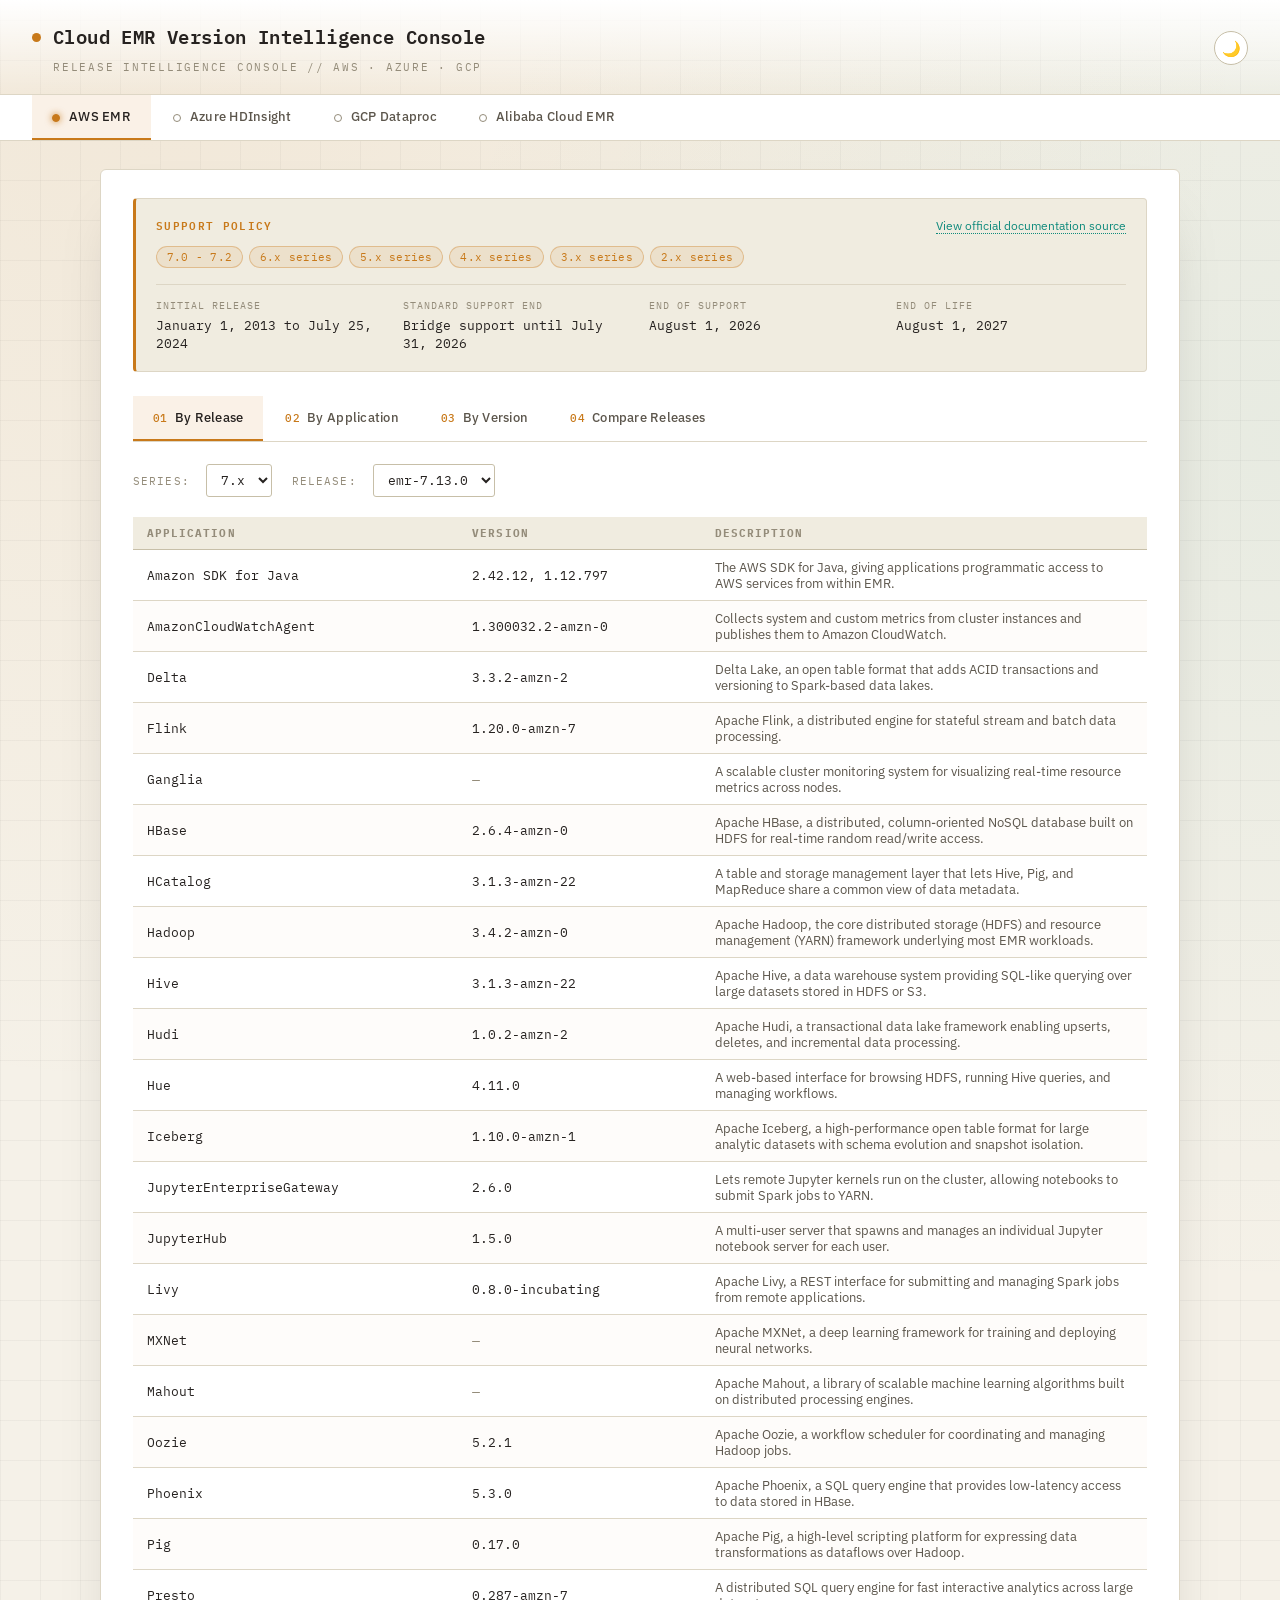
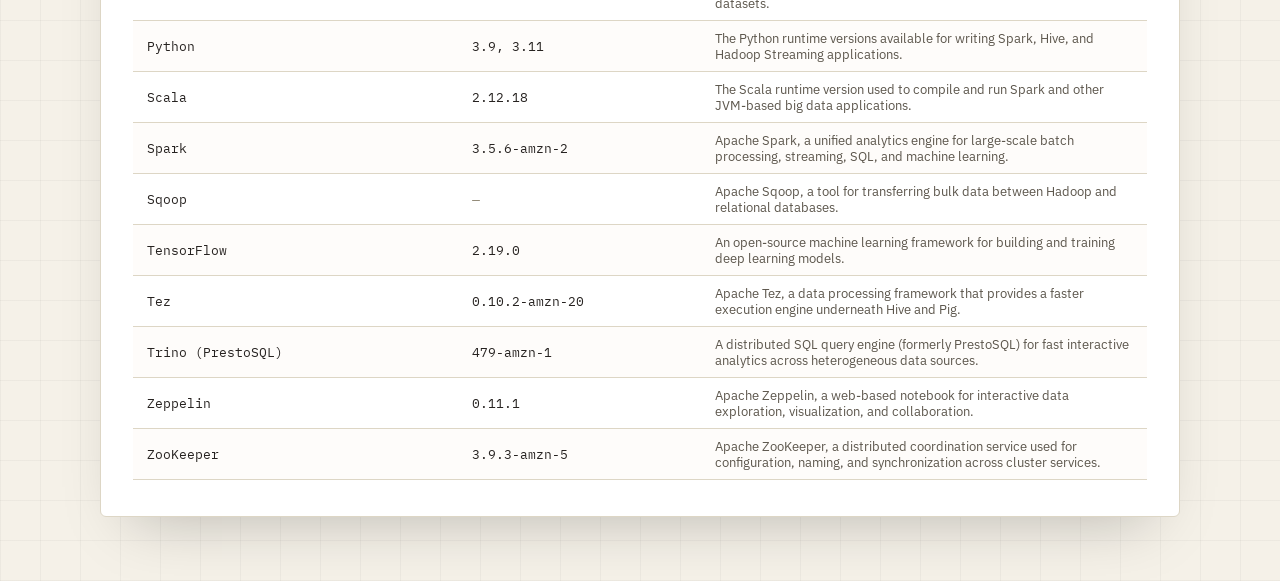
==== index-old.html @ daf5aa47 "update" ====
<!DOCTYPE html>
<html lang="en">
<head>
  <meta charset="UTF-8" />
  <meta name="viewport" content="width=device-width, initial-scale=1" />
  <title>Cloud EMR Version Intelligence Console</title>
  <script>
    (function () {
      var saved = localStorage.getItem('cloud-emr-theme');
      if (saved === 'dark') {
        document.documentElement.setAttribute('data-theme', 'dark');
      }
    })();
  </script>
  <link rel="stylesheet" href="style.css" />
</head>
<body>
  <header class="app-header">
    <div class="header-titles">
      <h1>Cloud EMR Version Intelligence Console</h1>
    </div>
    <button id="theme-toggle" class="theme-toggle" type="button" aria-label="Toggle day and night theme"></button>
  </header>
  <nav id="provider-tab-bar" class="provider-tab-bar"></nav>
  <main id="provider-panel" class="provider-panel"></main>

  <script src="data/aws-emr-data.js"></script>
  <script src="data/azure-hdinsight-data.js"></script>
  <script src="data/gcp-dataproc-data.js"></script>
  <script src="data/aliyun-emr-data.js"></script>
  <script src="dom-utils.js"></script>
  <script src="aws-emr-queries.js"></script>
  <script src="aws-emr-view.js"></script>
  <script src="azure-hdinsight-queries.js"></script>
  <script src="azure-hdinsight-view.js"></script>
  <script src="gcp-dataproc-queries.js"></script>
  <script src="gcp-dataproc-view.js"></script>
  <script src="aliyun-emr-queries.js"></script>
  <script src="aliyun-emr-view.js"></script>
  <script src="app.js"></script>
  <script src="theme.js"></script>
</body>
</html>
---- style.css ----
@import url('https://fonts.googleapis.com/css2?family=IBM+Plex+Mono:wght@400;500;600&family=IBM+Plex+Sans:wght@400;500;600;700&display=swap');

:root {
  --font-display: 'IBM Plex Mono', 'Cascadia Code', Consolas, monospace;
  --font-body: 'IBM Plex Sans', 'Segoe UI', system-ui, sans-serif;

  /* Day theme (default) */
  --bg: #f5f1e8;
  --bg-elevated: #ffffff;
  --bg-panel: #ffffff;
  --bg-panel-alt: #f0ece0;
  --border: #ddd6c5;
  --border-strong: #c7bfa8;

  --text-primary: #262220;
  --text-secondary: #5c564c;
  --text-muted: #948c7a;

  --accent: #c8791a;
  --accent-rgb: 200, 121, 26;
  --accent-strong: #a8630f;
  --accent-soft: rgba(200, 121, 26, 0.1);
  --accent-2: #0f8a7c;
  --accent-2-rgb: 15, 138, 124;
  --grid-line: rgba(0, 0, 0, 0.035);
}

[data-theme='dark'] {
  --bg: #0b0d10;
  --bg-elevated: #12151a;
  --bg-panel: #15181e;
  --bg-panel-alt: #1a1e25;
  --border: #262b33;
  --border-strong: #3a4048;

  --text-primary: #e8ecf1;
  --text-secondary: #8b95a3;
  --text-muted: #565f6c;

  --accent: #ffb020;
  --accent-rgb: 255, 176, 32;
  --accent-strong: #ffc85c;
  --accent-soft: rgba(255, 176, 32, 0.12);
  --accent-2: #4fd1c5;
  --accent-2-rgb: 79, 209, 197;
  --grid-line: rgba(255, 255, 255, 0.025);
}

* {
  box-sizing: border-box;
}

body {
  margin: 0;
  font-family: var(--font-body);
  color: var(--text-primary);
  background-color: var(--bg);
  background-image:
    radial-gradient(circle at 12% 0%, rgba(var(--accent-rgb), 0.08), transparent 45%),
    radial-gradient(circle at 100% 20%, rgba(var(--accent-2-rgb), 0.06), transparent 40%),
    repeating-linear-gradient(0deg, var(--grid-line) 0px, var(--grid-line) 1px, transparent 1px, transparent 40px),
    repeating-linear-gradient(90deg, var(--grid-line) 0px, var(--grid-line) 1px, transparent 1px, transparent 40px);
  min-height: 100vh;
  transition: background-color 0.25s ease, color 0.25s ease;
}

/* ---------- Header ---------- */

.app-header {
  display: flex;
  align-items: center;
  justify-content: space-between;
  gap: 16px;
  padding: 22px 32px 20px;
  background: linear-gradient(180deg, var(--bg-elevated), rgba(0, 0, 0, 0));
  border-bottom: 1px solid var(--border);
  transition: background-color 0.25s ease, border-color 0.25s ease;
}

.header-titles h1 {
  margin: 0;
  font-family: var(--font-display);
  font-size: 19px;
  font-weight: 600;
  letter-spacing: 0.02em;
  display: flex;
  align-items: center;
  gap: 12px;
}

.header-titles h1::before {
  content: '';
  display: inline-block;
  width: 9px;
  height: 9px;
  border-radius: 50%;
  background: var(--accent);
  box-shadow: 0 0 0 0 rgba(var(--accent-rgb), 0.55);
  animation: pulseDot 2.4s ease-in-out infinite;
  flex-shrink: 0;
}

.header-titles::after {
  content: 'RELEASE INTELLIGENCE CONSOLE  //  AWS \00b7  AZURE \00b7  GCP';
  display: block;
  margin: 8px 0 0 21px;
  font-family: var(--font-display);
  font-size: 11px;
  letter-spacing: 0.16em;
  color: var(--text-muted);
}

.theme-toggle {
  flex-shrink: 0;
  width: 34px;
  height: 34px;
  border-radius: 50%;
  border: 1px solid var(--border-strong);
  background: var(--bg-elevated);
  color: var(--text-primary);
  cursor: pointer;
  display: inline-flex;
  align-items: center;
  justify-content: center;
  font-size: 15px;
  line-height: 1;
  transition: border-color 0.15s ease, transform 0.2s ease, background-color 0.15s ease;
}

.theme-toggle:hover {
  border-color: var(--accent);
  transform: rotate(14deg);
}

.theme-toggle::before {
  content: '\1F319';
}

[data-theme='dark'] .theme-toggle::before {
  content: '\2600\FE0F';
}

/* ---------- Tab bars ---------- */

.provider-tab-bar {
  display: flex;
  gap: 2px;
  padding: 0 32px;
  background: var(--bg-elevated);
  border-bottom: 1px solid var(--border);
  transition: background-color 0.25s ease, border-color 0.25s ease;
}

.sub-tab-bar {
  display: flex;
  gap: 2px;
  border-bottom: 1px solid var(--border);
  counter-reset: tabnum;
}

.provider-tab-btn,
.sub-tab-btn {
  position: relative;
  padding: 13px 20px;
  border: none;
  background: transparent;
  cursor: pointer;
  font-family: var(--font-body);
  font-size: 13px;
  font-weight: 500;
  letter-spacing: 0.02em;
  color: var(--text-secondary);
  border-bottom: 2px solid transparent;
  transition: color 0.15s ease, background-color 0.15s ease, border-color 0.15s ease;
}

.provider-tab-btn::before {
  content: '';
  display: inline-block;
  width: 6px;
  height: 6px;
  margin-right: 9px;
  border-radius: 50%;
  border: 1px solid var(--text-muted);
  vertical-align: middle;
}

.sub-tab-btn::before {
  counter-increment: tabnum;
  content: counter(tabnum, decimal-leading-zero) '  ';
  color: var(--accent);
  font-family: var(--font-display);
  font-size: 11px;
}

.provider-tab-btn:hover,
.sub-tab-btn:hover {
  color: var(--text-primary);
  background: rgba(var(--accent-rgb), 0.06);
}

.provider-tab-btn.active,
.sub-tab-btn.active {
  color: var(--text-primary);
  border-bottom-color: var(--accent);
  background: var(--accent-soft);
}

.provider-tab-btn.active::before {
  background: var(--accent);
  border-color: var(--accent);
  box-shadow: 0 0 6px 1px rgba(var(--accent-rgb), 0.6);
}

.provider-tab-btn.disabled {
  color: var(--text-muted);
  cursor: not-allowed;
}

.provider-tab-btn.disabled::after {
  content: 'SOON';
  margin-left: 10px;
  padding: 1px 6px;
  font-family: var(--font-display);
  font-size: 9px;
  letter-spacing: 0.1em;
  color: var(--text-muted);
  border: 1px dashed var(--border-strong);
  border-radius: 3px;
}

.provider-tab-btn.disabled:hover {
  color: var(--text-muted);
  background: transparent;
}

/* ---------- Main panel ---------- */

.provider-panel {
  max-width: 1080px;
  margin: 28px auto 64px;
  padding: 28px 32px 36px;
  background: var(--bg-panel);
  border: 1px solid var(--border);
  border-radius: 6px;
  box-shadow: 0 30px 60px -30px rgba(0, 0, 0, 0.25);
  transition: background-color 0.25s ease, border-color 0.25s ease;
}

[data-theme='dark'] .provider-panel {
  box-shadow: 0 30px 60px -30px rgba(0, 0, 0, 0.6);
}

.coming-soon {
  display: block;
  max-width: 360px;
  margin: 56px auto;
  padding: 36px 24px;
  text-align: center;
  border: 1px dashed var(--border-strong);
  border-radius: 4px;
  color: var(--text-muted);
  font-family: var(--font-display);
  font-size: 11px;
  letter-spacing: 0.14em;
  text-transform: uppercase;
}

.coming-soon::before {
  content: '\23f3';
  display: block;
  font-size: 26px;
  margin-bottom: 14px;
  filter: grayscale(1) opacity(0.6);
}

.support-banner {
  position: relative;
  background: var(--bg-panel-alt);
  border: 1px solid var(--border);
  border-left: 3px solid var(--accent);
  border-radius: 4px;
  padding: 16px 20px 18px;
  margin-bottom: 24px;
  animation: fadeSlideIn 0.4s ease both;
}

.support-banner-head {
  display: flex;
  align-items: baseline;
  justify-content: space-between;
  flex-wrap: wrap;
  gap: 8px;
  margin-bottom: 12px;
}

.support-banner-title {
  font-family: var(--font-display);
  font-size: 11px;
  font-weight: 600;
  letter-spacing: 0.12em;
  text-transform: uppercase;
  color: var(--accent);
}

.support-banner-link {
  font-size: 12px;
  color: var(--accent-2);
  text-decoration: none;
  border-bottom: 1px dotted var(--accent-2);
  white-space: nowrap;
}

.support-banner-link:hover {
  color: var(--text-primary);
  border-bottom-color: var(--text-primary);
}

.policy-badges {
  display: flex;
  flex-wrap: wrap;
  gap: 6px;
  margin-bottom: 16px;
}

.policy-badge {
  padding: 3px 10px;
  font-family: var(--font-display);
  font-size: 11px;
  letter-spacing: 0.02em;
  color: var(--accent);
  background: var(--accent-soft);
  border: 1px solid rgba(var(--accent-rgb), 0.35);
  border-radius: 999px;
  white-space: nowrap;
}

.policy-stats {
  display: grid;
  grid-template-columns: repeat(auto-fit, minmax(150px, 1fr));
  gap: 16px;
  padding-top: 14px;
  border-top: 1px solid var(--border);
}

.policy-stat-label {
  font-family: var(--font-display);
  font-size: 10px;
  letter-spacing: 0.1em;
  text-transform: uppercase;
  color: var(--text-muted);
  margin-bottom: 5px;
}

.policy-stat-value {
  font-family: var(--font-display);
  font-size: 13px;
  color: var(--text-primary);
  line-height: 1.4;
}

.sub-tab-panel {
  padding-top: 22px;
}

/* ---------- Query controls ---------- */

.query-panel {
  animation: fadeSlideIn 0.35s ease both;
}

.filters {
  display: flex;
  flex-wrap: wrap;
  align-items: center;
  gap: 20px;
  margin-bottom: 20px;
}

.query-panel .field {
  margin-bottom: 0;
}

.query-panel label {
  font-family: var(--font-display);
  font-size: 11px;
  letter-spacing: 0.1em;
  text-transform: uppercase;
  color: var(--text-muted);
}

.query-panel select {
  margin-left: 8px;
  padding: 6px 10px;
  font-family: var(--font-display);
  font-size: 13px;
  color: var(--text-primary);
  background: var(--bg-elevated);
  border: 1px solid var(--border-strong);
  border-radius: 3px;
  outline: none;
  transition: border-color 0.15s ease, box-shadow 0.15s ease;
}

.query-panel select:hover {
  border-color: var(--accent);
}

.query-panel select:focus {
  border-color: var(--accent);
  box-shadow: 0 0 0 3px var(--accent-soft);
}

.result {
  animation: fadeSlideIn 0.3s ease both;
}

/* ---------- Table ---------- */

.data-table {
  border-collapse: collapse;
  width: 100%;
  font-size: 13px;
  margin-top: 14px;
}

.data-table th,
.data-table td {
  padding: 9px 14px;
  text-align: left;
  border-bottom: 1px solid var(--border);
}

.data-table thead th {
  font-family: var(--font-display);
  font-size: 10.5px;
  letter-spacing: 0.1em;
  text-transform: uppercase;
  color: var(--text-muted);
  background: var(--bg-panel-alt);
  border-bottom: 1px solid var(--border-strong);
}

.data-table td {
  font-family: var(--font-display);
  color: var(--text-primary);
}

.data-table tbody tr:nth-child(even) {
  background: rgba(var(--accent-rgb), 0.02);
}

.release-table th:last-child,
.release-table td:last-child {
  width: 44%;
}

.release-table td:last-child {
  font-family: var(--font-body);
  font-size: 12.5px;
  color: var(--text-secondary);
}

.data-table tbody tr {
  animation: rowIn 0.3s ease both;
  transition: background-color 0.12s ease, box-shadow 0.12s ease;
}

.data-table tbody tr:hover {
  background: var(--accent-soft);
  box-shadow: inset 3px 0 0 var(--accent);
}

.data-table tbody tr:nth-child(1) { animation-delay: 0ms; }
.data-table tbody tr:nth-child(2) { animation-delay: 20ms; }
.data-table tbody tr:nth-child(3) { animation-delay: 40ms; }
.data-table tbody tr:nth-child(4) { animation-delay: 60ms; }
.data-table tbody tr:nth-child(5) { animation-delay: 80ms; }
.data-table tbody tr:nth-child(6) { animation-delay: 100ms; }
.data-table tbody tr:nth-child(7) { animation-delay: 120ms; }
.data-table tbody tr:nth-child(8) { animation-delay: 140ms; }
.data-table tbody tr:nth-child(9) { animation-delay: 160ms; }
.data-table tbody tr:nth-child(10) { animation-delay: 180ms; }
.data-table tbody tr:nth-child(11) { animation-delay: 200ms; }
.data-table tbody tr:nth-child(12) { animation-delay: 220ms; }

.cell-empty {
  color: var(--text-muted);
  font-style: italic;
}

/* ---------- Buttons ---------- */

/* ---------- Compare mode ---------- */

.compare-checkboxes {
  display: grid;
  grid-template-columns: repeat(auto-fill, minmax(150px, 1fr));
  gap: 8px;
  max-height: 220px;
  overflow-y: auto;
  border: 1px solid var(--border);
  background: var(--bg-elevated);
  padding: 14px;
  border-radius: 4px;
  margin-bottom: 16px;
}

.compare-checkboxes::-webkit-scrollbar {
  width: 8px;
}

.compare-checkboxes::-webkit-scrollbar-thumb {
  background: var(--border-strong);
  border-radius: 4px;
}

.compare-item {
  display: flex;
  align-items: center;
  gap: 8px;
  font-family: var(--font-display);
  font-size: 12px;
  color: var(--text-secondary);
}

.compare-item input[type="checkbox"] {
  width: 15px;
  height: 15px;
  accent-color: var(--accent);
  cursor: pointer;
}

.compare-item:has(input:disabled) {
  color: var(--text-muted);
  opacity: 0.5;
}

.compare-item input[type="checkbox"]:disabled {
  cursor: not-allowed;
}

.empty-msg,
.hint {
  color: var(--text-muted);
  font-size: 12.5px;
  letter-spacing: 0.02em;
}

.hint {
  font-family: var(--font-display);
  text-transform: uppercase;
  font-size: 11px;
  letter-spacing: 0.08em;
}

/* ---------- Motion ---------- */

@keyframes fadeSlideIn {
  from { opacity: 0; transform: translateY(8px); }
  to { opacity: 1; transform: translateY(0); }
}

@keyframes rowIn {
  from { opacity: 0; transform: translateY(4px); }
  to { opacity: 1; transform: translateY(0); }
}

@keyframes pulseDot {
  0%, 100% { box-shadow: 0 0 0 0 rgba(var(--accent-rgb), 0.55); }
  50% { box-shadow: 0 0 0 6px rgba(var(--accent-rgb), 0); }
}
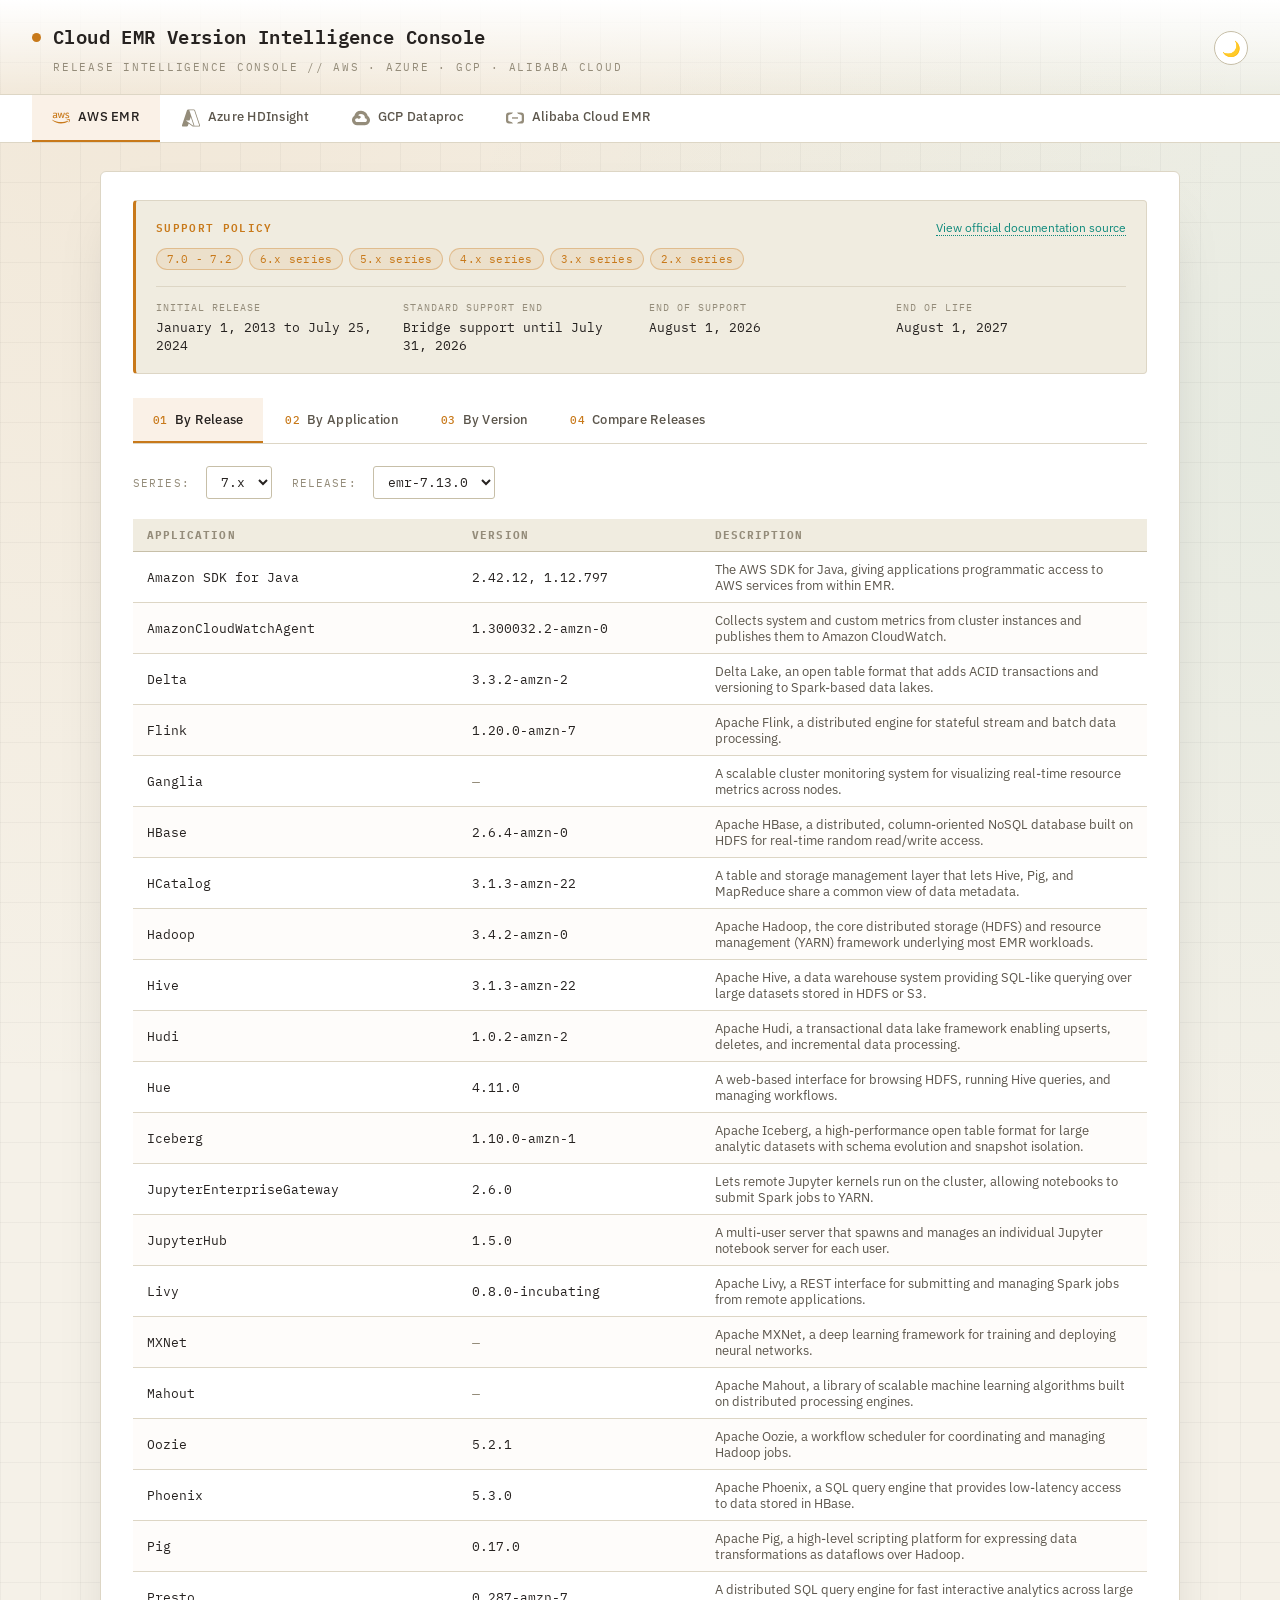
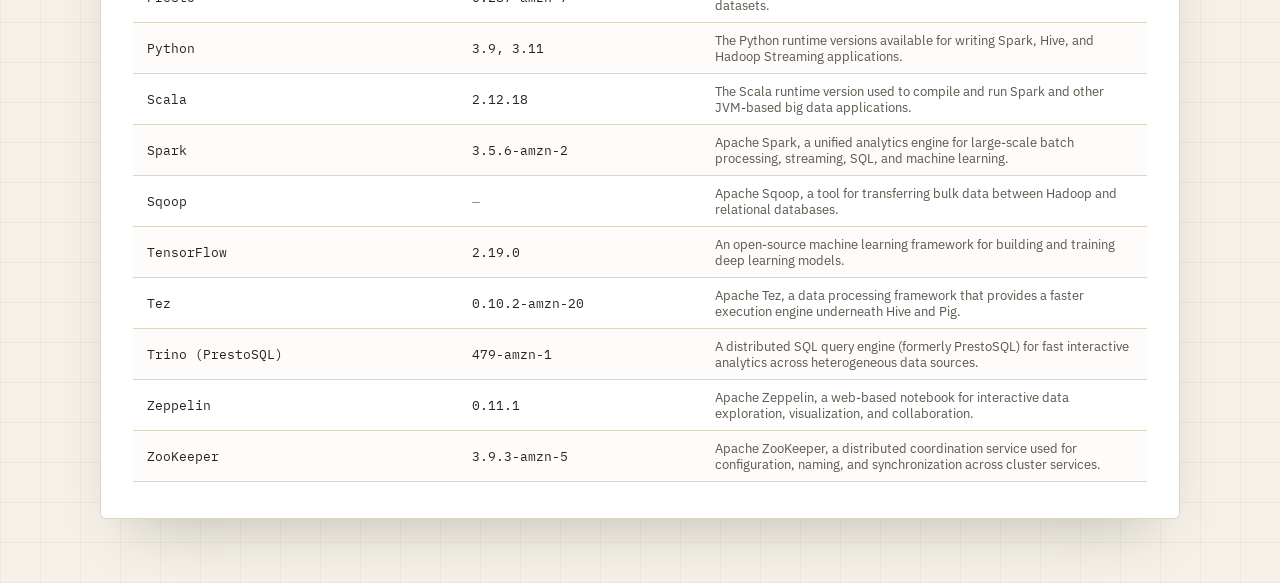
==== commit b11435e7: "update" ====
--- a/index-old.html
+++ b/index-old.html
@@ -12,7 +12,599 @@
       }
     })();
   </script>
-  <link rel="stylesheet" href="style.css" />
+  <style>
+@import url('https://fonts.googleapis.com/css2?family=IBM+Plex+Mono:wght@400;500;600&family=IBM+Plex+Sans:wght@400;500;600;700&display=swap');
+
+:root {
+  --font-display: 'IBM Plex Mono', 'Cascadia Code', Consolas, monospace;
+  --font-body: 'IBM Plex Sans', 'Segoe UI', system-ui, sans-serif;
+
+  /* Day theme (default) */
+  --bg: #f5f1e8;
+  --bg-elevated: #ffffff;
+  --bg-panel: #ffffff;
+  --bg-panel-alt: #f0ece0;
+  --border: #ddd6c5;
+  --border-strong: #c7bfa8;
+
+  --text-primary: #262220;
+  --text-secondary: #5c564c;
+  --text-muted: #948c7a;
+
+  --accent: #c8791a;
+  --accent-rgb: 200, 121, 26;
+  --accent-strong: #a8630f;
+  --accent-soft: rgba(200, 121, 26, 0.1);
+  --accent-2: #0f8a7c;
+  --accent-2-rgb: 15, 138, 124;
+  --grid-line: rgba(0, 0, 0, 0.035);
+}
+
+[data-theme='dark'] {
+  --bg: #0b0d10;
+  --bg-elevated: #12151a;
+  --bg-panel: #15181e;
+  --bg-panel-alt: #1a1e25;
+  --border: #262b33;
+  --border-strong: #3a4048;
+
+  --text-primary: #e8ecf1;
+  --text-secondary: #8b95a3;
+  --text-muted: #565f6c;
+
+  --accent: #ffb020;
+  --accent-rgb: 255, 176, 32;
+  --accent-strong: #ffc85c;
+  --accent-soft: rgba(255, 176, 32, 0.12);
+  --accent-2: #4fd1c5;
+  --accent-2-rgb: 79, 209, 197;
+  --grid-line: rgba(255, 255, 255, 0.025);
+}
+
+* {
+  box-sizing: border-box;
+}
+
+body {
+  margin: 0;
+  font-family: var(--font-body);
+  color: var(--text-primary);
+  background-color: var(--bg);
+  background-image:
+    radial-gradient(circle at 12% 0%, rgba(var(--accent-rgb), 0.08), transparent 45%),
+    radial-gradient(circle at 100% 20%, rgba(var(--accent-2-rgb), 0.06), transparent 40%),
+    repeating-linear-gradient(0deg, var(--grid-line) 0px, var(--grid-line) 1px, transparent 1px, transparent 40px),
+    repeating-linear-gradient(90deg, var(--grid-line) 0px, var(--grid-line) 1px, transparent 1px, transparent 40px);
+  min-height: 100vh;
+  transition: background-color 0.25s ease, color 0.25s ease;
+}
+
+/* ---------- Header ---------- */
+
+.app-header {
+  display: flex;
+  align-items: center;
+  justify-content: space-between;
+  gap: 16px;
+  padding: 22px 32px 20px;
+  background: linear-gradient(180deg, var(--bg-elevated), rgba(0, 0, 0, 0));
+  border-bottom: 1px solid var(--border);
+  transition: background-color 0.25s ease, border-color 0.25s ease;
+}
+
+.header-titles h1 {
+  margin: 0;
+  font-family: var(--font-display);
+  font-size: 19px;
+  font-weight: 600;
+  letter-spacing: 0.02em;
+  display: flex;
+  align-items: center;
+  gap: 12px;
+}
+
+.header-titles h1::before {
+  content: '';
+  display: inline-block;
+  width: 9px;
+  height: 9px;
+  border-radius: 50%;
+  background: var(--accent);
+  box-shadow: 0 0 0 0 rgba(var(--accent-rgb), 0.55);
+  animation: pulseDot 2.4s ease-in-out infinite;
+  flex-shrink: 0;
+}
+
+.header-titles::after {
+  content: 'RELEASE INTELLIGENCE CONSOLE  //  AWS \00b7  AZURE \00b7  GCP \00b7  ALIBABA CLOUD';
+  display: block;
+  margin: 8px 0 0 21px;
+  font-family: var(--font-display);
+  font-size: 11px;
+  letter-spacing: 0.16em;
+  color: var(--text-muted);
+}
+
+.theme-toggle {
+  flex-shrink: 0;
+  width: 34px;
+  height: 34px;
+  border-radius: 50%;
+  border: 1px solid var(--border-strong);
+  background: var(--bg-elevated);
+  color: var(--text-primary);
+  cursor: pointer;
+  display: inline-flex;
+  align-items: center;
+  justify-content: center;
+  font-size: 15px;
+  line-height: 1;
+  transition: border-color 0.15s ease, transform 0.2s ease, background-color 0.15s ease;
+}
+
+.theme-toggle:hover {
+  border-color: var(--accent);
+  transform: rotate(14deg);
+}
+
+.theme-toggle::before {
+  content: '\1F319';
+}
+
+[data-theme='dark'] .theme-toggle::before {
+  content: '\2600\FE0F';
+}
+
+/* ---------- Tab bars ---------- */
+
+.provider-tab-bar {
+  display: flex;
+  gap: 2px;
+  padding: 0 32px;
+  background: var(--bg-elevated);
+  border-bottom: 1px solid var(--border);
+  transition: background-color 0.25s ease, border-color 0.25s ease;
+}
+
+.sub-tab-bar {
+  display: flex;
+  gap: 2px;
+  border-bottom: 1px solid var(--border);
+  counter-reset: tabnum;
+}
+
+.provider-tab-btn,
+.sub-tab-btn {
+  position: relative;
+  padding: 13px 20px;
+  border: none;
+  background: transparent;
+  cursor: pointer;
+  font-family: var(--font-body);
+  font-size: 13px;
+  font-weight: 500;
+  letter-spacing: 0.02em;
+  color: var(--text-secondary);
+  border-bottom: 2px solid transparent;
+  transition: color 0.15s ease, background-color 0.15s ease, border-color 0.15s ease;
+}
+
+.provider-tab-btn::before {
+  display: none;
+}
+
+.provider-tab-logo {
+  display: inline-flex;
+  align-items: center;
+  justify-content: center;
+  width: 18px;
+  height: 18px;
+  margin-right: 8px;
+  vertical-align: middle;
+  flex-shrink: 0;
+  color: var(--text-muted);
+  transition: color 0.15s ease;
+}
+
+.provider-tab-logo svg {
+  display: block;
+  width: 100%;
+  height: 100%;
+}
+
+.provider-tab-btn:hover .provider-tab-logo {
+  color: var(--text-primary);
+}
+
+.provider-tab-btn.active .provider-tab-logo {
+  color: var(--accent);
+}
+
+.sub-tab-btn::before {
+  counter-increment: tabnum;
+  content: counter(tabnum, decimal-leading-zero) '  ';
+  color: var(--accent);
+  font-family: var(--font-display);
+  font-size: 11px;
+}
+
+.provider-tab-btn:hover,
+.sub-tab-btn:hover {
+  color: var(--text-primary);
+  background: rgba(var(--accent-rgb), 0.06);
+}
+
+.provider-tab-btn.active,
+.sub-tab-btn.active {
+  color: var(--text-primary);
+  border-bottom-color: var(--accent);
+  background: var(--accent-soft);
+}
+
+.provider-tab-btn.active::before {
+  display: none;
+}
+
+.provider-tab-btn.disabled {
+  color: var(--text-muted);
+  cursor: not-allowed;
+}
+
+.provider-tab-btn.disabled::after {
+  content: 'SOON';
+  margin-left: 10px;
+  padding: 1px 6px;
+  font-family: var(--font-display);
+  font-size: 9px;
+  letter-spacing: 0.1em;
+  color: var(--text-muted);
+  border: 1px dashed var(--border-strong);
+  border-radius: 3px;
+}
+
+.provider-tab-btn.disabled:hover {
+  color: var(--text-muted);
+  background: transparent;
+}
+
+/* ---------- Main panel ---------- */
+
+.provider-panel {
+  max-width: 1080px;
+  margin: 28px auto 64px;
+  padding: 28px 32px 36px;
+  background: var(--bg-panel);
+  border: 1px solid var(--border);
+  border-radius: 6px;
+  box-shadow: 0 30px 60px -30px rgba(0, 0, 0, 0.25);
+  transition: background-color 0.25s ease, border-color 0.25s ease;
+}
+
+[data-theme='dark'] .provider-panel {
+  box-shadow: 0 30px 60px -30px rgba(0, 0, 0, 0.6);
+}
+
+.coming-soon {
+  display: block;
+  max-width: 360px;
+  margin: 56px auto;
+  padding: 36px 24px;
+  text-align: center;
+  border: 1px dashed var(--border-strong);
+  border-radius: 4px;
+  color: var(--text-muted);
+  font-family: var(--font-display);
+  font-size: 11px;
+  letter-spacing: 0.14em;
+  text-transform: uppercase;
+}
+
+.coming-soon::before {
+  content: '\23f3';
+  display: block;
+  font-size: 26px;
+  margin-bottom: 14px;
+  filter: grayscale(1) opacity(0.6);
+}
+
+.support-banner {
+  position: relative;
+  background: var(--bg-panel-alt);
+  border: 1px solid var(--border);
+  border-left: 3px solid var(--accent);
+  border-radius: 4px;
+  padding: 16px 20px 18px;
+  margin-bottom: 24px;
+  animation: fadeSlideIn 0.4s ease both;
+}
+
+.support-banner-head {
+  display: flex;
+  align-items: baseline;
+  justify-content: space-between;
+  flex-wrap: wrap;
+  gap: 8px;
+  margin-bottom: 12px;
+}
+
+.support-banner-title {
+  font-family: var(--font-display);
+  font-size: 11px;
+  font-weight: 600;
+  letter-spacing: 0.12em;
+  text-transform: uppercase;
+  color: var(--accent);
+}
+
+.support-banner-link {
+  font-size: 12px;
+  color: var(--accent-2);
+  text-decoration: none;
+  border-bottom: 1px dotted var(--accent-2);
+  white-space: nowrap;
+}
+
+.support-banner-link:hover {
+  color: var(--text-primary);
+  border-bottom-color: var(--text-primary);
+}
+
+.policy-badges {
+  display: flex;
+  flex-wrap: wrap;
+  gap: 6px;
+  margin-bottom: 16px;
+}
+
+.policy-badge {
+  padding: 3px 10px;
+  font-family: var(--font-display);
+  font-size: 11px;
+  letter-spacing: 0.02em;
+  color: var(--accent);
+  background: var(--accent-soft);
+  border: 1px solid rgba(var(--accent-rgb), 0.35);
+  border-radius: 999px;
+  white-space: nowrap;
+}
+
+.policy-stats {
+  display: grid;
+  grid-template-columns: repeat(auto-fit, minmax(150px, 1fr));
+  gap: 16px;
+  padding-top: 14px;
+  border-top: 1px solid var(--border);
+}
+
+.policy-stat-label {
+  font-family: var(--font-display);
+  font-size: 10px;
+  letter-spacing: 0.1em;
+  text-transform: uppercase;
+  color: var(--text-muted);
+  margin-bottom: 5px;
+}
+
+.policy-stat-value {
+  font-family: var(--font-display);
+  font-size: 13px;
+  color: var(--text-primary);
+  line-height: 1.4;
+}
+
+.sub-tab-panel {
+  padding-top: 22px;
+}
+
+/* ---------- Query controls ---------- */
+
+.query-panel {
+  animation: fadeSlideIn 0.35s ease both;
+}
+
+.filters {
+  display: flex;
+  flex-wrap: wrap;
+  align-items: center;
+  gap: 20px;
+  margin-bottom: 20px;
+}
+
+.query-panel .field {
+  margin-bottom: 0;
+}
+
+.query-panel label {
+  font-family: var(--font-display);
+  font-size: 11px;
+  letter-spacing: 0.1em;
+  text-transform: uppercase;
+  color: var(--text-muted);
+}
+
+.query-panel select {
+  margin-left: 8px;
+  padding: 6px 10px;
+  font-family: var(--font-display);
+  font-size: 13px;
+  color: var(--text-primary);
+  background: var(--bg-elevated);
+  border: 1px solid var(--border-strong);
+  border-radius: 3px;
+  outline: none;
+  transition: border-color 0.15s ease, box-shadow 0.15s ease;
+}
+
+.query-panel select:hover {
+  border-color: var(--accent);
+}
+
+.query-panel select:focus {
+  border-color: var(--accent);
+  box-shadow: 0 0 0 3px var(--accent-soft);
+}
+
+.result {
+  animation: fadeSlideIn 0.3s ease both;
+}
+
+/* ---------- Table ---------- */
+
+.data-table {
+  border-collapse: collapse;
+  width: 100%;
+  font-size: 13px;
+  margin-top: 14px;
+}
+
+.data-table th,
+.data-table td {
+  padding: 9px 14px;
+  text-align: left;
+  border-bottom: 1px solid var(--border);
+}
+
+.data-table thead th {
+  font-family: var(--font-display);
+  font-size: 10.5px;
+  letter-spacing: 0.1em;
+  text-transform: uppercase;
+  color: var(--text-muted);
+  background: var(--bg-panel-alt);
+  border-bottom: 1px solid var(--border-strong);
+}
+
+.data-table td {
+  font-family: var(--font-display);
+  color: var(--text-primary);
+}
+
+.data-table tbody tr:nth-child(even) {
+  background: rgba(var(--accent-rgb), 0.02);
+}
+
+.release-table th:last-child,
+.release-table td:last-child {
+  width: 44%;
+}
+
+.release-table td:last-child {
+  font-family: var(--font-body);
+  font-size: 12.5px;
+  color: var(--text-secondary);
+}
+
+.data-table tbody tr {
+  animation: rowIn 0.3s ease both;
+  transition: background-color 0.12s ease, box-shadow 0.12s ease;
+}
+
+.data-table tbody tr:hover {
+  background: var(--accent-soft);
+  box-shadow: inset 3px 0 0 var(--accent);
+}
+
+.data-table tbody tr:nth-child(1) { animation-delay: 0ms; }
+.data-table tbody tr:nth-child(2) { animation-delay: 20ms; }
+.data-table tbody tr:nth-child(3) { animation-delay: 40ms; }
+.data-table tbody tr:nth-child(4) { animation-delay: 60ms; }
+.data-table tbody tr:nth-child(5) { animation-delay: 80ms; }
+.data-table tbody tr:nth-child(6) { animation-delay: 100ms; }
+.data-table tbody tr:nth-child(7) { animation-delay: 120ms; }
+.data-table tbody tr:nth-child(8) { animation-delay: 140ms; }
+.data-table tbody tr:nth-child(9) { animation-delay: 160ms; }
+.data-table tbody tr:nth-child(10) { animation-delay: 180ms; }
+.data-table tbody tr:nth-child(11) { animation-delay: 200ms; }
+.data-table tbody tr:nth-child(12) { animation-delay: 220ms; }
+
+.cell-empty {
+  color: var(--text-muted);
+  font-style: italic;
+}
+
+/* ---------- Buttons ---------- */
+
+/* ---------- Compare mode ---------- */
+
+.compare-checkboxes {
+  display: grid;
+  grid-template-columns: repeat(auto-fill, minmax(150px, 1fr));
+  gap: 8px;
+  max-height: 220px;
+  overflow-y: auto;
+  border: 1px solid var(--border);
+  background: var(--bg-elevated);
+  padding: 14px;
+  border-radius: 4px;
+  margin-bottom: 16px;
+}
+
+.compare-checkboxes::-webkit-scrollbar {
+  width: 8px;
+}
+
+.compare-checkboxes::-webkit-scrollbar-thumb {
+  background: var(--border-strong);
+  border-radius: 4px;
+}
+
+.compare-item {
+  display: flex;
+  align-items: center;
+  gap: 8px;
+  font-family: var(--font-display);
+  font-size: 12px;
+  color: var(--text-secondary);
+}
+
+.compare-item input[type="checkbox"] {
+  width: 15px;
+  height: 15px;
+  accent-color: var(--accent);
+  cursor: pointer;
+}
+
+.compare-item:has(input:disabled) {
+  color: var(--text-muted);
+  opacity: 0.5;
+}
+
+.compare-item input[type="checkbox"]:disabled {
+  cursor: not-allowed;
+}
+
+.empty-msg,
+.hint {
+  color: var(--text-muted);
+  font-size: 12.5px;
+  letter-spacing: 0.02em;
+}
+
+.hint {
+  font-family: var(--font-display);
+  text-transform: uppercase;
+  font-size: 11px;
+  letter-spacing: 0.08em;
+}
+
+/* ---------- Motion ---------- */
+
+@keyframes fadeSlideIn {
+  from { opacity: 0; transform: translateY(8px); }
+  to { opacity: 1; transform: translateY(0); }
+}
+
+@keyframes rowIn {
+  from { opacity: 0; transform: translateY(4px); }
+  to { opacity: 1; transform: translateY(0); }
+}
+
+@keyframes pulseDot {
+  0%, 100% { box-shadow: 0 0 0 0 rgba(var(--accent-rgb), 0.55); }
+  50% { box-shadow: 0 0 0 6px rgba(var(--accent-rgb), 0); }
+}
+
+  </style>
 </head>
 <body>
   <header class="app-header">
@@ -24,20 +616,8442 @@
   <nav id="provider-tab-bar" class="provider-tab-bar"></nav>
   <main id="provider-panel" class="provider-panel"></main>
 
-  <script src="data/aws-emr-data.js"></script>
-  <script src="data/azure-hdinsight-data.js"></script>
-  <script src="data/gcp-dataproc-data.js"></script>
-  <script src="data/aliyun-emr-data.js"></script>
-  <script src="dom-utils.js"></script>
-  <script src="aws-emr-queries.js"></script>
-  <script src="aws-emr-view.js"></script>
-  <script src="azure-hdinsight-queries.js"></script>
-  <script src="azure-hdinsight-view.js"></script>
-  <script src="gcp-dataproc-queries.js"></script>
-  <script src="gcp-dataproc-view.js"></script>
-  <script src="aliyun-emr-queries.js"></script>
-  <script src="aliyun-emr-view.js"></script>
-  <script src="app.js"></script>
-  <script src="theme.js"></script>
+  <script>
+// 本文件由 scripts/build-data.js 自动生成，请勿手动编辑。
+// 数据源: aws-emr-application-version-info.json
+window.CLOUD_DATA = window.CLOUD_DATA || {};
+window.CLOUD_DATA.aws = {
+  "standardSupportPolicy": {
+    "source": "https://docs.amazonaws.cn/en_us/emr/latest/ReleaseGuide/emr-standard-support.html",
+    "note": "该表格为2024年7月25日支持政策发布时的历史快照，仅包含一条汇总记录，未按单个release逐条列出日期；2024年7月25日之后的最新状态请参考各release自身的release notes。",
+    "announcedDate": "July 25, 2024",
+    "releases": [
+      "7.0 - 7.2",
+      "6.x series (all versions)",
+      "5.x series (all versions)",
+      "4.x series (all versions)",
+      "3.x series (all versions)",
+      "2.x series (all versions)"
+    ],
+    "initialReleaseDate": "January 1, 2013 to July 25, 2024",
+    "standardSupportEndDate": "Bridge support until July 31, 2026",
+    "endOfSupportStartDate": "August 1, 2026",
+    "endOfLifeStartDate": "August 1, 2027"
+  },
+  "applicationDescriptions": {
+    "Amazon SDK for Java": "The AWS SDK for Java, giving applications programmatic access to AWS services from within EMR.",
+    "AmazonCloudWatchAgent": "Collects system and custom metrics from cluster instances and publishes them to Amazon CloudWatch.",
+    "Delta": "Delta Lake, an open table format that adds ACID transactions and versioning to Spark-based data lakes.",
+    "Flink": "Apache Flink, a distributed engine for stateful stream and batch data processing.",
+    "Ganglia": "A scalable cluster monitoring system for visualizing real-time resource metrics across nodes.",
+    "HBase": "Apache HBase, a distributed, column-oriented NoSQL database built on HDFS for real-time random read/write access.",
+    "HCatalog": "A table and storage management layer that lets Hive, Pig, and MapReduce share a common view of data metadata.",
+    "Hadoop": "Apache Hadoop, the core distributed storage (HDFS) and resource management (YARN) framework underlying most EMR workloads.",
+    "Hive": "Apache Hive, a data warehouse system providing SQL-like querying over large datasets stored in HDFS or S3.",
+    "Hudi": "Apache Hudi, a transactional data lake framework enabling upserts, deletes, and incremental data processing.",
+    "Hue": "A web-based interface for browsing HDFS, running Hive queries, and managing workflows.",
+    "Iceberg": "Apache Iceberg, a high-performance open table format for large analytic datasets with schema evolution and snapshot isolation.",
+    "JupyterEnterpriseGateway": "Lets remote Jupyter kernels run on the cluster, allowing notebooks to submit Spark jobs to YARN.",
+    "JupyterHub": "A multi-user server that spawns and manages an individual Jupyter notebook server for each user.",
+    "Livy": "Apache Livy, a REST interface for submitting and managing Spark jobs from remote applications.",
+    "MXNet": "Apache MXNet, a deep learning framework for training and deploying neural networks.",
+    "Mahout": "Apache Mahout, a library of scalable machine learning algorithms built on distributed processing engines.",
+    "Oozie": "Apache Oozie, a workflow scheduler for coordinating and managing Hadoop jobs.",
+    "Oozie-Sandbox": "The sandboxed build of Apache Oozie bundled with early EMR 4.x releases.",
+    "Phoenix": "Apache Phoenix, a SQL query engine that provides low-latency access to data stored in HBase.",
+    "Pig": "Apache Pig, a high-level scripting platform for expressing data transformations as dataflows over Hadoop.",
+    "Presto": "A distributed SQL query engine for fast interactive analytics across large datasets.",
+    "Presto-Sandbox": "The sandboxed build of Presto bundled with early EMR 4.x releases.",
+    "Python": "The Python runtime versions available for writing Spark, Hive, and Hadoop Streaming applications.",
+    "Scala": "The Scala runtime version used to compile and run Spark and other JVM-based big data applications.",
+    "Spark": "Apache Spark, a unified analytics engine for large-scale batch processing, streaming, SQL, and machine learning.",
+    "Sqoop": "Apache Sqoop, a tool for transferring bulk data between Hadoop and relational databases.",
+    "Sqoop-Sandbox": "The sandboxed build of Apache Sqoop bundled with early EMR 4.x releases.",
+    "TensorFlow": "An open-source machine learning framework for building and training deep learning models.",
+    "Tez": "Apache Tez, a data processing framework that provides a faster execution engine underneath Hive and Pig.",
+    "Trino (PrestoSQL)": "A distributed SQL query engine (formerly PrestoSQL) for fast interactive analytics across heterogeneous data sources.",
+    "Zeppelin": "Apache Zeppelin, a web-based notebook for interactive data exploration, visualization, and collaboration.",
+    "Zeppelin-Sandbox": "The sandboxed build of Apache Zeppelin bundled with early EMR 4.x releases.",
+    "ZooKeeper": "Apache ZooKeeper, a distributed coordination service used for configuration, naming, and synchronization across cluster services.",
+    "ZooKeeper-Sandbox": "The sandboxed build of Apache ZooKeeper bundled with early EMR 4.x releases."
+  },
+  "4.x": {
+    "releases": [
+      "emr-4.9.6",
+      "emr-4.9.5",
+      "emr-4.9.4",
+      "emr-4.9.3",
+      "emr-4.9.2",
+      "emr-4.9.1",
+      "emr-4.8.5",
+      "emr-4.8.4",
+      "emr-4.8.3",
+      "emr-4.8.2",
+      "emr-4.8.1",
+      "emr-4.8.0",
+      "emr-4.7.4",
+      "emr-4.7.3",
+      "emr-4.7.2",
+      "emr-4.7.1",
+      "emr-4.7.0",
+      "emr-4.6.1",
+      "emr-4.6.0",
+      "emr-4.5.0",
+      "emr-4.4.0",
+      "emr-4.3.0",
+      "emr-4.2.0",
+      "emr-4.1.0",
+      "emr-4.0.0"
+    ],
+    "applications": {
+      "Amazon SDK for Java": {
+        "emr-4.9.6": "1.10.75",
+        "emr-4.9.5": "1.10.75",
+        "emr-4.9.4": "1.10.75",
+        "emr-4.9.3": "1.10.75",
+        "emr-4.9.2": "1.10.75",
+        "emr-4.9.1": "1.10.75",
+        "emr-4.8.5": "1.10.75",
+        "emr-4.8.4": "1.10.75",
+        "emr-4.8.3": "1.10.75",
+        "emr-4.8.2": "1.10.75",
+        "emr-4.8.1": "1.10.75",
+        "emr-4.8.0": "1.10.75",
+        "emr-4.7.4": "1.10.75",
+        "emr-4.7.3": "1.10.75",
+        "emr-4.7.2": "1.10.75",
+        "emr-4.7.1": "1.10.75",
+        "emr-4.7.0": "1.10.75",
+        "emr-4.6.1": "1.10.27",
+        "emr-4.6.0": "1.10.27",
+        "emr-4.5.0": "1.10.27",
+        "emr-4.4.0": "1.10.27",
+        "emr-4.3.0": "1.10.27",
+        "emr-4.2.0": "1.10.27",
+        "emr-4.1.0": "Not tracked",
+        "emr-4.0.0": "Not tracked"
+      },
+      "Python": {
+        "emr-4.9.6": "Not tracked",
+        "emr-4.9.5": "Not tracked",
+        "emr-4.9.4": "Not tracked",
+        "emr-4.9.3": "Not tracked",
+        "emr-4.9.2": "Not tracked",
+        "emr-4.9.1": "Not tracked",
+        "emr-4.8.5": "Not tracked",
+        "emr-4.8.4": "Not tracked",
+        "emr-4.8.3": "Not tracked",
+        "emr-4.8.2": "Not tracked",
+        "emr-4.8.1": "Not tracked",
+        "emr-4.8.0": "Not tracked",
+        "emr-4.7.4": "Not tracked",
+        "emr-4.7.3": "Not tracked",
+        "emr-4.7.2": "Not tracked",
+        "emr-4.7.1": "Not tracked",
+        "emr-4.7.0": "Not tracked",
+        "emr-4.6.1": "Not tracked",
+        "emr-4.6.0": "Not tracked",
+        "emr-4.5.0": "Not tracked",
+        "emr-4.4.0": "Not tracked",
+        "emr-4.3.0": "Not tracked",
+        "emr-4.2.0": "Not tracked",
+        "emr-4.1.0": "Not tracked",
+        "emr-4.0.0": "Not tracked"
+      },
+      "Scala": {
+        "emr-4.9.6": "Not tracked",
+        "emr-4.9.5": "Not tracked",
+        "emr-4.9.4": "Not tracked",
+        "emr-4.9.3": "Not tracked",
+        "emr-4.9.2": "Not tracked",
+        "emr-4.9.1": "Not tracked",
+        "emr-4.8.5": "Not tracked",
+        "emr-4.8.4": "Not tracked",
+        "emr-4.8.3": "Not tracked",
+        "emr-4.8.2": "Not tracked",
+        "emr-4.8.1": "Not tracked",
+        "emr-4.8.0": "Not tracked",
+        "emr-4.7.4": "Not tracked",
+        "emr-4.7.3": "Not tracked",
+        "emr-4.7.2": "Not tracked",
+        "emr-4.7.1": "Not tracked",
+        "emr-4.7.0": "Not tracked",
+        "emr-4.6.1": "Not tracked",
+        "emr-4.6.0": "Not tracked",
+        "emr-4.5.0": "Not tracked",
+        "emr-4.4.0": "Not tracked",
+        "emr-4.3.0": "Not tracked",
+        "emr-4.2.0": "Not tracked",
+        "emr-4.1.0": "Not tracked",
+        "emr-4.0.0": "Not tracked"
+      },
+      "AmazonCloudWatchAgent": {
+        "emr-4.9.6": null,
+        "emr-4.9.5": null,
+        "emr-4.9.4": null,
+        "emr-4.9.3": null,
+        "emr-4.9.2": null,
+        "emr-4.9.1": null,
+        "emr-4.8.5": null,
+        "emr-4.8.4": null,
+        "emr-4.8.3": null,
+        "emr-4.8.2": null,
+        "emr-4.8.1": null,
+        "emr-4.8.0": null,
+        "emr-4.7.4": null,
+        "emr-4.7.3": null,
+        "emr-4.7.2": null,
+        "emr-4.7.1": null,
+        "emr-4.7.0": null,
+        "emr-4.6.1": null,
+        "emr-4.6.0": null,
+        "emr-4.5.0": null,
+        "emr-4.4.0": null,
+        "emr-4.3.0": null,
+        "emr-4.2.0": null,
+        "emr-4.1.0": null,
+        "emr-4.0.0": null
+      },
+      "Delta": {
+        "emr-4.9.6": null,
+        "emr-4.9.5": null,
+        "emr-4.9.4": null,
+        "emr-4.9.3": null,
+        "emr-4.9.2": null,
+        "emr-4.9.1": null,
+        "emr-4.8.5": null,
+        "emr-4.8.4": null,
+        "emr-4.8.3": null,
+        "emr-4.8.2": null,
+        "emr-4.8.1": null,
+        "emr-4.8.0": null,
+        "emr-4.7.4": null,
+        "emr-4.7.3": null,
+        "emr-4.7.2": null,
+        "emr-4.7.1": null,
+        "emr-4.7.0": null,
+        "emr-4.6.1": null,
+        "emr-4.6.0": null,
+        "emr-4.5.0": null,
+        "emr-4.4.0": null,
+        "emr-4.3.0": null,
+        "emr-4.2.0": null,
+        "emr-4.1.0": null,
+        "emr-4.0.0": null
+      },
+      "Flink": {
+        "emr-4.9.6": null,
+        "emr-4.9.5": null,
+        "emr-4.9.4": null,
+        "emr-4.9.3": null,
+        "emr-4.9.2": null,
+        "emr-4.9.1": null,
+        "emr-4.8.5": null,
+        "emr-4.8.4": null,
+        "emr-4.8.3": null,
+        "emr-4.8.2": null,
+        "emr-4.8.1": null,
+        "emr-4.8.0": null,
+        "emr-4.7.4": null,
+        "emr-4.7.3": null,
+        "emr-4.7.2": null,
+        "emr-4.7.1": null,
+        "emr-4.7.0": null,
+        "emr-4.6.1": null,
+        "emr-4.6.0": null,
+        "emr-4.5.0": null,
+        "emr-4.4.0": null,
+        "emr-4.3.0": null,
+        "emr-4.2.0": null,
+        "emr-4.1.0": null,
+        "emr-4.0.0": null
+      },
+      "Ganglia": {
+        "emr-4.9.6": "3.7.2",
+        "emr-4.9.5": "3.7.2",
+        "emr-4.9.4": "3.7.2",
+        "emr-4.9.3": "3.7.2",
+        "emr-4.9.2": "3.7.2",
+        "emr-4.9.1": "3.7.2",
+        "emr-4.8.5": "3.7.2",
+        "emr-4.8.4": "3.7.2",
+        "emr-4.8.3": "3.7.2",
+        "emr-4.8.2": "3.7.2",
+        "emr-4.8.1": "3.7.2",
+        "emr-4.8.0": "3.7.2",
+        "emr-4.7.4": "3.7.2",
+        "emr-4.7.3": "3.7.2",
+        "emr-4.7.2": "3.7.2",
+        "emr-4.7.1": "3.7.2",
+        "emr-4.7.0": "3.7.2",
+        "emr-4.6.1": "3.7.2",
+        "emr-4.6.0": "3.7.2",
+        "emr-4.5.0": "3.7.2",
+        "emr-4.4.0": "3.7.2",
+        "emr-4.3.0": "3.7.2",
+        "emr-4.2.0": "3.6.0",
+        "emr-4.1.0": null,
+        "emr-4.0.0": null
+      },
+      "HBase": {
+        "emr-4.9.6": "1.2.2",
+        "emr-4.9.5": "1.2.2",
+        "emr-4.9.4": "1.2.2",
+        "emr-4.9.3": "1.2.2",
+        "emr-4.9.2": "1.2.2",
+        "emr-4.9.1": "1.2.2",
+        "emr-4.8.5": "1.2.2",
+        "emr-4.8.4": "1.2.2",
+        "emr-4.8.3": "1.2.2",
+        "emr-4.8.2": "1.2.2",
+        "emr-4.8.1": "1.2.2",
+        "emr-4.8.0": "1.2.2",
+        "emr-4.7.4": "1.2.1",
+        "emr-4.7.3": "1.2.1",
+        "emr-4.7.2": "1.2.1",
+        "emr-4.7.1": "1.2.1",
+        "emr-4.7.0": "1.2.1",
+        "emr-4.6.1": "1.2.0",
+        "emr-4.6.0": "1.2.0",
+        "emr-4.5.0": null,
+        "emr-4.4.0": null,
+        "emr-4.3.0": null,
+        "emr-4.2.0": null,
+        "emr-4.1.0": null,
+        "emr-4.0.0": null
+      },
+      "HCatalog": {
+        "emr-4.9.6": "1.0.0-amzn-9",
+        "emr-4.9.5": "1.0.0-amzn-9",
+        "emr-4.9.4": "1.0.0-amzn-9",
+        "emr-4.9.3": "1.0.0-amzn-9",
+        "emr-4.9.2": "1.0.0-amzn-9",
+        "emr-4.9.1": "1.0.0-amzn-9",
+        "emr-4.8.5": "1.0.0-amzn-8",
+        "emr-4.8.4": "1.0.0-amzn-8",
+        "emr-4.8.3": "1.0.0-amzn-8",
+        "emr-4.8.2": "1.0.0-amzn-7",
+        "emr-4.8.1": "1.0.0-amzn-7",
+        "emr-4.8.0": "1.0.0-amzn-7",
+        "emr-4.7.4": "1.0.0-amzn-6",
+        "emr-4.7.3": "1.0.0-amzn-6",
+        "emr-4.7.2": "1.0.0-amzn-6",
+        "emr-4.7.1": "1.0.0-amzn-5",
+        "emr-4.7.0": "1.0.0-amzn-5",
+        "emr-4.6.1": "1.0.0-amzn-4",
+        "emr-4.6.0": "1.0.0-amzn-4",
+        "emr-4.5.0": "1.0.0-amzn-4",
+        "emr-4.4.0": "1.0.0-amzn-3",
+        "emr-4.3.0": null,
+        "emr-4.2.0": null,
+        "emr-4.1.0": null,
+        "emr-4.0.0": null
+      },
+      "Hadoop": {
+        "emr-4.9.6": "2.7.3-amzn-2",
+        "emr-4.9.5": "2.7.3-amzn-2",
+        "emr-4.9.4": "2.7.3-amzn-2",
+        "emr-4.9.3": "2.7.3-amzn-2",
+        "emr-4.9.2": "2.7.3-amzn-2",
+        "emr-4.9.1": "2.7.3-amzn-2",
+        "emr-4.8.5": "2.7.3-amzn-1",
+        "emr-4.8.4": "2.7.3-amzn-1",
+        "emr-4.8.3": "2.7.3-amzn-1",
+        "emr-4.8.2": "2.7.3-amzn-0",
+        "emr-4.8.1": "2.7.2-amzn-4",
+        "emr-4.8.0": "2.7.2-amzn-4",
+        "emr-4.7.4": "2.7.2-amzn-3",
+        "emr-4.7.3": "2.7.2-amzn-3",
+        "emr-4.7.2": "2.7.2-amzn-3",
+        "emr-4.7.1": "2.7.2-amzn-2",
+        "emr-4.7.0": "2.7.2-amzn-2",
+        "emr-4.6.1": "2.7.2-amzn-1",
+        "emr-4.6.0": "2.7.2-amzn-1",
+        "emr-4.5.0": "2.7.2-amzn-0",
+        "emr-4.4.0": "2.7.1-amzn-1",
+        "emr-4.3.0": "2.7.1-amzn-0",
+        "emr-4.2.0": "2.6.0-amzn-2",
+        "emr-4.1.0": "2.6.0-amzn-1",
+        "emr-4.0.0": "2.6.0-amzn-0"
+      },
+      "Hive": {
+        "emr-4.9.6": "1.0.0-amzn-9",
+        "emr-4.9.5": "1.0.0-amzn-9",
+        "emr-4.9.4": "1.0.0-amzn-9",
+        "emr-4.9.3": "1.0.0-amzn-9",
+        "emr-4.9.2": "1.0.0-amzn-9",
+        "emr-4.9.1": "1.0.0-amzn-9",
+        "emr-4.8.5": "1.0.0-amzn-8",
+        "emr-4.8.4": "1.0.0-amzn-8",
+        "emr-4.8.3": "1.0.0-amzn-8",
+        "emr-4.8.2": "1.0.0-amzn-7",
+        "emr-4.8.1": "1.0.0-amzn-7",
+        "emr-4.8.0": "1.0.0-amzn-7",
+        "emr-4.7.4": "1.0.0-amzn-6",
+        "emr-4.7.3": "1.0.0-amzn-6",
+        "emr-4.7.2": "1.0.0-amzn-6",
+        "emr-4.7.1": "1.0.0-amzn-5",
+        "emr-4.7.0": "1.0.0-amzn-5",
+        "emr-4.6.1": "1.0.0-amzn-4",
+        "emr-4.6.0": "1.0.0-amzn-4",
+        "emr-4.5.0": "1.0.0-amzn-4",
+        "emr-4.4.0": "1.0.0-amzn-3",
+        "emr-4.3.0": "1.0.0-amzn-2",
+        "emr-4.2.0": "1.0.0-amzn-1",
+        "emr-4.1.0": "1.0.0-amzn-1",
+        "emr-4.0.0": "1.0.0-amzn-0"
+      },
+      "Hudi": {
+        "emr-4.9.6": null,
+        "emr-4.9.5": null,
+        "emr-4.9.4": null,
+        "emr-4.9.3": null,
+        "emr-4.9.2": null,
+        "emr-4.9.1": null,
+        "emr-4.8.5": null,
+        "emr-4.8.4": null,
+        "emr-4.8.3": null,
+        "emr-4.8.2": null,
+        "emr-4.8.1": null,
+        "emr-4.8.0": null,
+        "emr-4.7.4": null,
+        "emr-4.7.3": null,
+        "emr-4.7.2": null,
+        "emr-4.7.1": null,
+        "emr-4.7.0": null,
+        "emr-4.6.1": null,
+        "emr-4.6.0": null,
+        "emr-4.5.0": null,
+        "emr-4.4.0": null,
+        "emr-4.3.0": null,
+        "emr-4.2.0": null,
+        "emr-4.1.0": null,
+        "emr-4.0.0": null
+      },
+      "Hue": {
+        "emr-4.9.6": "3.7.1-amzn-7",
+        "emr-4.9.5": "3.7.1-amzn-7",
+        "emr-4.9.4": "3.7.1-amzn-7",
+        "emr-4.9.3": "3.7.1-amzn-7",
+        "emr-4.9.2": "3.7.1-amzn-7",
+        "emr-4.9.1": "3.7.1-amzn-7",
+        "emr-4.8.5": "3.7.1-amzn-7",
+        "emr-4.8.4": "3.7.1-amzn-7",
+        "emr-4.8.3": "3.7.1-amzn-7",
+        "emr-4.8.2": "3.7.1-amzn-7",
+        "emr-4.8.1": "3.7.1-amzn-7",
+        "emr-4.8.0": "3.7.1-amzn-7",
+        "emr-4.7.4": "3.7.1-amzn-7",
+        "emr-4.7.3": "3.7.1-amzn-7",
+        "emr-4.7.2": "3.7.1-amzn-7",
+        "emr-4.7.1": "3.7.1-amzn-7",
+        "emr-4.7.0": "3.7.1-amzn-7",
+        "emr-4.6.1": "3.7.1-amzn-6",
+        "emr-4.6.0": "3.7.1-amzn-6",
+        "emr-4.5.0": "3.7.1-amzn-5",
+        "emr-4.4.0": "3.7.1-amzn-5",
+        "emr-4.3.0": "3.7.1-amzn-5",
+        "emr-4.2.0": "3.7.1-amzn-5",
+        "emr-4.1.0": "3.7.1-amzn-4",
+        "emr-4.0.0": null
+      },
+      "Iceberg": {
+        "emr-4.9.6": null,
+        "emr-4.9.5": null,
+        "emr-4.9.4": null,
+        "emr-4.9.3": null,
+        "emr-4.9.2": null,
+        "emr-4.9.1": null,
+        "emr-4.8.5": null,
+        "emr-4.8.4": null,
+        "emr-4.8.3": null,
+        "emr-4.8.2": null,
+        "emr-4.8.1": null,
+        "emr-4.8.0": null,
+        "emr-4.7.4": null,
+        "emr-4.7.3": null,
+        "emr-4.7.2": null,
+        "emr-4.7.1": null,
+        "emr-4.7.0": null,
+        "emr-4.6.1": null,
+        "emr-4.6.0": null,
+        "emr-4.5.0": null,
+        "emr-4.4.0": null,
+        "emr-4.3.0": null,
+        "emr-4.2.0": null,
+        "emr-4.1.0": null,
+        "emr-4.0.0": null
+      },
+      "JupyterEnterpriseGateway": {
+        "emr-4.9.6": null,
+        "emr-4.9.5": null,
+        "emr-4.9.4": null,
+        "emr-4.9.3": null,
+        "emr-4.9.2": null,
+        "emr-4.9.1": null,
+        "emr-4.8.5": null,
+        "emr-4.8.4": null,
+        "emr-4.8.3": null,
+        "emr-4.8.2": null,
+        "emr-4.8.1": null,
+        "emr-4.8.0": null,
+        "emr-4.7.4": null,
+        "emr-4.7.3": null,
+        "emr-4.7.2": null,
+        "emr-4.7.1": null,
+        "emr-4.7.0": null,
+        "emr-4.6.1": null,
+        "emr-4.6.0": null,
+        "emr-4.5.0": null,
+        "emr-4.4.0": null,
+        "emr-4.3.0": null,
+        "emr-4.2.0": null,
+        "emr-4.1.0": null,
+        "emr-4.0.0": null
+      },
+      "JupyterHub": {
+        "emr-4.9.6": null,
+        "emr-4.9.5": null,
+        "emr-4.9.4": null,
+        "emr-4.9.3": null,
+        "emr-4.9.2": null,
+        "emr-4.9.1": null,
+        "emr-4.8.5": null,
+        "emr-4.8.4": null,
+        "emr-4.8.3": null,
+        "emr-4.8.2": null,
+        "emr-4.8.1": null,
+        "emr-4.8.0": null,
+        "emr-4.7.4": null,
+        "emr-4.7.3": null,
+        "emr-4.7.2": null,
+        "emr-4.7.1": null,
+        "emr-4.7.0": null,
+        "emr-4.6.1": null,
+        "emr-4.6.0": null,
+        "emr-4.5.0": null,
+        "emr-4.4.0": null,
+        "emr-4.3.0": null,
+        "emr-4.2.0": null,
+        "emr-4.1.0": null,
+        "emr-4.0.0": null
+      },
+      "Livy": {
+        "emr-4.9.6": null,
+        "emr-4.9.5": null,
+        "emr-4.9.4": null,
+        "emr-4.9.3": null,
+        "emr-4.9.2": null,
+        "emr-4.9.1": null,
+        "emr-4.8.5": null,
+        "emr-4.8.4": null,
+        "emr-4.8.3": null,
+        "emr-4.8.2": null,
+        "emr-4.8.1": null,
+        "emr-4.8.0": null,
+        "emr-4.7.4": null,
+        "emr-4.7.3": null,
+        "emr-4.7.2": null,
+        "emr-4.7.1": null,
+        "emr-4.7.0": null,
+        "emr-4.6.1": null,
+        "emr-4.6.0": null,
+        "emr-4.5.0": null,
+        "emr-4.4.0": null,
+        "emr-4.3.0": null,
+        "emr-4.2.0": null,
+        "emr-4.1.0": null,
+        "emr-4.0.0": null
+      },
+      "MXNet": {
+        "emr-4.9.6": null,
+        "emr-4.9.5": null,
+        "emr-4.9.4": null,
+        "emr-4.9.3": null,
+        "emr-4.9.2": null,
+        "emr-4.9.1": null,
+        "emr-4.8.5": null,
+        "emr-4.8.4": null,
+        "emr-4.8.3": null,
+        "emr-4.8.2": null,
+        "emr-4.8.1": null,
+        "emr-4.8.0": null,
+        "emr-4.7.4": null,
+        "emr-4.7.3": null,
+        "emr-4.7.2": null,
+        "emr-4.7.1": null,
+        "emr-4.7.0": null,
+        "emr-4.6.1": null,
+        "emr-4.6.0": null,
+        "emr-4.5.0": null,
+        "emr-4.4.0": null,
+        "emr-4.3.0": null,
+        "emr-4.2.0": null,
+        "emr-4.1.0": null,
+        "emr-4.0.0": null
+      },
+      "Mahout": {
+        "emr-4.9.6": "0.12.2",
+        "emr-4.9.5": "0.12.2",
+        "emr-4.9.4": "0.12.2",
+        "emr-4.9.3": "0.12.2",
+        "emr-4.9.2": "0.12.2",
+        "emr-4.9.1": "0.12.2",
+        "emr-4.8.5": "0.12.2",
+        "emr-4.8.4": "0.12.2",
+        "emr-4.8.3": "0.12.2",
+        "emr-4.8.2": "0.12.2",
+        "emr-4.8.1": "0.12.2",
+        "emr-4.8.0": "0.12.2",
+        "emr-4.7.4": "0.12.2",
+        "emr-4.7.3": "0.12.2",
+        "emr-4.7.2": "0.12.2",
+        "emr-4.7.1": "0.12.0",
+        "emr-4.7.0": "0.12.0",
+        "emr-4.6.1": "0.11.1",
+        "emr-4.6.0": "0.11.1",
+        "emr-4.5.0": "0.11.1",
+        "emr-4.4.0": "0.11.1",
+        "emr-4.3.0": "0.11.0",
+        "emr-4.2.0": "0.11.0",
+        "emr-4.1.0": "0.11.0",
+        "emr-4.0.0": "0.10.0"
+      },
+      "Oozie": {
+        "emr-4.9.6": null,
+        "emr-4.9.5": null,
+        "emr-4.9.4": null,
+        "emr-4.9.3": null,
+        "emr-4.9.2": null,
+        "emr-4.9.1": null,
+        "emr-4.8.5": null,
+        "emr-4.8.4": null,
+        "emr-4.8.3": null,
+        "emr-4.8.2": null,
+        "emr-4.8.1": null,
+        "emr-4.8.0": null,
+        "emr-4.7.4": null,
+        "emr-4.7.3": null,
+        "emr-4.7.2": null,
+        "emr-4.7.1": null,
+        "emr-4.7.0": null,
+        "emr-4.6.1": null,
+        "emr-4.6.0": null,
+        "emr-4.5.0": null,
+        "emr-4.4.0": null,
+        "emr-4.3.0": null,
+        "emr-4.2.0": null,
+        "emr-4.1.0": null,
+        "emr-4.0.0": null
+      },
+      "Oozie-Sandbox": {
+        "emr-4.9.6": "4.2.0",
+        "emr-4.9.5": "4.2.0",
+        "emr-4.9.4": "4.2.0",
+        "emr-4.9.3": "4.2.0",
+        "emr-4.9.2": "4.2.0",
+        "emr-4.9.1": "4.2.0",
+        "emr-4.8.5": "4.2.0",
+        "emr-4.8.4": "4.2.0",
+        "emr-4.8.3": "4.2.0",
+        "emr-4.8.2": "4.2.0",
+        "emr-4.8.1": "4.2.0",
+        "emr-4.8.0": "4.2.0",
+        "emr-4.7.4": "4.2.0",
+        "emr-4.7.3": "4.2.0",
+        "emr-4.7.2": "4.2.0",
+        "emr-4.7.1": "4.2.0",
+        "emr-4.7.0": "4.2.0",
+        "emr-4.6.1": "4.2.0",
+        "emr-4.6.0": "4.2.0",
+        "emr-4.5.0": "4.2.0",
+        "emr-4.4.0": "4.2.0",
+        "emr-4.3.0": "4.2.0",
+        "emr-4.2.0": "4.2.0",
+        "emr-4.1.0": "4.0.1",
+        "emr-4.0.0": null
+      },
+      "Phoenix": {
+        "emr-4.9.6": "4.7.0-HBase-1.2",
+        "emr-4.9.5": "4.7.0-HBase-1.2",
+        "emr-4.9.4": "4.7.0-HBase-1.2",
+        "emr-4.9.3": "4.7.0-HBase-1.2",
+        "emr-4.9.2": "4.7.0-HBase-1.2",
+        "emr-4.9.1": "4.7.0-HBase-1.2",
+        "emr-4.8.5": "4.7.0-HBase-1.2",
+        "emr-4.8.4": "4.7.0-HBase-1.2",
+        "emr-4.8.3": "4.7.0-HBase-1.2",
+        "emr-4.8.2": "4.7.0-HBase-1.2",
+        "emr-4.8.1": "4.7.0-HBase-1.2",
+        "emr-4.8.0": "4.7.0-HBase-1.2",
+        "emr-4.7.4": "4.7.0-HBase-1.2",
+        "emr-4.7.3": "4.7.0-HBase-1.2",
+        "emr-4.7.2": "4.7.0-HBase-1.2",
+        "emr-4.7.1": "4.7.0-HBase-1.2",
+        "emr-4.7.0": "4.7.0-HBase-1.2",
+        "emr-4.6.1": null,
+        "emr-4.6.0": null,
+        "emr-4.5.0": null,
+        "emr-4.4.0": null,
+        "emr-4.3.0": null,
+        "emr-4.2.0": null,
+        "emr-4.1.0": null,
+        "emr-4.0.0": null
+      },
+      "Pig": {
+        "emr-4.9.6": "0.14.0-amzn-0",
+        "emr-4.9.5": "0.14.0-amzn-0",
+        "emr-4.9.4": "0.14.0-amzn-0",
+        "emr-4.9.3": "0.14.0-amzn-0",
+        "emr-4.9.2": "0.14.0-amzn-0",
+        "emr-4.9.1": "0.14.0-amzn-0",
+        "emr-4.8.5": "0.14.0-amzn-0",
+        "emr-4.8.4": "0.14.0-amzn-0",
+        "emr-4.8.3": "0.14.0-amzn-0",
+        "emr-4.8.2": "0.14.0-amzn-0",
+        "emr-4.8.1": "0.14.0-amzn-0",
+        "emr-4.8.0": "0.14.0-amzn-0",
+        "emr-4.7.4": "0.14.0-amzn-0",
+        "emr-4.7.3": "0.14.0-amzn-0",
+        "emr-4.7.2": "0.14.0-amzn-0",
+        "emr-4.7.1": "0.14.0-amzn-0",
+        "emr-4.7.0": "0.14.0-amzn-0",
+        "emr-4.6.1": "0.14.0-amzn-0",
+        "emr-4.6.0": "0.14.0-amzn-0",
+        "emr-4.5.0": "0.14.0-amzn-0",
+        "emr-4.4.0": "0.14.0-amzn-0",
+        "emr-4.3.0": "0.14.0-amzn-0",
+        "emr-4.2.0": "0.14.0-amzn-0",
+        "emr-4.1.0": "0.14.0-amzn-0",
+        "emr-4.0.0": "0.14.0-amzn-0"
+      },
+      "Presto": {
+        "emr-4.9.6": null,
+        "emr-4.9.5": null,
+        "emr-4.9.4": null,
+        "emr-4.9.3": null,
+        "emr-4.9.2": null,
+        "emr-4.9.1": null,
+        "emr-4.8.5": null,
+        "emr-4.8.4": null,
+        "emr-4.8.3": null,
+        "emr-4.8.2": null,
+        "emr-4.8.1": null,
+        "emr-4.8.0": null,
+        "emr-4.7.4": null,
+        "emr-4.7.3": null,
+        "emr-4.7.2": null,
+        "emr-4.7.1": null,
+        "emr-4.7.0": null,
+        "emr-4.6.1": null,
+        "emr-4.6.0": null,
+        "emr-4.5.0": null,
+        "emr-4.4.0": null,
+        "emr-4.3.0": null,
+        "emr-4.2.0": null,
+        "emr-4.1.0": null,
+        "emr-4.0.0": null
+      },
+      "Presto-Sandbox": {
+        "emr-4.9.6": "0.157.1",
+        "emr-4.9.5": "0.157.1",
+        "emr-4.9.4": "0.157.1",
+        "emr-4.9.3": "0.157.1",
+        "emr-4.9.2": "0.157.1",
+        "emr-4.9.1": "0.157.1",
+        "emr-4.8.5": "0.157.1",
+        "emr-4.8.4": "0.157.1",
+        "emr-4.8.3": "0.157.1",
+        "emr-4.8.2": "0.152.3",
+        "emr-4.8.1": "0.151",
+        "emr-4.8.0": "0.151",
+        "emr-4.7.4": "0.148",
+        "emr-4.7.3": "0.148",
+        "emr-4.7.2": "0.148",
+        "emr-4.7.1": "0.147",
+        "emr-4.7.0": "0.147",
+        "emr-4.6.1": "0.143",
+        "emr-4.6.0": "0.143",
+        "emr-4.5.0": "0.140",
+        "emr-4.4.0": "0.136",
+        "emr-4.3.0": "0.130",
+        "emr-4.2.0": "0.125",
+        "emr-4.1.0": "0.119",
+        "emr-4.0.0": null
+      },
+      "Spark": {
+        "emr-4.9.6": "1.6.3",
+        "emr-4.9.5": "1.6.3",
+        "emr-4.9.4": "1.6.3",
+        "emr-4.9.3": "1.6.3",
+        "emr-4.9.2": "1.6.3",
+        "emr-4.9.1": "1.6.3",
+        "emr-4.8.5": "1.6.3",
+        "emr-4.8.4": "1.6.3",
+        "emr-4.8.3": "1.6.3",
+        "emr-4.8.2": "1.6.2",
+        "emr-4.8.1": "1.6.2",
+        "emr-4.8.0": "1.6.2",
+        "emr-4.7.4": "1.6.2",
+        "emr-4.7.3": "1.6.2",
+        "emr-4.7.2": "1.6.2",
+        "emr-4.7.1": "1.6.1",
+        "emr-4.7.0": "1.6.1",
+        "emr-4.6.1": "1.6.1",
+        "emr-4.6.0": "1.6.1",
+        "emr-4.5.0": "1.6.1",
+        "emr-4.4.0": "1.6.0",
+        "emr-4.3.0": "1.6.0",
+        "emr-4.2.0": "1.5.2",
+        "emr-4.1.0": "1.5.0",
+        "emr-4.0.0": "1.4.1"
+      },
+      "Sqoop": {
+        "emr-4.9.6": null,
+        "emr-4.9.5": null,
+        "emr-4.9.4": null,
+        "emr-4.9.3": null,
+        "emr-4.9.2": null,
+        "emr-4.9.1": null,
+        "emr-4.8.5": null,
+        "emr-4.8.4": null,
+        "emr-4.8.3": null,
+        "emr-4.8.2": null,
+        "emr-4.8.1": null,
+        "emr-4.8.0": null,
+        "emr-4.7.4": null,
+        "emr-4.7.3": null,
+        "emr-4.7.2": null,
+        "emr-4.7.1": null,
+        "emr-4.7.0": null,
+        "emr-4.6.1": null,
+        "emr-4.6.0": null,
+        "emr-4.5.0": null,
+        "emr-4.4.0": null,
+        "emr-4.3.0": null,
+        "emr-4.2.0": null,
+        "emr-4.1.0": null,
+        "emr-4.0.0": null
+      },
+      "Sqoop-Sandbox": {
+        "emr-4.9.6": "1.4.6",
+        "emr-4.9.5": "1.4.6",
+        "emr-4.9.4": "1.4.6",
+        "emr-4.9.3": "1.4.6",
+        "emr-4.9.2": "1.4.6",
+        "emr-4.9.1": "1.4.6",
+        "emr-4.8.5": "1.4.6",
+        "emr-4.8.4": "1.4.6",
+        "emr-4.8.3": "1.4.6",
+        "emr-4.8.2": "1.4.6",
+        "emr-4.8.1": "1.4.6",
+        "emr-4.8.0": "1.4.6",
+        "emr-4.7.4": "1.4.6",
+        "emr-4.7.3": "1.4.6",
+        "emr-4.7.2": "1.4.6",
+        "emr-4.7.1": "1.4.6",
+        "emr-4.7.0": "1.4.6",
+        "emr-4.6.1": "1.4.6",
+        "emr-4.6.0": "1.4.6",
+        "emr-4.5.0": "1.4.6",
+        "emr-4.4.0": "1.4.6",
+        "emr-4.3.0": null,
+        "emr-4.2.0": null,
+        "emr-4.1.0": null,
+        "emr-4.0.0": null
+      },
+      "TensorFlow": {
+        "emr-4.9.6": null,
+        "emr-4.9.5": null,
+        "emr-4.9.4": null,
+        "emr-4.9.3": null,
+        "emr-4.9.2": null,
+        "emr-4.9.1": null,
+        "emr-4.8.5": null,
+        "emr-4.8.4": null,
+        "emr-4.8.3": null,
+        "emr-4.8.2": null,
+        "emr-4.8.1": null,
+        "emr-4.8.0": null,
+        "emr-4.7.4": null,
+        "emr-4.7.3": null,
+        "emr-4.7.2": null,
+        "emr-4.7.1": null,
+        "emr-4.7.0": null,
+        "emr-4.6.1": null,
+        "emr-4.6.0": null,
+        "emr-4.5.0": null,
+        "emr-4.4.0": null,
+        "emr-4.3.0": null,
+        "emr-4.2.0": null,
+        "emr-4.1.0": null,
+        "emr-4.0.0": null
+      },
+      "Tez": {
+        "emr-4.9.6": "0.8.4",
+        "emr-4.9.5": "0.8.4",
+        "emr-4.9.4": "0.8.4",
+        "emr-4.9.3": "0.8.4",
+        "emr-4.9.2": "0.8.4",
+        "emr-4.9.1": "0.8.4",
+        "emr-4.8.5": "0.8.4",
+        "emr-4.8.4": "0.8.4",
+        "emr-4.8.3": "0.8.4",
+        "emr-4.8.2": "0.8.4",
+        "emr-4.8.1": "0.8.4",
+        "emr-4.8.0": "0.8.4",
+        "emr-4.7.4": "0.8.3",
+        "emr-4.7.3": "0.8.3",
+        "emr-4.7.2": "0.8.3",
+        "emr-4.7.1": "0.8.3",
+        "emr-4.7.0": "0.8.3",
+        "emr-4.6.1": null,
+        "emr-4.6.0": null,
+        "emr-4.5.0": null,
+        "emr-4.4.0": null,
+        "emr-4.3.0": null,
+        "emr-4.2.0": null,
+        "emr-4.1.0": null,
+        "emr-4.0.0": null
+      },
+      "Trino (PrestoSQL)": {
+        "emr-4.9.6": null,
+        "emr-4.9.5": null,
+        "emr-4.9.4": null,
+        "emr-4.9.3": null,
+        "emr-4.9.2": null,
+        "emr-4.9.1": null,
+        "emr-4.8.5": null,
+        "emr-4.8.4": null,
+        "emr-4.8.3": null,
+        "emr-4.8.2": null,
+        "emr-4.8.1": null,
+        "emr-4.8.0": null,
+        "emr-4.7.4": null,
+        "emr-4.7.3": null,
+        "emr-4.7.2": null,
+        "emr-4.7.1": null,
+        "emr-4.7.0": null,
+        "emr-4.6.1": null,
+        "emr-4.6.0": null,
+        "emr-4.5.0": null,
+        "emr-4.4.0": null,
+        "emr-4.3.0": null,
+        "emr-4.2.0": null,
+        "emr-4.1.0": null,
+        "emr-4.0.0": null
+      },
+      "Zeppelin": {
+        "emr-4.9.6": null,
+        "emr-4.9.5": null,
+        "emr-4.9.4": null,
+        "emr-4.9.3": null,
+        "emr-4.9.2": null,
+        "emr-4.9.1": null,
+        "emr-4.8.5": null,
+        "emr-4.8.4": null,
+        "emr-4.8.3": null,
+        "emr-4.8.2": null,
+        "emr-4.8.1": null,
+        "emr-4.8.0": null,
+        "emr-4.7.4": null,
+        "emr-4.7.3": null,
+        "emr-4.7.2": null,
+        "emr-4.7.1": null,
+        "emr-4.7.0": null,
+        "emr-4.6.1": null,
+        "emr-4.6.0": null,
+        "emr-4.5.0": null,
+        "emr-4.4.0": null,
+        "emr-4.3.0": null,
+        "emr-4.2.0": null,
+        "emr-4.1.0": null,
+        "emr-4.0.0": null
+      },
+      "Zeppelin-Sandbox": {
+        "emr-4.9.6": "0.6.1",
+        "emr-4.9.5": "0.6.1",
+        "emr-4.9.4": "0.6.1",
+        "emr-4.9.3": "0.6.1",
+        "emr-4.9.2": "0.6.1",
+        "emr-4.9.1": "0.6.1",
+        "emr-4.8.5": "0.6.1",
+        "emr-4.8.4": "0.6.1",
+        "emr-4.8.3": "0.6.1",
+        "emr-4.8.2": "0.6.1",
+        "emr-4.8.1": "0.6.1",
+        "emr-4.8.0": "0.6.1",
+        "emr-4.7.4": "0.5.6-incubating",
+        "emr-4.7.3": "0.5.6-incubating",
+        "emr-4.7.2": "0.5.6-incubating",
+        "emr-4.7.1": "0.5.6-incubating",
+        "emr-4.7.0": "0.5.6-incubating",
+        "emr-4.6.1": "0.5.6-incubating",
+        "emr-4.6.0": "0.5.6-incubating",
+        "emr-4.5.0": "0.5.6-incubating",
+        "emr-4.4.0": "0.5.6-incubating",
+        "emr-4.3.0": "0.5.5-incubating-amzn-1",
+        "emr-4.2.0": "0.5.5-incubating-amzn-0",
+        "emr-4.1.0": "0.6.0-incubating-SNAPSHOT",
+        "emr-4.0.0": null
+      },
+      "ZooKeeper": {
+        "emr-4.9.6": null,
+        "emr-4.9.5": null,
+        "emr-4.9.4": null,
+        "emr-4.9.3": null,
+        "emr-4.9.2": null,
+        "emr-4.9.1": null,
+        "emr-4.8.5": null,
+        "emr-4.8.4": null,
+        "emr-4.8.3": null,
+        "emr-4.8.2": null,
+        "emr-4.8.1": null,
+        "emr-4.8.0": null,
+        "emr-4.7.4": null,
+        "emr-4.7.3": null,
+        "emr-4.7.2": null,
+        "emr-4.7.1": null,
+        "emr-4.7.0": null,
+        "emr-4.6.1": null,
+        "emr-4.6.0": null,
+        "emr-4.5.0": null,
+        "emr-4.4.0": null,
+        "emr-4.3.0": null,
+        "emr-4.2.0": null,
+        "emr-4.1.0": null,
+        "emr-4.0.0": null
+      },
+      "ZooKeeper-Sandbox": {
+        "emr-4.9.6": "3.4.9",
+        "emr-4.9.5": "3.4.9",
+        "emr-4.9.4": "3.4.9",
+        "emr-4.9.3": "3.4.9",
+        "emr-4.9.2": "3.4.9",
+        "emr-4.9.1": "3.4.9",
+        "emr-4.8.5": "3.4.9",
+        "emr-4.8.4": "3.4.9",
+        "emr-4.8.3": "3.4.9",
+        "emr-4.8.2": "3.4.8",
+        "emr-4.8.1": "3.4.8",
+        "emr-4.8.0": "3.4.8",
+        "emr-4.7.4": "3.4.8",
+        "emr-4.7.3": "3.4.8",
+        "emr-4.7.2": "3.4.8",
+        "emr-4.7.1": "3.4.8",
+        "emr-4.7.0": "3.4.8",
+        "emr-4.6.1": "3.4.8",
+        "emr-4.6.0": "3.4.8",
+        "emr-4.5.0": null,
+        "emr-4.4.0": null,
+        "emr-4.3.0": null,
+        "emr-4.2.0": null,
+        "emr-4.1.0": null,
+        "emr-4.0.0": null
+      }
+    }
+  },
+  "5.x": {
+    "releases": [
+      "emr-5.36.2",
+      "emr-5.36.1",
+      "emr-5.36.0",
+      "emr-5.35.0",
+      "emr-5.34.0",
+      "emr-5.33.1",
+      "emr-5.33.0",
+      "emr-5.32.1",
+      "emr-5.32.0",
+      "emr-5.31.1",
+      "emr-5.31.0",
+      "emr-5.30.2",
+      "emr-5.30.1",
+      "emr-5.30.0",
+      "emr-5.29.0",
+      "emr-5.28.1",
+      "emr-5.28.0",
+      "emr-5.27.1",
+      "emr-5.27.0",
+      "emr-5.26.0",
+      "emr-5.25.0",
+      "emr-5.24.1",
+      "emr-5.24.0",
+      "emr-5.23.1",
+      "emr-5.23.0",
+      "emr-5.22.0",
+      "emr-5.21.2",
+      "emr-5.21.1",
+      "emr-5.21.0",
+      "emr-5.20.1",
+      "emr-5.20.0",
+      "emr-5.19.1",
+      "emr-5.19.0",
+      "emr-5.18.1",
+      "emr-5.18.0",
+      "emr-5.17.2",
+      "emr-5.17.1",
+      "emr-5.17.0",
+      "emr-5.16.1",
+      "emr-5.16.0",
+      "emr-5.15.1",
+      "emr-5.15.0",
+      "emr-5.14.2",
+      "emr-5.14.1",
+      "emr-5.14.0",
+      "emr-5.13.1",
+      "emr-5.13.0",
+      "emr-5.12.3",
+      "emr-5.12.2",
+      "emr-5.12.1",
+      "emr-5.12.0",
+      "emr-5.11.4",
+      "emr-5.11.3",
+      "emr-5.11.2",
+      "emr-5.11.1",
+      "emr-5.11.0",
+      "emr-5.10.1",
+      "emr-5.10.0",
+      "emr-5.9.1",
+      "emr-5.9.0",
+      "emr-5.8.3",
+      "emr-5.8.2",
+      "emr-5.8.1",
+      "emr-5.8.0",
+      "emr-5.7.1",
+      "emr-5.7.0",
+      "emr-5.6.1",
+      "emr-5.6.0",
+      "emr-5.5.4",
+      "emr-5.5.3",
+      "emr-5.5.2",
+      "emr-5.5.1",
+      "emr-5.5.0",
+      "emr-5.4.1",
+      "emr-5.4.0",
+      "emr-5.3.2",
+      "emr-5.3.1",
+      "emr-5.3.0",
+      "emr-5.2.3",
+      "emr-5.2.2",
+      "emr-5.2.1",
+      "emr-5.2.0",
+      "emr-5.1.1",
+      "emr-5.1.0",
+      "emr-5.0.3",
+      "emr-5.0.2",
+      "emr-5.0.1",
+      "emr-5.0.0"
+    ],
+    "applications": {
+      "Amazon SDK for Java": {
+        "emr-5.36.2": "1.12.206",
+        "emr-5.36.1": "1.12.206",
+        "emr-5.36.0": "1.12.206",
+        "emr-5.35.0": "1.12.159",
+        "emr-5.34.0": "1.11.970",
+        "emr-5.33.1": "1.11.970",
+        "emr-5.33.0": "1.11.970",
+        "emr-5.32.1": "1.11.890",
+        "emr-5.32.0": "1.11.890",
+        "emr-5.31.1": "1.11.852",
+        "emr-5.31.0": "1.11.852",
+        "emr-5.30.2": "1.11.759",
+        "emr-5.30.1": "1.11.759",
+        "emr-5.30.0": "1.11.759",
+        "emr-5.29.0": "1.11.682",
+        "emr-5.28.1": "1.11.659",
+        "emr-5.28.0": "1.11.659",
+        "emr-5.27.1": "1.11.615",
+        "emr-5.27.0": "1.11.615",
+        "emr-5.26.0": "1.11.595",
+        "emr-5.25.0": "1.11.566",
+        "emr-5.24.1": "1.11.546",
+        "emr-5.24.0": "1.11.546",
+        "emr-5.23.1": "1.11.519",
+        "emr-5.23.0": "1.11.519",
+        "emr-5.22.0": "1.11.510",
+        "emr-5.21.2": "1.11.479",
+        "emr-5.21.1": "1.11.479",
+        "emr-5.21.0": "1.11.479",
+        "emr-5.20.1": "1.11.461",
+        "emr-5.20.0": "1.11.461",
+        "emr-5.19.1": "1.11.433",
+        "emr-5.19.0": "1.11.433",
+        "emr-5.18.1": "1.11.393",
+        "emr-5.18.0": "1.11.393",
+        "emr-5.17.2": "1.11.336",
+        "emr-5.17.1": "1.11.336",
+        "emr-5.17.0": "1.11.336",
+        "emr-5.16.1": "1.11.336",
+        "emr-5.16.0": "1.11.336",
+        "emr-5.15.1": "1.11.333",
+        "emr-5.15.0": "1.11.333",
+        "emr-5.14.2": "1.11.297",
+        "emr-5.14.1": "1.11.297",
+        "emr-5.14.0": "1.11.297",
+        "emr-5.13.1": "1.11.297",
+        "emr-5.13.0": "1.11.297",
+        "emr-5.12.3": "1.11.267",
+        "emr-5.12.2": "1.11.267",
+        "emr-5.12.1": "1.11.267",
+        "emr-5.12.0": "1.11.267",
+        "emr-5.11.4": "1.11.238",
+        "emr-5.11.3": "1.11.238",
+        "emr-5.11.2": "1.11.238",
+        "emr-5.11.1": "1.11.238",
+        "emr-5.11.0": "1.11.238",
+        "emr-5.10.1": "1.11.221",
+        "emr-5.10.0": "1.11.221",
+        "emr-5.9.1": "1.11.183",
+        "emr-5.9.0": "1.11.183",
+        "emr-5.8.3": "1.11.160",
+        "emr-5.8.2": "1.11.160",
+        "emr-5.8.1": "1.11.160",
+        "emr-5.8.0": "1.11.160",
+        "emr-5.7.1": "1.10.75",
+        "emr-5.7.0": "1.10.75",
+        "emr-5.6.1": "1.10.75",
+        "emr-5.6.0": "1.10.75",
+        "emr-5.5.4": "1.10.75",
+        "emr-5.5.3": "1.10.75",
+        "emr-5.5.2": "1.10.75",
+        "emr-5.5.1": "1.10.75",
+        "emr-5.5.0": "1.10.75",
+        "emr-5.4.1": "1.10.75",
+        "emr-5.4.0": "1.10.75",
+        "emr-5.3.2": "1.10.75",
+        "emr-5.3.1": "1.10.75",
+        "emr-5.3.0": "1.10.75",
+        "emr-5.2.3": "1.10.75",
+        "emr-5.2.2": "1.10.75",
+        "emr-5.2.1": "1.10.75",
+        "emr-5.2.0": "1.10.75",
+        "emr-5.1.1": "1.10.75",
+        "emr-5.1.0": "1.10.75",
+        "emr-5.0.3": "1.10.75",
+        "emr-5.0.2": "1.10.75",
+        "emr-5.0.1": "1.10.75",
+        "emr-5.0.0": "1.10.75"
+      },
+      "Python": {
+        "emr-5.36.2": "2.7, 3.7",
+        "emr-5.36.1": "2.7, 3.7",
+        "emr-5.36.0": "2.7, 3.7",
+        "emr-5.35.0": "2.7, 3.7",
+        "emr-5.34.0": "2.7, 3.7",
+        "emr-5.33.1": "2.7, 3.7",
+        "emr-5.33.0": "2.7, 3.7",
+        "emr-5.32.1": "2.7, 3.7",
+        "emr-5.32.0": "2.7, 3.7",
+        "emr-5.31.1": "2.7, 3.7",
+        "emr-5.31.0": "2.7, 3.7",
+        "emr-5.30.2": "2.7, 3.7",
+        "emr-5.30.1": "2.7, 3.7",
+        "emr-5.30.0": "2.7, 3.7",
+        "emr-5.29.0": "2.7, 3.6",
+        "emr-5.28.1": "2.7, 3.6",
+        "emr-5.28.0": "2.7, 3.6",
+        "emr-5.27.1": "2.7, 3.6",
+        "emr-5.27.0": "2.7, 3.6",
+        "emr-5.26.0": "2.7, 3.6",
+        "emr-5.25.0": "2.7, 3.6",
+        "emr-5.24.1": "2.7, 3.6",
+        "emr-5.24.0": "2.7, 3.6",
+        "emr-5.23.1": "2.7, 3.6",
+        "emr-5.23.0": "2.7, 3.6",
+        "emr-5.22.0": "2.7, 3.6",
+        "emr-5.21.2": "2.7, 3.6",
+        "emr-5.21.1": "2.7, 3.6",
+        "emr-5.21.0": "2.7, 3.6",
+        "emr-5.20.1": "2.7, 3.6",
+        "emr-5.20.0": "2.7, 3.6",
+        "emr-5.19.1": "2.7, 3.4",
+        "emr-5.19.0": "2.7, 3.4",
+        "emr-5.18.1": "2.7, 3.4",
+        "emr-5.18.0": "2.7, 3.4",
+        "emr-5.17.2": "2.7, 3.4",
+        "emr-5.17.1": "2.7, 3.4",
+        "emr-5.17.0": "2.7, 3.4",
+        "emr-5.16.1": "2.7, 3.4",
+        "emr-5.16.0": "2.7, 3.4",
+        "emr-5.15.1": "2.7, 3.4",
+        "emr-5.15.0": "2.7, 3.4",
+        "emr-5.14.2": "2.7, 3.4",
+        "emr-5.14.1": "2.7, 3.4",
+        "emr-5.14.0": "2.7, 3.4",
+        "emr-5.13.1": "2.7, 3.4",
+        "emr-5.13.0": "2.7, 3.4",
+        "emr-5.12.3": "2.7, 3.4",
+        "emr-5.12.2": "2.7, 3.4",
+        "emr-5.12.1": "2.7, 3.4",
+        "emr-5.12.0": "2.7, 3.4",
+        "emr-5.11.4": "2.7, 3.4",
+        "emr-5.11.3": "2.7, 3.4",
+        "emr-5.11.2": "2.7, 3.4",
+        "emr-5.11.1": "2.7, 3.4",
+        "emr-5.11.0": "2.7, 3.4",
+        "emr-5.10.1": "2.7, 3.4",
+        "emr-5.10.0": "2.7, 3.4",
+        "emr-5.9.1": "Not tracked",
+        "emr-5.9.0": "Not tracked",
+        "emr-5.8.3": "Not tracked",
+        "emr-5.8.2": "Not tracked",
+        "emr-5.8.1": "Not tracked",
+        "emr-5.8.0": "Not tracked",
+        "emr-5.7.1": "Not tracked",
+        "emr-5.7.0": "Not tracked",
+        "emr-5.6.1": "Not tracked",
+        "emr-5.6.0": "Not tracked",
+        "emr-5.5.4": "Not tracked",
+        "emr-5.5.3": "Not tracked",
+        "emr-5.5.2": "Not tracked",
+        "emr-5.5.1": "Not tracked",
+        "emr-5.5.0": "Not tracked",
+        "emr-5.4.1": "Not tracked",
+        "emr-5.4.0": "Not tracked",
+        "emr-5.3.2": "Not tracked",
+        "emr-5.3.1": "Not tracked",
+        "emr-5.3.0": "Not tracked",
+        "emr-5.2.3": "Not tracked",
+        "emr-5.2.2": "Not tracked",
+        "emr-5.2.1": "Not tracked",
+        "emr-5.2.0": "Not tracked",
+        "emr-5.1.1": "Not tracked",
+        "emr-5.1.0": "Not tracked",
+        "emr-5.0.3": "Not tracked",
+        "emr-5.0.2": "Not tracked",
+        "emr-5.0.1": "Not tracked",
+        "emr-5.0.0": "Not tracked"
+      },
+      "Scala": {
+        "emr-5.36.2": "2.11.12",
+        "emr-5.36.1": "2.11.12",
+        "emr-5.36.0": "2.11.12",
+        "emr-5.35.0": "2.11.12",
+        "emr-5.34.0": "2.11.12",
+        "emr-5.33.1": "2.11.12",
+        "emr-5.33.0": "2.11.12",
+        "emr-5.32.1": "2.11.12",
+        "emr-5.32.0": "2.11.12",
+        "emr-5.31.1": "2.11.12",
+        "emr-5.31.0": "2.11.12",
+        "emr-5.30.2": "2.11.12",
+        "emr-5.30.1": "2.11.12",
+        "emr-5.30.0": "2.11.12",
+        "emr-5.29.0": "2.11.12",
+        "emr-5.28.1": "2.11.12",
+        "emr-5.28.0": "2.11.12",
+        "emr-5.27.1": "2.11.12",
+        "emr-5.27.0": "2.11.12",
+        "emr-5.26.0": "2.11.12",
+        "emr-5.25.0": "2.11.12",
+        "emr-5.24.1": "2.11.12",
+        "emr-5.24.0": "2.11.12",
+        "emr-5.23.1": "2.11.12",
+        "emr-5.23.0": "2.11.12",
+        "emr-5.22.0": "2.11.12",
+        "emr-5.21.2": "2.11.12",
+        "emr-5.21.1": "2.11.12",
+        "emr-5.21.0": "2.11.12",
+        "emr-5.20.1": "2.11.12",
+        "emr-5.20.0": "2.11.12",
+        "emr-5.19.1": "2.11.8",
+        "emr-5.19.0": "2.11.8",
+        "emr-5.18.1": "2.11.8",
+        "emr-5.18.0": "2.11.8",
+        "emr-5.17.2": "2.11.8",
+        "emr-5.17.1": "2.11.8",
+        "emr-5.17.0": "2.11.8",
+        "emr-5.16.1": "2.11.8",
+        "emr-5.16.0": "2.11.8",
+        "emr-5.15.1": "2.11.8",
+        "emr-5.15.0": "2.11.8",
+        "emr-5.14.2": "2.11.8",
+        "emr-5.14.1": "2.11.8",
+        "emr-5.14.0": "2.11.8",
+        "emr-5.13.1": "2.11.8",
+        "emr-5.13.0": "2.11.8",
+        "emr-5.12.3": "2.11.8",
+        "emr-5.12.2": "2.11.8",
+        "emr-5.12.1": "2.11.8",
+        "emr-5.12.0": "2.11.8",
+        "emr-5.11.4": "2.11.8",
+        "emr-5.11.3": "2.11.8",
+        "emr-5.11.2": "2.11.8",
+        "emr-5.11.1": "2.11.8",
+        "emr-5.11.0": "2.11.8",
+        "emr-5.10.1": "2.11.8",
+        "emr-5.10.0": "2.11.8",
+        "emr-5.9.1": "2.11.8",
+        "emr-5.9.0": "2.11.8",
+        "emr-5.8.3": "2.11.8",
+        "emr-5.8.2": "2.11.8",
+        "emr-5.8.1": "2.11.8",
+        "emr-5.8.0": "2.11.8",
+        "emr-5.7.1": "2.11.8",
+        "emr-5.7.0": "2.11.8",
+        "emr-5.6.1": "2.11.8",
+        "emr-5.6.0": "2.11.8",
+        "emr-5.5.4": "2.11.8",
+        "emr-5.5.3": "2.11.8",
+        "emr-5.5.2": "2.11.8",
+        "emr-5.5.1": "2.11.8",
+        "emr-5.5.0": "2.11.8",
+        "emr-5.4.1": "2.11.8",
+        "emr-5.4.0": "2.11.8",
+        "emr-5.3.2": "2.11.8",
+        "emr-5.3.1": "2.11.8",
+        "emr-5.3.0": "2.11.8",
+        "emr-5.2.3": "2.11.8",
+        "emr-5.2.2": "2.11.8",
+        "emr-5.2.1": "2.11.8",
+        "emr-5.2.0": "2.11.8",
+        "emr-5.1.1": "2.11.8",
+        "emr-5.1.0": "2.11.8",
+        "emr-5.0.3": "2.11.8",
+        "emr-5.0.2": "2.11.8",
+        "emr-5.0.1": "2.11.8",
+        "emr-5.0.0": "2.11.8"
+      },
+      "AmazonCloudWatchAgent": {
+        "emr-5.36.2": null,
+        "emr-5.36.1": null,
+        "emr-5.36.0": null,
+        "emr-5.35.0": null,
+        "emr-5.34.0": null,
+        "emr-5.33.1": null,
+        "emr-5.33.0": null,
+        "emr-5.32.1": null,
+        "emr-5.32.0": null,
+        "emr-5.31.1": null,
+        "emr-5.31.0": null,
+        "emr-5.30.2": null,
+        "emr-5.30.1": null,
+        "emr-5.30.0": null,
+        "emr-5.29.0": null,
+        "emr-5.28.1": null,
+        "emr-5.28.0": null,
+        "emr-5.27.1": null,
+        "emr-5.27.0": null,
+        "emr-5.26.0": null,
+        "emr-5.25.0": null,
+        "emr-5.24.1": null,
+        "emr-5.24.0": null,
+        "emr-5.23.1": null,
+        "emr-5.23.0": null,
+        "emr-5.22.0": null,
+        "emr-5.21.2": null,
+        "emr-5.21.1": null,
+        "emr-5.21.0": null,
+        "emr-5.20.1": null,
+        "emr-5.20.0": null,
+        "emr-5.19.1": null,
+        "emr-5.19.0": null,
+        "emr-5.18.1": null,
+        "emr-5.18.0": null,
+        "emr-5.17.2": null,
+        "emr-5.17.1": null,
+        "emr-5.17.0": null,
+        "emr-5.16.1": null,
+        "emr-5.16.0": null,
+        "emr-5.15.1": null,
+        "emr-5.15.0": null,
+        "emr-5.14.2": null,
+        "emr-5.14.1": null,
+        "emr-5.14.0": null,
+        "emr-5.13.1": null,
+        "emr-5.13.0": null,
+        "emr-5.12.3": null,
+        "emr-5.12.2": null,
+        "emr-5.12.1": null,
+        "emr-5.12.0": null,
+        "emr-5.11.4": null,
+        "emr-5.11.3": null,
+        "emr-5.11.2": null,
+        "emr-5.11.1": null,
+        "emr-5.11.0": null,
+        "emr-5.10.1": null,
+        "emr-5.10.0": null,
+        "emr-5.9.1": null,
+        "emr-5.9.0": null,
+        "emr-5.8.3": null,
+        "emr-5.8.2": null,
+        "emr-5.8.1": null,
+        "emr-5.8.0": null,
+        "emr-5.7.1": null,
+        "emr-5.7.0": null,
+        "emr-5.6.1": null,
+        "emr-5.6.0": null,
+        "emr-5.5.4": null,
+        "emr-5.5.3": null,
+        "emr-5.5.2": null,
+        "emr-5.5.1": null,
+        "emr-5.5.0": null,
+        "emr-5.4.1": null,
+        "emr-5.4.0": null,
+        "emr-5.3.2": null,
+        "emr-5.3.1": null,
+        "emr-5.3.0": null,
+        "emr-5.2.3": null,
+        "emr-5.2.2": null,
+        "emr-5.2.1": null,
+        "emr-5.2.0": null,
+        "emr-5.1.1": null,
+        "emr-5.1.0": null,
+        "emr-5.0.3": null,
+        "emr-5.0.2": null,
+        "emr-5.0.1": null,
+        "emr-5.0.0": null
+      },
+      "Delta": {
+        "emr-5.36.2": null,
+        "emr-5.36.1": null,
+        "emr-5.36.0": null,
+        "emr-5.35.0": null,
+        "emr-5.34.0": null,
+        "emr-5.33.1": null,
+        "emr-5.33.0": null,
+        "emr-5.32.1": null,
+        "emr-5.32.0": null,
+        "emr-5.31.1": null,
+        "emr-5.31.0": null,
+        "emr-5.30.2": null,
+        "emr-5.30.1": null,
+        "emr-5.30.0": null,
+        "emr-5.29.0": null,
+        "emr-5.28.1": null,
+        "emr-5.28.0": null,
+        "emr-5.27.1": null,
+        "emr-5.27.0": null,
+        "emr-5.26.0": null,
+        "emr-5.25.0": null,
+        "emr-5.24.1": null,
+        "emr-5.24.0": null,
+        "emr-5.23.1": null,
+        "emr-5.23.0": null,
+        "emr-5.22.0": null,
+        "emr-5.21.2": null,
+        "emr-5.21.1": null,
+        "emr-5.21.0": null,
+        "emr-5.20.1": null,
+        "emr-5.20.0": null,
+        "emr-5.19.1": null,
+        "emr-5.19.0": null,
+        "emr-5.18.1": null,
+        "emr-5.18.0": null,
+        "emr-5.17.2": null,
+        "emr-5.17.1": null,
+        "emr-5.17.0": null,
+        "emr-5.16.1": null,
+        "emr-5.16.0": null,
+        "emr-5.15.1": null,
+        "emr-5.15.0": null,
+        "emr-5.14.2": null,
+        "emr-5.14.1": null,
+        "emr-5.14.0": null,
+        "emr-5.13.1": null,
+        "emr-5.13.0": null,
+        "emr-5.12.3": null,
+        "emr-5.12.2": null,
+        "emr-5.12.1": null,
+        "emr-5.12.0": null,
+        "emr-5.11.4": null,
+        "emr-5.11.3": null,
+        "emr-5.11.2": null,
+        "emr-5.11.1": null,
+        "emr-5.11.0": null,
+        "emr-5.10.1": null,
+        "emr-5.10.0": null,
+        "emr-5.9.1": null,
+        "emr-5.9.0": null,
+        "emr-5.8.3": null,
+        "emr-5.8.2": null,
+        "emr-5.8.1": null,
+        "emr-5.8.0": null,
+        "emr-5.7.1": null,
+        "emr-5.7.0": null,
+        "emr-5.6.1": null,
+        "emr-5.6.0": null,
+        "emr-5.5.4": null,
+        "emr-5.5.3": null,
+        "emr-5.5.2": null,
+        "emr-5.5.1": null,
+        "emr-5.5.0": null,
+        "emr-5.4.1": null,
+        "emr-5.4.0": null,
+        "emr-5.3.2": null,
+        "emr-5.3.1": null,
+        "emr-5.3.0": null,
+        "emr-5.2.3": null,
+        "emr-5.2.2": null,
+        "emr-5.2.1": null,
+        "emr-5.2.0": null,
+        "emr-5.1.1": null,
+        "emr-5.1.0": null,
+        "emr-5.0.3": null,
+        "emr-5.0.2": null,
+        "emr-5.0.1": null,
+        "emr-5.0.0": null
+      },
+      "Flink": {
+        "emr-5.36.2": "1.14.2",
+        "emr-5.36.1": "1.14.2",
+        "emr-5.36.0": "1.14.2",
+        "emr-5.35.0": "1.14.2",
+        "emr-5.34.0": "1.13.1",
+        "emr-5.33.1": "1.12.1",
+        "emr-5.33.0": "1.12.1",
+        "emr-5.32.1": "1.11.2",
+        "emr-5.32.0": "1.11.2",
+        "emr-5.31.1": "1.11.0",
+        "emr-5.31.0": "1.11.0",
+        "emr-5.30.2": "1.10.0",
+        "emr-5.30.1": "1.10.0",
+        "emr-5.30.0": "1.10.0",
+        "emr-5.29.0": "1.9.1",
+        "emr-5.28.1": "1.9.0",
+        "emr-5.28.0": "1.9.0",
+        "emr-5.27.1": "1.8.1",
+        "emr-5.27.0": "1.8.1",
+        "emr-5.26.0": "1.8.0",
+        "emr-5.25.0": "1.8.0",
+        "emr-5.24.1": "1.8.0",
+        "emr-5.24.0": "1.8.0",
+        "emr-5.23.1": "1.7.1",
+        "emr-5.23.0": "1.7.1",
+        "emr-5.22.0": "1.7.1",
+        "emr-5.21.2": "1.7.0",
+        "emr-5.21.1": "1.7.0",
+        "emr-5.21.0": "1.7.0",
+        "emr-5.20.1": "1.6.2",
+        "emr-5.20.0": "1.6.2",
+        "emr-5.19.1": "1.6.1",
+        "emr-5.19.0": "1.6.1",
+        "emr-5.18.1": "1.6.0",
+        "emr-5.18.0": "1.6.0",
+        "emr-5.17.2": "1.5.2",
+        "emr-5.17.1": "1.5.2",
+        "emr-5.17.0": "1.5.2",
+        "emr-5.16.1": "1.5.0",
+        "emr-5.16.0": "1.5.0",
+        "emr-5.15.1": "1.4.2",
+        "emr-5.15.0": "1.4.2",
+        "emr-5.14.2": "1.4.2",
+        "emr-5.14.1": "1.4.2",
+        "emr-5.14.0": "1.4.2",
+        "emr-5.13.1": "1.4.0",
+        "emr-5.13.0": "1.4.0",
+        "emr-5.12.3": "1.4.0",
+        "emr-5.12.2": "1.4.0",
+        "emr-5.12.1": "1.4.0",
+        "emr-5.12.0": "1.4.0",
+        "emr-5.11.4": "1.3.2",
+        "emr-5.11.3": "1.3.2",
+        "emr-5.11.2": "1.3.2",
+        "emr-5.11.1": "1.3.2",
+        "emr-5.11.0": "1.3.2",
+        "emr-5.10.1": "1.3.2",
+        "emr-5.10.0": "1.3.2",
+        "emr-5.9.1": "1.3.2",
+        "emr-5.9.0": "1.3.2",
+        "emr-5.8.3": "1.3.1",
+        "emr-5.8.2": "1.3.1",
+        "emr-5.8.1": "1.3.1",
+        "emr-5.8.0": "1.3.1",
+        "emr-5.7.1": "1.3.0",
+        "emr-5.7.0": "1.3.0",
+        "emr-5.6.1": "1.2.1",
+        "emr-5.6.0": "1.2.1",
+        "emr-5.5.4": "1.2.0",
+        "emr-5.5.3": "1.2.0",
+        "emr-5.5.2": "1.2.0",
+        "emr-5.5.1": "1.2.0",
+        "emr-5.5.0": "1.2.0",
+        "emr-5.4.1": "1.2.0",
+        "emr-5.4.0": "1.2.0",
+        "emr-5.3.2": "1.1.4",
+        "emr-5.3.1": "1.1.4",
+        "emr-5.3.0": "1.1.4",
+        "emr-5.2.3": "1.1.3",
+        "emr-5.2.2": "1.1.3",
+        "emr-5.2.1": "1.1.3",
+        "emr-5.2.0": "1.1.3",
+        "emr-5.1.1": "1.1.3",
+        "emr-5.1.0": "1.1.3",
+        "emr-5.0.3": null,
+        "emr-5.0.2": null,
+        "emr-5.0.1": null,
+        "emr-5.0.0": null
+      },
+      "Ganglia": {
+        "emr-5.36.2": "3.7.2",
+        "emr-5.36.1": "3.7.2",
+        "emr-5.36.0": "3.7.2",
+        "emr-5.35.0": "3.7.2",
+        "emr-5.34.0": "3.7.2",
+        "emr-5.33.1": "3.7.2",
+        "emr-5.33.0": "3.7.2",
+        "emr-5.32.1": "3.7.2",
+        "emr-5.32.0": "3.7.2",
+        "emr-5.31.1": "3.7.2",
+        "emr-5.31.0": "3.7.2",
+        "emr-5.30.2": "3.7.2",
+        "emr-5.30.1": "3.7.2",
+        "emr-5.30.0": "3.7.2",
+        "emr-5.29.0": "3.7.2",
+        "emr-5.28.1": "3.7.2",
+        "emr-5.28.0": "3.7.2",
+        "emr-5.27.1": "3.7.2",
+        "emr-5.27.0": "3.7.2",
+        "emr-5.26.0": "3.7.2",
+        "emr-5.25.0": "3.7.2",
+        "emr-5.24.1": "3.7.2",
+        "emr-5.24.0": "3.7.2",
+        "emr-5.23.1": "3.7.2",
+        "emr-5.23.0": "3.7.2",
+        "emr-5.22.0": "3.7.2",
+        "emr-5.21.2": "3.7.2",
+        "emr-5.21.1": "3.7.2",
+        "emr-5.21.0": "3.7.2",
+        "emr-5.20.1": "3.7.2",
+        "emr-5.20.0": "3.7.2",
+        "emr-5.19.1": "3.7.2",
+        "emr-5.19.0": "3.7.2",
+        "emr-5.18.1": "3.7.2",
+        "emr-5.18.0": "3.7.2",
+        "emr-5.17.2": "3.7.2",
+        "emr-5.17.1": "3.7.2",
+        "emr-5.17.0": "3.7.2",
+        "emr-5.16.1": "3.7.2",
+        "emr-5.16.0": "3.7.2",
+        "emr-5.15.1": "3.7.2",
+        "emr-5.15.0": "3.7.2",
+        "emr-5.14.2": "3.7.2",
+        "emr-5.14.1": "3.7.2",
+        "emr-5.14.0": "3.7.2",
+        "emr-5.13.1": "3.7.2",
+        "emr-5.13.0": "3.7.2",
+        "emr-5.12.3": "3.7.2",
+        "emr-5.12.2": "3.7.2",
+        "emr-5.12.1": "3.7.2",
+        "emr-5.12.0": "3.7.2",
+        "emr-5.11.4": "3.7.2",
+        "emr-5.11.3": "3.7.2",
+        "emr-5.11.2": "3.7.2",
+        "emr-5.11.1": "3.7.2",
+        "emr-5.11.0": "3.7.2",
+        "emr-5.10.1": "3.7.2",
+        "emr-5.10.0": "3.7.2",
+        "emr-5.9.1": "3.7.2",
+        "emr-5.9.0": "3.7.2",
+        "emr-5.8.3": "3.7.2",
+        "emr-5.8.2": "3.7.2",
+        "emr-5.8.1": "3.7.2",
+        "emr-5.8.0": "3.7.2",
+        "emr-5.7.1": "3.7.2",
+        "emr-5.7.0": "3.7.2",
+        "emr-5.6.1": "3.7.2",
+        "emr-5.6.0": "3.7.2",
+        "emr-5.5.4": "3.7.2",
+        "emr-5.5.3": "3.7.2",
+        "emr-5.5.2": "3.7.2",
+        "emr-5.5.1": "3.7.2",
+        "emr-5.5.0": "3.7.2",
+        "emr-5.4.1": "3.7.2",
+        "emr-5.4.0": "3.7.2",
+        "emr-5.3.2": "3.7.2",
+        "emr-5.3.1": "3.7.2",
+        "emr-5.3.0": "3.7.2",
+        "emr-5.2.3": "3.7.2",
+        "emr-5.2.2": "3.7.2",
+        "emr-5.2.1": "3.7.2",
+        "emr-5.2.0": "3.7.2",
+        "emr-5.1.1": "3.7.2",
+        "emr-5.1.0": "3.7.2",
+        "emr-5.0.3": "3.7.2",
+        "emr-5.0.2": "3.7.2",
+        "emr-5.0.1": "3.7.2",
+        "emr-5.0.0": "3.7.2"
+      },
+      "HBase": {
+        "emr-5.36.2": "1.4.13",
+        "emr-5.36.1": "1.4.13",
+        "emr-5.36.0": "1.4.13",
+        "emr-5.35.0": "1.4.13",
+        "emr-5.34.0": "1.4.13",
+        "emr-5.33.1": "1.4.13",
+        "emr-5.33.0": "1.4.13",
+        "emr-5.32.1": "1.4.13",
+        "emr-5.32.0": "1.4.13",
+        "emr-5.31.1": "1.4.13",
+        "emr-5.31.0": "1.4.13",
+        "emr-5.30.2": "1.4.13",
+        "emr-5.30.1": "1.4.13",
+        "emr-5.30.0": "1.4.13",
+        "emr-5.29.0": "1.4.10",
+        "emr-5.28.1": "1.4.10",
+        "emr-5.28.0": "1.4.10",
+        "emr-5.27.1": "1.4.10",
+        "emr-5.27.0": "1.4.10",
+        "emr-5.26.0": "1.4.10",
+        "emr-5.25.0": "1.4.9",
+        "emr-5.24.1": "1.4.9",
+        "emr-5.24.0": "1.4.9",
+        "emr-5.23.1": "1.4.9",
+        "emr-5.23.0": "1.4.9",
+        "emr-5.22.0": "1.4.9",
+        "emr-5.21.2": "1.4.8",
+        "emr-5.21.1": "1.4.8",
+        "emr-5.21.0": "1.4.8",
+        "emr-5.20.1": "1.4.8",
+        "emr-5.20.0": "1.4.8",
+        "emr-5.19.1": "1.4.7",
+        "emr-5.19.0": "1.4.7",
+        "emr-5.18.1": "1.4.7",
+        "emr-5.18.0": "1.4.7",
+        "emr-5.17.2": "1.4.6",
+        "emr-5.17.1": "1.4.6",
+        "emr-5.17.0": "1.4.6",
+        "emr-5.16.1": "1.4.4",
+        "emr-5.16.0": "1.4.4",
+        "emr-5.15.1": "1.4.4",
+        "emr-5.15.0": "1.4.4",
+        "emr-5.14.2": "1.4.2",
+        "emr-5.14.1": "1.4.2",
+        "emr-5.14.0": "1.4.2",
+        "emr-5.13.1": "1.4.2",
+        "emr-5.13.0": "1.4.2",
+        "emr-5.12.3": "1.4.0",
+        "emr-5.12.2": "1.4.0",
+        "emr-5.12.1": "1.4.0",
+        "emr-5.12.0": "1.4.0",
+        "emr-5.11.4": "1.3.1",
+        "emr-5.11.3": "1.3.1",
+        "emr-5.11.2": "1.3.1",
+        "emr-5.11.1": "1.3.1",
+        "emr-5.11.0": "1.3.1",
+        "emr-5.10.1": "1.3.1",
+        "emr-5.10.0": "1.3.1",
+        "emr-5.9.1": "1.3.1",
+        "emr-5.9.0": "1.3.1",
+        "emr-5.8.3": "1.3.1",
+        "emr-5.8.2": "1.3.1",
+        "emr-5.8.1": "1.3.1",
+        "emr-5.8.0": "1.3.1",
+        "emr-5.7.1": "1.3.1",
+        "emr-5.7.0": "1.3.1",
+        "emr-5.6.1": "1.3.0",
+        "emr-5.6.0": "1.3.0",
+        "emr-5.5.4": "1.3.0",
+        "emr-5.5.3": "1.3.0",
+        "emr-5.5.2": "1.3.0",
+        "emr-5.5.1": "1.3.0",
+        "emr-5.5.0": "1.3.0",
+        "emr-5.4.1": "1.3.0",
+        "emr-5.4.0": "1.3.0",
+        "emr-5.3.2": "1.2.3",
+        "emr-5.3.1": "1.2.3",
+        "emr-5.3.0": "1.2.3",
+        "emr-5.2.3": "1.2.3",
+        "emr-5.2.2": "1.2.3",
+        "emr-5.2.1": "1.2.3",
+        "emr-5.2.0": "1.2.3",
+        "emr-5.1.1": "1.2.3",
+        "emr-5.1.0": "1.2.3",
+        "emr-5.0.3": "1.2.2",
+        "emr-5.0.2": "1.2.2",
+        "emr-5.0.1": "1.2.2",
+        "emr-5.0.0": "1.2.2"
+      },
+      "HCatalog": {
+        "emr-5.36.2": "2.3.9-amzn-2",
+        "emr-5.36.1": "2.3.9-amzn-2",
+        "emr-5.36.0": "2.3.9-amzn-2",
+        "emr-5.35.0": "2.3.9-amzn-0",
+        "emr-5.34.0": "2.3.8-amzn-0",
+        "emr-5.33.1": "2.3.7-amzn-4",
+        "emr-5.33.0": "2.3.7-amzn-4",
+        "emr-5.32.1": "2.3.7-amzn-3",
+        "emr-5.32.0": "2.3.7-amzn-3",
+        "emr-5.31.1": "2.3.7-amzn-1",
+        "emr-5.31.0": "2.3.7-amzn-1",
+        "emr-5.30.2": "2.3.6-amzn-2",
+        "emr-5.30.1": "2.3.6-amzn-2",
+        "emr-5.30.0": "2.3.6-amzn-2",
+        "emr-5.29.0": "2.3.6-amzn-1",
+        "emr-5.28.1": "2.3.6-amzn-0",
+        "emr-5.28.0": "2.3.6-amzn-0",
+        "emr-5.27.1": "2.3.5-amzn-1",
+        "emr-5.27.0": "2.3.5-amzn-1",
+        "emr-5.26.0": "2.3.5-amzn-0",
+        "emr-5.25.0": "2.3.5-amzn-0",
+        "emr-5.24.1": "2.3.4-amzn-2",
+        "emr-5.24.0": "2.3.4-amzn-2",
+        "emr-5.23.1": "2.3.4-amzn-1",
+        "emr-5.23.0": "2.3.4-amzn-1",
+        "emr-5.22.0": "2.3.4-amzn-1",
+        "emr-5.21.2": "2.3.4-amzn-0",
+        "emr-5.21.1": "2.3.4-amzn-0",
+        "emr-5.21.0": "2.3.4-amzn-0",
+        "emr-5.20.1": "2.3.4-amzn-0",
+        "emr-5.20.0": "2.3.4-amzn-0",
+        "emr-5.19.1": "2.3.3-amzn-2",
+        "emr-5.19.0": "2.3.3-amzn-2",
+        "emr-5.18.1": "2.3.3-amzn-2",
+        "emr-5.18.0": "2.3.3-amzn-2",
+        "emr-5.17.2": "2.3.3-amzn-1",
+        "emr-5.17.1": "2.3.3-amzn-1",
+        "emr-5.17.0": "2.3.3-amzn-1",
+        "emr-5.16.1": "2.3.3-amzn-1",
+        "emr-5.16.0": "2.3.3-amzn-1",
+        "emr-5.15.1": "2.3.3-amzn-0",
+        "emr-5.15.0": "2.3.3-amzn-0",
+        "emr-5.14.2": "2.3.2-amzn-2",
+        "emr-5.14.1": "2.3.2-amzn-2",
+        "emr-5.14.0": "2.3.2-amzn-2",
+        "emr-5.13.1": "2.3.2-amzn-2",
+        "emr-5.13.0": "2.3.2-amzn-2",
+        "emr-5.12.3": "2.3.2-amzn-1",
+        "emr-5.12.2": "2.3.2-amzn-1",
+        "emr-5.12.1": "2.3.2-amzn-1",
+        "emr-5.12.0": "2.3.2-amzn-1",
+        "emr-5.11.4": "2.3.2-amzn-0",
+        "emr-5.11.3": "2.3.2-amzn-0",
+        "emr-5.11.2": "2.3.2-amzn-0",
+        "emr-5.11.1": "2.3.2-amzn-0",
+        "emr-5.11.0": "2.3.2-amzn-0",
+        "emr-5.10.1": "2.3.1-amzn-0",
+        "emr-5.10.0": "2.3.1-amzn-0",
+        "emr-5.9.1": "2.3.0-amzn-0",
+        "emr-5.9.0": "2.3.0-amzn-0",
+        "emr-5.8.3": "2.3.0-amzn-0",
+        "emr-5.8.2": "2.3.0-amzn-0",
+        "emr-5.8.1": "2.3.0-amzn-0",
+        "emr-5.8.0": "2.3.0-amzn-0",
+        "emr-5.7.1": "2.1.1-amzn-0",
+        "emr-5.7.0": "2.1.1-amzn-0",
+        "emr-5.6.1": "2.1.1-amzn-0",
+        "emr-5.6.0": "2.1.1-amzn-0",
+        "emr-5.5.4": "2.1.1-amzn-0",
+        "emr-5.5.3": "2.1.1-amzn-0",
+        "emr-5.5.2": "2.1.1-amzn-0",
+        "emr-5.5.1": "2.1.1-amzn-0",
+        "emr-5.5.0": "2.1.1-amzn-0",
+        "emr-5.4.1": "2.1.1-amzn-0",
+        "emr-5.4.0": "2.1.1-amzn-0",
+        "emr-5.3.2": "2.1.1-amzn-0",
+        "emr-5.3.1": "2.1.1-amzn-0",
+        "emr-5.3.0": "2.1.1-amzn-0",
+        "emr-5.2.3": "2.1.0-amzn-0",
+        "emr-5.2.2": "2.1.0-amzn-0",
+        "emr-5.2.1": "2.1.0-amzn-0",
+        "emr-5.2.0": "2.1.0-amzn-0",
+        "emr-5.1.1": "2.1.0-amzn-0",
+        "emr-5.1.0": "2.1.0-amzn-0",
+        "emr-5.0.3": "2.1.0-amzn-0",
+        "emr-5.0.2": "2.1.0-amzn-0",
+        "emr-5.0.1": "2.1.0-amzn-0",
+        "emr-5.0.0": "2.1.0-amzn-0"
+      },
+      "Hadoop": {
+        "emr-5.36.2": "2.10.1-amzn-4",
+        "emr-5.36.1": "2.10.1-amzn-4",
+        "emr-5.36.0": "2.10.1-amzn-4",
+        "emr-5.35.0": "2.10.1-amzn-3",
+        "emr-5.34.0": "2.10.1-amzn-2",
+        "emr-5.33.1": "2.10.1-amzn-1.1",
+        "emr-5.33.0": "2.10.1-amzn-1",
+        "emr-5.32.1": "2.10.1-amzn-0.1",
+        "emr-5.32.0": "2.10.1-amzn-0",
+        "emr-5.31.1": "2.10.0-amzn-0.1",
+        "emr-5.31.0": "2.10.0-amzn-0",
+        "emr-5.30.2": "2.8.5-amzn-6.1",
+        "emr-5.30.1": "2.8.5-amzn-6",
+        "emr-5.30.0": "2.8.5-amzn-6",
+        "emr-5.29.0": "2.8.5-amzn-5",
+        "emr-5.28.1": "2.8.5-amzn-5",
+        "emr-5.28.0": "2.8.5-amzn-5",
+        "emr-5.27.1": "2.8.5-amzn-4",
+        "emr-5.27.0": "2.8.5-amzn-4",
+        "emr-5.26.0": "2.8.5-amzn-4",
+        "emr-5.25.0": "2.8.5-amzn-4",
+        "emr-5.24.1": "2.8.5-amzn-4",
+        "emr-5.24.0": "2.8.5-amzn-4",
+        "emr-5.23.1": "2.8.5-amzn-3",
+        "emr-5.23.0": "2.8.5-amzn-3",
+        "emr-5.22.0": "2.8.5-amzn-2",
+        "emr-5.21.2": "2.8.5-amzn-1",
+        "emr-5.21.1": "2.8.5-amzn-1",
+        "emr-5.21.0": "2.8.5-amzn-1",
+        "emr-5.20.1": "2.8.5-amzn-1",
+        "emr-5.20.0": "2.8.5-amzn-1",
+        "emr-5.19.1": "2.8.5-amzn-0",
+        "emr-5.19.0": "2.8.5-amzn-0",
+        "emr-5.18.1": "2.8.4-amzn-1",
+        "emr-5.18.0": "2.8.4-amzn-1",
+        "emr-5.17.2": "2.8.4-amzn-1",
+        "emr-5.17.1": "2.8.4-amzn-1",
+        "emr-5.17.0": "2.8.4-amzn-1",
+        "emr-5.16.1": "2.8.4-amzn-0",
+        "emr-5.16.0": "2.8.4-amzn-0",
+        "emr-5.15.1": "2.8.3-amzn-0",
+        "emr-5.15.0": "2.8.3-amzn-0",
+        "emr-5.14.2": "2.8.3-amzn-0",
+        "emr-5.14.1": "2.8.3-amzn-0",
+        "emr-5.14.0": "2.8.3-amzn-0",
+        "emr-5.13.1": "2.8.3-amzn-0",
+        "emr-5.13.0": "2.8.3-amzn-0",
+        "emr-5.12.3": "2.8.3-amzn-0",
+        "emr-5.12.2": "2.8.3-amzn-0",
+        "emr-5.12.1": "2.8.3-amzn-0",
+        "emr-5.12.0": "2.8.3-amzn-0",
+        "emr-5.11.4": "2.7.3-amzn-6",
+        "emr-5.11.3": "2.7.3-amzn-6",
+        "emr-5.11.2": "2.7.3-amzn-6",
+        "emr-5.11.1": "2.7.3-amzn-6",
+        "emr-5.11.0": "2.7.3-amzn-6",
+        "emr-5.10.1": "2.7.3-amzn-5",
+        "emr-5.10.0": "2.7.3-amzn-5",
+        "emr-5.9.1": "2.7.3-amzn-4",
+        "emr-5.9.0": "2.7.3-amzn-4",
+        "emr-5.8.3": "2.7.3-amzn-3",
+        "emr-5.8.2": "2.7.3-amzn-3",
+        "emr-5.8.1": "2.7.3-amzn-3",
+        "emr-5.8.0": "2.7.3-amzn-3",
+        "emr-5.7.1": "2.7.3-amzn-2",
+        "emr-5.7.0": "2.7.3-amzn-2",
+        "emr-5.6.1": "2.7.3-amzn-2",
+        "emr-5.6.0": "2.7.3-amzn-2",
+        "emr-5.5.4": "2.7.3-amzn-2",
+        "emr-5.5.3": "2.7.3-amzn-2",
+        "emr-5.5.2": "2.7.3-amzn-2",
+        "emr-5.5.1": "2.7.3-amzn-2",
+        "emr-5.5.0": "2.7.3-amzn-2",
+        "emr-5.4.1": "2.7.3-amzn-1",
+        "emr-5.4.0": "2.7.3-amzn-1",
+        "emr-5.3.2": "2.7.3-amzn-1",
+        "emr-5.3.1": "2.7.3-amzn-1",
+        "emr-5.3.0": "2.7.3-amzn-1",
+        "emr-5.2.3": "2.7.3-amzn-1",
+        "emr-5.2.2": "2.7.3-amzn-1",
+        "emr-5.2.1": "2.7.3-amzn-1",
+        "emr-5.2.0": "2.7.3-amzn-0",
+        "emr-5.1.1": "2.7.3-amzn-0",
+        "emr-5.1.0": "2.7.3-amzn-0",
+        "emr-5.0.3": "2.7.3-amzn-0",
+        "emr-5.0.2": "2.7.2-amzn-3",
+        "emr-5.0.1": "2.7.2-amzn-3",
+        "emr-5.0.0": "2.7.2-amzn-3"
+      },
+      "Hive": {
+        "emr-5.36.2": "2.3.9-amzn-2",
+        "emr-5.36.1": "2.3.9-amzn-2",
+        "emr-5.36.0": "2.3.9-amzn-2",
+        "emr-5.35.0": "2.3.9-amzn-0",
+        "emr-5.34.0": "2.3.8-amzn-0",
+        "emr-5.33.1": "2.3.7-amzn-4",
+        "emr-5.33.0": "2.3.7-amzn-4",
+        "emr-5.32.1": "2.3.7-amzn-3",
+        "emr-5.32.0": "2.3.7-amzn-3",
+        "emr-5.31.1": "2.3.7-amzn-1",
+        "emr-5.31.0": "2.3.7-amzn-1",
+        "emr-5.30.2": "2.3.6-amzn-2",
+        "emr-5.30.1": "2.3.6-amzn-2",
+        "emr-5.30.0": "2.3.6-amzn-2",
+        "emr-5.29.0": "2.3.6-amzn-1",
+        "emr-5.28.1": "2.3.6-amzn-0",
+        "emr-5.28.0": "2.3.6-amzn-0",
+        "emr-5.27.1": "2.3.5-amzn-1",
+        "emr-5.27.0": "2.3.5-amzn-1",
+        "emr-5.26.0": "2.3.5-amzn-0",
+        "emr-5.25.0": "2.3.5-amzn-0",
+        "emr-5.24.1": "2.3.4-amzn-2",
+        "emr-5.24.0": "2.3.4-amzn-2",
+        "emr-5.23.1": "2.3.4-amzn-1",
+        "emr-5.23.0": "2.3.4-amzn-1",
+        "emr-5.22.0": "2.3.4-amzn-1",
+        "emr-5.21.2": "2.3.4-amzn-0",
+        "emr-5.21.1": "2.3.4-amzn-0",
+        "emr-5.21.0": "2.3.4-amzn-0",
+        "emr-5.20.1": "2.3.4-amzn-0",
+        "emr-5.20.0": "2.3.4-amzn-0",
+        "emr-5.19.1": "2.3.3-amzn-1",
+        "emr-5.19.0": "2.3.3-amzn-1",
+        "emr-5.18.1": "2.3.3-amzn-1",
+        "emr-5.18.0": "2.3.3-amzn-1",
+        "emr-5.17.2": "2.3.3-amzn-1",
+        "emr-5.17.1": "2.3.3-amzn-1",
+        "emr-5.17.0": "2.3.3-amzn-1",
+        "emr-5.16.1": "2.3.3-amzn-1",
+        "emr-5.16.0": "2.3.3-amzn-1",
+        "emr-5.15.1": "2.3.3-amzn-0",
+        "emr-5.15.0": "2.3.3-amzn-0",
+        "emr-5.14.2": "2.3.2-amzn-2",
+        "emr-5.14.1": "2.3.2-amzn-2",
+        "emr-5.14.0": "2.3.2-amzn-2",
+        "emr-5.13.1": "2.3.2-amzn-2",
+        "emr-5.13.0": "2.3.2-amzn-2",
+        "emr-5.12.3": "2.3.2-amzn-1",
+        "emr-5.12.2": "2.3.2-amzn-1",
+        "emr-5.12.1": "2.3.2-amzn-1",
+        "emr-5.12.0": "2.3.2-amzn-1",
+        "emr-5.11.4": "2.3.2-amzn-0",
+        "emr-5.11.3": "2.3.2-amzn-0",
+        "emr-5.11.2": "2.3.2-amzn-0",
+        "emr-5.11.1": "2.3.2-amzn-0",
+        "emr-5.11.0": "2.3.2-amzn-0",
+        "emr-5.10.1": "2.3.1-amzn-0",
+        "emr-5.10.0": "2.3.1-amzn-0",
+        "emr-5.9.1": "2.3.0-amzn-0",
+        "emr-5.9.0": "2.3.0-amzn-0",
+        "emr-5.8.3": "2.3.0-amzn-0",
+        "emr-5.8.2": "2.3.0-amzn-0",
+        "emr-5.8.1": "2.3.0-amzn-0",
+        "emr-5.8.0": "2.3.0-amzn-0",
+        "emr-5.7.1": "2.1.1-amzn-0",
+        "emr-5.7.0": "2.1.1-amzn-0",
+        "emr-5.6.1": "2.1.1-amzn-0",
+        "emr-5.6.0": "2.1.1-amzn-0",
+        "emr-5.5.4": "2.1.1-amzn-0",
+        "emr-5.5.3": "2.1.1-amzn-0",
+        "emr-5.5.2": "2.1.1-amzn-0",
+        "emr-5.5.1": "2.1.1-amzn-0",
+        "emr-5.5.0": "2.1.1-amzn-0",
+        "emr-5.4.1": "2.1.1-amzn-0",
+        "emr-5.4.0": "2.1.1-amzn-0",
+        "emr-5.3.2": "2.1.1-amzn-0",
+        "emr-5.3.1": "2.1.1-amzn-0",
+        "emr-5.3.0": "2.1.1-amzn-0",
+        "emr-5.2.3": "2.1.0-amzn-0",
+        "emr-5.2.2": "2.1.0-amzn-0",
+        "emr-5.2.1": "2.1.0-amzn-0",
+        "emr-5.2.0": "2.1.0-amzn-0",
+        "emr-5.1.1": "2.1.0-amzn-0",
+        "emr-5.1.0": "2.1.0-amzn-0",
+        "emr-5.0.3": "2.1.0-amzn-0",
+        "emr-5.0.2": "2.1.0-amzn-0",
+        "emr-5.0.1": "2.1.0-amzn-0",
+        "emr-5.0.0": "2.1.0-amzn-0"
+      },
+      "Hudi": {
+        "emr-5.36.2": "0.10.1-amzn-1",
+        "emr-5.36.1": "0.10.1-amzn-1",
+        "emr-5.36.0": "0.10.1-amzn-1",
+        "emr-5.35.0": "0.9.0-amzn-2",
+        "emr-5.34.0": "0.9.0-amzn-0",
+        "emr-5.33.1": "0.7.0-amzn-1",
+        "emr-5.33.0": "0.7.0-amzn-1",
+        "emr-5.32.1": "0.6.0-amzn-0",
+        "emr-5.32.0": "0.6.0-amzn-0",
+        "emr-5.31.1": "0.6.0-amzn-0",
+        "emr-5.31.0": "0.6.0-amzn-0",
+        "emr-5.30.2": "0.5.2-incubating",
+        "emr-5.30.1": "0.5.2-incubating",
+        "emr-5.30.0": "0.5.2-incubating",
+        "emr-5.29.0": "0.5.0-incubating",
+        "emr-5.28.1": "0.5.0-incubating",
+        "emr-5.28.0": "0.5.0-incubating",
+        "emr-5.27.1": null,
+        "emr-5.27.0": null,
+        "emr-5.26.0": null,
+        "emr-5.25.0": null,
+        "emr-5.24.1": null,
+        "emr-5.24.0": null,
+        "emr-5.23.1": null,
+        "emr-5.23.0": null,
+        "emr-5.22.0": null,
+        "emr-5.21.2": null,
+        "emr-5.21.1": null,
+        "emr-5.21.0": null,
+        "emr-5.20.1": null,
+        "emr-5.20.0": null,
+        "emr-5.19.1": null,
+        "emr-5.19.0": null,
+        "emr-5.18.1": null,
+        "emr-5.18.0": null,
+        "emr-5.17.2": null,
+        "emr-5.17.1": null,
+        "emr-5.17.0": null,
+        "emr-5.16.1": null,
+        "emr-5.16.0": null,
+        "emr-5.15.1": null,
+        "emr-5.15.0": null,
+        "emr-5.14.2": null,
+        "emr-5.14.1": null,
+        "emr-5.14.0": null,
+        "emr-5.13.1": null,
+        "emr-5.13.0": null,
+        "emr-5.12.3": null,
+        "emr-5.12.2": null,
+        "emr-5.12.1": null,
+        "emr-5.12.0": null,
+        "emr-5.11.4": null,
+        "emr-5.11.3": null,
+        "emr-5.11.2": null,
+        "emr-5.11.1": null,
+        "emr-5.11.0": null,
+        "emr-5.10.1": null,
+        "emr-5.10.0": null,
+        "emr-5.9.1": null,
+        "emr-5.9.0": null,
+        "emr-5.8.3": null,
+        "emr-5.8.2": null,
+        "emr-5.8.1": null,
+        "emr-5.8.0": null,
+        "emr-5.7.1": null,
+        "emr-5.7.0": null,
+        "emr-5.6.1": null,
+        "emr-5.6.0": null,
+        "emr-5.5.4": null,
+        "emr-5.5.3": null,
+        "emr-5.5.2": null,
+        "emr-5.5.1": null,
+        "emr-5.5.0": null,
+        "emr-5.4.1": null,
+        "emr-5.4.0": null,
+        "emr-5.3.2": null,
+        "emr-5.3.1": null,
+        "emr-5.3.0": null,
+        "emr-5.2.3": null,
+        "emr-5.2.2": null,
+        "emr-5.2.1": null,
+        "emr-5.2.0": null,
+        "emr-5.1.1": null,
+        "emr-5.1.0": null,
+        "emr-5.0.3": null,
+        "emr-5.0.2": null,
+        "emr-5.0.1": null,
+        "emr-5.0.0": null
+      },
+      "Hue": {
+        "emr-5.36.2": "4.10.0",
+        "emr-5.36.1": "4.10.0",
+        "emr-5.36.0": "4.10.0",
+        "emr-5.35.0": "4.10.0",
+        "emr-5.34.0": "4.9.0",
+        "emr-5.33.1": "4.9.0",
+        "emr-5.33.0": "4.9.0",
+        "emr-5.32.1": "4.8.0",
+        "emr-5.32.0": "4.8.0",
+        "emr-5.31.1": "4.7.1",
+        "emr-5.31.0": "4.7.1",
+        "emr-5.30.2": "4.6.0",
+        "emr-5.30.1": "4.6.0",
+        "emr-5.30.0": "4.6.0",
+        "emr-5.29.0": "4.4.0",
+        "emr-5.28.1": "4.4.0",
+        "emr-5.28.0": "4.4.0",
+        "emr-5.27.1": "4.4.0",
+        "emr-5.27.0": "4.4.0",
+        "emr-5.26.0": "4.4.0",
+        "emr-5.25.0": "4.4.0",
+        "emr-5.24.1": "4.4.0",
+        "emr-5.24.0": "4.4.0",
+        "emr-5.23.1": "4.3.0",
+        "emr-5.23.0": "4.3.0",
+        "emr-5.22.0": "4.3.0",
+        "emr-5.21.2": "4.3.0",
+        "emr-5.21.1": "4.3.0",
+        "emr-5.21.0": "4.3.0",
+        "emr-5.20.1": "4.3.0",
+        "emr-5.20.0": "4.3.0",
+        "emr-5.19.1": "4.2.0",
+        "emr-5.19.0": "4.2.0",
+        "emr-5.18.1": "4.2.0",
+        "emr-5.18.0": "4.2.0",
+        "emr-5.17.2": "4.2.0",
+        "emr-5.17.1": "4.2.0",
+        "emr-5.17.0": "4.2.0",
+        "emr-5.16.1": "4.2.0",
+        "emr-5.16.0": "4.2.0",
+        "emr-5.15.1": "4.2.0",
+        "emr-5.15.0": "4.2.0",
+        "emr-5.14.2": "4.1.0",
+        "emr-5.14.1": "4.1.0",
+        "emr-5.14.0": "4.1.0",
+        "emr-5.13.1": "4.1.0",
+        "emr-5.13.0": "4.1.0",
+        "emr-5.12.3": "4.1.0",
+        "emr-5.12.2": "4.1.0",
+        "emr-5.12.1": "4.1.0",
+        "emr-5.12.0": "4.1.0",
+        "emr-5.11.4": "4.0.1",
+        "emr-5.11.3": "4.0.1",
+        "emr-5.11.2": "4.0.1",
+        "emr-5.11.1": "4.0.1",
+        "emr-5.11.0": "4.0.1",
+        "emr-5.10.1": "4.0.1",
+        "emr-5.10.0": "4.0.1",
+        "emr-5.9.1": "4.0.1",
+        "emr-5.9.0": "4.0.1",
+        "emr-5.8.3": "3.12.0",
+        "emr-5.8.2": "3.12.0",
+        "emr-5.8.1": "3.12.0",
+        "emr-5.8.0": "3.12.0",
+        "emr-5.7.1": "3.12.0",
+        "emr-5.7.0": "3.12.0",
+        "emr-5.6.1": "3.12.0",
+        "emr-5.6.0": "3.12.0",
+        "emr-5.5.4": "3.12.0",
+        "emr-5.5.3": "3.12.0",
+        "emr-5.5.2": "3.12.0",
+        "emr-5.5.1": "3.12.0",
+        "emr-5.5.0": "3.12.0",
+        "emr-5.4.1": "3.11.0",
+        "emr-5.4.0": "3.11.0",
+        "emr-5.3.2": "3.11.0",
+        "emr-5.3.1": "3.11.0",
+        "emr-5.3.0": "3.11.0",
+        "emr-5.2.3": "3.10.0-amzn-0",
+        "emr-5.2.2": "3.10.0-amzn-0",
+        "emr-5.2.1": "3.10.0-amzn-0",
+        "emr-5.2.0": "3.10.0-amzn-0",
+        "emr-5.1.1": "3.10.0-amzn-0",
+        "emr-5.1.0": "3.10.0-amzn-0",
+        "emr-5.0.3": "3.10.0-amzn-0",
+        "emr-5.0.2": "3.10.0-amzn-0",
+        "emr-5.0.1": "3.10.0-amzn-0",
+        "emr-5.0.0": "3.10.0-amzn-0"
+      },
+      "Iceberg": {
+        "emr-5.36.2": null,
+        "emr-5.36.1": null,
+        "emr-5.36.0": null,
+        "emr-5.35.0": null,
+        "emr-5.34.0": null,
+        "emr-5.33.1": null,
+        "emr-5.33.0": null,
+        "emr-5.32.1": null,
+        "emr-5.32.0": null,
+        "emr-5.31.1": null,
+        "emr-5.31.0": null,
+        "emr-5.30.2": null,
+        "emr-5.30.1": null,
+        "emr-5.30.0": null,
+        "emr-5.29.0": null,
+        "emr-5.28.1": null,
+        "emr-5.28.0": null,
+        "emr-5.27.1": null,
+        "emr-5.27.0": null,
+        "emr-5.26.0": null,
+        "emr-5.25.0": null,
+        "emr-5.24.1": null,
+        "emr-5.24.0": null,
+        "emr-5.23.1": null,
+        "emr-5.23.0": null,
+        "emr-5.22.0": null,
+        "emr-5.21.2": null,
+        "emr-5.21.1": null,
+        "emr-5.21.0": null,
+        "emr-5.20.1": null,
+        "emr-5.20.0": null,
+        "emr-5.19.1": null,
+        "emr-5.19.0": null,
+        "emr-5.18.1": null,
+        "emr-5.18.0": null,
+        "emr-5.17.2": null,
+        "emr-5.17.1": null,
+        "emr-5.17.0": null,
+        "emr-5.16.1": null,
+        "emr-5.16.0": null,
+        "emr-5.15.1": null,
+        "emr-5.15.0": null,
+        "emr-5.14.2": null,
+        "emr-5.14.1": null,
+        "emr-5.14.0": null,
+        "emr-5.13.1": null,
+        "emr-5.13.0": null,
+        "emr-5.12.3": null,
+        "emr-5.12.2": null,
+        "emr-5.12.1": null,
+        "emr-5.12.0": null,
+        "emr-5.11.4": null,
+        "emr-5.11.3": null,
+        "emr-5.11.2": null,
+        "emr-5.11.1": null,
+        "emr-5.11.0": null,
+        "emr-5.10.1": null,
+        "emr-5.10.0": null,
+        "emr-5.9.1": null,
+        "emr-5.9.0": null,
+        "emr-5.8.3": null,
+        "emr-5.8.2": null,
+        "emr-5.8.1": null,
+        "emr-5.8.0": null,
+        "emr-5.7.1": null,
+        "emr-5.7.0": null,
+        "emr-5.6.1": null,
+        "emr-5.6.0": null,
+        "emr-5.5.4": null,
+        "emr-5.5.3": null,
+        "emr-5.5.2": null,
+        "emr-5.5.1": null,
+        "emr-5.5.0": null,
+        "emr-5.4.1": null,
+        "emr-5.4.0": null,
+        "emr-5.3.2": null,
+        "emr-5.3.1": null,
+        "emr-5.3.0": null,
+        "emr-5.2.3": null,
+        "emr-5.2.2": null,
+        "emr-5.2.1": null,
+        "emr-5.2.0": null,
+        "emr-5.1.1": null,
+        "emr-5.1.0": null,
+        "emr-5.0.3": null,
+        "emr-5.0.2": null,
+        "emr-5.0.1": null,
+        "emr-5.0.0": null
+      },
+      "JupyterEnterpriseGateway": {
+        "emr-5.36.2": "2.6.0",
+        "emr-5.36.1": "2.6.0",
+        "emr-5.36.0": "2.1.0",
+        "emr-5.35.0": "2.1.0",
+        "emr-5.34.0": "2.1.0",
+        "emr-5.33.1": "2.1.0",
+        "emr-5.33.0": "2.1.0",
+        "emr-5.32.1": "2.1.0",
+        "emr-5.32.0": "2.1.0",
+        "emr-5.31.1": null,
+        "emr-5.31.0": null,
+        "emr-5.30.2": null,
+        "emr-5.30.1": null,
+        "emr-5.30.0": null,
+        "emr-5.29.0": null,
+        "emr-5.28.1": null,
+        "emr-5.28.0": null,
+        "emr-5.27.1": null,
+        "emr-5.27.0": null,
+        "emr-5.26.0": null,
+        "emr-5.25.0": null,
+        "emr-5.24.1": null,
+        "emr-5.24.0": null,
+        "emr-5.23.1": null,
+        "emr-5.23.0": null,
+        "emr-5.22.0": null,
+        "emr-5.21.2": null,
+        "emr-5.21.1": null,
+        "emr-5.21.0": null,
+        "emr-5.20.1": null,
+        "emr-5.20.0": null,
+        "emr-5.19.1": null,
+        "emr-5.19.0": null,
+        "emr-5.18.1": null,
+        "emr-5.18.0": null,
+        "emr-5.17.2": null,
+        "emr-5.17.1": null,
+        "emr-5.17.0": null,
+        "emr-5.16.1": null,
+        "emr-5.16.0": null,
+        "emr-5.15.1": null,
+        "emr-5.15.0": null,
+        "emr-5.14.2": null,
+        "emr-5.14.1": null,
+        "emr-5.14.0": null,
+        "emr-5.13.1": null,
+        "emr-5.13.0": null,
+        "emr-5.12.3": null,
+        "emr-5.12.2": null,
+        "emr-5.12.1": null,
+        "emr-5.12.0": null,
+        "emr-5.11.4": null,
+        "emr-5.11.3": null,
+        "emr-5.11.2": null,
+        "emr-5.11.1": null,
+        "emr-5.11.0": null,
+        "emr-5.10.1": null,
+        "emr-5.10.0": null,
+        "emr-5.9.1": null,
+        "emr-5.9.0": null,
+        "emr-5.8.3": null,
+        "emr-5.8.2": null,
+        "emr-5.8.1": null,
+        "emr-5.8.0": null,
+        "emr-5.7.1": null,
+        "emr-5.7.0": null,
+        "emr-5.6.1": null,
+        "emr-5.6.0": null,
+        "emr-5.5.4": null,
+        "emr-5.5.3": null,
+        "emr-5.5.2": null,
+        "emr-5.5.1": null,
+        "emr-5.5.0": null,
+        "emr-5.4.1": null,
+        "emr-5.4.0": null,
+        "emr-5.3.2": null,
+        "emr-5.3.1": null,
+        "emr-5.3.0": null,
+        "emr-5.2.3": null,
+        "emr-5.2.2": null,
+        "emr-5.2.1": null,
+        "emr-5.2.0": null,
+        "emr-5.1.1": null,
+        "emr-5.1.0": null,
+        "emr-5.0.3": null,
+        "emr-5.0.2": null,
+        "emr-5.0.1": null,
+        "emr-5.0.0": null
+      },
+      "JupyterHub": {
+        "emr-5.36.2": "1.4.1",
+        "emr-5.36.1": "1.4.1",
+        "emr-5.36.0": "1.4.1",
+        "emr-5.35.0": "1.4.1",
+        "emr-5.34.0": "1.4.1",
+        "emr-5.33.1": "1.2.2",
+        "emr-5.33.0": "1.2.2",
+        "emr-5.32.1": "1.1.0",
+        "emr-5.32.0": "1.1.0",
+        "emr-5.31.1": "1.1.0",
+        "emr-5.31.0": "1.1.0",
+        "emr-5.30.2": "1.1.0",
+        "emr-5.30.1": "1.1.0",
+        "emr-5.30.0": "1.1.0",
+        "emr-5.29.0": "1.0.0",
+        "emr-5.28.1": "1.0.0",
+        "emr-5.28.0": "1.0.0",
+        "emr-5.27.1": "1.0.0",
+        "emr-5.27.0": "1.0.0",
+        "emr-5.26.0": "0.9.6",
+        "emr-5.25.0": "0.9.6",
+        "emr-5.24.1": "0.9.6",
+        "emr-5.24.0": "0.9.6",
+        "emr-5.23.1": "0.9.4",
+        "emr-5.23.0": "0.9.4",
+        "emr-5.22.0": "0.9.4",
+        "emr-5.21.2": "0.9.4",
+        "emr-5.21.1": "0.9.4",
+        "emr-5.21.0": "0.9.4",
+        "emr-5.20.1": "0.9.4",
+        "emr-5.20.0": "0.9.4",
+        "emr-5.19.1": "0.9.4",
+        "emr-5.19.0": "0.9.4",
+        "emr-5.18.1": "0.8.1",
+        "emr-5.18.0": "0.8.1",
+        "emr-5.17.2": "0.8.1",
+        "emr-5.17.1": "0.8.1",
+        "emr-5.17.0": "0.8.1",
+        "emr-5.16.1": "0.8.1",
+        "emr-5.16.0": "0.8.1",
+        "emr-5.15.1": "0.8.1",
+        "emr-5.15.0": "0.8.1",
+        "emr-5.14.2": "0.8.1",
+        "emr-5.14.1": "0.8.1",
+        "emr-5.14.0": "0.8.1",
+        "emr-5.13.1": null,
+        "emr-5.13.0": null,
+        "emr-5.12.3": null,
+        "emr-5.12.2": null,
+        "emr-5.12.1": null,
+        "emr-5.12.0": null,
+        "emr-5.11.4": null,
+        "emr-5.11.3": null,
+        "emr-5.11.2": null,
+        "emr-5.11.1": null,
+        "emr-5.11.0": null,
+        "emr-5.10.1": null,
+        "emr-5.10.0": null,
+        "emr-5.9.1": null,
+        "emr-5.9.0": null,
+        "emr-5.8.3": null,
+        "emr-5.8.2": null,
+        "emr-5.8.1": null,
+        "emr-5.8.0": null,
+        "emr-5.7.1": null,
+        "emr-5.7.0": null,
+        "emr-5.6.1": null,
+        "emr-5.6.0": null,
+        "emr-5.5.4": null,
+        "emr-5.5.3": null,
+        "emr-5.5.2": null,
+        "emr-5.5.1": null,
+        "emr-5.5.0": null,
+        "emr-5.4.1": null,
+        "emr-5.4.0": null,
+        "emr-5.3.2": null,
+        "emr-5.3.1": null,
+        "emr-5.3.0": null,
+        "emr-5.2.3": null,
+        "emr-5.2.2": null,
+        "emr-5.2.1": null,
+        "emr-5.2.0": null,
+        "emr-5.1.1": null,
+        "emr-5.1.0": null,
+        "emr-5.0.3": null,
+        "emr-5.0.2": null,
+        "emr-5.0.1": null,
+        "emr-5.0.0": null
+      },
+      "Livy": {
+        "emr-5.36.2": "0.7.1-incubating",
+        "emr-5.36.1": "0.7.1-incubating",
+        "emr-5.36.0": "0.7.1-incubating",
+        "emr-5.35.0": "0.7.1-incubating",
+        "emr-5.34.0": "0.7.1-incubating",
+        "emr-5.33.1": "0.7.0-incubating",
+        "emr-5.33.0": "0.7.0-incubating",
+        "emr-5.32.1": "0.7.0-incubating",
+        "emr-5.32.0": "0.7.0-incubating",
+        "emr-5.31.1": "0.7.0-incubating",
+        "emr-5.31.0": "0.7.0-incubating",
+        "emr-5.30.2": "0.7.0-incubating",
+        "emr-5.30.1": "0.7.0-incubating",
+        "emr-5.30.0": "0.7.0-incubating",
+        "emr-5.29.0": "0.6.0-incubating",
+        "emr-5.28.1": "0.6.0-incubating",
+        "emr-5.28.0": "0.6.0-incubating",
+        "emr-5.27.1": "0.6.0-incubating",
+        "emr-5.27.0": "0.6.0-incubating",
+        "emr-5.26.0": "0.6.0-incubating",
+        "emr-5.25.0": "0.6.0-incubating",
+        "emr-5.24.1": "0.6.0-incubating",
+        "emr-5.24.0": "0.6.0-incubating",
+        "emr-5.23.1": "0.5.0-incubating",
+        "emr-5.23.0": "0.5.0-incubating",
+        "emr-5.22.0": "0.5.0-incubating",
+        "emr-5.21.2": "0.5.0-incubating",
+        "emr-5.21.1": "0.5.0-incubating",
+        "emr-5.21.0": "0.5.0-incubating",
+        "emr-5.20.1": "0.5.0-incubating",
+        "emr-5.20.0": "0.5.0-incubating",
+        "emr-5.19.1": "0.5.0-incubating",
+        "emr-5.19.0": "0.5.0-incubating",
+        "emr-5.18.1": "0.5.0-incubating",
+        "emr-5.18.0": "0.5.0-incubating",
+        "emr-5.17.2": "0.5.0-incubating",
+        "emr-5.17.1": "0.5.0-incubating",
+        "emr-5.17.0": "0.5.0-incubating",
+        "emr-5.16.1": "0.5.0-incubating",
+        "emr-5.16.0": "0.5.0-incubating",
+        "emr-5.15.1": "0.4.0-incubating",
+        "emr-5.15.0": "0.4.0-incubating",
+        "emr-5.14.2": "0.4.0-incubating",
+        "emr-5.14.1": "0.4.0-incubating",
+        "emr-5.14.0": "0.4.0-incubating",
+        "emr-5.13.1": "0.4.0-incubating",
+        "emr-5.13.0": "0.4.0-incubating",
+        "emr-5.12.3": "0.4.0-incubating",
+        "emr-5.12.2": "0.4.0-incubating",
+        "emr-5.12.1": "0.4.0-incubating",
+        "emr-5.12.0": "0.4.0-incubating",
+        "emr-5.11.4": "0.4.0-incubating",
+        "emr-5.11.3": "0.4.0-incubating",
+        "emr-5.11.2": "0.4.0-incubating",
+        "emr-5.11.1": "0.4.0-incubating",
+        "emr-5.11.0": "0.4.0-incubating",
+        "emr-5.10.1": "0.4.0-incubating",
+        "emr-5.10.0": "0.4.0-incubating",
+        "emr-5.9.1": "0.4.0-incubating",
+        "emr-5.9.0": "0.4.0-incubating",
+        "emr-5.8.3": null,
+        "emr-5.8.2": null,
+        "emr-5.8.1": null,
+        "emr-5.8.0": null,
+        "emr-5.7.1": null,
+        "emr-5.7.0": null,
+        "emr-5.6.1": null,
+        "emr-5.6.0": null,
+        "emr-5.5.4": null,
+        "emr-5.5.3": null,
+        "emr-5.5.2": null,
+        "emr-5.5.1": null,
+        "emr-5.5.0": null,
+        "emr-5.4.1": null,
+        "emr-5.4.0": null,
+        "emr-5.3.2": null,
+        "emr-5.3.1": null,
+        "emr-5.3.0": null,
+        "emr-5.2.3": null,
+        "emr-5.2.2": null,
+        "emr-5.2.1": null,
+        "emr-5.2.0": null,
+        "emr-5.1.1": null,
+        "emr-5.1.0": null,
+        "emr-5.0.3": null,
+        "emr-5.0.2": null,
+        "emr-5.0.1": null,
+        "emr-5.0.0": null
+      },
+      "MXNet": {
+        "emr-5.36.2": "1.8.0",
+        "emr-5.36.1": "1.8.0",
+        "emr-5.36.0": "1.8.0",
+        "emr-5.35.0": "1.8.0",
+        "emr-5.34.0": "1.8.0",
+        "emr-5.33.1": "1.7.0",
+        "emr-5.33.0": "1.7.0",
+        "emr-5.32.1": "1.7.0",
+        "emr-5.32.0": "1.7.0",
+        "emr-5.31.1": "1.6.0",
+        "emr-5.31.0": "1.6.0",
+        "emr-5.30.2": "1.5.1",
+        "emr-5.30.1": "1.5.1",
+        "emr-5.30.0": "1.5.1",
+        "emr-5.29.0": "1.5.1",
+        "emr-5.28.1": "1.5.1",
+        "emr-5.28.0": "1.5.1",
+        "emr-5.27.1": "1.4.0",
+        "emr-5.27.0": "1.4.0",
+        "emr-5.26.0": "1.4.0",
+        "emr-5.25.0": "1.4.0",
+        "emr-5.24.1": "1.4.0",
+        "emr-5.24.0": "1.4.0",
+        "emr-5.23.1": "1.3.1",
+        "emr-5.23.0": "1.3.1",
+        "emr-5.22.0": "1.3.1",
+        "emr-5.21.2": "1.3.1",
+        "emr-5.21.1": "1.3.1",
+        "emr-5.21.0": "1.3.1",
+        "emr-5.20.1": "1.3.1",
+        "emr-5.20.0": "1.3.1",
+        "emr-5.19.1": "1.3.0",
+        "emr-5.19.0": "1.3.0",
+        "emr-5.18.1": "1.2.0",
+        "emr-5.18.0": "1.2.0",
+        "emr-5.17.2": "1.2.0",
+        "emr-5.17.1": "1.2.0",
+        "emr-5.17.0": "1.2.0",
+        "emr-5.16.1": "1.2.0",
+        "emr-5.16.0": "1.2.0",
+        "emr-5.15.1": "1.1.0",
+        "emr-5.15.0": "1.1.0",
+        "emr-5.14.2": "1.1.0",
+        "emr-5.14.1": "1.1.0",
+        "emr-5.14.0": "1.1.0",
+        "emr-5.13.1": "1.0.0",
+        "emr-5.13.0": "1.0.0",
+        "emr-5.12.3": "1.0.0",
+        "emr-5.12.2": "1.0.0",
+        "emr-5.12.1": "1.0.0",
+        "emr-5.12.0": "1.0.0",
+        "emr-5.11.4": "0.12.0",
+        "emr-5.11.3": "0.12.0",
+        "emr-5.11.2": "0.12.0",
+        "emr-5.11.1": "0.12.0",
+        "emr-5.11.0": "0.12.0",
+        "emr-5.10.1": "0.12.0",
+        "emr-5.10.0": "0.12.0",
+        "emr-5.9.1": null,
+        "emr-5.9.0": null,
+        "emr-5.8.3": null,
+        "emr-5.8.2": null,
+        "emr-5.8.1": null,
+        "emr-5.8.0": null,
+        "emr-5.7.1": null,
+        "emr-5.7.0": null,
+        "emr-5.6.1": null,
+        "emr-5.6.0": null,
+        "emr-5.5.4": null,
+        "emr-5.5.3": null,
+        "emr-5.5.2": null,
+        "emr-5.5.1": null,
+        "emr-5.5.0": null,
+        "emr-5.4.1": null,
+        "emr-5.4.0": null,
+        "emr-5.3.2": null,
+        "emr-5.3.1": null,
+        "emr-5.3.0": null,
+        "emr-5.2.3": null,
+        "emr-5.2.2": null,
+        "emr-5.2.1": null,
+        "emr-5.2.0": null,
+        "emr-5.1.1": null,
+        "emr-5.1.0": null,
+        "emr-5.0.3": null,
+        "emr-5.0.2": null,
+        "emr-5.0.1": null,
+        "emr-5.0.0": null
+      },
+      "Mahout": {
+        "emr-5.36.2": "0.13.0",
+        "emr-5.36.1": "0.13.0",
+        "emr-5.36.0": "0.13.0",
+        "emr-5.35.0": "0.13.0",
+        "emr-5.34.0": "0.13.0",
+        "emr-5.33.1": "0.13.0",
+        "emr-5.33.0": "0.13.0",
+        "emr-5.32.1": "0.13.0",
+        "emr-5.32.0": "0.13.0",
+        "emr-5.31.1": "0.13.0",
+        "emr-5.31.0": "0.13.0",
+        "emr-5.30.2": "0.13.0",
+        "emr-5.30.1": "0.13.0",
+        "emr-5.30.0": "0.13.0",
+        "emr-5.29.0": "0.13.0",
+        "emr-5.28.1": "0.13.0",
+        "emr-5.28.0": "0.13.0",
+        "emr-5.27.1": "0.13.0",
+        "emr-5.27.0": "0.13.0",
+        "emr-5.26.0": "0.13.0",
+        "emr-5.25.0": "0.13.0",
+        "emr-5.24.1": "0.13.0",
+        "emr-5.24.0": "0.13.0",
+        "emr-5.23.1": "0.13.0",
+        "emr-5.23.0": "0.13.0",
+        "emr-5.22.0": "0.13.0",
+        "emr-5.21.2": "0.13.0",
+        "emr-5.21.1": "0.13.0",
+        "emr-5.21.0": "0.13.0",
+        "emr-5.20.1": "0.13.0",
+        "emr-5.20.0": "0.13.0",
+        "emr-5.19.1": "0.13.0",
+        "emr-5.19.0": "0.13.0",
+        "emr-5.18.1": "0.13.0",
+        "emr-5.18.0": "0.13.0",
+        "emr-5.17.2": "0.13.0",
+        "emr-5.17.1": "0.13.0",
+        "emr-5.17.0": "0.13.0",
+        "emr-5.16.1": "0.13.0",
+        "emr-5.16.0": "0.13.0",
+        "emr-5.15.1": "0.13.0",
+        "emr-5.15.0": "0.13.0",
+        "emr-5.14.2": "0.13.0",
+        "emr-5.14.1": "0.13.0",
+        "emr-5.14.0": "0.13.0",
+        "emr-5.13.1": "0.13.0",
+        "emr-5.13.0": "0.13.0",
+        "emr-5.12.3": "0.13.0",
+        "emr-5.12.2": "0.13.0",
+        "emr-5.12.1": "0.13.0",
+        "emr-5.12.0": "0.13.0",
+        "emr-5.11.4": "0.13.0",
+        "emr-5.11.3": "0.13.0",
+        "emr-5.11.2": "0.13.0",
+        "emr-5.11.1": "0.13.0",
+        "emr-5.11.0": "0.13.0",
+        "emr-5.10.1": "0.13.0",
+        "emr-5.10.0": "0.13.0",
+        "emr-5.9.1": "0.13.0",
+        "emr-5.9.0": "0.13.0",
+        "emr-5.8.3": "0.13.0",
+        "emr-5.8.2": "0.13.0",
+        "emr-5.8.1": "0.13.0",
+        "emr-5.8.0": "0.13.0",
+        "emr-5.7.1": "0.13.0",
+        "emr-5.7.0": "0.13.0",
+        "emr-5.6.1": "0.13.0",
+        "emr-5.6.0": "0.13.0",
+        "emr-5.5.4": "0.12.2",
+        "emr-5.5.3": "0.12.2",
+        "emr-5.5.2": "0.12.2",
+        "emr-5.5.1": "0.12.2",
+        "emr-5.5.0": "0.12.2",
+        "emr-5.4.1": "0.12.2",
+        "emr-5.4.0": "0.12.2",
+        "emr-5.3.2": "0.12.2",
+        "emr-5.3.1": "0.12.2",
+        "emr-5.3.0": "0.12.2",
+        "emr-5.2.3": "0.12.2",
+        "emr-5.2.2": "0.12.2",
+        "emr-5.2.1": "0.12.2",
+        "emr-5.2.0": "0.12.2",
+        "emr-5.1.1": "0.12.2",
+        "emr-5.1.0": "0.12.2",
+        "emr-5.0.3": "0.12.2",
+        "emr-5.0.2": "0.12.2",
+        "emr-5.0.1": "0.12.2",
+        "emr-5.0.0": "0.12.2"
+      },
+      "Oozie": {
+        "emr-5.36.2": "5.2.1",
+        "emr-5.36.1": "5.2.1",
+        "emr-5.36.0": "5.2.1",
+        "emr-5.35.0": "5.2.1",
+        "emr-5.34.0": "5.2.1",
+        "emr-5.33.1": "5.2.0",
+        "emr-5.33.0": "5.2.0",
+        "emr-5.32.1": "5.2.0",
+        "emr-5.32.0": "5.2.0",
+        "emr-5.31.1": "5.2.0",
+        "emr-5.31.0": "5.2.0",
+        "emr-5.30.2": "5.2.0",
+        "emr-5.30.1": "5.2.0",
+        "emr-5.30.0": "5.2.0",
+        "emr-5.29.0": "5.1.0",
+        "emr-5.28.1": "5.1.0",
+        "emr-5.28.0": "5.1.0",
+        "emr-5.27.1": "5.1.0",
+        "emr-5.27.0": "5.1.0",
+        "emr-5.26.0": "5.1.0",
+        "emr-5.25.0": "5.1.0",
+        "emr-5.24.1": "5.1.0",
+        "emr-5.24.0": "5.1.0",
+        "emr-5.23.1": "5.1.0",
+        "emr-5.23.0": "5.1.0",
+        "emr-5.22.0": "5.1.0",
+        "emr-5.21.2": "5.0.0",
+        "emr-5.21.1": "5.0.0",
+        "emr-5.21.0": "5.0.0",
+        "emr-5.20.1": "5.0.0",
+        "emr-5.20.0": "5.0.0",
+        "emr-5.19.1": "5.0.0",
+        "emr-5.19.0": "5.0.0",
+        "emr-5.18.1": "5.0.0",
+        "emr-5.18.0": "5.0.0",
+        "emr-5.17.2": "5.0.0",
+        "emr-5.17.1": "5.0.0",
+        "emr-5.17.0": "5.0.0",
+        "emr-5.16.1": "5.0.0",
+        "emr-5.16.0": "5.0.0",
+        "emr-5.15.1": "5.0.0",
+        "emr-5.15.0": "5.0.0",
+        "emr-5.14.2": "4.3.0",
+        "emr-5.14.1": "4.3.0",
+        "emr-5.14.0": "4.3.0",
+        "emr-5.13.1": "4.3.0",
+        "emr-5.13.0": "4.3.0",
+        "emr-5.12.3": "4.3.0",
+        "emr-5.12.2": "4.3.0",
+        "emr-5.12.1": "4.3.0",
+        "emr-5.12.0": "4.3.0",
+        "emr-5.11.4": "4.3.0",
+        "emr-5.11.3": "4.3.0",
+        "emr-5.11.2": "4.3.0",
+        "emr-5.11.1": "4.3.0",
+        "emr-5.11.0": "4.3.0",
+        "emr-5.10.1": "4.3.0",
+        "emr-5.10.0": "4.3.0",
+        "emr-5.9.1": "4.3.0",
+        "emr-5.9.0": "4.3.0",
+        "emr-5.8.3": "4.3.0",
+        "emr-5.8.2": "4.3.0",
+        "emr-5.8.1": "4.3.0",
+        "emr-5.8.0": "4.3.0",
+        "emr-5.7.1": "4.3.0",
+        "emr-5.7.0": "4.3.0",
+        "emr-5.6.1": "4.3.0",
+        "emr-5.6.0": "4.3.0",
+        "emr-5.5.4": "4.3.0",
+        "emr-5.5.3": "4.3.0",
+        "emr-5.5.2": "4.3.0",
+        "emr-5.5.1": "4.3.0",
+        "emr-5.5.0": "4.3.0",
+        "emr-5.4.1": "4.3.0",
+        "emr-5.4.0": "4.3.0",
+        "emr-5.3.2": "4.3.0",
+        "emr-5.3.1": "4.3.0",
+        "emr-5.3.0": "4.3.0",
+        "emr-5.2.3": "4.2.0",
+        "emr-5.2.2": "4.2.0",
+        "emr-5.2.1": "4.2.0",
+        "emr-5.2.0": "4.2.0",
+        "emr-5.1.1": "4.2.0",
+        "emr-5.1.0": "4.2.0",
+        "emr-5.0.3": "4.2.0",
+        "emr-5.0.2": "4.2.0",
+        "emr-5.0.1": "4.2.0",
+        "emr-5.0.0": "4.2.0"
+      },
+      "Phoenix": {
+        "emr-5.36.2": "4.14.3-HBase-1.4",
+        "emr-5.36.1": "4.14.3-HBase-1.4",
+        "emr-5.36.0": "4.14.3-HBase-1.4",
+        "emr-5.35.0": "4.14.3-HBase-1.4",
+        "emr-5.34.0": "4.14.3-HBase-1.4",
+        "emr-5.33.1": "4.14.3-HBase-1.4",
+        "emr-5.33.0": "4.14.3-HBase-1.4",
+        "emr-5.32.1": "4.14.3-HBase-1.4",
+        "emr-5.32.0": "4.14.3-HBase-1.4",
+        "emr-5.31.1": "4.14.3-HBase-1.4",
+        "emr-5.31.0": "4.14.3-HBase-1.4",
+        "emr-5.30.2": "4.14.3-HBase-1.4",
+        "emr-5.30.1": "4.14.3-HBase-1.4",
+        "emr-5.30.0": "4.14.3-HBase-1.4",
+        "emr-5.29.0": "4.14.3-HBase-1.4",
+        "emr-5.28.1": "4.14.3-HBase-1.4",
+        "emr-5.28.0": "4.14.3-HBase-1.4",
+        "emr-5.27.1": "4.14.2-HBase-1.4",
+        "emr-5.27.0": "4.14.2-HBase-1.4",
+        "emr-5.26.0": "4.14.2-HBase-1.4",
+        "emr-5.25.0": "4.14.1-HBase-1.4",
+        "emr-5.24.1": "4.14.1-HBase-1.4",
+        "emr-5.24.0": "4.14.1-HBase-1.4",
+        "emr-5.23.1": "4.14.1-HBase-1.4",
+        "emr-5.23.0": "4.14.1-HBase-1.4",
+        "emr-5.22.0": "4.14.1-HBase-1.4",
+        "emr-5.21.2": "4.14.0-HBase-1.4",
+        "emr-5.21.1": "4.14.0-HBase-1.4",
+        "emr-5.21.0": "4.14.0-HBase-1.4",
+        "emr-5.20.1": "4.14.0-HBase-1.4",
+        "emr-5.20.0": "4.14.0-HBase-1.4",
+        "emr-5.19.1": "4.14.0-HBase-1.4",
+        "emr-5.19.0": "4.14.0-HBase-1.4",
+        "emr-5.18.1": "4.14.0-HBase-1.4",
+        "emr-5.18.0": "4.14.0-HBase-1.4",
+        "emr-5.17.2": "4.14.0-HBase-1.4",
+        "emr-5.17.1": "4.14.0-HBase-1.4",
+        "emr-5.17.0": "4.14.0-HBase-1.4",
+        "emr-5.16.1": "4.14.0-HBase-1.4",
+        "emr-5.16.0": "4.14.0-HBase-1.4",
+        "emr-5.15.1": "4.13.0-HBase-1.4",
+        "emr-5.15.0": "4.13.0-HBase-1.4",
+        "emr-5.14.2": "4.13.0-HBase-1.4",
+        "emr-5.14.1": "4.13.0-HBase-1.4",
+        "emr-5.14.0": "4.13.0-HBase-1.4",
+        "emr-5.13.1": "4.13.0-HBase-1.4",
+        "emr-5.13.0": "4.13.0-HBase-1.4",
+        "emr-5.12.3": "4.13.0-HBase-1.4",
+        "emr-5.12.2": "4.13.0-HBase-1.4",
+        "emr-5.12.1": "4.13.0-HBase-1.4",
+        "emr-5.12.0": "4.13.0-HBase-1.4",
+        "emr-5.11.4": "4.11.0-HBase-1.3",
+        "emr-5.11.3": "4.11.0-HBase-1.3",
+        "emr-5.11.2": "4.11.0-HBase-1.3",
+        "emr-5.11.1": "4.11.0-HBase-1.3",
+        "emr-5.11.0": "4.11.0-HBase-1.3",
+        "emr-5.10.1": "4.11.0-HBase-1.3",
+        "emr-5.10.0": "4.11.0-HBase-1.3",
+        "emr-5.9.1": "4.11.0-HBase-1.3",
+        "emr-5.9.0": "4.11.0-HBase-1.3",
+        "emr-5.8.3": "4.11.0-HBase-1.3",
+        "emr-5.8.2": "4.11.0-HBase-1.3",
+        "emr-5.8.1": "4.11.0-HBase-1.3",
+        "emr-5.8.0": "4.11.0-HBase-1.3",
+        "emr-5.7.1": "4.11.0-HBase-1.3",
+        "emr-5.7.0": "4.11.0-HBase-1.3",
+        "emr-5.6.1": "4.9.0-HBase-1.2",
+        "emr-5.6.0": "4.9.0-HBase-1.2",
+        "emr-5.5.4": "4.9.0-HBase-1.2",
+        "emr-5.5.3": "4.9.0-HBase-1.2",
+        "emr-5.5.2": "4.9.0-HBase-1.2",
+        "emr-5.5.1": "4.9.0-HBase-1.2",
+        "emr-5.5.0": "4.9.0-HBase-1.2",
+        "emr-5.4.1": "4.9.0-HBase-1.2",
+        "emr-5.4.0": "4.9.0-HBase-1.2",
+        "emr-5.3.2": "4.7.0-HBase-1.2",
+        "emr-5.3.1": "4.7.0-HBase-1.2",
+        "emr-5.3.0": "4.7.0-HBase-1.2",
+        "emr-5.2.3": "4.7.0-HBase-1.2",
+        "emr-5.2.2": "4.7.0-HBase-1.2",
+        "emr-5.2.1": "4.7.0-HBase-1.2",
+        "emr-5.2.0": "4.7.0-HBase-1.2",
+        "emr-5.1.1": "4.7.0-HBase-1.2",
+        "emr-5.1.0": "4.7.0-HBase-1.2",
+        "emr-5.0.3": "4.7.0-HBase-1.2",
+        "emr-5.0.2": "4.7.0-HBase-1.2",
+        "emr-5.0.1": "4.7.0-HBase-1.2",
+        "emr-5.0.0": "4.7.0-HBase-1.2"
+      },
+      "Pig": {
+        "emr-5.36.2": "0.17.0",
+        "emr-5.36.1": "0.17.0",
+        "emr-5.36.0": "0.17.0",
+        "emr-5.35.0": "0.17.0",
+        "emr-5.34.0": "0.17.0",
+        "emr-5.33.1": "0.17.0",
+        "emr-5.33.0": "0.17.0",
+        "emr-5.32.1": "0.17.0",
+        "emr-5.32.0": "0.17.0",
+        "emr-5.31.1": "0.17.0",
+        "emr-5.31.0": "0.17.0",
+        "emr-5.30.2": "0.17.0",
+        "emr-5.30.1": "0.17.0",
+        "emr-5.30.0": "0.17.0",
+        "emr-5.29.0": "0.17.0",
+        "emr-5.28.1": "0.17.0",
+        "emr-5.28.0": "0.17.0",
+        "emr-5.27.1": "0.17.0",
+        "emr-5.27.0": "0.17.0",
+        "emr-5.26.0": "0.17.0",
+        "emr-5.25.0": "0.17.0",
+        "emr-5.24.1": "0.17.0",
+        "emr-5.24.0": "0.17.0",
+        "emr-5.23.1": "0.17.0",
+        "emr-5.23.0": "0.17.0",
+        "emr-5.22.0": "0.17.0",
+        "emr-5.21.2": "0.17.0",
+        "emr-5.21.1": "0.17.0",
+        "emr-5.21.0": "0.17.0",
+        "emr-5.20.1": "0.17.0",
+        "emr-5.20.0": "0.17.0",
+        "emr-5.19.1": "0.17.0",
+        "emr-5.19.0": "0.17.0",
+        "emr-5.18.1": "0.17.0",
+        "emr-5.18.0": "0.17.0",
+        "emr-5.17.2": "0.17.0",
+        "emr-5.17.1": "0.17.0",
+        "emr-5.17.0": "0.17.0",
+        "emr-5.16.1": "0.17.0",
+        "emr-5.16.0": "0.17.0",
+        "emr-5.15.1": "0.17.0",
+        "emr-5.15.0": "0.17.0",
+        "emr-5.14.2": "0.17.0",
+        "emr-5.14.1": "0.17.0",
+        "emr-5.14.0": "0.17.0",
+        "emr-5.13.1": "0.17.0",
+        "emr-5.13.0": "0.17.0",
+        "emr-5.12.3": "0.17.0",
+        "emr-5.12.2": "0.17.0",
+        "emr-5.12.1": "0.17.0",
+        "emr-5.12.0": "0.17.0",
+        "emr-5.11.4": "0.17.0",
+        "emr-5.11.3": "0.17.0",
+        "emr-5.11.2": "0.17.0",
+        "emr-5.11.1": "0.17.0",
+        "emr-5.11.0": "0.17.0",
+        "emr-5.10.1": "0.17.0",
+        "emr-5.10.0": "0.17.0",
+        "emr-5.9.1": "0.17.0",
+        "emr-5.9.0": "0.17.0",
+        "emr-5.8.3": "0.16.0-amzn-1",
+        "emr-5.8.2": "0.16.0-amzn-1",
+        "emr-5.8.1": "0.16.0-amzn-1",
+        "emr-5.8.0": "0.16.0-amzn-1",
+        "emr-5.7.1": "0.16.0-amzn-0",
+        "emr-5.7.0": "0.16.0-amzn-0",
+        "emr-5.6.1": "0.16.0-amzn-0",
+        "emr-5.6.0": "0.16.0-amzn-0",
+        "emr-5.5.4": "0.16.0-amzn-0",
+        "emr-5.5.3": "0.16.0-amzn-0",
+        "emr-5.5.2": "0.16.0-amzn-0",
+        "emr-5.5.1": "0.16.0-amzn-0",
+        "emr-5.5.0": "0.16.0-amzn-0",
+        "emr-5.4.1": "0.16.0-amzn-0",
+        "emr-5.4.0": "0.16.0-amzn-0",
+        "emr-5.3.2": "0.16.0-amzn-0",
+        "emr-5.3.1": "0.16.0-amzn-0",
+        "emr-5.3.0": "0.16.0-amzn-0",
+        "emr-5.2.3": "0.16.0-amzn-0",
+        "emr-5.2.2": "0.16.0-amzn-0",
+        "emr-5.2.1": "0.16.0-amzn-0",
+        "emr-5.2.0": "0.16.0-amzn-0",
+        "emr-5.1.1": "0.16.0-amzn-0",
+        "emr-5.1.0": "0.16.0-amzn-0",
+        "emr-5.0.3": "0.16.0-amzn-0",
+        "emr-5.0.2": "0.16.0-amzn-0",
+        "emr-5.0.1": "0.16.0-amzn-0",
+        "emr-5.0.0": "0.16.0-amzn-0"
+      },
+      "Presto": {
+        "emr-5.36.2": "0.267-amzn-1",
+        "emr-5.36.1": "0.267-amzn-1",
+        "emr-5.36.0": "0.267-amzn-1",
+        "emr-5.35.0": "0.266-amzn-0",
+        "emr-5.34.0": "0.261-amzn-0",
+        "emr-5.33.1": "0.245.1-amzn-0",
+        "emr-5.33.0": "0.245.1-amzn-0",
+        "emr-5.32.1": "0.240.1-amzn-0",
+        "emr-5.32.0": "0.240.1-amzn-0",
+        "emr-5.31.1": "0.238.3-amzn-0",
+        "emr-5.31.0": "0.238.3-amzn-0",
+        "emr-5.30.2": "0.232",
+        "emr-5.30.1": "0.232",
+        "emr-5.30.0": "0.232",
+        "emr-5.29.0": "0.227",
+        "emr-5.28.1": "0.227",
+        "emr-5.28.0": "0.227",
+        "emr-5.27.1": "0.224",
+        "emr-5.27.0": "0.224",
+        "emr-5.26.0": "0.220",
+        "emr-5.25.0": "0.220",
+        "emr-5.24.1": "0.219",
+        "emr-5.24.0": "0.219",
+        "emr-5.23.1": "0.215",
+        "emr-5.23.0": "0.215",
+        "emr-5.22.0": "0.215",
+        "emr-5.21.2": "0.215",
+        "emr-5.21.1": "0.215",
+        "emr-5.21.0": "0.215",
+        "emr-5.20.1": "0.214",
+        "emr-5.20.0": "0.214",
+        "emr-5.19.1": "0.212",
+        "emr-5.19.0": "0.212",
+        "emr-5.18.1": "0.210",
+        "emr-5.18.0": "0.210",
+        "emr-5.17.2": "0.206",
+        "emr-5.17.1": "0.206",
+        "emr-5.17.0": "0.206",
+        "emr-5.16.1": "0.203",
+        "emr-5.16.0": "0.203",
+        "emr-5.15.1": "0.194",
+        "emr-5.15.0": "0.194",
+        "emr-5.14.2": "0.194",
+        "emr-5.14.1": "0.194",
+        "emr-5.14.0": "0.194",
+        "emr-5.13.1": "0.194",
+        "emr-5.13.0": "0.194",
+        "emr-5.12.3": "0.188",
+        "emr-5.12.2": "0.188",
+        "emr-5.12.1": "0.188",
+        "emr-5.12.0": "0.188",
+        "emr-5.11.4": "0.187",
+        "emr-5.11.3": "0.187",
+        "emr-5.11.2": "0.187",
+        "emr-5.11.1": "0.187",
+        "emr-5.11.0": "0.187",
+        "emr-5.10.1": "0.187",
+        "emr-5.10.0": "0.187",
+        "emr-5.9.1": "0.184",
+        "emr-5.9.0": "0.184",
+        "emr-5.8.3": "0.170",
+        "emr-5.8.2": "0.170",
+        "emr-5.8.1": "0.170",
+        "emr-5.8.0": "0.170",
+        "emr-5.7.1": "0.170",
+        "emr-5.7.0": "0.170",
+        "emr-5.6.1": "0.170",
+        "emr-5.6.0": "0.170",
+        "emr-5.5.4": "0.170",
+        "emr-5.5.3": "0.170",
+        "emr-5.5.2": "0.170",
+        "emr-5.5.1": "0.170",
+        "emr-5.5.0": "0.170",
+        "emr-5.4.1": "0.166",
+        "emr-5.4.0": "0.166",
+        "emr-5.3.2": "0.157.1",
+        "emr-5.3.1": "0.157.1",
+        "emr-5.3.0": "0.157.1",
+        "emr-5.2.3": "0.157.1",
+        "emr-5.2.2": "0.157.1",
+        "emr-5.2.1": "0.157.1",
+        "emr-5.2.0": "0.152.3",
+        "emr-5.1.1": "0.152.3",
+        "emr-5.1.0": "0.152.3",
+        "emr-5.0.3": "0.152.3",
+        "emr-5.0.2": "0.150",
+        "emr-5.0.1": "0.150",
+        "emr-5.0.0": "0.150"
+      },
+      "Spark": {
+        "emr-5.36.2": "2.4.8-amzn-2",
+        "emr-5.36.1": "2.4.8-amzn-2",
+        "emr-5.36.0": "2.4.8-amzn-2",
+        "emr-5.35.0": "2.4.8-amzn-1",
+        "emr-5.34.0": "2.4.8-amzn-0",
+        "emr-5.33.1": "2.4.7-amzn-1.1",
+        "emr-5.33.0": "2.4.7-amzn-1",
+        "emr-5.32.1": "2.4.7-amzn-0.1",
+        "emr-5.32.0": "2.4.7-amzn-0",
+        "emr-5.31.1": "2.4.6-amzn-0.1",
+        "emr-5.31.0": "2.4.6-amzn-0",
+        "emr-5.30.2": "2.4.5-amzn-0.1",
+        "emr-5.30.1": "2.4.5-amzn-0",
+        "emr-5.30.0": "2.4.5-amzn-0",
+        "emr-5.29.0": "2.4.4",
+        "emr-5.28.1": "2.4.4",
+        "emr-5.28.0": "2.4.4",
+        "emr-5.27.1": "2.4.4",
+        "emr-5.27.0": "2.4.4",
+        "emr-5.26.0": "2.4.3",
+        "emr-5.25.0": "2.4.3",
+        "emr-5.24.1": "2.4.2",
+        "emr-5.24.0": "2.4.2",
+        "emr-5.23.1": "2.4.0",
+        "emr-5.23.0": "2.4.0",
+        "emr-5.22.0": "2.4.0",
+        "emr-5.21.2": "2.4.0",
+        "emr-5.21.1": "2.4.0",
+        "emr-5.21.0": "2.4.0",
+        "emr-5.20.1": "2.4.0",
+        "emr-5.20.0": "2.4.0",
+        "emr-5.19.1": "2.3.2",
+        "emr-5.19.0": "2.3.2",
+        "emr-5.18.1": "2.3.2",
+        "emr-5.18.0": "2.3.2",
+        "emr-5.17.2": "2.3.1",
+        "emr-5.17.1": "2.3.1",
+        "emr-5.17.0": "2.3.1",
+        "emr-5.16.1": "2.3.1",
+        "emr-5.16.0": "2.3.1",
+        "emr-5.15.1": "2.3.0",
+        "emr-5.15.0": "2.3.0",
+        "emr-5.14.2": "2.3.0",
+        "emr-5.14.1": "2.3.0",
+        "emr-5.14.0": "2.3.0",
+        "emr-5.13.1": "2.3.0",
+        "emr-5.13.0": "2.3.0",
+        "emr-5.12.3": "2.2.1",
+        "emr-5.12.2": "2.2.1",
+        "emr-5.12.1": "2.2.1",
+        "emr-5.12.0": "2.2.1",
+        "emr-5.11.4": "2.2.1",
+        "emr-5.11.3": "2.2.1",
+        "emr-5.11.2": "2.2.1",
+        "emr-5.11.1": "2.2.1",
+        "emr-5.11.0": "2.2.1",
+        "emr-5.10.1": "2.2.0",
+        "emr-5.10.0": "2.2.0",
+        "emr-5.9.1": "2.2.0",
+        "emr-5.9.0": "2.2.0",
+        "emr-5.8.3": "2.2.0",
+        "emr-5.8.2": "2.2.0",
+        "emr-5.8.1": "2.2.0",
+        "emr-5.8.0": "2.2.0",
+        "emr-5.7.1": "2.1.1",
+        "emr-5.7.0": "2.1.1",
+        "emr-5.6.1": "2.1.1",
+        "emr-5.6.0": "2.1.1",
+        "emr-5.5.4": "2.1.0",
+        "emr-5.5.3": "2.1.0",
+        "emr-5.5.2": "2.1.0",
+        "emr-5.5.1": "2.1.0",
+        "emr-5.5.0": "2.1.0",
+        "emr-5.4.1": "2.1.0",
+        "emr-5.4.0": "2.1.0",
+        "emr-5.3.2": "2.1.0",
+        "emr-5.3.1": "2.1.0",
+        "emr-5.3.0": "2.1.0",
+        "emr-5.2.3": "2.0.2",
+        "emr-5.2.2": "2.0.2",
+        "emr-5.2.1": "2.0.2",
+        "emr-5.2.0": "2.0.2",
+        "emr-5.1.1": "2.0.1",
+        "emr-5.1.0": "2.0.1",
+        "emr-5.0.3": "2.0.1",
+        "emr-5.0.2": "2.0.0",
+        "emr-5.0.1": "2.0.0",
+        "emr-5.0.0": "2.0.0"
+      },
+      "Sqoop": {
+        "emr-5.36.2": "1.4.7",
+        "emr-5.36.1": "1.4.7",
+        "emr-5.36.0": "1.4.7",
+        "emr-5.35.0": "1.4.7",
+        "emr-5.34.0": "1.4.7",
+        "emr-5.33.1": "1.4.7",
+        "emr-5.33.0": "1.4.7",
+        "emr-5.32.1": "1.4.7",
+        "emr-5.32.0": "1.4.7",
+        "emr-5.31.1": "1.4.7",
+        "emr-5.31.0": "1.4.7",
+        "emr-5.30.2": "1.4.7",
+        "emr-5.30.1": "1.4.7",
+        "emr-5.30.0": "1.4.7",
+        "emr-5.29.0": "1.4.7",
+        "emr-5.28.1": "1.4.7",
+        "emr-5.28.0": "1.4.7",
+        "emr-5.27.1": "1.4.7",
+        "emr-5.27.0": "1.4.7",
+        "emr-5.26.0": "1.4.7",
+        "emr-5.25.0": "1.4.7",
+        "emr-5.24.1": "1.4.7",
+        "emr-5.24.0": "1.4.7",
+        "emr-5.23.1": "1.4.7",
+        "emr-5.23.0": "1.4.7",
+        "emr-5.22.0": "1.4.7",
+        "emr-5.21.2": "1.4.7",
+        "emr-5.21.1": "1.4.7",
+        "emr-5.21.0": "1.4.7",
+        "emr-5.20.1": "1.4.7",
+        "emr-5.20.0": "1.4.7",
+        "emr-5.19.1": "1.4.7",
+        "emr-5.19.0": "1.4.7",
+        "emr-5.18.1": "1.4.7",
+        "emr-5.18.0": "1.4.7",
+        "emr-5.17.2": "1.4.7",
+        "emr-5.17.1": "1.4.7",
+        "emr-5.17.0": "1.4.7",
+        "emr-5.16.1": "1.4.7",
+        "emr-5.16.0": "1.4.7",
+        "emr-5.15.1": "1.4.7",
+        "emr-5.15.0": "1.4.7",
+        "emr-5.14.2": "1.4.7",
+        "emr-5.14.1": "1.4.7",
+        "emr-5.14.0": "1.4.7",
+        "emr-5.13.1": "1.4.6",
+        "emr-5.13.0": "1.4.6",
+        "emr-5.12.3": "1.4.6",
+        "emr-5.12.2": "1.4.6",
+        "emr-5.12.1": "1.4.6",
+        "emr-5.12.0": "1.4.6",
+        "emr-5.11.4": "1.4.6",
+        "emr-5.11.3": "1.4.6",
+        "emr-5.11.2": "1.4.6",
+        "emr-5.11.1": "1.4.6",
+        "emr-5.11.0": "1.4.6",
+        "emr-5.10.1": "1.4.6",
+        "emr-5.10.0": "1.4.6",
+        "emr-5.9.1": "1.4.6",
+        "emr-5.9.0": "1.4.6",
+        "emr-5.8.3": "1.4.6",
+        "emr-5.8.2": "1.4.6",
+        "emr-5.8.1": "1.4.6",
+        "emr-5.8.0": "1.4.6",
+        "emr-5.7.1": "1.4.6",
+        "emr-5.7.0": "1.4.6",
+        "emr-5.6.1": "1.4.6",
+        "emr-5.6.0": "1.4.6",
+        "emr-5.5.4": "1.4.6",
+        "emr-5.5.3": "1.4.6",
+        "emr-5.5.2": "1.4.6",
+        "emr-5.5.1": "1.4.6",
+        "emr-5.5.0": "1.4.6",
+        "emr-5.4.1": "1.4.6",
+        "emr-5.4.0": "1.4.6",
+        "emr-5.3.2": "1.4.6",
+        "emr-5.3.1": "1.4.6",
+        "emr-5.3.0": "1.4.6",
+        "emr-5.2.3": "1.4.6",
+        "emr-5.2.2": "1.4.6",
+        "emr-5.2.1": "1.4.6",
+        "emr-5.2.0": "1.4.6",
+        "emr-5.1.1": "1.4.6",
+        "emr-5.1.0": "1.4.6",
+        "emr-5.0.3": "1.4.6",
+        "emr-5.0.2": "1.4.6",
+        "emr-5.0.1": "1.4.6",
+        "emr-5.0.0": "1.4.6"
+      },
+      "TensorFlow": {
+        "emr-5.36.2": "2.4.1",
+        "emr-5.36.1": "2.4.1",
+        "emr-5.36.0": "2.4.1",
+        "emr-5.35.0": "2.4.1",
+        "emr-5.34.0": "2.4.1",
+        "emr-5.33.1": "2.4.1",
+        "emr-5.33.0": "2.4.1",
+        "emr-5.32.1": "2.3.1",
+        "emr-5.32.0": "2.3.1",
+        "emr-5.31.1": "2.1.0",
+        "emr-5.31.0": "2.1.0",
+        "emr-5.30.2": "1.14.0",
+        "emr-5.30.1": "1.14.0",
+        "emr-5.30.0": "1.14.0",
+        "emr-5.29.0": "1.14.0",
+        "emr-5.28.1": "1.14.0",
+        "emr-5.28.0": "1.14.0",
+        "emr-5.27.1": "1.14.0",
+        "emr-5.27.0": "1.14.0",
+        "emr-5.26.0": "1.13.1",
+        "emr-5.25.0": "1.13.1",
+        "emr-5.24.1": "1.12.0",
+        "emr-5.24.0": "1.12.0",
+        "emr-5.23.1": "1.12.0",
+        "emr-5.23.0": "1.12.0",
+        "emr-5.22.0": "1.12.0",
+        "emr-5.21.2": "1.12.0",
+        "emr-5.21.1": "1.12.0",
+        "emr-5.21.0": "1.12.0",
+        "emr-5.20.1": "1.12.0",
+        "emr-5.20.0": "1.12.0",
+        "emr-5.19.1": "1.11.0",
+        "emr-5.19.0": "1.11.0",
+        "emr-5.18.1": "1.9.0",
+        "emr-5.18.0": "1.9.0",
+        "emr-5.17.2": "1.9.0",
+        "emr-5.17.1": "1.9.0",
+        "emr-5.17.0": "1.9.0",
+        "emr-5.16.1": null,
+        "emr-5.16.0": null,
+        "emr-5.15.1": null,
+        "emr-5.15.0": null,
+        "emr-5.14.2": null,
+        "emr-5.14.1": null,
+        "emr-5.14.0": null,
+        "emr-5.13.1": null,
+        "emr-5.13.0": null,
+        "emr-5.12.3": null,
+        "emr-5.12.2": null,
+        "emr-5.12.1": null,
+        "emr-5.12.0": null,
+        "emr-5.11.4": null,
+        "emr-5.11.3": null,
+        "emr-5.11.2": null,
+        "emr-5.11.1": null,
+        "emr-5.11.0": null,
+        "emr-5.10.1": null,
+        "emr-5.10.0": null,
+        "emr-5.9.1": null,
+        "emr-5.9.0": null,
+        "emr-5.8.3": null,
+        "emr-5.8.2": null,
+        "emr-5.8.1": null,
+        "emr-5.8.0": null,
+        "emr-5.7.1": null,
+        "emr-5.7.0": null,
+        "emr-5.6.1": null,
+        "emr-5.6.0": null,
+        "emr-5.5.4": null,
+        "emr-5.5.3": null,
+        "emr-5.5.2": null,
+        "emr-5.5.1": null,
+        "emr-5.5.0": null,
+        "emr-5.4.1": null,
+        "emr-5.4.0": null,
+        "emr-5.3.2": null,
+        "emr-5.3.1": null,
+        "emr-5.3.0": null,
+        "emr-5.2.3": null,
+        "emr-5.2.2": null,
+        "emr-5.2.1": null,
+        "emr-5.2.0": null,
+        "emr-5.1.1": null,
+        "emr-5.1.0": null,
+        "emr-5.0.3": null,
+        "emr-5.0.2": null,
+        "emr-5.0.1": null,
+        "emr-5.0.0": null
+      },
+      "Tez": {
+        "emr-5.36.2": "0.9.2",
+        "emr-5.36.1": "0.9.2",
+        "emr-5.36.0": "0.9.2",
+        "emr-5.35.0": "0.9.2",
+        "emr-5.34.0": "0.9.2",
+        "emr-5.33.1": "0.9.2",
+        "emr-5.33.0": "0.9.2",
+        "emr-5.32.1": "0.9.2",
+        "emr-5.32.0": "0.9.2",
+        "emr-5.31.1": "0.9.2",
+        "emr-5.31.0": "0.9.2",
+        "emr-5.30.2": "0.9.2",
+        "emr-5.30.1": "0.9.2",
+        "emr-5.30.0": "0.9.2",
+        "emr-5.29.0": "0.9.2",
+        "emr-5.28.1": "0.9.2",
+        "emr-5.28.0": "0.9.2",
+        "emr-5.27.1": "0.9.2",
+        "emr-5.27.0": "0.9.2",
+        "emr-5.26.0": "0.9.2",
+        "emr-5.25.0": "0.9.2",
+        "emr-5.24.1": "0.9.1",
+        "emr-5.24.0": "0.9.1",
+        "emr-5.23.1": "0.9.1",
+        "emr-5.23.0": "0.9.1",
+        "emr-5.22.0": "0.9.1",
+        "emr-5.21.2": "0.9.1",
+        "emr-5.21.1": "0.9.1",
+        "emr-5.21.0": "0.9.1",
+        "emr-5.20.1": "0.9.1",
+        "emr-5.20.0": "0.9.1",
+        "emr-5.19.1": "0.8.4",
+        "emr-5.19.0": "0.8.4",
+        "emr-5.18.1": "0.8.4",
+        "emr-5.18.0": "0.8.4",
+        "emr-5.17.2": "0.8.4",
+        "emr-5.17.1": "0.8.4",
+        "emr-5.17.0": "0.8.4",
+        "emr-5.16.1": "0.8.4",
+        "emr-5.16.0": "0.8.4",
+        "emr-5.15.1": "0.8.4",
+        "emr-5.15.0": "0.8.4",
+        "emr-5.14.2": "0.8.4",
+        "emr-5.14.1": "0.8.4",
+        "emr-5.14.0": "0.8.4",
+        "emr-5.13.1": "0.8.4",
+        "emr-5.13.0": "0.8.4",
+        "emr-5.12.3": "0.8.4",
+        "emr-5.12.2": "0.8.4",
+        "emr-5.12.1": "0.8.4",
+        "emr-5.12.0": "0.8.4",
+        "emr-5.11.4": "0.8.4",
+        "emr-5.11.3": "0.8.4",
+        "emr-5.11.2": "0.8.4",
+        "emr-5.11.1": "0.8.4",
+        "emr-5.11.0": "0.8.4",
+        "emr-5.10.1": "0.8.4",
+        "emr-5.10.0": "0.8.4",
+        "emr-5.9.1": "0.8.4",
+        "emr-5.9.0": "0.8.4",
+        "emr-5.8.3": "0.8.4",
+        "emr-5.8.2": "0.8.4",
+        "emr-5.8.1": "0.8.4",
+        "emr-5.8.0": "0.8.4",
+        "emr-5.7.1": "0.8.4",
+        "emr-5.7.0": "0.8.4",
+        "emr-5.6.1": "0.8.4",
+        "emr-5.6.0": "0.8.4",
+        "emr-5.5.4": "0.8.4",
+        "emr-5.5.3": "0.8.4",
+        "emr-5.5.2": "0.8.4",
+        "emr-5.5.1": "0.8.4",
+        "emr-5.5.0": "0.8.4",
+        "emr-5.4.1": "0.8.4",
+        "emr-5.4.0": "0.8.4",
+        "emr-5.3.2": "0.8.4",
+        "emr-5.3.1": "0.8.4",
+        "emr-5.3.0": "0.8.4",
+        "emr-5.2.3": "0.8.4",
+        "emr-5.2.2": "0.8.4",
+        "emr-5.2.1": "0.8.4",
+        "emr-5.2.0": "0.8.4",
+        "emr-5.1.1": "0.8.4",
+        "emr-5.1.0": "0.8.4",
+        "emr-5.0.3": "0.8.4",
+        "emr-5.0.2": "0.8.4",
+        "emr-5.0.1": "0.8.4",
+        "emr-5.0.0": "0.8.4"
+      },
+      "Trino (PrestoSQL)": {
+        "emr-5.36.2": null,
+        "emr-5.36.1": null,
+        "emr-5.36.0": null,
+        "emr-5.35.0": null,
+        "emr-5.34.0": null,
+        "emr-5.33.1": null,
+        "emr-5.33.0": null,
+        "emr-5.32.1": null,
+        "emr-5.32.0": null,
+        "emr-5.31.1": null,
+        "emr-5.31.0": null,
+        "emr-5.30.2": null,
+        "emr-5.30.1": null,
+        "emr-5.30.0": null,
+        "emr-5.29.0": null,
+        "emr-5.28.1": null,
+        "emr-5.28.0": null,
+        "emr-5.27.1": null,
+        "emr-5.27.0": null,
+        "emr-5.26.0": null,
+        "emr-5.25.0": null,
+        "emr-5.24.1": null,
+        "emr-5.24.0": null,
+        "emr-5.23.1": null,
+        "emr-5.23.0": null,
+        "emr-5.22.0": null,
+        "emr-5.21.2": null,
+        "emr-5.21.1": null,
+        "emr-5.21.0": null,
+        "emr-5.20.1": null,
+        "emr-5.20.0": null,
+        "emr-5.19.1": null,
+        "emr-5.19.0": null,
+        "emr-5.18.1": null,
+        "emr-5.18.0": null,
+        "emr-5.17.2": null,
+        "emr-5.17.1": null,
+        "emr-5.17.0": null,
+        "emr-5.16.1": null,
+        "emr-5.16.0": null,
+        "emr-5.15.1": null,
+        "emr-5.15.0": null,
+        "emr-5.14.2": null,
+        "emr-5.14.1": null,
+        "emr-5.14.0": null,
+        "emr-5.13.1": null,
+        "emr-5.13.0": null,
+        "emr-5.12.3": null,
+        "emr-5.12.2": null,
+        "emr-5.12.1": null,
+        "emr-5.12.0": null,
+        "emr-5.11.4": null,
+        "emr-5.11.3": null,
+        "emr-5.11.2": null,
+        "emr-5.11.1": null,
+        "emr-5.11.0": null,
+        "emr-5.10.1": null,
+        "emr-5.10.0": null,
+        "emr-5.9.1": null,
+        "emr-5.9.0": null,
+        "emr-5.8.3": null,
+        "emr-5.8.2": null,
+        "emr-5.8.1": null,
+        "emr-5.8.0": null,
+        "emr-5.7.1": null,
+        "emr-5.7.0": null,
+        "emr-5.6.1": null,
+        "emr-5.6.0": null,
+        "emr-5.5.4": null,
+        "emr-5.5.3": null,
+        "emr-5.5.2": null,
+        "emr-5.5.1": null,
+        "emr-5.5.0": null,
+        "emr-5.4.1": null,
+        "emr-5.4.0": null,
+        "emr-5.3.2": null,
+        "emr-5.3.1": null,
+        "emr-5.3.0": null,
+        "emr-5.2.3": null,
+        "emr-5.2.2": null,
+        "emr-5.2.1": null,
+        "emr-5.2.0": null,
+        "emr-5.1.1": null,
+        "emr-5.1.0": null,
+        "emr-5.0.3": null,
+        "emr-5.0.2": null,
+        "emr-5.0.1": null,
+        "emr-5.0.0": null
+      },
+      "Zeppelin": {
+        "emr-5.36.2": "0.10.0",
+        "emr-5.36.1": "0.10.0",
+        "emr-5.36.0": "0.10.0",
+        "emr-5.35.0": "0.10.0",
+        "emr-5.34.0": "0.10.0",
+        "emr-5.33.1": "0.9.0",
+        "emr-5.33.0": "0.9.0",
+        "emr-5.32.1": "0.8.2",
+        "emr-5.32.0": "0.8.2",
+        "emr-5.31.1": "0.8.2",
+        "emr-5.31.0": "0.8.2",
+        "emr-5.30.2": "0.8.2",
+        "emr-5.30.1": "0.8.2",
+        "emr-5.30.0": "0.8.2",
+        "emr-5.29.0": "0.8.2",
+        "emr-5.28.1": "0.8.2",
+        "emr-5.28.0": "0.8.2",
+        "emr-5.27.1": "0.8.1",
+        "emr-5.27.0": "0.8.1",
+        "emr-5.26.0": "0.8.1",
+        "emr-5.25.0": "0.8.1",
+        "emr-5.24.1": "0.8.1",
+        "emr-5.24.0": "0.8.1",
+        "emr-5.23.1": "0.8.1",
+        "emr-5.23.0": "0.8.1",
+        "emr-5.22.0": "0.8.1",
+        "emr-5.21.2": "0.8.0",
+        "emr-5.21.1": "0.8.0",
+        "emr-5.21.0": "0.8.0",
+        "emr-5.20.1": "0.8.0",
+        "emr-5.20.0": "0.8.0",
+        "emr-5.19.1": "0.8.0",
+        "emr-5.19.0": "0.8.0",
+        "emr-5.18.1": "0.8.0",
+        "emr-5.18.0": "0.8.0",
+        "emr-5.17.2": "0.7.3",
+        "emr-5.17.1": "0.7.3",
+        "emr-5.17.0": "0.7.3",
+        "emr-5.16.1": "0.7.3",
+        "emr-5.16.0": "0.7.3",
+        "emr-5.15.1": "0.7.3",
+        "emr-5.15.0": "0.7.3",
+        "emr-5.14.2": "0.7.3",
+        "emr-5.14.1": "0.7.3",
+        "emr-5.14.0": "0.7.3",
+        "emr-5.13.1": "0.7.3",
+        "emr-5.13.0": "0.7.3",
+        "emr-5.12.3": "0.7.3",
+        "emr-5.12.2": "0.7.3",
+        "emr-5.12.1": "0.7.3",
+        "emr-5.12.0": "0.7.3",
+        "emr-5.11.4": "0.7.3",
+        "emr-5.11.3": "0.7.3",
+        "emr-5.11.2": "0.7.3",
+        "emr-5.11.1": "0.7.3",
+        "emr-5.11.0": "0.7.3",
+        "emr-5.10.1": "0.7.3",
+        "emr-5.10.0": "0.7.3",
+        "emr-5.9.1": "0.7.2",
+        "emr-5.9.0": "0.7.2",
+        "emr-5.8.3": "0.7.2",
+        "emr-5.8.2": "0.7.2",
+        "emr-5.8.1": "0.7.2",
+        "emr-5.8.0": "0.7.2",
+        "emr-5.7.1": "0.7.2",
+        "emr-5.7.0": "0.7.2",
+        "emr-5.6.1": "0.7.1",
+        "emr-5.6.0": "0.7.1",
+        "emr-5.5.4": "0.7.1",
+        "emr-5.5.3": "0.7.1",
+        "emr-5.5.2": "0.7.1",
+        "emr-5.5.1": "0.7.1",
+        "emr-5.5.0": "0.7.1",
+        "emr-5.4.1": "0.7.0",
+        "emr-5.4.0": "0.7.0",
+        "emr-5.3.2": "0.6.2",
+        "emr-5.3.1": "0.6.2",
+        "emr-5.3.0": "0.6.2",
+        "emr-5.2.3": "0.6.2",
+        "emr-5.2.2": "0.6.2",
+        "emr-5.2.1": "0.6.2",
+        "emr-5.2.0": "0.6.2",
+        "emr-5.1.1": "0.6.2",
+        "emr-5.1.0": "0.6.2",
+        "emr-5.0.3": "0.6.1",
+        "emr-5.0.2": "0.6.1-SNAPSHOT",
+        "emr-5.0.1": "0.6.1-SNAPSHOT",
+        "emr-5.0.0": "0.6.1-SNAPSHOT"
+      },
+      "ZooKeeper": {
+        "emr-5.36.2": "3.4.14",
+        "emr-5.36.1": "3.4.14",
+        "emr-5.36.0": "3.4.14",
+        "emr-5.35.0": "3.4.14",
+        "emr-5.34.0": "3.4.14",
+        "emr-5.33.1": "3.4.14",
+        "emr-5.33.0": "3.4.14",
+        "emr-5.32.1": "3.4.14",
+        "emr-5.32.0": "3.4.14",
+        "emr-5.31.1": "3.4.14",
+        "emr-5.31.0": "3.4.14",
+        "emr-5.30.2": "3.4.14",
+        "emr-5.30.1": "3.4.14",
+        "emr-5.30.0": "3.4.14",
+        "emr-5.29.0": "3.4.14",
+        "emr-5.28.1": "3.4.14",
+        "emr-5.28.0": "3.4.14",
+        "emr-5.27.1": "3.4.14",
+        "emr-5.27.0": "3.4.14",
+        "emr-5.26.0": "3.4.14",
+        "emr-5.25.0": "3.4.14",
+        "emr-5.24.1": "3.4.13",
+        "emr-5.24.0": "3.4.13",
+        "emr-5.23.1": "3.4.13",
+        "emr-5.23.0": "3.4.13",
+        "emr-5.22.0": "3.4.13",
+        "emr-5.21.2": "3.4.13",
+        "emr-5.21.1": "3.4.13",
+        "emr-5.21.0": "3.4.13",
+        "emr-5.20.1": "3.4.13",
+        "emr-5.20.0": "3.4.13",
+        "emr-5.19.1": "3.4.13",
+        "emr-5.19.0": "3.4.13",
+        "emr-5.18.1": "3.4.12",
+        "emr-5.18.0": "3.4.12",
+        "emr-5.17.2": "3.4.12",
+        "emr-5.17.1": "3.4.12",
+        "emr-5.17.0": "3.4.12",
+        "emr-5.16.1": "3.4.12",
+        "emr-5.16.0": "3.4.12",
+        "emr-5.15.1": "3.4.12",
+        "emr-5.15.0": "3.4.12",
+        "emr-5.14.2": "3.4.10",
+        "emr-5.14.1": "3.4.10",
+        "emr-5.14.0": "3.4.10",
+        "emr-5.13.1": "3.4.10",
+        "emr-5.13.0": "3.4.10",
+        "emr-5.12.3": "3.4.10",
+        "emr-5.12.2": "3.4.10",
+        "emr-5.12.1": "3.4.10",
+        "emr-5.12.0": "3.4.10",
+        "emr-5.11.4": "3.4.10",
+        "emr-5.11.3": "3.4.10",
+        "emr-5.11.2": "3.4.10",
+        "emr-5.11.1": "3.4.10",
+        "emr-5.11.0": "3.4.10",
+        "emr-5.10.1": "3.4.10",
+        "emr-5.10.0": "3.4.10",
+        "emr-5.9.1": "3.4.10",
+        "emr-5.9.0": "3.4.10",
+        "emr-5.8.3": "3.4.10",
+        "emr-5.8.2": "3.4.10",
+        "emr-5.8.1": "3.4.10",
+        "emr-5.8.0": "3.4.10",
+        "emr-5.7.1": "3.4.10",
+        "emr-5.7.0": "3.4.10",
+        "emr-5.6.1": "3.4.10",
+        "emr-5.6.0": "3.4.10",
+        "emr-5.5.4": "3.4.10",
+        "emr-5.5.3": "3.4.10",
+        "emr-5.5.2": "3.4.10",
+        "emr-5.5.1": "3.4.10",
+        "emr-5.5.0": "3.4.10",
+        "emr-5.4.1": "3.4.9",
+        "emr-5.4.0": "3.4.9",
+        "emr-5.3.2": "3.4.9",
+        "emr-5.3.1": "3.4.9",
+        "emr-5.3.0": "3.4.9",
+        "emr-5.2.3": "3.4.9",
+        "emr-5.2.2": "3.4.9",
+        "emr-5.2.1": "3.4.9",
+        "emr-5.2.0": "3.4.8",
+        "emr-5.1.1": "3.4.8",
+        "emr-5.1.0": "3.4.8",
+        "emr-5.0.3": "3.4.8",
+        "emr-5.0.2": "3.4.8",
+        "emr-5.0.1": "3.4.8",
+        "emr-5.0.0": "3.4.8"
+      }
+    }
+  },
+  "6.x": {
+    "releases": [
+      "emr-6.15.0",
+      "emr-6.14.0",
+      "emr-6.13.0",
+      "emr-6.12.0",
+      "emr-6.11.1",
+      "emr-6.11.0",
+      "emr-6.10.1",
+      "emr-6.10.0",
+      "emr-6.9.1",
+      "emr-6.9.0",
+      "emr-6.8.1",
+      "emr-6.8.0",
+      "emr-6.7.0",
+      "emr-6.6.0",
+      "emr-6.5.0",
+      "emr-6.4.0",
+      "emr-6.3.1",
+      "emr-6.3.0",
+      "emr-6.2.1",
+      "emr-6.2.0",
+      "emr-6.1.1",
+      "emr-6.1.0",
+      "emr-6.0.1",
+      "emr-6.0.0"
+    ],
+    "applications": {
+      "Amazon SDK for Java": {
+        "emr-6.15.0": "2.20.160-amzn-0, 1.12.569",
+        "emr-6.14.0": "1.12.543",
+        "emr-6.13.0": "1.12.513",
+        "emr-6.12.0": "1.12.490",
+        "emr-6.11.1": "1.12.446",
+        "emr-6.11.0": "1.12.446",
+        "emr-6.10.1": "1.12.397",
+        "emr-6.10.0": "1.12.397",
+        "emr-6.9.1": "1.12.170",
+        "emr-6.9.0": "1.12.170",
+        "emr-6.8.1": "1.12.170",
+        "emr-6.8.0": "1.12.170",
+        "emr-6.7.0": "1.12.170",
+        "emr-6.6.0": "1.12.170",
+        "emr-6.5.0": "1.12.31",
+        "emr-6.4.0": "1.12.31",
+        "emr-6.3.1": "1.11.977",
+        "emr-6.3.0": "1.11.977",
+        "emr-6.2.1": "1.11.880",
+        "emr-6.2.0": "1.11.880",
+        "emr-6.1.1": "1.11.828",
+        "emr-6.1.0": "1.11.828",
+        "emr-6.0.1": "1.11.711",
+        "emr-6.0.0": "1.11.711"
+      },
+      "Python": {
+        "emr-6.15.0": "2.7, 3.7",
+        "emr-6.14.0": "2.7, 3.7",
+        "emr-6.13.0": "2.7, 3.7",
+        "emr-6.12.0": "2.7, 3.7",
+        "emr-6.11.1": "2.7, 3.7",
+        "emr-6.11.0": "2.7, 3.7",
+        "emr-6.10.1": "2.7, 3.7",
+        "emr-6.10.0": "2.7, 3.7",
+        "emr-6.9.1": "2.7, 3.7",
+        "emr-6.9.0": "2.7, 3.7",
+        "emr-6.8.1": "2.7, 3.7",
+        "emr-6.8.0": "2.7, 3.7",
+        "emr-6.7.0": "2.7, 3.7",
+        "emr-6.6.0": "2.7, 3.7",
+        "emr-6.5.0": "2.7, 3.7",
+        "emr-6.4.0": "2.7, 3.7",
+        "emr-6.3.1": "2.7, 3.7",
+        "emr-6.3.0": "2.7, 3.7",
+        "emr-6.2.1": "2.7, 3.7",
+        "emr-6.2.0": "2.7, 3.7",
+        "emr-6.1.1": "2.7, 3.7",
+        "emr-6.1.0": "2.7, 3.7",
+        "emr-6.0.1": "2.7, 3.7",
+        "emr-6.0.0": "2.7, 3.7"
+      },
+      "Scala": {
+        "emr-6.15.0": "2.12.15",
+        "emr-6.14.0": "2.12.15",
+        "emr-6.13.0": "2.12.15",
+        "emr-6.12.0": "2.12.15",
+        "emr-6.11.1": "2.12.15",
+        "emr-6.11.0": "2.12.15",
+        "emr-6.10.1": "2.12.15",
+        "emr-6.10.0": "2.12.15",
+        "emr-6.9.1": "2.12.15",
+        "emr-6.9.0": "2.12.15",
+        "emr-6.8.1": "2.12.15",
+        "emr-6.8.0": "2.12.15",
+        "emr-6.7.0": "2.12.15",
+        "emr-6.6.0": "2.12.10",
+        "emr-6.5.0": "2.12.10",
+        "emr-6.4.0": "2.12.10",
+        "emr-6.3.1": "2.12.10",
+        "emr-6.3.0": "2.12.10",
+        "emr-6.2.1": "2.12.10",
+        "emr-6.2.0": "2.12.10",
+        "emr-6.1.1": "2.12.10",
+        "emr-6.1.0": "2.12.10",
+        "emr-6.0.1": "2.12.10",
+        "emr-6.0.0": "2.11.12"
+      },
+      "AmazonCloudWatchAgent": {
+        "emr-6.15.0": null,
+        "emr-6.14.0": null,
+        "emr-6.13.0": null,
+        "emr-6.12.0": null,
+        "emr-6.11.1": null,
+        "emr-6.11.0": null,
+        "emr-6.10.1": null,
+        "emr-6.10.0": null,
+        "emr-6.9.1": null,
+        "emr-6.9.0": null,
+        "emr-6.8.1": null,
+        "emr-6.8.0": null,
+        "emr-6.7.0": null,
+        "emr-6.6.0": null,
+        "emr-6.5.0": null,
+        "emr-6.4.0": null,
+        "emr-6.3.1": null,
+        "emr-6.3.0": null,
+        "emr-6.2.1": null,
+        "emr-6.2.0": null,
+        "emr-6.1.1": null,
+        "emr-6.1.0": null,
+        "emr-6.0.1": null,
+        "emr-6.0.0": null
+      },
+      "Delta": {
+        "emr-6.15.0": "2.4.0",
+        "emr-6.14.0": "2.4.0",
+        "emr-6.13.0": "2.4.0",
+        "emr-6.12.0": "2.4.0",
+        "emr-6.11.1": "2.2.0",
+        "emr-6.11.0": "2.2.0",
+        "emr-6.10.1": "2.2.0",
+        "emr-6.10.0": "2.2.0",
+        "emr-6.9.1": "2.1.0",
+        "emr-6.9.0": "2.1.0",
+        "emr-6.8.1": null,
+        "emr-6.8.0": null,
+        "emr-6.7.0": null,
+        "emr-6.6.0": null,
+        "emr-6.5.0": null,
+        "emr-6.4.0": null,
+        "emr-6.3.1": null,
+        "emr-6.3.0": null,
+        "emr-6.2.1": null,
+        "emr-6.2.0": null,
+        "emr-6.1.1": null,
+        "emr-6.1.0": null,
+        "emr-6.0.1": null,
+        "emr-6.0.0": null
+      },
+      "Flink": {
+        "emr-6.15.0": "1.17.1-amzn-1",
+        "emr-6.14.0": "1.17.1-amzn-0",
+        "emr-6.13.0": "1.17.0",
+        "emr-6.12.0": "1.17.0",
+        "emr-6.11.1": "1.16.0",
+        "emr-6.11.0": "1.16.0",
+        "emr-6.10.1": "1.16.0",
+        "emr-6.10.0": "1.16.0",
+        "emr-6.9.1": "1.15.2",
+        "emr-6.9.0": "1.15.2",
+        "emr-6.8.1": "1.15.1",
+        "emr-6.8.0": "1.15.1",
+        "emr-6.7.0": "1.14.2",
+        "emr-6.6.0": "1.14.2",
+        "emr-6.5.0": "1.14.0",
+        "emr-6.4.0": "1.13.1",
+        "emr-6.3.1": "1.12.1",
+        "emr-6.3.0": "1.12.1",
+        "emr-6.2.1": "1.11.2",
+        "emr-6.2.0": "1.11.2",
+        "emr-6.1.1": "1.11.0",
+        "emr-6.1.0": "1.11.0",
+        "emr-6.0.1": null,
+        "emr-6.0.0": null
+      },
+      "Ganglia": {
+        "emr-6.15.0": "3.7.2",
+        "emr-6.14.0": "3.7.2",
+        "emr-6.13.0": "3.7.2",
+        "emr-6.12.0": "3.7.2",
+        "emr-6.11.1": "3.7.2",
+        "emr-6.11.0": "3.7.2",
+        "emr-6.10.1": "3.7.2",
+        "emr-6.10.0": "3.7.2",
+        "emr-6.9.1": "3.7.2",
+        "emr-6.9.0": "3.7.2",
+        "emr-6.8.1": "3.7.2",
+        "emr-6.8.0": "3.7.2",
+        "emr-6.7.0": "3.7.2",
+        "emr-6.6.0": "3.7.2",
+        "emr-6.5.0": "3.7.2",
+        "emr-6.4.0": "3.7.2",
+        "emr-6.3.1": "3.7.2",
+        "emr-6.3.0": "3.7.2",
+        "emr-6.2.1": "3.7.2",
+        "emr-6.2.0": "3.7.2",
+        "emr-6.1.1": "3.7.2",
+        "emr-6.1.0": "3.7.2",
+        "emr-6.0.1": "3.7.2",
+        "emr-6.0.0": "3.7.2"
+      },
+      "HBase": {
+        "emr-6.15.0": "2.4.17-amzn-3",
+        "emr-6.14.0": "2.4.17-amzn-2",
+        "emr-6.13.0": "2.4.17-amzn-1",
+        "emr-6.12.0": "2.4.17-amzn-0",
+        "emr-6.11.1": "2.4.15-amzn-1.1",
+        "emr-6.11.0": "2.4.15-amzn-1",
+        "emr-6.10.1": "2.4.15-amzn-0.1",
+        "emr-6.10.0": "2.4.15-amzn-0",
+        "emr-6.9.1": "2.4.13-amzn-0.1",
+        "emr-6.9.0": "2.4.13-amzn-0",
+        "emr-6.8.1": "2.4.12-amzn-0.1",
+        "emr-6.8.0": "2.4.12-amzn-0",
+        "emr-6.7.0": "2.4.4-amzn-3",
+        "emr-6.6.0": "2.4.4-amzn-2",
+        "emr-6.5.0": "2.4.4-amzn-1",
+        "emr-6.4.0": "2.4.4-amzn-0",
+        "emr-6.3.1": "2.2.6-amzn-1",
+        "emr-6.3.0": "2.2.6-amzn-1",
+        "emr-6.2.1": "2.2.6-amzn-0",
+        "emr-6.2.0": "2.2.6-amzn-0",
+        "emr-6.1.1": "2.2.5",
+        "emr-6.1.0": "2.2.5",
+        "emr-6.0.1": "2.2.3",
+        "emr-6.0.0": "2.2.3"
+      },
+      "HCatalog": {
+        "emr-6.15.0": "3.1.3-amzn-8",
+        "emr-6.14.0": "3.1.3-amzn-7",
+        "emr-6.13.0": "3.1.3-amzn-6",
+        "emr-6.12.0": "3.1.3-amzn-5",
+        "emr-6.11.1": "3.1.3-amzn-4.1",
+        "emr-6.11.0": "3.1.3-amzn-4",
+        "emr-6.10.1": "3.1.3-amzn-3.1",
+        "emr-6.10.0": "3.1.3-amzn-3",
+        "emr-6.9.1": "3.1.3-amzn-2.1",
+        "emr-6.9.0": "3.1.3-amzn-2",
+        "emr-6.8.1": "3.1.3-amzn-1.1",
+        "emr-6.8.0": "3.1.3-amzn-1",
+        "emr-6.7.0": "3.1.3-amzn-0",
+        "emr-6.6.0": "3.1.2-amzn-7",
+        "emr-6.5.0": "3.1.2-amzn-6",
+        "emr-6.4.0": "3.1.2-amzn-5",
+        "emr-6.3.1": "3.1.2-amzn-4",
+        "emr-6.3.0": "3.1.2-amzn-4",
+        "emr-6.2.1": "3.1.2-amzn-3",
+        "emr-6.2.0": "3.1.2-amzn-3",
+        "emr-6.1.1": "3.1.2-amzn-2",
+        "emr-6.1.0": "3.1.2-amzn-2",
+        "emr-6.0.1": "3.1.2-amzn-0",
+        "emr-6.0.0": "3.1.2-amzn-0"
+      },
+      "Hadoop": {
+        "emr-6.15.0": "3.3.6-amzn-1",
+        "emr-6.14.0": "3.3.3-amzn-6",
+        "emr-6.13.0": "3.3.3-amzn-5",
+        "emr-6.12.0": "3.3.3-amzn-4",
+        "emr-6.11.1": "3.3.3-amzn-3.1",
+        "emr-6.11.0": "3.3.3-amzn-3",
+        "emr-6.10.1": "3.3.3-amzn-2.1",
+        "emr-6.10.0": "3.3.3-amzn-2",
+        "emr-6.9.1": "3.3.3-amzn-1.1",
+        "emr-6.9.0": "3.3.3-amzn-1",
+        "emr-6.8.1": "3.2.1-amzn-8.1",
+        "emr-6.8.0": "3.2.1-amzn-8",
+        "emr-6.7.0": "3.2.1-amzn-7",
+        "emr-6.6.0": "3.2.1-amzn-6",
+        "emr-6.5.0": "3.2.1-amzn-5",
+        "emr-6.4.0": "3.2.1-amzn-4",
+        "emr-6.3.1": "3.2.1-amzn-3.1",
+        "emr-6.3.0": "3.2.1-amzn-3",
+        "emr-6.2.1": "3.2.1-amzn-2.1",
+        "emr-6.2.0": "3.2.1-amzn-2",
+        "emr-6.1.1": "3.2.1-amzn-1.1",
+        "emr-6.1.0": "3.2.1-amzn-1",
+        "emr-6.0.1": "3.2.1-amzn-0.1",
+        "emr-6.0.0": "3.2.1-amzn-0"
+      },
+      "Hive": {
+        "emr-6.15.0": "3.1.3-amzn-8",
+        "emr-6.14.0": "3.1.3-amzn-7",
+        "emr-6.13.0": "3.1.3-amzn-6",
+        "emr-6.12.0": "3.1.3-amzn-5",
+        "emr-6.11.1": "3.1.3-amzn-4.1",
+        "emr-6.11.0": "3.1.3-amzn-4",
+        "emr-6.10.1": "3.1.3-amzn-3.1",
+        "emr-6.10.0": "3.1.3-amzn-3",
+        "emr-6.9.1": "3.1.3-amzn-2.1",
+        "emr-6.9.0": "3.1.3-amzn-2",
+        "emr-6.8.1": "3.1.3-amzn-1.1",
+        "emr-6.8.0": "3.1.3-amzn-1",
+        "emr-6.7.0": "3.1.3-amzn-0",
+        "emr-6.6.0": "3.1.2-amzn-7",
+        "emr-6.5.0": "3.1.2-amzn-6",
+        "emr-6.4.0": "3.1.2-amzn-5",
+        "emr-6.3.1": "3.1.2-amzn-4",
+        "emr-6.3.0": "3.1.2-amzn-4",
+        "emr-6.2.1": "3.1.2-amzn-3",
+        "emr-6.2.0": "3.1.2-amzn-3",
+        "emr-6.1.1": "3.1.2-amzn-2",
+        "emr-6.1.0": "3.1.2-amzn-2",
+        "emr-6.0.1": "3.1.2-amzn-0",
+        "emr-6.0.0": "3.1.2-amzn-0"
+      },
+      "Hudi": {
+        "emr-6.15.0": "0.14.0-amzn-0",
+        "emr-6.14.0": "0.13.1-amzn-2",
+        "emr-6.13.0": "0.13.1-amzn-1",
+        "emr-6.12.0": "0.13.1-amzn-0",
+        "emr-6.11.1": "0.13.0-amzn-0",
+        "emr-6.11.0": "0.13.0-amzn-0",
+        "emr-6.10.1": "0.12.2-amzn-0",
+        "emr-6.10.0": "0.12.2-amzn-0",
+        "emr-6.9.1": "0.12.1-amzn-0",
+        "emr-6.9.0": "0.12.1-amzn-0",
+        "emr-6.8.1": "0.11.1-amzn-0",
+        "emr-6.8.0": "0.11.1-amzn-0",
+        "emr-6.7.0": "0.11.0-amzn-0",
+        "emr-6.6.0": "0.10.1-amzn-0",
+        "emr-6.5.0": "0.9.0-amzn-1",
+        "emr-6.4.0": "0.8.0-amzn-0",
+        "emr-6.3.1": "0.7.0-amzn-0",
+        "emr-6.3.0": "0.7.0-amzn-0",
+        "emr-6.2.1": "0.6.0-amzn-1",
+        "emr-6.2.0": "0.6.0-amzn-1",
+        "emr-6.1.1": "0.5.2-incubating-amzn-2",
+        "emr-6.1.0": "0.5.2-incubating-amzn-2",
+        "emr-6.0.1": "0.5.0-incubating-amzn-1",
+        "emr-6.0.0": "0.5.0-incubating-amzn-1"
+      },
+      "Hue": {
+        "emr-6.15.0": "4.11.0",
+        "emr-6.14.0": "4.11.0",
+        "emr-6.13.0": "4.11.0",
+        "emr-6.12.0": "4.11.0",
+        "emr-6.11.1": "4.11.0",
+        "emr-6.11.0": "4.11.0",
+        "emr-6.10.1": "4.10.0",
+        "emr-6.10.0": "4.10.0",
+        "emr-6.9.1": "4.10.0",
+        "emr-6.9.0": "4.10.0",
+        "emr-6.8.1": "4.10.0",
+        "emr-6.8.0": "4.10.0",
+        "emr-6.7.0": "4.10.0",
+        "emr-6.6.0": "4.10.0",
+        "emr-6.5.0": "4.9.0",
+        "emr-6.4.0": "4.9.0",
+        "emr-6.3.1": "4.9.0",
+        "emr-6.3.0": "4.9.0",
+        "emr-6.2.1": "4.8.0",
+        "emr-6.2.0": "4.8.0",
+        "emr-6.1.1": "4.7.1",
+        "emr-6.1.0": "4.7.1",
+        "emr-6.0.1": "4.4.0",
+        "emr-6.0.0": "4.4.0"
+      },
+      "Iceberg": {
+        "emr-6.15.0": "1.4.0-amzn-0",
+        "emr-6.14.0": "1.3.1-amzn-0",
+        "emr-6.13.0": "1.3.0-amzn-1",
+        "emr-6.12.0": "1.3.0-amzn-0",
+        "emr-6.11.1": "1.2.0-amzn-0",
+        "emr-6.11.0": "1.2.0-amzn-0",
+        "emr-6.10.1": "1.1.0-amzn-0",
+        "emr-6.10.0": "1.1.0-amzn-0",
+        "emr-6.9.1": "0.14.1-amzn-0",
+        "emr-6.9.0": "0.14.1-amzn-0",
+        "emr-6.8.1": "0.14.0-amzn-0",
+        "emr-6.8.0": "0.14.0-amzn-0",
+        "emr-6.7.0": "0.13.1-amzn-0",
+        "emr-6.6.0": "0.13.1",
+        "emr-6.5.0": "0.12.0",
+        "emr-6.4.0": null,
+        "emr-6.3.1": null,
+        "emr-6.3.0": null,
+        "emr-6.2.1": null,
+        "emr-6.2.0": null,
+        "emr-6.1.1": null,
+        "emr-6.1.0": null,
+        "emr-6.0.1": null,
+        "emr-6.0.0": null
+      },
+      "JupyterEnterpriseGateway": {
+        "emr-6.15.0": "2.6.0",
+        "emr-6.14.0": "2.6.0",
+        "emr-6.13.0": "2.6.0",
+        "emr-6.12.0": "2.6.0",
+        "emr-6.11.1": "2.6.0",
+        "emr-6.11.0": "2.6.0",
+        "emr-6.10.1": "2.6.0",
+        "emr-6.10.0": "2.6.0",
+        "emr-6.9.1": "2.6.0",
+        "emr-6.9.0": "2.6.0",
+        "emr-6.8.1": "2.1.0",
+        "emr-6.8.0": "2.1.0",
+        "emr-6.7.0": "2.1.0",
+        "emr-6.6.0": "2.1.0",
+        "emr-6.5.0": "2.1.0",
+        "emr-6.4.0": "2.1.0",
+        "emr-6.3.1": "2.1.0",
+        "emr-6.3.0": "2.1.0",
+        "emr-6.2.1": "2.1.0",
+        "emr-6.2.0": "2.1.0",
+        "emr-6.1.1": null,
+        "emr-6.1.0": null,
+        "emr-6.0.1": null,
+        "emr-6.0.0": null
+      },
+      "JupyterHub": {
+        "emr-6.15.0": "1.5.0",
+        "emr-6.14.0": "1.5.0",
+        "emr-6.13.0": "1.5.0",
+        "emr-6.12.0": "1.4.1",
+        "emr-6.11.1": "1.4.1",
+        "emr-6.11.0": "1.4.1",
+        "emr-6.10.1": "1.5.0",
+        "emr-6.10.0": "1.5.0",
+        "emr-6.9.1": "1.4.1",
+        "emr-6.9.0": "1.4.1",
+        "emr-6.8.1": "1.4.1",
+        "emr-6.8.0": "1.4.1",
+        "emr-6.7.0": "1.4.1",
+        "emr-6.6.0": "1.4.1",
+        "emr-6.5.0": "1.4.1",
+        "emr-6.4.0": "1.4.1",
+        "emr-6.3.1": "1.2.2",
+        "emr-6.3.0": "1.2.2",
+        "emr-6.2.1": "1.1.0",
+        "emr-6.2.0": "1.1.0",
+        "emr-6.1.1": "1.1.0",
+        "emr-6.1.0": "1.1.0",
+        "emr-6.0.1": "1.0.0",
+        "emr-6.0.0": "1.0.0"
+      },
+      "Livy": {
+        "emr-6.15.0": "0.7.1-incubating",
+        "emr-6.14.0": "0.7.1-incubating",
+        "emr-6.13.0": "0.7.1-incubating",
+        "emr-6.12.0": "0.7.1-incubating",
+        "emr-6.11.1": "0.7.1-incubating",
+        "emr-6.11.0": "0.7.1-incubating",
+        "emr-6.10.1": "0.7.1-incubating",
+        "emr-6.10.0": "0.7.1-incubating",
+        "emr-6.9.1": "0.7.1-incubating",
+        "emr-6.9.0": "0.7.1-incubating",
+        "emr-6.8.1": "0.7.1-incubating",
+        "emr-6.8.0": "0.7.1-incubating",
+        "emr-6.7.0": "0.7.1-incubating",
+        "emr-6.6.0": "0.7.1-incubating",
+        "emr-6.5.0": "0.7.1-incubating",
+        "emr-6.4.0": "0.7.1-incubating",
+        "emr-6.3.1": "0.7.0-incubating",
+        "emr-6.3.0": "0.7.0-incubating",
+        "emr-6.2.1": "0.7.0-incubating",
+        "emr-6.2.0": "0.7.0-incubating",
+        "emr-6.1.1": "0.7.0-incubating",
+        "emr-6.1.0": "0.7.0-incubating",
+        "emr-6.0.1": "0.6.0-incubating",
+        "emr-6.0.0": "0.6.0-incubating"
+      },
+      "MXNet": {
+        "emr-6.15.0": "1.9.1",
+        "emr-6.14.0": "1.9.1",
+        "emr-6.13.0": "1.9.1",
+        "emr-6.12.0": "1.9.1",
+        "emr-6.11.1": "1.9.1",
+        "emr-6.11.0": "1.9.1",
+        "emr-6.10.1": "1.9.1",
+        "emr-6.10.0": "1.9.1",
+        "emr-6.9.1": "1.9.1",
+        "emr-6.9.0": "1.9.1",
+        "emr-6.8.1": "1.9.1",
+        "emr-6.8.0": "1.9.1",
+        "emr-6.7.0": "1.8.0",
+        "emr-6.6.0": "1.8.0",
+        "emr-6.5.0": "1.8.0",
+        "emr-6.4.0": "1.8.0",
+        "emr-6.3.1": "1.7.0",
+        "emr-6.3.0": "1.7.0",
+        "emr-6.2.1": "1.7.0",
+        "emr-6.2.0": "1.7.0",
+        "emr-6.1.1": "1.6.0",
+        "emr-6.1.0": "1.6.0",
+        "emr-6.0.1": "1.5.1",
+        "emr-6.0.0": "1.5.1"
+      },
+      "Mahout": {
+        "emr-6.15.0": null,
+        "emr-6.14.0": null,
+        "emr-6.13.0": null,
+        "emr-6.12.0": null,
+        "emr-6.11.1": null,
+        "emr-6.11.0": null,
+        "emr-6.10.1": null,
+        "emr-6.10.0": null,
+        "emr-6.9.1": null,
+        "emr-6.9.0": null,
+        "emr-6.8.1": null,
+        "emr-6.8.0": null,
+        "emr-6.7.0": null,
+        "emr-6.6.0": null,
+        "emr-6.5.0": null,
+        "emr-6.4.0": null,
+        "emr-6.3.1": null,
+        "emr-6.3.0": null,
+        "emr-6.2.1": null,
+        "emr-6.2.0": null,
+        "emr-6.1.1": null,
+        "emr-6.1.0": null,
+        "emr-6.0.1": null,
+        "emr-6.0.0": null
+      },
+      "Oozie": {
+        "emr-6.15.0": "5.2.1",
+        "emr-6.14.0": "5.2.1",
+        "emr-6.13.0": "5.2.1",
+        "emr-6.12.0": "5.2.1",
+        "emr-6.11.1": "5.2.1",
+        "emr-6.11.0": "5.2.1",
+        "emr-6.10.1": "5.2.1",
+        "emr-6.10.0": "5.2.1",
+        "emr-6.9.1": "5.2.1",
+        "emr-6.9.0": "5.2.1",
+        "emr-6.8.1": "5.2.1",
+        "emr-6.8.0": "5.2.1",
+        "emr-6.7.0": "5.2.1",
+        "emr-6.6.0": "5.2.1",
+        "emr-6.5.0": "5.2.1",
+        "emr-6.4.0": "5.2.1",
+        "emr-6.3.1": "5.2.1",
+        "emr-6.3.0": "5.2.1",
+        "emr-6.2.1": "5.2.0",
+        "emr-6.2.0": "5.2.0",
+        "emr-6.1.1": "5.2.0",
+        "emr-6.1.0": "5.2.0",
+        "emr-6.0.1": "5.1.0",
+        "emr-6.0.0": "5.1.0"
+      },
+      "Phoenix": {
+        "emr-6.15.0": "5.1.3",
+        "emr-6.14.0": "5.1.3",
+        "emr-6.13.0": "5.1.3",
+        "emr-6.12.0": "5.1.3",
+        "emr-6.11.1": "5.1.2",
+        "emr-6.11.0": "5.1.2",
+        "emr-6.10.1": "5.1.2",
+        "emr-6.10.0": "5.1.2",
+        "emr-6.9.1": "5.1.2",
+        "emr-6.9.0": "5.1.2",
+        "emr-6.8.1": "5.1.2",
+        "emr-6.8.0": "5.1.2",
+        "emr-6.7.0": "5.1.2",
+        "emr-6.6.0": "5.1.2",
+        "emr-6.5.0": "5.1.2",
+        "emr-6.4.0": "5.1.2",
+        "emr-6.3.1": "5.0.0-HBase-2.0",
+        "emr-6.3.0": "5.0.0-HBase-2.0",
+        "emr-6.2.1": "5.0.0-HBase-2.0",
+        "emr-6.2.0": "5.0.0-HBase-2.0",
+        "emr-6.1.1": "5.0.0-HBase-2.0",
+        "emr-6.1.0": "5.0.0-HBase-2.0",
+        "emr-6.0.1": "5.0.0-HBase-2.0",
+        "emr-6.0.0": "5.0.0-HBase-2.0"
+      },
+      "Pig": {
+        "emr-6.15.0": "0.17.0",
+        "emr-6.14.0": "0.17.0",
+        "emr-6.13.0": "0.17.0",
+        "emr-6.12.0": "0.17.0",
+        "emr-6.11.1": "0.17.0",
+        "emr-6.11.0": "0.17.0",
+        "emr-6.10.1": "0.17.0",
+        "emr-6.10.0": "0.17.0",
+        "emr-6.9.1": "0.17.0",
+        "emr-6.9.0": "0.17.0",
+        "emr-6.8.1": "0.17.0",
+        "emr-6.8.0": "0.17.0",
+        "emr-6.7.0": "0.17.0",
+        "emr-6.6.0": "0.17.0",
+        "emr-6.5.0": "0.17.0",
+        "emr-6.4.0": "0.17.0",
+        "emr-6.3.1": "0.17.0",
+        "emr-6.3.0": "0.17.0",
+        "emr-6.2.1": "0.17.0",
+        "emr-6.2.0": "0.17.0",
+        "emr-6.1.1": "0.17.0",
+        "emr-6.1.0": "0.17.0",
+        "emr-6.0.1": null,
+        "emr-6.0.0": null
+      },
+      "Presto": {
+        "emr-6.15.0": "0.283-amzn-0",
+        "emr-6.14.0": "0.281-amzn-2",
+        "emr-6.13.0": "0.281-amzn-1",
+        "emr-6.12.0": "0.281-amzn-0",
+        "emr-6.11.1": "0.279-amzn-0",
+        "emr-6.11.0": "0.279-amzn-0",
+        "emr-6.10.1": "0.278.1-amzn-0",
+        "emr-6.10.0": "0.278.1-amzn-0",
+        "emr-6.9.1": "0.276-amzn-0",
+        "emr-6.9.0": "0.276-amzn-0",
+        "emr-6.8.1": "0.273.3-amzn-0",
+        "emr-6.8.0": "0.273.3-amzn-0",
+        "emr-6.7.0": "0.272-amzn-0",
+        "emr-6.6.0": "0.267-amzn-0",
+        "emr-6.5.0": "0.261-amzn-0",
+        "emr-6.4.0": "0.254.1-amzn-0",
+        "emr-6.3.1": "0.245.1-amzn-0",
+        "emr-6.3.0": "0.245.1-amzn-0",
+        "emr-6.2.1": "0.238.3-amzn-1",
+        "emr-6.2.0": "0.238.3-amzn-1",
+        "emr-6.1.1": "0.232",
+        "emr-6.1.0": "0.232",
+        "emr-6.0.1": "0.230",
+        "emr-6.0.0": "0.230"
+      },
+      "Spark": {
+        "emr-6.15.0": "3.4.1-amzn-2",
+        "emr-6.14.0": "3.4.1-amzn-1",
+        "emr-6.13.0": "3.4.1-amzn-0",
+        "emr-6.12.0": "3.4.0-amzn-0",
+        "emr-6.11.1": "3.3.2-amzn-0.1",
+        "emr-6.11.0": "3.3.2-amzn-0",
+        "emr-6.10.1": "3.3.1-amzn-0.1",
+        "emr-6.10.0": "3.3.1-amzn-0",
+        "emr-6.9.1": "3.3.0-amzn-1.1",
+        "emr-6.9.0": "3.3.0-amzn-1",
+        "emr-6.8.1": "3.3.0-amzn-0.1",
+        "emr-6.8.0": "3.3.0-amzn-0",
+        "emr-6.7.0": "3.2.1-amzn-0",
+        "emr-6.6.0": "3.2.0-amzn-0",
+        "emr-6.5.0": "3.1.2-amzn-1",
+        "emr-6.4.0": "3.1.2-amzn-0",
+        "emr-6.3.1": "3.1.1-amzn-0.1",
+        "emr-6.3.0": "3.1.1-amzn-0",
+        "emr-6.2.1": "3.0.1-amzn-0.1",
+        "emr-6.2.0": "3.0.1-amzn-0",
+        "emr-6.1.1": "3.0.0-amzn-0.1",
+        "emr-6.1.0": "3.0.0-amzn-0",
+        "emr-6.0.1": "2.4.4",
+        "emr-6.0.0": "2.4.4"
+      },
+      "Sqoop": {
+        "emr-6.15.0": "1.4.7",
+        "emr-6.14.0": "1.4.7",
+        "emr-6.13.0": "1.4.7",
+        "emr-6.12.0": "1.4.7",
+        "emr-6.11.1": "1.4.7",
+        "emr-6.11.0": "1.4.7",
+        "emr-6.10.1": "1.4.7",
+        "emr-6.10.0": "1.4.7",
+        "emr-6.9.1": "1.4.7",
+        "emr-6.9.0": "1.4.7",
+        "emr-6.8.1": "1.4.7",
+        "emr-6.8.0": "1.4.7",
+        "emr-6.7.0": "1.4.7",
+        "emr-6.6.0": "1.4.7",
+        "emr-6.5.0": "1.4.7",
+        "emr-6.4.0": "1.4.7",
+        "emr-6.3.1": "1.4.7",
+        "emr-6.3.0": "1.4.7",
+        "emr-6.2.1": "1.4.7",
+        "emr-6.2.0": "1.4.7",
+        "emr-6.1.1": "1.4.7",
+        "emr-6.1.0": "1.4.7",
+        "emr-6.0.1": null,
+        "emr-6.0.0": null
+      },
+      "TensorFlow": {
+        "emr-6.15.0": "2.11.0",
+        "emr-6.14.0": "2.11.0",
+        "emr-6.13.0": "2.11.0",
+        "emr-6.12.0": "2.11.0",
+        "emr-6.11.1": "2.11.0",
+        "emr-6.11.0": "2.11.0",
+        "emr-6.10.1": "2.11.0",
+        "emr-6.10.0": "2.11.0",
+        "emr-6.9.1": "2.10.0",
+        "emr-6.9.0": "2.10.0",
+        "emr-6.8.1": "2.9.1",
+        "emr-6.8.0": "2.9.1",
+        "emr-6.7.0": "2.4.1",
+        "emr-6.6.0": "2.4.1",
+        "emr-6.5.0": "2.4.1",
+        "emr-6.4.0": "2.4.1",
+        "emr-6.3.1": "2.4.1",
+        "emr-6.3.0": "2.4.1",
+        "emr-6.2.1": "2.3.1",
+        "emr-6.2.0": "2.3.1",
+        "emr-6.1.1": "2.1.0",
+        "emr-6.1.0": "2.1.0",
+        "emr-6.0.1": "1.14.0",
+        "emr-6.0.0": "1.14.0"
+      },
+      "Tez": {
+        "emr-6.15.0": "0.10.2-amzn-6",
+        "emr-6.14.0": "0.10.2-amzn-5",
+        "emr-6.13.0": "0.10.2-amzn-4",
+        "emr-6.12.0": "0.10.2-amzn-3",
+        "emr-6.11.1": "0.10.2-amzn-2.1",
+        "emr-6.11.0": "0.10.2-amzn-2",
+        "emr-6.10.1": "0.10.2-amzn-1.1",
+        "emr-6.10.0": "0.10.2-amzn-1",
+        "emr-6.9.1": "0.10.2-amzn-0.1",
+        "emr-6.9.0": "0.10.2-amzn-0",
+        "emr-6.8.1": "0.9.2",
+        "emr-6.8.0": "0.9.2",
+        "emr-6.7.0": "0.9.2",
+        "emr-6.6.0": "0.9.2",
+        "emr-6.5.0": "0.9.2",
+        "emr-6.4.0": "0.9.2",
+        "emr-6.3.1": "0.9.2",
+        "emr-6.3.0": "0.9.2",
+        "emr-6.2.1": "0.9.2",
+        "emr-6.2.0": "0.9.2",
+        "emr-6.1.1": "0.9.2",
+        "emr-6.1.0": "0.9.2",
+        "emr-6.0.1": "0.9.2",
+        "emr-6.0.0": "0.9.2"
+      },
+      "Trino (PrestoSQL)": {
+        "emr-6.15.0": "426-amzn-0",
+        "emr-6.14.0": "422-amzn-0",
+        "emr-6.13.0": "414-amzn-1",
+        "emr-6.12.0": "414-amzn-0",
+        "emr-6.11.1": "410-amzn-0",
+        "emr-6.11.0": "410-amzn-0",
+        "emr-6.10.1": "403-amzn-0",
+        "emr-6.10.0": "403-amzn-0",
+        "emr-6.9.1": "398-amzn-0",
+        "emr-6.9.0": "398-amzn-0",
+        "emr-6.8.1": "388-amzn-0",
+        "emr-6.8.0": "388-amzn-0",
+        "emr-6.7.0": "378-amzn-0",
+        "emr-6.6.0": "367-amzn-0",
+        "emr-6.5.0": "360",
+        "emr-6.4.0": "359",
+        "emr-6.3.1": "350",
+        "emr-6.3.0": "350",
+        "emr-6.2.1": "343",
+        "emr-6.2.0": "343",
+        "emr-6.1.1": "338",
+        "emr-6.1.0": "338",
+        "emr-6.0.1": null,
+        "emr-6.0.0": null
+      },
+      "Zeppelin": {
+        "emr-6.15.0": "0.10.1",
+        "emr-6.14.0": "0.10.1",
+        "emr-6.13.0": "0.10.1",
+        "emr-6.12.0": "0.10.1",
+        "emr-6.11.1": "0.10.1",
+        "emr-6.11.0": "0.10.1",
+        "emr-6.10.1": "0.10.1",
+        "emr-6.10.0": "0.10.1",
+        "emr-6.9.1": "0.10.1",
+        "emr-6.9.0": "0.10.1",
+        "emr-6.8.1": "0.10.1",
+        "emr-6.8.0": "0.10.1",
+        "emr-6.7.0": "0.10.0",
+        "emr-6.6.0": "0.10.0",
+        "emr-6.5.0": "0.10.0",
+        "emr-6.4.0": "0.9.0",
+        "emr-6.3.1": "0.9.0",
+        "emr-6.3.0": "0.9.0",
+        "emr-6.2.1": "0.9.0-preview1",
+        "emr-6.2.0": "0.9.0-preview1",
+        "emr-6.1.1": "0.9.0-preview1",
+        "emr-6.1.0": "0.9.0-preview1",
+        "emr-6.0.1": "0.9.0-SNAPSHOT",
+        "emr-6.0.0": "0.9.0-SNAPSHOT"
+      },
+      "ZooKeeper": {
+        "emr-6.15.0": "3.5.10",
+        "emr-6.14.0": "3.5.10",
+        "emr-6.13.0": "3.5.10",
+        "emr-6.12.0": "3.5.10",
+        "emr-6.11.1": "3.5.10",
+        "emr-6.11.0": "3.5.10",
+        "emr-6.10.1": "3.5.10",
+        "emr-6.10.0": "3.5.10",
+        "emr-6.9.1": "3.5.10",
+        "emr-6.9.0": "3.5.10",
+        "emr-6.8.1": "3.5.10",
+        "emr-6.8.0": "3.5.10",
+        "emr-6.7.0": "3.5.7",
+        "emr-6.6.0": "3.5.7",
+        "emr-6.5.0": "3.5.7",
+        "emr-6.4.0": "3.5.7",
+        "emr-6.3.1": "3.4.14",
+        "emr-6.3.0": "3.4.14",
+        "emr-6.2.1": "3.4.14",
+        "emr-6.2.0": "3.4.14",
+        "emr-6.1.1": "3.4.14",
+        "emr-6.1.0": "3.4.14",
+        "emr-6.0.1": "3.4.14",
+        "emr-6.0.0": "3.4.14"
+      }
+    }
+  },
+  "7.x": {
+    "releases": [
+      "emr-7.13.0",
+      "emr-7.12.0",
+      "emr-7.11.0",
+      "emr-7.10.0",
+      "emr-7.9.0",
+      "emr-7.8.0",
+      "emr-7.7.0",
+      "emr-7.6.0",
+      "emr-7.5.0",
+      "emr-7.4.0",
+      "emr-7.3.0",
+      "emr-7.2.0",
+      "emr-7.1.0",
+      "emr-7.0.0"
+    ],
+    "applications": {
+      "Amazon SDK for Java": {
+        "emr-7.13.0": "2.42.12, 1.12.797",
+        "emr-7.12.0": "2.35.5, 1.12.792",
+        "emr-7.11.0": "2.35.5, 1.12.792",
+        "emr-7.10.0": "2.31.48, 1.12.782",
+        "emr-7.9.0": "2.31.16, 1.12.782",
+        "emr-7.8.0": "2.29.52, 1.12.780",
+        "emr-7.7.0": "2.29.44, 1.12.780",
+        "emr-7.6.0": "2.29.25, 1.12.779",
+        "emr-7.5.0": "2.28.8, 1.12.772",
+        "emr-7.4.0": "2.28.8, 1.12.772",
+        "emr-7.3.0": "2.25.70, 1.12.747",
+        "emr-7.2.0": "2.23.18, 1.12.705",
+        "emr-7.1.0": "2.23.18, 1.12.656",
+        "emr-7.0.0": "2.20.160-amzn-0, 1.12.569"
+      },
+      "Python": {
+        "emr-7.13.0": "3.9, 3.11",
+        "emr-7.12.0": "3.9, 3.11",
+        "emr-7.11.0": "3.9, 3.11",
+        "emr-7.10.0": "3.9, 3.11",
+        "emr-7.9.0": "3.9, 3.11",
+        "emr-7.8.0": "3.9, 3.11",
+        "emr-7.7.0": "3.9, 3.11",
+        "emr-7.6.0": "3.9, 3.11",
+        "emr-7.5.0": "3.9, 3.11",
+        "emr-7.4.0": "3.9, 3.11",
+        "emr-7.3.0": "3.9, 3.11",
+        "emr-7.2.0": "3.9, 3.11",
+        "emr-7.1.0": "3.9, 3.11",
+        "emr-7.0.0": "3.9"
+      },
+      "Scala": {
+        "emr-7.13.0": "2.12.18",
+        "emr-7.12.0": "2.12.18",
+        "emr-7.11.0": "2.12.18",
+        "emr-7.10.0": "2.12.18",
+        "emr-7.9.0": "2.12.18",
+        "emr-7.8.0": "2.12.18",
+        "emr-7.7.0": "2.12.18",
+        "emr-7.6.0": "2.12.18",
+        "emr-7.5.0": "2.12.18",
+        "emr-7.4.0": "2.12.18",
+        "emr-7.3.0": "2.12.18",
+        "emr-7.2.0": "2.12.17",
+        "emr-7.1.0": "2.12.17",
+        "emr-7.0.0": "2.12.17"
+      },
+      "AmazonCloudWatchAgent": {
+        "emr-7.13.0": "1.300032.2-amzn-0",
+        "emr-7.12.0": "1.300032.2-amzn-0",
+        "emr-7.11.0": "1.300032.2-amzn-0",
+        "emr-7.10.0": "1.300032.2-amzn-0",
+        "emr-7.9.0": "1.300032.2-amzn-0",
+        "emr-7.8.0": "1.300032.2-amzn-0",
+        "emr-7.7.0": "1.300032.2-amzn-0",
+        "emr-7.6.0": "1.300032.2-amzn-0",
+        "emr-7.5.0": "1.300032.2-amzn-0",
+        "emr-7.4.0": "1.300032.2-amzn-0",
+        "emr-7.3.0": "1.300032.2-amzn-0",
+        "emr-7.2.0": "1.300032.2-amzn-0",
+        "emr-7.1.0": "1.300032.2-amzn-0",
+        "emr-7.0.0": "1.300031.1-amzn-0"
+      },
+      "Delta": {
+        "emr-7.13.0": "3.3.2-amzn-2",
+        "emr-7.12.0": "3.3.2-amzn-1",
+        "emr-7.11.0": "3.3.2-amzn-0",
+        "emr-7.10.0": "3.3.0-amzn-2",
+        "emr-7.9.0": "3.3.0-amzn-1",
+        "emr-7.8.0": "3.3.0-amzn-0",
+        "emr-7.7.0": "3.2.1-amzn-2",
+        "emr-7.6.0": "3.2.1-amzn-1",
+        "emr-7.5.0": "3.2.1-amzn-0",
+        "emr-7.4.0": "3.2.0-amzn-1",
+        "emr-7.3.0": "3.2.0-amzn-0",
+        "emr-7.2.0": "3.1.0",
+        "emr-7.1.0": "3.0.0",
+        "emr-7.0.0": "3.0.0"
+      },
+      "Flink": {
+        "emr-7.13.0": "1.20.0-amzn-7",
+        "emr-7.12.0": "1.20.0-amzn-6",
+        "emr-7.11.0": "1.20.0-amzn-5",
+        "emr-7.10.0": "1.20.0-amzn-4",
+        "emr-7.9.0": "1.20.0-amzn-3",
+        "emr-7.8.0": "1.20.0-amzn-2",
+        "emr-7.7.0": "1.20.0-amzn-1",
+        "emr-7.6.0": "1.20.0-amzn-0",
+        "emr-7.5.0": "1.19.1-amzn-1",
+        "emr-7.4.0": "1.19.1-amzn-0",
+        "emr-7.3.0": "1.18.1-amzn-2",
+        "emr-7.2.0": "1.18.1-amzn-1",
+        "emr-7.1.0": "1.18.1-amzn-0",
+        "emr-7.0.0": "1.18.0-amzn-0"
+      },
+      "Ganglia": {
+        "emr-7.13.0": null,
+        "emr-7.12.0": null,
+        "emr-7.11.0": null,
+        "emr-7.10.0": null,
+        "emr-7.9.0": null,
+        "emr-7.8.0": null,
+        "emr-7.7.0": null,
+        "emr-7.6.0": null,
+        "emr-7.5.0": null,
+        "emr-7.4.0": null,
+        "emr-7.3.0": null,
+        "emr-7.2.0": null,
+        "emr-7.1.0": null,
+        "emr-7.0.0": null
+      },
+      "HBase": {
+        "emr-7.13.0": "2.6.4-amzn-0",
+        "emr-7.12.0": "2.6.2-amzn-3",
+        "emr-7.11.0": "2.6.2-amzn-2",
+        "emr-7.10.0": "2.6.2-amzn-1",
+        "emr-7.9.0": "2.6.2-amzn-0",
+        "emr-7.8.0": "2.6.1-amzn-2",
+        "emr-7.7.0": "2.6.1-amzn-1",
+        "emr-7.6.0": "2.6.1-amzn-0",
+        "emr-7.5.0": "2.5.10-amzn-0",
+        "emr-7.4.0": "2.5.5-amzn-0",
+        "emr-7.3.0": "2.4.17-amzn-7",
+        "emr-7.2.0": "2.4.17-amzn-6",
+        "emr-7.1.0": "2.4.17-amzn-5",
+        "emr-7.0.0": "2.4.17-amzn-4"
+      },
+      "HCatalog": {
+        "emr-7.13.0": "3.1.3-amzn-22",
+        "emr-7.12.0": "3.1.3-amzn-21",
+        "emr-7.11.0": "3.1.3-amzn-20",
+        "emr-7.10.0": "3.1.3-amzn-19",
+        "emr-7.9.0": "3.1.3-amzn-18",
+        "emr-7.8.0": "3.1.3-amzn-17",
+        "emr-7.7.0": "3.1.3-amzn-16",
+        "emr-7.6.0": "3.1.3-amzn-15",
+        "emr-7.5.0": "3.1.3-amzn-14",
+        "emr-7.4.0": "3.1.3-amzn-13",
+        "emr-7.3.0": "3.1.3-amzn-12",
+        "emr-7.2.0": "3.1.3-amzn-11",
+        "emr-7.1.0": "3.1.3-amzn-10",
+        "emr-7.0.0": "3.1.3-amzn-9"
+      },
+      "Hadoop": {
+        "emr-7.13.0": "3.4.2-amzn-0",
+        "emr-7.12.0": "3.4.1-amzn-4",
+        "emr-7.11.0": "3.4.1-amzn-3",
+        "emr-7.10.0": "3.4.1-amzn-2",
+        "emr-7.9.0": "3.4.1-amzn-1",
+        "emr-7.8.0": "3.4.1-amzn-0",
+        "emr-7.7.0": "3.4.0-amzn-3",
+        "emr-7.6.0": "3.4.0-amzn-2",
+        "emr-7.5.0": "3.4.0-amzn-1",
+        "emr-7.4.0": "3.4.0-amzn-0",
+        "emr-7.3.0": "3.3.6-amzn-5",
+        "emr-7.2.0": "3.3.6-amzn-4",
+        "emr-7.1.0": "3.3.6-amzn-3",
+        "emr-7.0.0": "3.3.6-amzn-2"
+      },
+      "Hive": {
+        "emr-7.13.0": "3.1.3-amzn-22",
+        "emr-7.12.0": "3.1.3-amzn-21",
+        "emr-7.11.0": "3.1.3-amzn-20",
+        "emr-7.10.0": "3.1.3-amzn-19",
+        "emr-7.9.0": "3.1.3-amzn-18",
+        "emr-7.8.0": "3.1.3-amzn-17",
+        "emr-7.7.0": "3.1.3-amzn-16",
+        "emr-7.6.0": "3.1.3-amzn-15",
+        "emr-7.5.0": "3.1.3-amzn-14",
+        "emr-7.4.0": "3.1.3-amzn-13",
+        "emr-7.3.0": "3.1.3-amzn-12",
+        "emr-7.2.0": "3.1.3-amzn-11",
+        "emr-7.1.0": "3.1.3-amzn-10",
+        "emr-7.0.0": "3.1.3-amzn-9"
+      },
+      "Hudi": {
+        "emr-7.13.0": "1.0.2-amzn-2",
+        "emr-7.12.0": "1.0.2-amzn-1",
+        "emr-7.11.0": "1.0.2-amzn-0",
+        "emr-7.10.0": "0.15.0-amzn-7",
+        "emr-7.9.0": "0.15.0-amzn-6",
+        "emr-7.8.0": "0.15.0-amzn-5",
+        "emr-7.7.0": "0.15.0-amzn-4",
+        "emr-7.6.0": "0.15.0-amzn-3",
+        "emr-7.5.0": "0.15.0-amzn-2",
+        "emr-7.4.0": "0.15.0-amzn-1",
+        "emr-7.3.0": "0.15.0-amzn-0",
+        "emr-7.2.0": "0.14.1-amzn-1",
+        "emr-7.1.0": "0.14.1-amzn-0",
+        "emr-7.0.0": "0.14.0-amzn-1"
+      },
+      "Hue": {
+        "emr-7.13.0": "4.11.0",
+        "emr-7.12.0": "4.11.0",
+        "emr-7.11.0": "4.11.0",
+        "emr-7.10.0": "4.11.0",
+        "emr-7.9.0": "4.11.0",
+        "emr-7.8.0": "4.11.0",
+        "emr-7.7.0": "4.11.0",
+        "emr-7.6.0": "4.11.0",
+        "emr-7.5.0": "4.11.0",
+        "emr-7.4.0": "4.11.0",
+        "emr-7.3.0": "4.11.0",
+        "emr-7.2.0": "4.11.0",
+        "emr-7.1.0": "4.11.0",
+        "emr-7.0.0": "4.11.0"
+      },
+      "Iceberg": {
+        "emr-7.13.0": "1.10.0-amzn-1",
+        "emr-7.12.0": "1.10.0-amzn-0",
+        "emr-7.11.0": "1.9.1-amzn-0",
+        "emr-7.10.0": "1.8.1-amzn-0",
+        "emr-7.9.0": "1.7.1-amzn-2",
+        "emr-7.8.0": "1.7.1-amzn-1",
+        "emr-7.7.0": "1.7.1-amzn-0",
+        "emr-7.6.0": "1.6.1-amzn-2",
+        "emr-7.5.0": "1.6.1-amzn-1",
+        "emr-7.4.0": "1.6.1-amzn-0",
+        "emr-7.3.0": "1.5.2-amzn-0",
+        "emr-7.2.0": "1.5.0-amzn-0",
+        "emr-7.1.0": "1.4.3-amzn-0",
+        "emr-7.0.0": "1.4.2-amzn-0"
+      },
+      "JupyterEnterpriseGateway": {
+        "emr-7.13.0": "2.6.0",
+        "emr-7.12.0": "2.6.0",
+        "emr-7.11.0": "2.6.0",
+        "emr-7.10.0": "2.6.0",
+        "emr-7.9.0": "2.6.0",
+        "emr-7.8.0": "2.6.0",
+        "emr-7.7.0": "2.6.0",
+        "emr-7.6.0": "2.6.0",
+        "emr-7.5.0": "2.6.0",
+        "emr-7.4.0": "2.6.0",
+        "emr-7.3.0": "2.6.0",
+        "emr-7.2.0": "2.6.0",
+        "emr-7.1.0": "2.6.0",
+        "emr-7.0.0": "2.6.0"
+      },
+      "JupyterHub": {
+        "emr-7.13.0": "1.5.0",
+        "emr-7.12.0": "1.5.0",
+        "emr-7.11.0": "1.5.0",
+        "emr-7.10.0": "1.5.0",
+        "emr-7.9.0": "1.5.0",
+        "emr-7.8.0": "1.5.0",
+        "emr-7.7.0": "1.5.0",
+        "emr-7.6.0": "1.5.0",
+        "emr-7.5.0": "1.5.0",
+        "emr-7.4.0": "1.5.0",
+        "emr-7.3.0": "1.5.0",
+        "emr-7.2.0": "1.5.0",
+        "emr-7.1.0": "1.5.0",
+        "emr-7.0.0": "1.5.0"
+      },
+      "Livy": {
+        "emr-7.13.0": "0.8.0-incubating",
+        "emr-7.12.0": "0.8.0-incubating",
+        "emr-7.11.0": "0.8.0-incubating",
+        "emr-7.10.0": "0.8.0-incubating",
+        "emr-7.9.0": "0.8.0-incubating",
+        "emr-7.8.0": "0.8.0-incubating",
+        "emr-7.7.0": "0.8.0-incubating",
+        "emr-7.6.0": "0.8.0-incubating",
+        "emr-7.5.0": "0.8.0-incubating",
+        "emr-7.4.0": "0.8.0-incubating",
+        "emr-7.3.0": "0.8.0-incubating",
+        "emr-7.2.0": "0.8.0-incubating",
+        "emr-7.1.0": "0.8.0-incubating",
+        "emr-7.0.0": "0.7.1-incubating"
+      },
+      "MXNet": {
+        "emr-7.13.0": null,
+        "emr-7.12.0": null,
+        "emr-7.11.0": null,
+        "emr-7.10.0": null,
+        "emr-7.9.0": null,
+        "emr-7.8.0": null,
+        "emr-7.7.0": null,
+        "emr-7.6.0": null,
+        "emr-7.5.0": null,
+        "emr-7.4.0": null,
+        "emr-7.3.0": null,
+        "emr-7.2.0": "1.9.1",
+        "emr-7.1.0": "1.9.1",
+        "emr-7.0.0": "1.9.1"
+      },
+      "Mahout": {
+        "emr-7.13.0": null,
+        "emr-7.12.0": null,
+        "emr-7.11.0": null,
+        "emr-7.10.0": null,
+        "emr-7.9.0": null,
+        "emr-7.8.0": null,
+        "emr-7.7.0": null,
+        "emr-7.6.0": null,
+        "emr-7.5.0": null,
+        "emr-7.4.0": null,
+        "emr-7.3.0": null,
+        "emr-7.2.0": null,
+        "emr-7.1.0": null,
+        "emr-7.0.0": null
+      },
+      "Oozie": {
+        "emr-7.13.0": "5.2.1",
+        "emr-7.12.0": "5.2.1",
+        "emr-7.11.0": "5.2.1",
+        "emr-7.10.0": "5.2.1",
+        "emr-7.9.0": "5.2.1",
+        "emr-7.8.0": "5.2.1",
+        "emr-7.7.0": "5.2.1",
+        "emr-7.6.0": "5.2.1",
+        "emr-7.5.0": "5.2.1",
+        "emr-7.4.0": "5.2.1",
+        "emr-7.3.0": "5.2.1",
+        "emr-7.2.0": "5.2.1",
+        "emr-7.1.0": "5.2.1",
+        "emr-7.0.0": "5.2.1"
+      },
+      "Phoenix": {
+        "emr-7.13.0": "5.3.0",
+        "emr-7.12.0": "5.2.1",
+        "emr-7.11.0": "5.2.1",
+        "emr-7.10.0": "5.2.1",
+        "emr-7.9.0": "5.2.1",
+        "emr-7.8.0": "5.2.1",
+        "emr-7.7.0": "5.2.1",
+        "emr-7.6.0": "5.2.0",
+        "emr-7.5.0": "5.2.0",
+        "emr-7.4.0": "5.2.0",
+        "emr-7.3.0": "5.1.3",
+        "emr-7.2.0": "5.1.3",
+        "emr-7.1.0": "5.1.3",
+        "emr-7.0.0": "5.1.3"
+      },
+      "Pig": {
+        "emr-7.13.0": "0.17.0",
+        "emr-7.12.0": "0.17.0",
+        "emr-7.11.0": "0.17.0",
+        "emr-7.10.0": "0.17.0",
+        "emr-7.9.0": "0.17.0",
+        "emr-7.8.0": "0.17.0",
+        "emr-7.7.0": "0.17.0",
+        "emr-7.6.0": "0.17.0",
+        "emr-7.5.0": "0.17.0",
+        "emr-7.4.0": "0.17.0",
+        "emr-7.3.0": "0.17.0",
+        "emr-7.2.0": "0.17.0",
+        "emr-7.1.0": "0.17.0",
+        "emr-7.0.0": "0.17.0"
+      },
+      "Presto": {
+        "emr-7.13.0": "0.287-amzn-7",
+        "emr-7.12.0": "0.287-amzn-6",
+        "emr-7.11.0": "0.287-amzn-5",
+        "emr-7.10.0": "0.287-amzn-4",
+        "emr-7.9.0": "0.287-amzn-3",
+        "emr-7.8.0": "0.287-amzn-2",
+        "emr-7.7.0": "0.287-amzn-1",
+        "emr-7.6.0": "0.287-amzn-1",
+        "emr-7.5.0": "0.287-amzn-0",
+        "emr-7.4.0": "0.287-amzn-0",
+        "emr-7.3.0": "0.285-amzn-1",
+        "emr-7.2.0": "0.285-amzn-0",
+        "emr-7.1.0": "0.284-amzn-0",
+        "emr-7.0.0": "0.283-amzn-1"
+      },
+      "Spark": {
+        "emr-7.13.0": "3.5.6-amzn-2",
+        "emr-7.12.0": "3.5.6-amzn-1",
+        "emr-7.11.0": "3.5.6-amzn-0",
+        "emr-7.10.0": "3.5.5-amzn-1",
+        "emr-7.9.0": "3.5.5-amzn-0",
+        "emr-7.8.0": "3.5.4-amzn-0",
+        "emr-7.7.0": "3.5.3-amzn-1",
+        "emr-7.6.0": "3.5.3-amzn-0",
+        "emr-7.5.0": "3.5.2-amzn-1",
+        "emr-7.4.0": "3.5.2-amzn-0",
+        "emr-7.3.0": "3.5.1-amzn-1",
+        "emr-7.2.0": "3.5.1-amzn-0",
+        "emr-7.1.0": "3.5.0-amzn-1",
+        "emr-7.0.0": "3.5.0-amzn-0"
+      },
+      "Sqoop": {
+        "emr-7.13.0": null,
+        "emr-7.12.0": null,
+        "emr-7.11.0": null,
+        "emr-7.10.0": null,
+        "emr-7.9.0": null,
+        "emr-7.8.0": null,
+        "emr-7.7.0": null,
+        "emr-7.6.0": null,
+        "emr-7.5.0": null,
+        "emr-7.4.0": "1.4.7",
+        "emr-7.3.0": "1.4.7",
+        "emr-7.2.0": "1.4.7",
+        "emr-7.1.0": "1.4.7",
+        "emr-7.0.0": "1.4.7"
+      },
+      "TensorFlow": {
+        "emr-7.13.0": "2.19.0",
+        "emr-7.12.0": "2.19.0",
+        "emr-7.11.0": "2.19.0",
+        "emr-7.10.0": "2.18.0",
+        "emr-7.9.0": "2.16.1",
+        "emr-7.8.0": "2.16.1",
+        "emr-7.7.0": "2.16.1",
+        "emr-7.6.0": "2.16.1",
+        "emr-7.5.0": "2.16.1",
+        "emr-7.4.0": "2.16.1",
+        "emr-7.3.0": "2.16.1",
+        "emr-7.2.0": "2.11.0",
+        "emr-7.1.0": "2.11.0",
+        "emr-7.0.0": "2.11.0"
+      },
+      "Tez": {
+        "emr-7.13.0": "0.10.2-amzn-20",
+        "emr-7.12.0": "0.10.2-amzn-19",
+        "emr-7.11.0": "0.10.2-amzn-18",
+        "emr-7.10.0": "0.10.2-amzn-17",
+        "emr-7.9.0": "0.10.2-amzn-16",
+        "emr-7.8.0": "0.10.2-amzn-15",
+        "emr-7.7.0": "0.10.2-amzn-14",
+        "emr-7.6.0": "0.10.2-amzn-13",
+        "emr-7.5.0": "0.10.2-amzn-12",
+        "emr-7.4.0": "0.10.2-amzn-11",
+        "emr-7.3.0": "0.10.2-amzn-10",
+        "emr-7.2.0": "0.10.2-amzn-9",
+        "emr-7.1.0": "0.10.2-amzn-8",
+        "emr-7.0.0": "0.10.2-amzn-7"
+      },
+      "Trino (PrestoSQL)": {
+        "emr-7.13.0": "479-amzn-1",
+        "emr-7.12.0": "476-amzn-1",
+        "emr-7.11.0": "475-amzn-0",
+        "emr-7.10.0": "470-amzn-0",
+        "emr-7.9.0": "467-amzn-2",
+        "emr-7.8.0": "467-amzn-1",
+        "emr-7.7.0": "467-amzn-0",
+        "emr-7.6.0": "457-amzn-0",
+        "emr-7.5.0": "446-amzn-0",
+        "emr-7.4.0": "446-amzn-0",
+        "emr-7.3.0": "442-amzn-0",
+        "emr-7.2.0": "436-amzn-0",
+        "emr-7.1.0": "435-amzn-0",
+        "emr-7.0.0": "426-amzn-1"
+      },
+      "Zeppelin": {
+        "emr-7.13.0": "0.11.1",
+        "emr-7.12.0": "0.11.1",
+        "emr-7.11.0": "0.11.1",
+        "emr-7.10.0": "0.11.1",
+        "emr-7.9.0": "0.11.1",
+        "emr-7.8.0": "0.11.1",
+        "emr-7.7.0": "0.11.1",
+        "emr-7.6.0": "0.11.1",
+        "emr-7.5.0": "0.11.1",
+        "emr-7.4.0": "0.11.1",
+        "emr-7.3.0": "0.11.1",
+        "emr-7.2.0": "0.10.1",
+        "emr-7.1.0": "0.10.1",
+        "emr-7.0.0": "0.10.1"
+      },
+      "ZooKeeper": {
+        "emr-7.13.0": "3.9.3-amzn-5",
+        "emr-7.12.0": "3.9.3-amzn-4",
+        "emr-7.11.0": "3.9.3-amzn-3",
+        "emr-7.10.0": "3.9.3-amzn-2",
+        "emr-7.9.0": "3.9.3-amzn-1",
+        "emr-7.8.0": "3.9.3-amzn-0",
+        "emr-7.7.0": "3.9.2-amzn-1",
+        "emr-7.6.0": "3.9.2-amzn-0",
+        "emr-7.5.0": "3.9.2-amzn-0",
+        "emr-7.4.0": "3.9.2-amzn-0",
+        "emr-7.3.0": "3.9.1-amzn-1",
+        "emr-7.2.0": "3.9.1-amzn-1",
+        "emr-7.1.0": "3.9.1-amzn-0",
+        "emr-7.0.0": "3.5.10"
+      }
+    }
+  }
+};
+
+  </script>
+  <script>
+// 本文件由 scripts/build-data.js 自动生成，请勿手动编辑。
+// 数据源: azure-hdinsight-application-version-info.json
+window.CLOUD_DATA = window.CLOUD_DATA || {};
+window.CLOUD_DATA.azure = {
+  "standardSupportPolicy": {
+    "source": "https://learn.microsoft.com/en-us/azure/hdinsight/hdinsight-component-versioning",
+    "note": "HDInsight offers two support tiers. Standard support covers troubleshooting, RCA, performance tuning, Spark core issues/updates, and security/CVE updates. Basic support only covers continued use/creation of clusters on the same version, scaling, and critical security fixes; OSS components are not serviced.",
+    "supportTypes": {
+      "Standard": "Full support: create clusters, troubleshoot runtime issues, root cause analysis, performance tuning, onboarding assistance, Spark core issues/updates, security/CVE updates.",
+      "Basic": "Limited support: use/create clusters on the same version, scale up/down; no runtime troubleshooting, RCA, or OSS component servicing beyond critical security fixes."
+    }
+  },
+  "applicationDescriptions": {
+    "Apache Spark": "Apache Spark, a unified analytics engine for large-scale batch processing, streaming, SQL, and machine learning.",
+    "Apache Hive": "Apache Hive, a data warehouse system providing SQL-like querying over large datasets stored in HDFS or Azure Data Lake Storage.",
+    "Apache Kafka": "Apache Kafka, a distributed event streaming platform for building real-time data pipelines and messaging systems.",
+    "Apache Hadoop": "Apache Hadoop, the core distributed storage (HDFS) and resource management (YARN) framework underlying most HDInsight workloads.",
+    "Apache Tez": "Apache Tez, a data processing framework that provides a faster execution engine underneath Hive and Pig.",
+    "Apache Ranger": "Apache Ranger, a centralized framework for managing data security, authorization, and auditing across the cluster.",
+    "Apache HBase": "Apache HBase, a distributed, column-oriented NoSQL database built on HDFS for real-time random read/write access.",
+    "Apache Oozie": "Apache Oozie, a workflow scheduler for coordinating and managing Hadoop jobs.",
+    "Apache ZooKeeper": "Apache ZooKeeper, a distributed coordination service used for configuration, naming, and synchronization across cluster services.",
+    "Apache Livy": "Apache Livy, a REST interface for submitting and managing Spark jobs from remote applications.",
+    "Apache Ambari": "Apache Ambari, a web-based platform for provisioning, managing, and monitoring the cluster's Hadoop services.",
+    "Apache Zeppelin": "Apache Zeppelin, a web-based notebook for interactive data exploration, visualization, and collaboration.",
+    "Apache Phoenix": "Apache Phoenix, a SQL query engine that provides low-latency access to data stored in HBase.",
+    "Apache Pig": "Apache Pig, a high-level scripting platform for expressing data transformations as dataflows over Hadoop.",
+    "Apache Sqoop": "Apache Sqoop, a tool for transferring bulk data between Hadoop and relational databases."
+  },
+  "releases": [
+    "5.1",
+    "5.0",
+    "4.0"
+  ],
+  "releaseInfo": {
+    "5.1": {
+      "vmOs": "Ubuntu 18.0.4 LTS",
+      "releaseDate": "November 1, 2023",
+      "supportType": "Standard",
+      "supportExpirationDate": "Not announced",
+      "retirementDate": "Not announced",
+      "highAvailability": true
+    },
+    "5.0": {
+      "vmOs": "Ubuntu 18.0.4 LTS",
+      "releaseDate": "March 11, 2022",
+      "supportType": "Basic",
+      "supportExpirationDate": "March 31, 2025",
+      "retirementDate": "March 31, 2025",
+      "highAvailability": true
+    },
+    "4.0": {
+      "vmOs": "Ubuntu 18.0.4 LTS",
+      "releaseDate": "September 24, 2018",
+      "supportType": "Basic",
+      "supportExpirationDate": "March 31, 2025",
+      "retirementDate": "March 31, 2025",
+      "highAvailability": true
+    }
+  },
+  "applications": {
+    "Apache Spark": {
+      "5.1": "3.3.1",
+      "5.0": "3.1.3",
+      "4.0": "2.4.4"
+    },
+    "Apache Hive": {
+      "5.1": "3.1.2",
+      "5.0": "3.1.2",
+      "4.0": "3.1.2"
+    },
+    "Apache Kafka": {
+      "5.1": "3.2.0",
+      "5.0": "2.4.1",
+      "4.0": "2.1.1"
+    },
+    "Apache Hadoop": {
+      "5.1": "3.3.4",
+      "5.0": "3.1.1",
+      "4.0": "3.1.1"
+    },
+    "Apache Tez": {
+      "5.1": "0.9.1",
+      "5.0": "0.9.1",
+      "4.0": "0.9.1"
+    },
+    "Apache Ranger": {
+      "5.1": "2.3.0",
+      "5.0": "1.1.0",
+      "4.0": "1.1.0"
+    },
+    "Apache HBase": {
+      "5.1": "2.4.11",
+      "5.0": "2.1.6",
+      "4.0": "2.1.6"
+    },
+    "Apache Oozie": {
+      "5.1": "5.2.1",
+      "5.0": "4.3.1",
+      "4.0": "4.3.1"
+    },
+    "Apache ZooKeeper": {
+      "5.1": "3.6.3",
+      "5.0": "3.4.6",
+      "4.0": "3.4.6"
+    },
+    "Apache Livy": {
+      "5.1": "0.5.",
+      "5.0": "0.5",
+      "4.0": "0.5"
+    },
+    "Apache Ambari": {
+      "5.1": "2.7.3",
+      "5.0": "2.7.3",
+      "4.0": "2.7.0"
+    },
+    "Apache Zeppelin": {
+      "5.1": "0.10.1",
+      "5.0": "0.8.0",
+      "4.0": "0.8.0"
+    },
+    "Apache Phoenix": {
+      "5.1": "5.1.2",
+      "5.0": null,
+      "4.0": "5"
+    },
+    "Apache Pig": {
+      "5.1": null,
+      "5.0": null,
+      "4.0": "0.16.1"
+    },
+    "Apache Sqoop": {
+      "5.1": null,
+      "5.0": null,
+      "4.0": "1.5.0"
+    }
+  },
+  "notes": {
+    "sqoopAndPigDiscontinued": "The Sqoop and Pig add-ons were discontinued starting with HDInsight 5.1; they are not present in the HDInsight 5.x component table for either 5.1 or 5.0.",
+    "livyVersionAsPublished": "The HDInsight 5.1 Apache Livy version is published as \"0.5.\" (trailing period) on the source page; kept verbatim rather than corrected.",
+    "hadoopComponentNaming": "The HDInsight 4.0 source page labels this component \"Apache Hadoop and YARN\"; normalized to \"Apache Hadoop\" here for consistency with the 5.x page."
+  }
+};
+
+  </script>
+  <script>
+// 本文件由 scripts/build-data.js 自动生成，请勿手动编辑。
+// 数据源: gcp-dataproc-application-version-info.json
+window.CLOUD_DATA = window.CLOUD_DATA || {};
+window.CLOUD_DATA.gcp = {
+  "standardSupportPolicy": {
+    "source": "https://docs.cloud.google.com/managed-spark/docs/concepts/versioning/image-version-lists",
+    "note": "Managed Service for Apache Spark (formerly Dataproc) publishes per-image-version \"Supported until\" and \"Available until\" dates rather than separate Standard/Basic support tiers. After the supported-until date the image version is no longer recommended for new clusters; after the available-until date it can no longer be selected at all."
+  },
+  "applicationDescriptions": {
+    "Apache Atlas": "Apache Atlas, a data governance and metadata management framework for cataloging and classifying data assets.",
+    "Apache Flink": "Apache Flink, a distributed engine for stateful stream and batch data processing.",
+    "Apache Hadoop": "Apache Hadoop, the core distributed storage (HDFS) and resource management (YARN) framework underlying most Spark cluster workloads.",
+    "Apache Hive": "Apache Hive, a data warehouse system providing SQL-like querying over large datasets stored in HDFS or Cloud Storage.",
+    "Apache Hive WebHCat": "A REST API for Hive's metastore, letting external tools submit Hive/Pig/MapReduce jobs and access table metadata over HTTP.",
+    "Apache Hudi": "Apache Hudi, a transactional data lake framework enabling upserts, deletes, and incremental data processing.",
+    "Apache Iceberg": "Apache Iceberg, a high-performance open table format for large analytic datasets with schema evolution and snapshot isolation.",
+    "Apache Kafka": "Apache Kafka, a distributed event streaming platform for building real-time data pipelines and messaging systems.",
+    "Apache Pig": "Apache Pig, a high-level scripting platform for expressing data transformations as dataflows over Hadoop.",
+    "Apache Spark": "Apache Spark, a unified analytics engine for large-scale batch processing, streaming, SQL, and machine learning.",
+    "Apache Sqoop": "Apache Sqoop, a tool for transferring bulk data between Hadoop and relational databases.",
+    "Apache Tez": "Apache Tez, a data processing framework that provides a faster execution engine underneath Hive and Pig.",
+    "BigQuery Connector": "The Spark BigQuery connector, enabling Spark jobs to read from and write to Google BigQuery tables directly.",
+    "Cloud Storage Connector": "The Hadoop Cloud Storage connector, letting Hadoop and Spark treat Google Cloud Storage buckets as a distributed filesystem.",
+    "Conscrypt": "Conscrypt, a Java security provider using BoringSSL for faster, more up-to-date TLS and cryptography support on the JVM.",
+    "Delta Lake": "Delta Lake, an open table format that adds ACID transactions and versioning to Spark-based data lakes.",
+    "Docker": "Docker, a container runtime used to package and run custom or optional-component workloads on the cluster.",
+    "Hue": "A web-based interface for browsing HDFS, running Hive queries, and managing workflows.",
+    "Java": "The Java runtime (JDK) that Spark, Hadoop, and other JVM-based cluster components run on.",
+    "JupyterLab Notebook": "JupyterLab, a web-based interactive notebook interface for exploratory data analysis and Spark job development.",
+    "Oozie": "Apache Oozie, a workflow scheduler for coordinating and managing Hadoop jobs.",
+    "Python": "The Python runtime and package manager (Conda/Mamba/Pixi, version-dependent) available for PySpark and general scripting.",
+    "R": "The R runtime, available for statistical computing and SparkR/sparklyr workloads.",
+    "Ranger": "Apache Ranger, a centralized framework for managing data security, authorization, and auditing across the cluster.",
+    "Scala": "The Scala runtime used to compile and run Spark and other JVM-based big data applications.",
+    "Solr": "Apache Solr, a search platform providing full-text search and indexing over data stored on the cluster.",
+    "Trino": "Trino, a distributed SQL query engine for fast interactive analytics across heterogeneous data sources.",
+    "Zeppelin Notebook": "Apache Zeppelin, a web-based notebook for interactive data exploration, visualization, and collaboration.",
+    "Zookeeper": "Apache ZooKeeper, a distributed coordination service used for configuration, naming, and synchronization across cluster services."
+  },
+  "releases": [
+    "3.0",
+    "2.3",
+    "2.2",
+    "2.1"
+  ],
+  "releaseInfo": {
+    "3.0": {
+      "osImages": [
+        "3.0-debian12",
+        "3.0-ubuntu24",
+        "3.0-rocky9"
+      ],
+      "lastUpdated": "May 3, 2026",
+      "releasedOn": "September 8, 2025",
+      "supportedUntil": "TBD",
+      "availableUntil": "TBD",
+      "releaseStage": "Preview",
+      "additionalNotes": null
+    },
+    "2.3": {
+      "osImages": [
+        "2.3-debian12",
+        "2.3-ubuntu22",
+        "2.3-rocky9"
+      ],
+      "lastUpdated": "June 30, 2026",
+      "releasedOn": "June 9, 2025",
+      "supportedUntil": "June 9, 2027",
+      "availableUntil": "June 9, 2029",
+      "releaseStage": "General availability",
+      "additionalNotes": null
+    },
+    "2.2": {
+      "osImages": [
+        "2.2-debian12",
+        "2.2-ubuntu22",
+        "2.2-rocky9"
+      ],
+      "lastUpdated": "June 30, 2026",
+      "releasedOn": "December 8, 2023",
+      "supportedUntil": "March 31, 2027",
+      "availableUntil": "December 31, 2027",
+      "releaseStage": "General availability",
+      "additionalNotes": "Image version 2.2 becomes the default image version on September, 13, 2024."
+    },
+    "2.1": {
+      "osImages": [
+        "2.1-debian11",
+        "2.1-ubuntu20",
+        "2.1-rocky8"
+      ],
+      "lastUpdated": "June 30, 2026",
+      "releasedOn": "December 12, 2022",
+      "supportedUntil": "March 31, 2026",
+      "availableUntil": "December 31, 2026",
+      "releaseStage": "General availability",
+      "additionalNotes": null
+    }
+  },
+  "applications": {
+    "Apache Atlas": {
+      "3.0": null,
+      "2.3": "2.2.0",
+      "2.2": "2.2.0",
+      "2.1": "2.2.0"
+    },
+    "Apache Flink": {
+      "3.0": "2.2.0",
+      "2.3": "1.17.0",
+      "2.2": "1.17.0",
+      "2.1": "1.15.4"
+    },
+    "Apache Hadoop": {
+      "3.0": "3.5.0",
+      "2.3": "3.3.6",
+      "2.2": "3.3.6",
+      "2.1": "3.3.6"
+    },
+    "Apache Hive": {
+      "3.0": "4.2.0",
+      "2.3": "3.1.3",
+      "2.2": "3.1.3",
+      "2.1": "3.1.3"
+    },
+    "Apache Hive WebHCat": {
+      "3.0": "4.2.0",
+      "2.3": "3.1.3",
+      "2.2": "3.1.3",
+      "2.1": "3.1.3"
+    },
+    "Apache Hudi": {
+      "3.0": null,
+      "2.3": "0.15.0",
+      "2.2": "0.15.0",
+      "2.1": "0.12.3"
+    },
+    "Apache Iceberg": {
+      "3.0": null,
+      "2.3": "1.6.1",
+      "2.2": "1.6.1",
+      "2.1": null
+    },
+    "Apache Kafka": {
+      "3.0": "3.9.2",
+      "2.3": "3.1.0",
+      "2.2": "3.1.0",
+      "2.1": "3.1.0"
+    },
+    "Apache Pig": {
+      "3.0": "0.18.0-SNAPSHOT",
+      "2.3": "0.18.0-SNAPSHOT",
+      "2.2": "0.18.0-SNAPSHOT",
+      "2.1": "0.18.0-SNAPSHOT"
+    },
+    "Apache Spark": {
+      "3.0": "4.1.1",
+      "2.3": "3.5.3",
+      "2.2": "3.5.3",
+      "2.1": "3.3.2"
+    },
+    "Apache Sqoop": {
+      "3.0": null,
+      "2.3": "1.5.0-SNAPSHOT",
+      "2.2": "1.5.0-SNAPSHOT",
+      "2.1": "1.5.0-SNAPSHOT"
+    },
+    "Apache Tez": {
+      "3.0": "0.10.5",
+      "2.3": "0.10.2",
+      "2.2": "0.10.2",
+      "2.1": "0.10.2"
+    },
+    "BigQuery Connector": {
+      "3.0": "0.44.1-Preview",
+      "2.3": "0.42.3",
+      "2.2": "0.34.1",
+      "2.1": "0.27.1"
+    },
+    "Cloud Storage Connector": {
+      "3.0": "3.1.13",
+      "2.3": "3.1.13",
+      "2.2": "3.0.17",
+      "2.1": "hadoop3-2.2.32"
+    },
+    "Conscrypt": {
+      "3.0": "2.6",
+      "2.3": "2.5.2",
+      "2.2": "2.5.2",
+      "2.1": "2.5.2"
+    },
+    "Delta Lake": {
+      "3.0": null,
+      "2.3": "3.2.1",
+      "2.2": "3.2.1",
+      "2.1": null
+    },
+    "Docker": {
+      "3.0": "28.1",
+      "2.3": "28.1",
+      "2.2": "24.0",
+      "2.1": "20.10"
+    },
+    "Hue": {
+      "3.0": null,
+      "2.3": "4.11.0",
+      "2.2": "4.11.0",
+      "2.1": "4.10.0"
+    },
+    "Java": {
+      "3.0": "21",
+      "2.3": "11",
+      "2.2": "11",
+      "2.1": "11"
+    },
+    "JupyterLab Notebook": {
+      "3.0": "4.5.7",
+      "2.3": "3.6",
+      "2.2": "3.6",
+      "2.1": "3.4"
+    },
+    "Oozie": {
+      "3.0": null,
+      "2.3": "5.2.1",
+      "2.2": "5.2.1",
+      "2.1": "5.2.1"
+    },
+    "Python": {
+      "3.0": "Pixi 0.67.1 with Python 3.11",
+      "2.3": "micromamba 2.0.5 with Python 3.11",
+      "2.2": "conda 23.11.0 with Python 3.11",
+      "2.1": "conda 22.9.0 with Python 3.10"
+    },
+    "R": {
+      "3.0": "R 4.5",
+      "2.3": "R 4.3",
+      "2.2": "R 4.3",
+      "2.1": "R 4.1"
+    },
+    "Ranger": {
+      "3.0": null,
+      "2.3": "2.4.0",
+      "2.2": "2.4.0",
+      "2.1": "2.2.0"
+    },
+    "Scala": {
+      "3.0": "2.13.17",
+      "2.3": "2.12.18",
+      "2.2": "2.12.18",
+      "2.1": "2.12.18"
+    },
+    "Solr": {
+      "3.0": "9.10.1",
+      "2.3": "9.4.1",
+      "2.2": "9.2.1",
+      "2.1": "9.0.0"
+    },
+    "Trino": {
+      "3.0": "480",
+      "2.3": "432",
+      "2.2": "432",
+      "2.1": "376"
+    },
+    "Zeppelin Notebook": {
+      "3.0": "0.12.0",
+      "2.3": "0.10.1",
+      "2.2": "0.10.1",
+      "2.1": "0.10.1"
+    },
+    "Zookeeper": {
+      "3.0": "3.9.5",
+      "2.3": "3.9.5",
+      "2.2": "3.8.3",
+      "2.1": "3.8.3"
+    }
+  },
+  "notes": {
+    "componentVersionSource": "Application/component versions are taken from the latest sub-minor patch listed on each release's own version-detail page (e.g. image-release-2.3) at fetch time, not from the summary table on the main versioning page. Sub-minor patches within the same release line usually share identical component versions.",
+    "osVariants": "Each release ships as three OS variants (Debian, Ubuntu LTS, Rocky Linux) with the same component/date info; only the OS image name suffix differs. See releaseInfo.<release>.osImages for the exact image names.",
+    "version30Preview": "Release 3.0 is a Preview release as of this writing; its component versions and dates may still change before general availability."
+  }
+};
+
+  </script>
+  <script>
+// 本文件由 scripts/build-data.js 自动生成，请勿手动编辑。
+// 数据源: aliyun-emr-application-version-info.json
+window.CLOUD_DATA = window.CLOUD_DATA || {};
+window.CLOUD_DATA.aliyun = {
+  "standardSupportPolicy": {
+    "source": "https://help.aliyun.com/zh/emr/emr-on-ecs/product-overview/lifecycle-policies-for-emr-on-ecs",
+    "note": "Alibaba Cloud EMR on ECS manages each release through a three-stage lifecycle: GA, EOM, and EOS.",
+    "milestones": {
+      "GA": "General Availability — the release is published and available for production use, with technical support and SLA coverage.",
+      "EOM": "End of Market — nominally GA date + 3 years. New clusters can no longer be created on this release; existing clusters keep receiving technical support and SLA coverage.",
+      "EOS": "End of Service & Support — at least EOM date + 1 year. All technical support and SLA guarantees stop; migrate off this release before this date."
+    }
+  },
+  "applicationDescriptions": {
+    "Celeborn": "Apache Celeborn, an intermediate shuffle service for Spark and Flink that improves the stability and performance of large-scale shuffles.",
+    "ClickHouse": "ClickHouse, a column-oriented OLAP database for fast real-time analytical queries.",
+    "DLF-Auth": "The authentication/authorization component for Alibaba Cloud's Data Lake Formation, providing unified data catalog access control for Hive, Spark, and other engines.",
+    "DeltaLake": "Delta Lake, an open table format that adds ACID transactions and versioning to Spark-based data lakes.",
+    "Doris": "Apache Doris, an MPP-based real-time analytical database.",
+    "Flink": "Apache Flink, a distributed engine for stateful stream and batch data processing.",
+    "Flink Table Store": "Flink Table Store, a streaming data lake storage format for unified stream-and-batch reads and writes (predecessor of Apache Paimon).",
+    "Flume": "Apache Flume, a distributed system for collecting, aggregating, and moving large volumes of log data.",
+    "HBase": "Apache HBase, a distributed, column-oriented NoSQL database built on HDFS for real-time random read/write access.",
+    "HDFS": "The Hadoop Distributed File System, the core storage layer underlying most EMR cluster workloads.",
+    "Hadoop-Common": "Hadoop Common, the shared libraries (I/O, serialization, RPC) that HDFS, YARN, and other Hadoop modules build on.",
+    "Hive": "Apache Hive, a data warehouse system providing SQL-like querying over large datasets stored in HDFS or OSS.",
+    "Hudi": "Apache Hudi, a transactional data lake framework enabling upserts, deletes, and incremental data processing.",
+    "Iceberg": "Apache Iceberg, a high-performance open table format for large analytic datasets with schema evolution and snapshot isolation.",
+    "Impala": "Apache Impala, an MPP SQL query engine for low-latency interactive analytics directly on HDFS/Hive data.",
+    "JindoCache": "Alibaba Cloud's JindoCache, a local data caching layer that accelerates compute jobs reading from OSS and other object storage.",
+    "JindoData": "Alibaba Cloud's JindoData, a storage-compute decoupling data access layer that optimizes how Hadoop-ecosystem components read and write OSS.",
+    "Kafka": "Apache Kafka, a distributed event streaming platform for building real-time data pipelines and messaging systems.",
+    "Kafka Manager": "A web-based tool for managing and monitoring Kafka clusters.",
+    "Knox": "Apache Knox, a unified REST API gateway and authentication proxy for Hadoop cluster services.",
+    "Kudu": "Apache Kudu, a columnar storage engine supporting fast analytics alongside real-time updates.",
+    "Kyuubi": "Apache Kyuubi, a unified JDBC/ODBC gateway service that lets multiple engines (Spark, Flink, Trino) serve SQL through one endpoint.",
+    "OSS-HDFS": "Alibaba Cloud's HDFS-compatible interface for OSS object storage, letting Hadoop-ecosystem components access OSS as if it were HDFS.",
+    "OpenLDAP": "An open-source LDAP directory service used for unified identity authentication across the cluster.",
+    "Paimon": "Apache Paimon (formerly Flink Table Store), an open table format for unified streaming and batch data lake workloads.",
+    "Phoenix": "Apache Phoenix, a SQL query engine that provides low-latency access to data stored in HBase.",
+    "Presto": "A distributed SQL query engine for fast interactive analytics across large datasets.",
+    "RSS": "Remote Shuffle Service, an external/elastic shuffle service for Spark and other engines that reduces reliance on local disk during large shuffles.",
+    "Ranger": "Apache Ranger, a centralized framework for managing data security, authorization, and auditing across the cluster.",
+    "Ranger-plugin": "The per-component Ranger plugins (Hive, HDFS, HBase, etc.) that enforce Ranger-managed access policies inside each service.",
+    "Spark2": "Apache Spark 2.x, a unified analytics engine for large-scale batch processing, streaming, SQL, and machine learning.",
+    "Spark3": "Apache Spark 3.x, a unified analytics engine for large-scale batch processing, streaming, SQL, and machine learning.",
+    "Sqoop": "Apache Sqoop, a tool for transferring bulk data between Hadoop and relational databases.",
+    "StarRocks": "StarRocks, an MPP-based real-time analytical database.",
+    "StarRocks2": "StarRocks 2.x, an MPP-based real-time analytical database.",
+    "StarRocks3": "StarRocks 3.x, an MPP-based real-time analytical database.",
+    "Tez": "Apache Tez, a data processing framework that provides a faster execution engine underneath Hive and Pig.",
+    "Trino": "Trino, a distributed SQL query engine for fast interactive analytics across heterogeneous data sources.",
+    "YARN": "Yet Another Resource Negotiator, the cluster resource management and job scheduling layer underlying most EMR workloads.",
+    "Zookeeper": "Apache ZooKeeper, a distributed coordination service used for configuration, naming, and synchronization across cluster services."
+  },
+  "EMR-5.x": {
+    "releases": [
+      "EMR-5.20.x",
+      "EMR-5.19.x",
+      "EMR-5.18.x",
+      "EMR-5.17.x",
+      "EMR-5.16.x",
+      "EMR-5.15.x",
+      "EMR-5.14.x",
+      "EMR-5.13.x",
+      "EMR-5.12.x",
+      "EMR-5.11.x",
+      "EMR-5.10.x",
+      "EMR-5.9.x",
+      "EMR-5.8.x"
+    ],
+    "applications": {
+      "Hadoop-Common": {
+        "EMR-5.20.x": "3.2.1",
+        "EMR-5.19.x": "3.2.1",
+        "EMR-5.18.x": "3.2.1",
+        "EMR-5.17.x": "3.2.1",
+        "EMR-5.16.x": "3.2.1",
+        "EMR-5.15.x": "3.2.1",
+        "EMR-5.14.x": "3.2.1",
+        "EMR-5.13.x": "3.2.1",
+        "EMR-5.12.x": "3.2.1",
+        "EMR-5.11.x": "3.2.1",
+        "EMR-5.10.x": "3.2.1",
+        "EMR-5.9.x": "3.2.1",
+        "EMR-5.8.x": "3.2.1"
+      },
+      "HDFS": {
+        "EMR-5.20.x": "3.2.1",
+        "EMR-5.19.x": "3.2.1",
+        "EMR-5.18.x": "3.2.1",
+        "EMR-5.17.x": "3.2.1",
+        "EMR-5.16.x": "3.2.1",
+        "EMR-5.15.x": "3.2.1",
+        "EMR-5.14.x": "3.2.1",
+        "EMR-5.13.x": "3.2.1",
+        "EMR-5.12.x": "3.2.1",
+        "EMR-5.11.x": "3.2.1",
+        "EMR-5.10.x": "3.2.1",
+        "EMR-5.9.x": "3.2.1",
+        "EMR-5.8.x": "3.2.1"
+      },
+      "OSS-HDFS": {
+        "EMR-5.20.x": "1.0.0",
+        "EMR-5.19.x": "1.0.0",
+        "EMR-5.18.x": "1.0.0",
+        "EMR-5.17.x": "1.0.0",
+        "EMR-5.16.x": "1.0.0",
+        "EMR-5.15.x": "1.0.0",
+        "EMR-5.14.x": "1.0.0",
+        "EMR-5.13.x": "1.0.0",
+        "EMR-5.12.x": "EMR-5.12.2 ： 1.0.0 EMR-5.12.0 ： -",
+        "EMR-5.11.x": null
+      },
+      "YARN": {
+        "EMR-5.20.x": "3.2.1",
+        "EMR-5.19.x": "3.2.1",
+        "EMR-5.18.x": "3.2.1",
+        "EMR-5.17.x": "3.2.1",
+        "EMR-5.16.x": "3.2.1",
+        "EMR-5.15.x": "3.2.1",
+        "EMR-5.14.x": "3.2.1",
+        "EMR-5.13.x": "3.2.1",
+        "EMR-5.12.x": "3.2.1",
+        "EMR-5.11.x": "3.2.1",
+        "EMR-5.10.x": "3.2.1",
+        "EMR-5.9.x": "3.2.1",
+        "EMR-5.8.x": "3.2.1"
+      },
+      "Hive": {
+        "EMR-5.20.x": "3.1.3",
+        "EMR-5.19.x": "3.1.3",
+        "EMR-5.18.x": "3.1.3",
+        "EMR-5.17.x": "3.1.3",
+        "EMR-5.16.x": "3.1.3",
+        "EMR-5.15.x": "3.1.3",
+        "EMR-5.14.x": "3.1.3",
+        "EMR-5.13.x": "3.1.3",
+        "EMR-5.12.x": "3.1.3",
+        "EMR-5.11.x": "3.1.3",
+        "EMR-5.10.x": "3.1.3",
+        "EMR-5.9.x": "3.1.3",
+        "EMR-5.8.x": "3.1.3"
+      },
+      "Spark2": {
+        "EMR-5.20.x": "2.4.8",
+        "EMR-5.19.x": "2.4.8",
+        "EMR-5.18.x": "2.4.8",
+        "EMR-5.17.x": "2.4.8",
+        "EMR-5.16.x": "2.4.8",
+        "EMR-5.15.x": "2.4.8",
+        "EMR-5.14.x": "2.4.8",
+        "EMR-5.13.x": "2.4.8",
+        "EMR-5.12.x": "2.4.8",
+        "EMR-5.11.x": "2.4.8",
+        "EMR-5.10.x": "2.4.8",
+        "EMR-5.9.x": "2.4.8",
+        "EMR-5.8.x": "2.4.8"
+      },
+      "Spark3": {
+        "EMR-5.20.x": "3.5.3",
+        "EMR-5.19.x": "3.5.3",
+        "EMR-5.18.x": "3.5.3",
+        "EMR-5.17.x": "3.4.2",
+        "EMR-5.16.x": "3.3.1",
+        "EMR-5.15.x": "3.3.1",
+        "EMR-5.14.x": "3.3.1",
+        "EMR-5.13.x": "3.3.1",
+        "EMR-5.12.x": "3.3.1",
+        "EMR-5.11.x": "3.3.1",
+        "EMR-5.10.x": "3.3.1",
+        "EMR-5.9.x": "3.3.0",
+        "EMR-5.8.x": "3.2.1"
+      },
+      "Tez": {
+        "EMR-5.20.x": "0.10.2",
+        "EMR-5.19.x": "0.10.2",
+        "EMR-5.18.x": "0.10.2",
+        "EMR-5.17.x": "0.10.2",
+        "EMR-5.16.x": "0.10.2",
+        "EMR-5.15.x": "0.10.2",
+        "EMR-5.14.x": "0.10.2",
+        "EMR-5.13.x": "0.10.2",
+        "EMR-5.12.x": "0.10.2",
+        "EMR-5.11.x": "0.10.2",
+        "EMR-5.10.x": "0.10.2",
+        "EMR-5.9.x": "0.10.1",
+        "EMR-5.8.x": "0.10.1"
+      },
+      "Trino": {
+        "EMR-5.20.x": "422",
+        "EMR-5.19.x": "422",
+        "EMR-5.18.x": "422",
+        "EMR-5.17.x": "422",
+        "EMR-5.16.x": "422",
+        "EMR-5.15.x": "422",
+        "EMR-5.14.x": "422",
+        "EMR-5.13.x": "422",
+        "EMR-5.12.x": "389",
+        "EMR-5.11.x": "389",
+        "EMR-5.10.x": "389",
+        "EMR-5.9.x": null,
+        "EMR-5.8.x": null
+      },
+      "Hudi": {
+        "EMR-5.20.x": "0.15.0",
+        "EMR-5.19.x": "0.15.0",
+        "EMR-5.18.x": "0.15.0",
+        "EMR-5.17.x": "0.14.0",
+        "EMR-5.16.x": "0.14.0",
+        "EMR-5.15.x": "0.13.1",
+        "EMR-5.14.x": "0.13.1",
+        "EMR-5.13.x": "0.13.1",
+        "EMR-5.12.x": "0.12.2",
+        "EMR-5.11.x": "0.12.2",
+        "EMR-5.10.x": "0.12.0",
+        "EMR-5.9.x": "0.12.0",
+        "EMR-5.8.x": "0.11.1"
+      },
+      "Iceberg": {
+        "EMR-5.20.x": "1.5.0",
+        "EMR-5.19.x": "1.5.0",
+        "EMR-5.18.x": "1.5.0",
+        "EMR-5.17.x": "1.5.0",
+        "EMR-5.16.x": "1.1.0",
+        "EMR-5.15.x": "1.1.0",
+        "EMR-5.14.x": "1.1.0",
+        "EMR-5.13.x": "1.1.0",
+        "EMR-5.12.x": "1.1.0",
+        "EMR-5.11.x": "1.1.0",
+        "EMR-5.10.x": "0.14.1",
+        "EMR-5.9.x": "0.14.0",
+        "EMR-5.8.x": "0.13.1"
+      },
+      "Flume": {
+        "EMR-5.20.x": "1.11.0",
+        "EMR-5.19.x": "1.11.0",
+        "EMR-5.18.x": "1.11.0",
+        "EMR-5.17.x": "1.11.0",
+        "EMR-5.16.x": "1.11.0",
+        "EMR-5.15.x": "1.9.0",
+        "EMR-5.14.x": "1.9.0",
+        "EMR-5.13.x": "1.9.0",
+        "EMR-5.12.x": "1.9.0",
+        "EMR-5.11.x": "1.9.0",
+        "EMR-5.10.x": "1.9.0",
+        "EMR-5.9.x": "1.9.0",
+        "EMR-5.8.x": "1.9.0"
+      },
+      "Kyuubi": {
+        "EMR-5.20.x": "1.9.2",
+        "EMR-5.19.x": "1.9.2",
+        "EMR-5.18.x": "1.9.2",
+        "EMR-5.17.x": "1.7.3",
+        "EMR-5.16.x": "1.7.3",
+        "EMR-5.15.x": "1.7.1",
+        "EMR-5.14.x": "1.7.1",
+        "EMR-5.13.x": "1.7.1",
+        "EMR-5.12.x": "1.7.1",
+        "EMR-5.11.x": "1.6.1",
+        "EMR-5.10.x": "1.6.0",
+        "EMR-5.9.x": "1.5.2",
+        "EMR-5.8.x": "1.5.2"
+      },
+      "Knox": {
+        "EMR-5.20.x": "1.5.0",
+        "EMR-5.19.x": "1.5.0",
+        "EMR-5.18.x": "1.5.0",
+        "EMR-5.17.x": "1.5.0",
+        "EMR-5.16.x": "1.5.0",
+        "EMR-5.15.x": "1.5.0",
+        "EMR-5.14.x": "1.5.0",
+        "EMR-5.13.x": "1.5.0",
+        "EMR-5.12.x": "1.5.0",
+        "EMR-5.11.x": "1.5.0",
+        "EMR-5.10.x": "1.5.0",
+        "EMR-5.9.x": "1.5.0",
+        "EMR-5.8.x": "1.5.0"
+      },
+      "OpenLDAP": {
+        "EMR-5.20.x": "2.4.46",
+        "EMR-5.19.x": "2.4.46",
+        "EMR-5.18.x": "2.4.46",
+        "EMR-5.17.x": "2.4.46",
+        "EMR-5.16.x": "2.4.46",
+        "EMR-5.15.x": "2.4.46",
+        "EMR-5.14.x": "2.4.46",
+        "EMR-5.13.x": "2.4.46",
+        "EMR-5.12.x": "2.4.46",
+        "EMR-5.11.x": "2.4.46",
+        "EMR-5.10.x": "2.4.44",
+        "EMR-5.9.x": "2.4.44",
+        "EMR-5.8.x": "2.4.44"
+      },
+      "Ranger": {
+        "EMR-5.20.x": "2.3.0",
+        "EMR-5.19.x": "2.3.0",
+        "EMR-5.18.x": "2.3.0",
+        "EMR-5.17.x": "2.3.0",
+        "EMR-5.16.x": "2.3.0",
+        "EMR-5.15.x": "2.3.0",
+        "EMR-5.14.x": "2.3.0",
+        "EMR-5.13.x": "2.3.0",
+        "EMR-5.12.x": "2.3.0",
+        "EMR-5.11.x": "2.3.0",
+        "EMR-5.10.x": "2.3.0",
+        "EMR-5.9.x": "2.1.0",
+        "EMR-5.8.x": "2.1.0"
+      },
+      "Ranger-plugin": {
+        "EMR-5.20.x": "1.0.0",
+        "EMR-5.19.x": "1.0.0",
+        "EMR-5.18.x": "1.0.0",
+        "EMR-5.17.x": "1.0.0",
+        "EMR-5.16.x": "1.0.0",
+        "EMR-5.15.x": "1.0.0",
+        "EMR-5.14.x": "1.0.0",
+        "EMR-5.13.x": "1.0.0",
+        "EMR-5.12.x": "1.0.0",
+        "EMR-5.11.x": "1.0.0"
+      },
+      "Sqoop": {
+        "EMR-5.20.x": "1.4.7",
+        "EMR-5.19.x": "1.4.7",
+        "EMR-5.18.x": "1.4.7",
+        "EMR-5.17.x": "1.4.7",
+        "EMR-5.16.x": "1.4.7",
+        "EMR-5.15.x": "1.4.7",
+        "EMR-5.14.x": "1.4.7",
+        "EMR-5.13.x": "1.4.7",
+        "EMR-5.12.x": "1.4.7",
+        "EMR-5.11.x": "1.4.7",
+        "EMR-5.10.x": "1.4.7",
+        "EMR-5.9.x": "1.4.7",
+        "EMR-5.8.x": "1.4.7"
+      },
+      "DLF-Auth": {
+        "EMR-5.20.x": "2.0.2",
+        "EMR-5.19.x": "2.0.2",
+        "EMR-5.18.x": "2.0.2",
+        "EMR-5.17.x": "2.0.2",
+        "EMR-5.16.x": "2.0.2",
+        "EMR-5.15.x": "2.0.2",
+        "EMR-5.14.x": "2.0.2",
+        "EMR-5.13.x": "2.0.2",
+        "EMR-5.12.x": "2.0.2",
+        "EMR-5.11.x": "2.0.2",
+        "EMR-5.10.x": "2.0.2",
+        "EMR-5.9.x": "2.0.0",
+        "EMR-5.8.x": "2.0.0"
+      },
+      "Presto": {
+        "EMR-5.20.x": "0.283",
+        "EMR-5.19.x": "0.283",
+        "EMR-5.18.x": "0.283",
+        "EMR-5.17.x": "0.283",
+        "EMR-5.16.x": "0.283",
+        "EMR-5.15.x": "0.283",
+        "EMR-5.14.x": "0.283",
+        "EMR-5.13.x": "0.278.3",
+        "EMR-5.12.x": "0.278.3",
+        "EMR-5.11.x": "0.278.3",
+        "EMR-5.10.x": null,
+        "EMR-5.9.x": "389",
+        "EMR-5.8.x": "389"
+      },
+      "StarRocks2": {
+        "EMR-5.20.x": "2.5.22",
+        "EMR-5.19.x": "2.5.22",
+        "EMR-5.18.x": "2.5.22",
+        "EMR-5.17.x": "2.5.22",
+        "EMR-5.16.x": "2.5.13",
+        "EMR-5.15.x": "2.5.12",
+        "EMR-5.14.x": "2.5.12",
+        "EMR-5.13.x": "2.5.8",
+        "EMR-5.12.x": "2.5.5",
+        "EMR-5.11.x": "2.5.1"
+      },
+      "StarRocks3": {
+        "EMR-5.20.x": "3.2.11",
+        "EMR-5.19.x": "3.2.11",
+        "EMR-5.18.x": "3.2.11",
+        "EMR-5.17.x": "3.2.11",
+        "EMR-5.16.x": "3.1.5",
+        "EMR-5.15.x": "3.1.2",
+        "EMR-5.14.x": "3.1.2",
+        "EMR-5.13.x": null,
+        "EMR-5.12.x": null,
+        "EMR-5.11.x": null
+      },
+      "Zookeeper": {
+        "EMR-5.20.x": "3.8.4",
+        "EMR-5.19.x": "3.8.4",
+        "EMR-5.18.x": "3.8.4",
+        "EMR-5.17.x": "3.8.4",
+        "EMR-5.16.x": "3.6.3",
+        "EMR-5.15.x": "3.6.3",
+        "EMR-5.14.x": "3.6.3",
+        "EMR-5.13.x": "3.6.3",
+        "EMR-5.12.x": "3.6.3",
+        "EMR-5.11.x": "3.6.3",
+        "EMR-5.10.x": "3.6.3",
+        "EMR-5.9.x": "3.6.3",
+        "EMR-5.8.x": "3.6.3"
+      },
+      "Celeborn": {
+        "EMR-5.20.x": "0.5.2",
+        "EMR-5.19.x": "0.5.2",
+        "EMR-5.18.x": "0.5.2",
+        "EMR-5.17.x": "0.4.0",
+        "EMR-5.16.x": "0.3.2",
+        "EMR-5.15.x": "0.3.1",
+        "EMR-5.14.x": "0.3.0",
+        "EMR-5.13.x": "0.2.2",
+        "EMR-5.12.x": "0.2.2",
+        "EMR-5.11.x": "0.2.0"
+      },
+      "Flink": {
+        "EMR-5.20.x": "1.17.2",
+        "EMR-5.19.x": "1.17.2",
+        "EMR-5.18.x": "1.17.2",
+        "EMR-5.17.x": "1.17.2",
+        "EMR-5.16.x": "1.15_vvr_6.0.4",
+        "EMR-5.15.x": "1.15_vvr_6.0.4",
+        "EMR-5.14.x": "1.15_vvr_6.0.4",
+        "EMR-5.13.x": "1.15_vvr_6.0.4",
+        "EMR-5.12.x": "1.15_vvr_6.0.4",
+        "EMR-5.11.x": "1.15_vvr_6.0.4",
+        "EMR-5.10.x": "EMR-5.10.1 ： 1.15_vvr_6.0.4 EMR-5.10.0 ： 1.15_vvr_6.0.2",
+        "EMR-5.9.x": "EMR-5.9.1 ： 1.13_vvr_4.0.15 EMR-5.9.0 ： 1.13_vvr_4.0.13",
+        "EMR-5.8.x": "1.13_vvr_4.0.13"
+      },
+      "HBase": {
+        "EMR-5.20.x": "2.6.3",
+        "EMR-5.19.x": "2.6.3",
+        "EMR-5.18.x": "2.4.9",
+        "EMR-5.17.x": "2.4.9",
+        "EMR-5.16.x": "2.4.9",
+        "EMR-5.15.x": "2.4.9",
+        "EMR-5.14.x": "2.4.9",
+        "EMR-5.13.x": "2.4.9",
+        "EMR-5.12.x": "2.4.9",
+        "EMR-5.11.x": "2.4.9",
+        "EMR-5.10.x": "2.4.9",
+        "EMR-5.9.x": "2.4.9",
+        "EMR-5.8.x": "2.4.9"
+      },
+      "JindoCache": {
+        "EMR-5.20.x": "6.8.2",
+        "EMR-5.19.x": "6.8.2",
+        "EMR-5.18.x": "6.5.3",
+        "EMR-5.17.x": "6.5.3",
+        "EMR-5.16.x": "6.2.0",
+        "EMR-5.15.x": "6.1.1",
+        "EMR-5.14.x": null,
+        "EMR-5.13.x": null,
+        "EMR-5.12.x": null,
+        "EMR-5.11.x": null
+      },
+      "Paimon": {
+        "EMR-5.20.x": "1.0-ali-6.2",
+        "EMR-5.19.x": "1.0-ali-6.2",
+        "EMR-5.18.x": "1.0-ali-1",
+        "EMR-5.17.x": "0.9-ali-7",
+        "EMR-5.16.x": "0.7-ali-1",
+        "EMR-5.15.x": "0.6-ali-2",
+        "EMR-5.14.x": "0.5-ali-1",
+        "EMR-5.13.x": "0.5-ali-1",
+        "EMR-5.12.x": "0.4-ali-1",
+        "EMR-5.11.x": null
+      },
+      "Phoenix": {
+        "EMR-5.20.x": "5.2.1",
+        "EMR-5.19.x": "5.2.1",
+        "EMR-5.18.x": "5.1.2",
+        "EMR-5.17.x": "5.1.2",
+        "EMR-5.16.x": "5.1.2",
+        "EMR-5.15.x": "5.1.2",
+        "EMR-5.14.x": "5.1.2",
+        "EMR-5.13.x": "5.1.2",
+        "EMR-5.12.x": "5.1.2",
+        "EMR-5.11.x": "5.1.2",
+        "EMR-5.10.x": "5.1.2",
+        "EMR-5.9.x": "5.1.2",
+        "EMR-5.8.x": "5.1.2"
+      },
+      "ClickHouse": {
+        "EMR-5.20.x": "23.3.13.6",
+        "EMR-5.19.x": "23.3.13.6",
+        "EMR-5.18.x": "23.3.13.6",
+        "EMR-5.17.x": "23.3.13.6",
+        "EMR-5.16.x": "23.3.13.6",
+        "EMR-5.15.x": "23.3.13.6",
+        "EMR-5.14.x": "23.3.2.37",
+        "EMR-5.13.x": "23.3.2.37",
+        "EMR-5.12.x": "23.3.2.37",
+        "EMR-5.11.x": "22.8.14.53",
+        "EMR-5.10.x": "22.3.8.39",
+        "EMR-5.9.x": "22.3.8.39",
+        "EMR-5.8.x": "22.3.8.39"
+      },
+      "Doris": {
+        "EMR-5.20.x": "2.1.4",
+        "EMR-5.19.x": "2.1.4",
+        "EMR-5.18.x": "2.1.4",
+        "EMR-5.17.x": "2.1.4",
+        "EMR-5.16.x": "1.2.7",
+        "EMR-5.15.x": "1.2.7",
+        "EMR-5.14.x": "1.2.4",
+        "EMR-5.13.x": "1.2.4",
+        "EMR-5.12.x": "1.2.4",
+        "EMR-5.11.x": "1.2.1",
+        "EMR-5.10.x": "EMR-5.10.1 ： 1.2.0 EMR-5.10.0 ： 1.1.5",
+        "EMR-5.9.x": "1.1.2",
+        "EMR-5.8.x": "1.1.1"
+      },
+      "DeltaLake": {
+        "EMR-5.18.x": null,
+        "EMR-5.17.x": "3.0.0",
+        "EMR-5.16.x": "2.2.0",
+        "EMR-5.15.x": "2.2.0",
+        "EMR-5.14.x": "2.2.0",
+        "EMR-5.13.x": "2.2.0",
+        "EMR-5.12.x": "2.2.0",
+        "EMR-5.11.x": "2.2.0",
+        "EMR-5.10.x": "2.1.0",
+        "EMR-5.9.x": "2.1.0",
+        "EMR-5.8.x": "1.1.0"
+      },
+      "JindoData": {
+        "EMR-5.18.x": null,
+        "EMR-5.17.x": null,
+        "EMR-5.16.x": null,
+        "EMR-5.15.x": null,
+        "EMR-5.14.x": "4.6.11",
+        "EMR-5.13.x": "4.6.11",
+        "EMR-5.12.x": "4.6.5",
+        "EMR-5.11.x": "EMR-5.11.1 ： 4.6.5 EMR-5.11.0 ： 4.6.4",
+        "EMR-5.10.x": "EMR-5.10.1 ： 4.6.3 EMR-5.10.0 ： 4.6.2",
+        "EMR-5.9.x": "EMR-5.9.1 ： 4.6.0 EMR-5.9.0 ： 4.5.1",
+        "EMR-5.8.x": "4.4.2"
+      },
+      "Impala": {
+        "EMR-5.18.x": null,
+        "EMR-5.17.x": "4.3.0",
+        "EMR-5.16.x": "4.3.0",
+        "EMR-5.15.x": "4.2.0",
+        "EMR-5.14.x": "4.2.0",
+        "EMR-5.13.x": "4.2.0",
+        "EMR-5.12.x": "4.2.0",
+        "EMR-5.11.x": "4.2.0",
+        "EMR-5.10.x": "3.4.0",
+        "EMR-5.9.x": "3.4.0",
+        "EMR-5.8.x": "3.4.0"
+      },
+      "Flink Table Store": {
+        "EMR-5.18.x": null,
+        "EMR-5.17.x": null,
+        "EMR-5.16.x": null,
+        "EMR-5.15.x": null,
+        "EMR-5.14.x": null,
+        "EMR-5.13.x": null,
+        "EMR-5.12.x": null,
+        "EMR-5.11.x": "EMR-5.11.1 ： 0.3-ali-2 EMR-5.11.0 ： 0.3-ali"
+      },
+      "Kudu": {
+        "EMR-5.18.x": null,
+        "EMR-5.17.x": "1.16.0",
+        "EMR-5.16.x": "1.16.0",
+        "EMR-5.15.x": "1.16.0",
+        "EMR-5.14.x": "1.16.0",
+        "EMR-5.13.x": "1.16.0",
+        "EMR-5.12.x": "1.16.0",
+        "EMR-5.11.x": "1.16.0",
+        "EMR-5.10.x": "1.14.0",
+        "EMR-5.9.x": "1.14.0",
+        "EMR-5.8.x": "1.14.0"
+      },
+      "Kafka": {
+        "EMR-5.18.x": null,
+        "EMR-5.17.x": "2.13_3.6.1",
+        "EMR-5.16.x": "2.13_3.6.1",
+        "EMR-5.15.x": "2.13_3.6.1",
+        "EMR-5.14.x": null,
+        "EMR-5.13.x": "2.13_3.2.1",
+        "EMR-5.12.x": "2.13_3.2.1",
+        "EMR-5.11.x": "2.13_3.2.1",
+        "EMR-5.10.x": "2.13_3.2.1",
+        "EMR-5.9.x": "2.13_3.2.1",
+        "EMR-5.8.x": "2.12_2.4.1"
+      },
+      "Kafka Manager": {
+        "EMR-5.18.x": null,
+        "EMR-5.17.x": "3.0.0.6",
+        "EMR-5.16.x": "3.0.0.6",
+        "EMR-5.15.x": "3.0.0.6",
+        "EMR-5.14.x": null,
+        "EMR-5.13.x": "3.0.0.6",
+        "EMR-5.12.x": "3.0.0.6",
+        "EMR-5.11.x": "3.0.0.6",
+        "EMR-5.10.x": "2.0.0.2",
+        "EMR-5.9.x": "2.0.0.2",
+        "EMR-5.8.x": "2.0.0.2"
+      },
+      "RSS": {
+        "EMR-5.10.x": "0.1.4",
+        "EMR-5.9.x": "0.1.4",
+        "EMR-5.8.x": "0.1.1"
+      },
+      "StarRocks": {
+        "EMR-5.10.x": "EMR-5.10.1 ： 2.4.2 EMR-5.10.0 ： 2.4.1",
+        "EMR-5.9.x": "2.3.2",
+        "EMR-5.8.x": "2.3.0"
+      }
+    }
+  },
+  "EMR-3.x": {
+    "releases": [
+      "EMR-3.54.x",
+      "EMR-3.53.x",
+      "EMR-3.52.x",
+      "EMR-3.51.x",
+      "EMR-3.50.x",
+      "EMR-3.49.x",
+      "EMR-3.48.x",
+      "EMR-3.47.x",
+      "EMR-3.46.x",
+      "EMR-3.45.x",
+      "EMR-3.44.x",
+      "EMR-3.43.x",
+      "EMR-3.42.x"
+    ],
+    "applications": {
+      "Hadoop-Common": {
+        "EMR-3.54.x": "2.8.5",
+        "EMR-3.53.x": "2.8.5",
+        "EMR-3.52.x": "2.8.5",
+        "EMR-3.51.x": "2.8.5",
+        "EMR-3.50.x": "2.8.5",
+        "EMR-3.49.x": "2.8.5",
+        "EMR-3.48.x": "2.8.5",
+        "EMR-3.47.x": "2.8.5",
+        "EMR-3.46.x": "2.8.5",
+        "EMR-3.45.x": "2.8.5",
+        "EMR-3.44.x": "2.8.5",
+        "EMR-3.43.x": "2.8.5",
+        "EMR-3.42.x": "2.8.5"
+      },
+      "HDFS": {
+        "EMR-3.54.x": "2.8.5",
+        "EMR-3.53.x": "2.8.5",
+        "EMR-3.52.x": "2.8.5",
+        "EMR-3.51.x": "2.8.5",
+        "EMR-3.50.x": "2.8.5",
+        "EMR-3.49.x": "2.8.5",
+        "EMR-3.48.x": "2.8.5",
+        "EMR-3.47.x": "2.8.5",
+        "EMR-3.46.x": "2.8.5",
+        "EMR-3.45.x": "2.8.5",
+        "EMR-3.44.x": "2.8.5",
+        "EMR-3.43.x": "2.8.5",
+        "EMR-3.42.x": "2.8.5"
+      },
+      "OSS-HDFS": {
+        "EMR-3.54.x": "1.0.0",
+        "EMR-3.53.x": "1.0.0",
+        "EMR-3.52.x": "1.0.0",
+        "EMR-3.51.x": "1.0.0",
+        "EMR-3.50.x": "1.0.0",
+        "EMR-3.49.x": "1.0.0",
+        "EMR-3.48.x": "1.0.0",
+        "EMR-3.47.x": "1.0.0",
+        "EMR-3.46.x": "EMR-3.46.2 ： 1.0.0 EMR-3.46.0 ： -",
+        "EMR-3.45.x": null
+      },
+      "Hive": {
+        "EMR-3.54.x": "2.3.9",
+        "EMR-3.53.x": "2.3.9",
+        "EMR-3.52.x": "2.3.9",
+        "EMR-3.51.x": "2.3.9",
+        "EMR-3.50.x": "2.3.9",
+        "EMR-3.49.x": "2.3.9",
+        "EMR-3.48.x": "2.3.9",
+        "EMR-3.47.x": "2.3.9",
+        "EMR-3.46.x": "2.3.9",
+        "EMR-3.45.x": "2.3.9",
+        "EMR-3.44.x": "2.3.9",
+        "EMR-3.43.x": "2.3.9",
+        "EMR-3.42.x": "2.3.9"
+      },
+      "Spark2": {
+        "EMR-3.54.x": "2.4.8",
+        "EMR-3.53.x": "2.4.8",
+        "EMR-3.52.x": "2.4.8",
+        "EMR-3.51.x": "2.4.8",
+        "EMR-3.50.x": "2.4.8",
+        "EMR-3.49.x": "2.4.8",
+        "EMR-3.48.x": "2.4.8",
+        "EMR-3.47.x": "2.4.8",
+        "EMR-3.46.x": "2.4.8",
+        "EMR-3.45.x": "2.4.8",
+        "EMR-3.44.x": "2.4.8",
+        "EMR-3.43.x": "2.4.8",
+        "EMR-3.42.x": "2.4.8"
+      },
+      "Spark3": {
+        "EMR-3.54.x": "3.4.2",
+        "EMR-3.53.x": "3.4.2",
+        "EMR-3.52.x": "3.4.2",
+        "EMR-3.51.x": "3.4.2",
+        "EMR-3.50.x": "3.3.1",
+        "EMR-3.49.x": "3.3.1",
+        "EMR-3.48.x": "3.3.1",
+        "EMR-3.47.x": "3.3.1",
+        "EMR-3.46.x": "3.3.1",
+        "EMR-3.45.x": "3.3.1",
+        "EMR-3.44.x": "3.3.1",
+        "EMR-3.43.x": "3.3.0",
+        "EMR-3.42.x": "3.2.1"
+      },
+      "YARN": {
+        "EMR-3.54.x": "2.8.5",
+        "EMR-3.53.x": "2.8.5",
+        "EMR-3.52.x": "2.8.5",
+        "EMR-3.51.x": "2.8.5",
+        "EMR-3.50.x": "2.8.5",
+        "EMR-3.49.x": "2.8.5",
+        "EMR-3.48.x": "2.8.5",
+        "EMR-3.47.x": "2.8.5",
+        "EMR-3.46.x": "2.8.5",
+        "EMR-3.45.x": "2.8.5"
+      },
+      "Trino": {
+        "EMR-3.54.x": "422",
+        "EMR-3.53.x": "422",
+        "EMR-3.52.x": "422",
+        "EMR-3.51.x": "422",
+        "EMR-3.50.x": "422",
+        "EMR-3.49.x": "422",
+        "EMR-3.48.x": "422",
+        "EMR-3.47.x": "422",
+        "EMR-3.46.x": "389",
+        "EMR-3.45.x": "389",
+        "EMR-3.44.x": "389",
+        "EMR-3.43.x": null,
+        "EMR-3.42.x": null
+      },
+      "DeltaLake": {
+        "EMR-3.54.x": "3.0.0",
+        "EMR-3.53.x": "3.0.0",
+        "EMR-3.52.x": "3.0.0",
+        "EMR-3.51.x": "3.0.0",
+        "EMR-3.50.x": "2.2.0",
+        "EMR-3.49.x": "2.2.0",
+        "EMR-3.48.x": "2.2.0",
+        "EMR-3.47.x": "2.2.0",
+        "EMR-3.46.x": "2.2.0",
+        "EMR-3.45.x": "2.2.0",
+        "EMR-3.44.x": "2.1.0",
+        "EMR-3.43.x": "2.1.0",
+        "EMR-3.42.x": "0.6.1"
+      },
+      "Hudi": {
+        "EMR-3.54.x": "0.15.0",
+        "EMR-3.53.x": "0.15.0",
+        "EMR-3.52.x": "0.15.0",
+        "EMR-3.51.x": "0.14.0",
+        "EMR-3.50.x": "0.14.0",
+        "EMR-3.49.x": "0.13.1",
+        "EMR-3.48.x": "0.13.1",
+        "EMR-3.47.x": "0.13.1",
+        "EMR-3.46.x": "0.12.2",
+        "EMR-3.45.x": "0.12.2",
+        "EMR-3.44.x": "0.12.0",
+        "EMR-3.43.x": "0.12.0",
+        "EMR-3.42.x": "0.11.1"
+      },
+      "Iceberg": {
+        "EMR-3.54.x": "1.5.0",
+        "EMR-3.53.x": "1.5.0",
+        "EMR-3.52.x": "1.5.0",
+        "EMR-3.51.x": "1.5.0",
+        "EMR-3.50.x": "1.1.0",
+        "EMR-3.49.x": "1.1.0",
+        "EMR-3.48.x": "1.1.0",
+        "EMR-3.47.x": "1.1.0",
+        "EMR-3.46.x": "1.1.0",
+        "EMR-3.45.x": "1.1.0",
+        "EMR-3.44.x": "0.14.1",
+        "EMR-3.43.x": "0.14.0",
+        "EMR-3.42.x": "0.13.1"
+      },
+      "Flume": {
+        "EMR-3.54.x": "1.11.0",
+        "EMR-3.53.x": "1.11.0",
+        "EMR-3.52.x": "1.11.0",
+        "EMR-3.51.x": "1.11.0",
+        "EMR-3.50.x": "1.11.0",
+        "EMR-3.49.x": "1.9.0",
+        "EMR-3.48.x": "1.9.0",
+        "EMR-3.47.x": "1.9.0",
+        "EMR-3.46.x": "1.9.0",
+        "EMR-3.45.x": "1.9.0",
+        "EMR-3.44.x": "1.9.0",
+        "EMR-3.43.x": "1.9.0",
+        "EMR-3.42.x": "1.9.0"
+      },
+      "Kyuubi": {
+        "EMR-3.54.x": "1.9.2",
+        "EMR-3.53.x": "1.9.2",
+        "EMR-3.52.x": "1.9.2",
+        "EMR-3.51.x": "1.7.3",
+        "EMR-3.50.x": "1.7.3",
+        "EMR-3.49.x": "1.7.1",
+        "EMR-3.48.x": "1.7.1",
+        "EMR-3.47.x": "1.7.1",
+        "EMR-3.46.x": "1.7.1",
+        "EMR-3.45.x": "1.6.1",
+        "EMR-3.44.x": "1.6.0",
+        "EMR-3.43.x": "1.5.2",
+        "EMR-3.42.x": "1.5.2"
+      },
+      "Tez": {
+        "EMR-3.54.x": "0.10.2",
+        "EMR-3.53.x": "0.10.2",
+        "EMR-3.52.x": "0.10.2",
+        "EMR-3.51.x": "0.10.2",
+        "EMR-3.50.x": "0.10.2",
+        "EMR-3.49.x": "0.10.2",
+        "EMR-3.48.x": "0.10.2",
+        "EMR-3.47.x": "0.10.2",
+        "EMR-3.46.x": "0.10.2",
+        "EMR-3.45.x": "0.10.2",
+        "EMR-3.44.x": "0.10.2",
+        "EMR-3.43.x": "0.10.1",
+        "EMR-3.42.x": "0.10.2"
+      },
+      "OpenLDAP": {
+        "EMR-3.54.x": "2.4.46",
+        "EMR-3.53.x": "2.4.46",
+        "EMR-3.52.x": "2.4.46",
+        "EMR-3.51.x": "2.4.46",
+        "EMR-3.50.x": "2.4.46",
+        "EMR-3.49.x": "2.4.46",
+        "EMR-3.48.x": "2.4.46",
+        "EMR-3.47.x": "2.4.46",
+        "EMR-3.46.x": "2.4.46",
+        "EMR-3.45.x": "2.4.46",
+        "EMR-3.44.x": "2.4.44",
+        "EMR-3.43.x": "2.4.44",
+        "EMR-3.42.x": "2.4.44"
+      },
+      "Ranger": {
+        "EMR-3.54.x": "2.3.0",
+        "EMR-3.53.x": "2.3.0",
+        "EMR-3.52.x": "2.3.0",
+        "EMR-3.51.x": "2.3.0",
+        "EMR-3.50.x": "2.3.0",
+        "EMR-3.49.x": "2.3.0",
+        "EMR-3.48.x": "2.3.0",
+        "EMR-3.47.x": "2.3.0",
+        "EMR-3.46.x": "2.3.0",
+        "EMR-3.45.x": "2.3.0",
+        "EMR-3.44.x": "1.2.0",
+        "EMR-3.43.x": "1.2.0",
+        "EMR-3.42.x": "1.2.0"
+      },
+      "Ranger-plugin": {
+        "EMR-3.54.x": "1.0.0",
+        "EMR-3.53.x": "1.0.0",
+        "EMR-3.52.x": "1.0.0",
+        "EMR-3.51.x": "1.0.0",
+        "EMR-3.50.x": "1.0.0",
+        "EMR-3.49.x": "1.0.0",
+        "EMR-3.48.x": "1.0.0",
+        "EMR-3.47.x": "1.0.0",
+        "EMR-3.46.x": "1.0.0",
+        "EMR-3.45.x": "1.0.0"
+      },
+      "Sqoop": {
+        "EMR-3.54.x": "1.4.7",
+        "EMR-3.53.x": "1.4.7",
+        "EMR-3.52.x": "1.4.7",
+        "EMR-3.51.x": "1.4.7",
+        "EMR-3.50.x": "1.4.7",
+        "EMR-3.49.x": "1.4.7",
+        "EMR-3.48.x": "1.4.7",
+        "EMR-3.47.x": "1.4.7",
+        "EMR-3.46.x": "1.4.7",
+        "EMR-3.45.x": "1.4.7",
+        "EMR-3.44.x": "1.4.7",
+        "EMR-3.43.x": "1.4.7",
+        "EMR-3.42.x": "1.4.7"
+      },
+      "DLF-Auth": {
+        "EMR-3.54.x": "2.0.2",
+        "EMR-3.53.x": "2.0.2",
+        "EMR-3.52.x": "2.0.2",
+        "EMR-3.51.x": "2.0.2",
+        "EMR-3.50.x": "2.0.2",
+        "EMR-3.49.x": "2.0.2",
+        "EMR-3.48.x": "2.0.2",
+        "EMR-3.47.x": "2.0.2",
+        "EMR-3.46.x": "2.0.2",
+        "EMR-3.45.x": "2.0.2",
+        "EMR-3.44.x": "2.0.2",
+        "EMR-3.43.x": "2.0.0",
+        "EMR-3.42.x": "2.0.0"
+      },
+      "Presto": {
+        "EMR-3.54.x": "0.283",
+        "EMR-3.53.x": "0.283",
+        "EMR-3.52.x": "0.283",
+        "EMR-3.51.x": "0.283",
+        "EMR-3.50.x": "0.283",
+        "EMR-3.49.x": "0.283",
+        "EMR-3.48.x": "0.283",
+        "EMR-3.47.x": "0.283",
+        "EMR-3.46.x": "0.278.3",
+        "EMR-3.45.x": "0.278.3",
+        "EMR-3.44.x": null,
+        "EMR-3.43.x": "389",
+        "EMR-3.42.x": "389"
+      },
+      "StarRocks2": {
+        "EMR-3.54.x": "2.5.22",
+        "EMR-3.53.x": "2.5.22",
+        "EMR-3.52.x": "2.5.22",
+        "EMR-3.51.x": "2.5.22",
+        "EMR-3.50.x": "2.5.13",
+        "EMR-3.49.x": "2.5.12",
+        "EMR-3.48.x": "2.5.12",
+        "EMR-3.47.x": "2.5.12",
+        "EMR-3.46.x": "2.5.5",
+        "EMR-3.45.x": "2.4.3",
+        "EMR-3.44.x": "EMR-3.44.1 ： 2.3.5 EMR-3.44.0 ： 2.3.4",
+        "EMR-3.43.x": "2.2.6",
+        "EMR-3.42.x": "2.2.3"
+      },
+      "StarRocks3": {
+        "EMR-3.54.x": "3.2.11",
+        "EMR-3.53.x": "3.2.11",
+        "EMR-3.52.x": "3.2.11",
+        "EMR-3.51.x": "3.2.11",
+        "EMR-3.50.x": "3.1.5",
+        "EMR-3.49.x": "3.1.2",
+        "EMR-3.48.x": "3.1.2",
+        "EMR-3.47.x": null,
+        "EMR-3.46.x": null,
+        "EMR-3.45.x": null
+      },
+      "Zookeeper": {
+        "EMR-3.54.x": "3.8.4",
+        "EMR-3.53.x": "3.8.4",
+        "EMR-3.52.x": "3.8.4",
+        "EMR-3.51.x": "3.8.4",
+        "EMR-3.50.x": "3.6.3",
+        "EMR-3.49.x": "3.6.3",
+        "EMR-3.48.x": "3.6.3",
+        "EMR-3.47.x": "3.6.3",
+        "EMR-3.46.x": "3.6.3",
+        "EMR-3.45.x": "3.6.3",
+        "EMR-3.44.x": "3.6.3",
+        "EMR-3.43.x": "3.6.3",
+        "EMR-3.42.x": "3.6.3"
+      },
+      "Knox": {
+        "EMR-3.54.x": "1.5.0",
+        "EMR-3.53.x": "1.5.0",
+        "EMR-3.52.x": "1.5.0",
+        "EMR-3.51.x": "1.5.0",
+        "EMR-3.50.x": "1.5.0",
+        "EMR-3.49.x": "1.5.0",
+        "EMR-3.48.x": "1.5.0",
+        "EMR-3.47.x": "1.5.0",
+        "EMR-3.46.x": "1.5.0",
+        "EMR-3.45.x": "1.5.0",
+        "EMR-3.44.x": "1.5.0",
+        "EMR-3.43.x": "1.5.0",
+        "EMR-3.42.x": "1.5.0"
+      },
+      "Celeborn": {
+        "EMR-3.54.x": "0.5.2",
+        "EMR-3.53.x": "0.5.2",
+        "EMR-3.52.x": "0.5.2",
+        "EMR-3.51.x": "0.4.0",
+        "EMR-3.50.x": "0.3.2",
+        "EMR-3.49.x": "0.3.1",
+        "EMR-3.48.x": "0.3.0",
+        "EMR-3.47.x": "0.3.0",
+        "EMR-3.46.x": "0.2.2",
+        "EMR-3.45.x": "0.2.0"
+      },
+      "Flink": {
+        "EMR-3.54.x": "1.17.2",
+        "EMR-3.53.x": "1.17.2",
+        "EMR-3.52.x": "1.17.2",
+        "EMR-3.51.x": "1.17.2",
+        "EMR-3.50.x": "1.15_vvr_6.0.4",
+        "EMR-3.49.x": "1.15_vvr_6.0.4",
+        "EMR-3.48.x": "1.15_vvr_6.0.4",
+        "EMR-3.47.x": "1.15_vvr_6.0.4",
+        "EMR-3.46.x": "1.15_vvr_6.0.4",
+        "EMR-3.45.x": "1.15_vvr_6.0.4",
+        "EMR-3.44.x": "EMR-3.44.1 ： 1.15_vvr_6.0.4 EMR-3.44.0 ： 1.15_vvr_6.0.2",
+        "EMR-3.43.x": "EMR-3.43.1 ： 1.13_vvr_4.0.15 EMR-3.43.0 ： 1.13_vvr_4.0.13",
+        "EMR-3.42.x": "1.13_vvr_4.0.13"
+      },
+      "HBase": {
+        "EMR-3.54.x": "1.7.1",
+        "EMR-3.53.x": "1.7.1",
+        "EMR-3.52.x": "1.7.1",
+        "EMR-3.51.x": "1.7.1",
+        "EMR-3.50.x": "1.7.1",
+        "EMR-3.49.x": "1.7.1",
+        "EMR-3.48.x": "1.7.1",
+        "EMR-3.47.x": "1.7.1",
+        "EMR-3.46.x": "1.7.1",
+        "EMR-3.45.x": "1.7.1",
+        "EMR-3.44.x": "1.7.1",
+        "EMR-3.43.x": "1.7.1",
+        "EMR-3.42.x": "1.7.1"
+      },
+      "JindoCache": {
+        "EMR-3.54.x": "6.8.2",
+        "EMR-3.53.x": "6.8.2",
+        "EMR-3.52.x": "6.5.3",
+        "EMR-3.51.x": "6.5.3",
+        "EMR-3.50.x": "6.2.0",
+        "EMR-3.49.x": "6.1.1",
+        "EMR-3.48.x": null,
+        "EMR-3.47.x": null,
+        "EMR-3.46.x": null,
+        "EMR-3.45.x": null
+      },
+      "Paimon": {
+        "EMR-3.54.x": "1-ali-6.2",
+        "EMR-3.53.x": "1-ali-6.2",
+        "EMR-3.52.x": "0.9-ali-7",
+        "EMR-3.51.x": "0.9-ali-7",
+        "EMR-3.50.x": "0.7-ali-1",
+        "EMR-3.49.x": "0.6-ali-2",
+        "EMR-3.48.x": "0.5-ali-1",
+        "EMR-3.47.x": "0.5-ali-1",
+        "EMR-3.46.x": "0.4-ali-1",
+        "EMR-3.45.x": null
+      },
+      "Phoenix": {
+        "EMR-3.54.x": "4.16.1",
+        "EMR-3.53.x": "4.16.1",
+        "EMR-3.52.x": "4.16.1",
+        "EMR-3.51.x": "4.16.1",
+        "EMR-3.50.x": "4.16.1",
+        "EMR-3.49.x": "4.16.1",
+        "EMR-3.48.x": "4.16.1",
+        "EMR-3.47.x": "4.16.1",
+        "EMR-3.46.x": "4.16.1",
+        "EMR-3.45.x": "4.16.1",
+        "EMR-3.44.x": "4.16.1",
+        "EMR-3.43.x": "4.16.1",
+        "EMR-3.42.x": null
+      },
+      "ClickHouse": {
+        "EMR-3.54.x": "23.8.2.7",
+        "EMR-3.53.x": "23.8.2.7",
+        "EMR-3.52.x": "23.8.2.7",
+        "EMR-3.51.x": "23.8.2.7",
+        "EMR-3.50.x": "23.8.2.7",
+        "EMR-3.49.x": "23.8.2.7",
+        "EMR-3.48.x": "22.8.17.17",
+        "EMR-3.47.x": "22.8.17.17",
+        "EMR-3.46.x": "22.8.17.17",
+        "EMR-3.45.x": "22.8.14.53",
+        "EMR-3.44.x": "21.8.15.7",
+        "EMR-3.43.x": "21.8.15.7",
+        "EMR-3.42.x": "21.8.15.7"
+      },
+      "Doris": {
+        "EMR-3.54.x": "2.1.4",
+        "EMR-3.53.x": "2.1.4",
+        "EMR-3.52.x": "2.1.4",
+        "EMR-3.51.x": "2.1.4",
+        "EMR-3.50.x": "1.2.7",
+        "EMR-3.49.x": "1.2.7",
+        "EMR-3.48.x": "1.2.4",
+        "EMR-3.47.x": "1.2.4",
+        "EMR-3.46.x": "1.2.4",
+        "EMR-3.45.x": "1.2.1",
+        "EMR-3.44.x": "EMR-3.44.1 ： 1.2.0 EMR-3.44.0 ： 1.1.5",
+        "EMR-3.43.x": "1.1.2",
+        "EMR-3.42.x": "1.1.1"
+      },
+      "Flink Table Store": {
+        "EMR-3.52.x": null,
+        "EMR-3.51.x": null,
+        "EMR-3.50.x": null,
+        "EMR-3.49.x": null,
+        "EMR-3.48.x": null,
+        "EMR-3.47.x": null,
+        "EMR-3.46.x": null,
+        "EMR-3.45.x": "EMR-3.45.1 ： 0.3-ali-2 EMR-3.45.0 ： 0.3-ali"
+      },
+      "JindoData": {
+        "EMR-3.52.x": null,
+        "EMR-3.51.x": null,
+        "EMR-3.50.x": null,
+        "EMR-3.49.x": null,
+        "EMR-3.48.x": "4.6.11",
+        "EMR-3.47.x": "4.6.11",
+        "EMR-3.46.x": "4.6.5",
+        "EMR-3.45.x": "EMR-3.45.1 ： 4.6.5 EMR-3.45.0 ： 4.6.4",
+        "EMR-3.44.x": "EMR-3.44.1 ： 4.6.3 EMR-3.44.0 ： 4.6.2",
+        "EMR-3.43.x": "EMR-3.43.1 ： 4.6.0 EMR-3.43.0 ： 4.5.1",
+        "EMR-3.42.x": "4.4.2"
+      },
+      "Kudu": {
+        "EMR-3.52.x": null,
+        "EMR-3.51.x": "1.16.0",
+        "EMR-3.50.x": "1.16.0",
+        "EMR-3.49.x": "1.16.0",
+        "EMR-3.48.x": "1.16.0",
+        "EMR-3.47.x": "1.16.0",
+        "EMR-3.46.x": "1.16.0",
+        "EMR-3.45.x": "1.16.0",
+        "EMR-3.44.x": "1.16.0",
+        "EMR-3.43.x": "1.14.0",
+        "EMR-3.42.x": null
+      },
+      "Kafka": {
+        "EMR-3.52.x": null,
+        "EMR-3.51.x": "2.12_2.4.1",
+        "EMR-3.50.x": "2.12_2.4.1",
+        "EMR-3.49.x": "2.12_2.4.1",
+        "EMR-3.48.x": null,
+        "EMR-3.47.x": "2.12_2.4.1",
+        "EMR-3.46.x": "2.12_2.4.1",
+        "EMR-3.45.x": "2.12_2.4.1",
+        "EMR-3.44.x": "2.12_2.4.1",
+        "EMR-3.43.x": "2.12_2.4.1",
+        "EMR-3.42.x": "2.12_2.4.1"
+      },
+      "Kafka Manager": {
+        "EMR-3.52.x": null,
+        "EMR-3.51.x": "3.0.0.6",
+        "EMR-3.50.x": "3.0.0.6",
+        "EMR-3.49.x": "3.0.0.6",
+        "EMR-3.48.x": null,
+        "EMR-3.47.x": "3.0.0.6",
+        "EMR-3.46.x": "3.0.0.6",
+        "EMR-3.45.x": "3.0.0.6",
+        "EMR-3.44.x": "2.0.0.2",
+        "EMR-3.43.x": "2.0.0.2",
+        "EMR-3.42.x": "2.0.0.2"
+      },
+      "Impala": {
+        "EMR-3.44.x": "3.4.0",
+        "EMR-3.43.x": "3.4.0",
+        "EMR-3.42.x": "3.4.0"
+      },
+      "RSS": {
+        "EMR-3.44.x": "0.1.4",
+        "EMR-3.43.x": "EMR-3.43.1 ： 0.1.4 EMR-3.43.0 ： 0.1.1",
+        "EMR-3.42.x": "0.1.1"
+      }
+    }
+  },
+  "releaseLifecycle": {
+    "EMR-5.20.x": {
+      "ga": null,
+      "eom": null,
+      "eos": null
+    },
+    "EMR-5.19.x": {
+      "ga": null,
+      "eom": null,
+      "eos": null
+    },
+    "EMR-5.18.x": {
+      "ga": "2024-12-04",
+      "eom": "TBD",
+      "eos": "TBD"
+    },
+    "EMR-5.17.x": {
+      "ga": "2024-04-23",
+      "eom": "TBD",
+      "eos": "TBD"
+    },
+    "EMR-5.16.x": {
+      "ga": "2024-02-19",
+      "eom": "TBD",
+      "eos": "TBD"
+    },
+    "EMR-5.15.x": {
+      "ga": "2023-10-27",
+      "eom": "TBD",
+      "eos": "TBD"
+    },
+    "EMR-5.14.x": {
+      "ga": "2023-08-17",
+      "eom": "TBD",
+      "eos": "TBD"
+    },
+    "EMR-5.13.x": {
+      "ga": "2023-08-03",
+      "eom": "TBD",
+      "eos": "TBD"
+    },
+    "EMR-5.12.x": {
+      "ga": "2023-06-01",
+      "eom": "TBD",
+      "eos": "TBD"
+    },
+    "EMR-5.11.x": {
+      "ga": "2023-02-28",
+      "eom": "2026-03-01",
+      "eos": "2027-03-01"
+    },
+    "EMR-5.10.x": {
+      "ga": "2022-12-01",
+      "eom": "2026-03-01",
+      "eos": "2027-03-01"
+    },
+    "EMR-5.9.x": {
+      "ga": "2022-10-04",
+      "eom": "2026-03-01",
+      "eos": "2027-03-01"
+    },
+    "EMR-5.8.x": {
+      "ga": "2022-08-05",
+      "eom": "2025-10-20",
+      "eos": "2026-10-20"
+    },
+    "EMR-3.54.x": {
+      "ga": null,
+      "eom": null,
+      "eos": null
+    },
+    "EMR-3.53.x": {
+      "ga": null,
+      "eom": null,
+      "eos": null
+    },
+    "EMR-3.52.x": {
+      "ga": "2024-12-04",
+      "eom": "TBD",
+      "eos": "TBD"
+    },
+    "EMR-3.51.x": {
+      "ga": "2024-04-23",
+      "eom": "TBD",
+      "eos": "TBD"
+    },
+    "EMR-3.50.x": {
+      "ga": "2024-02-19",
+      "eom": "TBD",
+      "eos": "TBD"
+    },
+    "EMR-3.49.x": {
+      "ga": "2023-10-27",
+      "eom": "TBD",
+      "eos": "TBD"
+    },
+    "EMR-3.48.x": {
+      "ga": "2023-08-17",
+      "eom": "TBD",
+      "eos": "TBD"
+    },
+    "EMR-3.47.x": {
+      "ga": "2023-08-03",
+      "eom": "TBD",
+      "eos": "TBD"
+    },
+    "EMR-3.46.x": {
+      "ga": "2023-06-01",
+      "eom": "TBD",
+      "eos": "TBD"
+    },
+    "EMR-3.45.x": {
+      "ga": "2023-02-28",
+      "eom": "2026-03-01",
+      "eos": "2027-03-01"
+    },
+    "EMR-3.44.x": {
+      "ga": "2022-12-01",
+      "eom": "2026-03-01",
+      "eos": "2027-03-01"
+    },
+    "EMR-3.43.x": {
+      "ga": "2022-10-14",
+      "eom": "2026-03-01",
+      "eos": "2027-03-01"
+    },
+    "EMR-3.42.x": {
+      "ga": "2022-08-05",
+      "eom": "2025-10-20",
+      "eos": "2026-10-20"
+    }
+  },
+  "retiredSeriesLifecycle": [
+    {
+      "series": "1.x.x",
+      "ga": "2015~2017",
+      "eom": "2024-09-30",
+      "eos": "2025-10-20"
+    },
+    {
+      "series": "2.x.x",
+      "ga": "2016~2018",
+      "eom": "2024-09-30",
+      "eos": "2025-10-20"
+    },
+    {
+      "series": "3.0.x~3.35.x",
+      "ga": "Before 2021-04-21",
+      "eom": "2024-09-30",
+      "eos": "2025-10-20"
+    },
+    {
+      "series": "4.0.x~4.9.x",
+      "ga": "Before 2021-04-21",
+      "eom": "2024-09-30",
+      "eos": "2025-10-20"
+    },
+    {
+      "series": "5.0.x~5.1.x",
+      "ga": "Before 2021-04-21",
+      "eom": "2024-09-30",
+      "eos": "2025-10-20"
+    }
+  ],
+  "notes": {
+    "source1": "https://help.aliyun.com/zh/emr/emr-on-ecs/product-overview/emr-on-ecs-release-version/ (\"各版本支持的组件\" section) for application/component versions.",
+    "source2": "https://help.aliyun.com/zh/emr/emr-on-ecs/product-overview/lifecycle-policies-for-emr-on-ecs (\"存量发行版本与生命周期时间点的对应关系\" section) for GA/EOM/EOS dates.",
+    "releaseGranularity": "Alibaba Cloud EMR groups patch releases under one minor-version label (e.g. \"EMR-5.20.x\" covers all 5.20.x patches); there is no finer per-patch table like AWS EMR.",
+    "lifecycleCoverageGap": "The lifecycle page is updated on a slower cadence than the component-version page, so the newest 1-2 releases in each series (e.g. EMR-5.19.x, EMR-5.20.x, EMR-3.53.x, EMR-3.54.x as of this writing) have no GA/EOM/EOS dates yet (null in releaseLifecycle) even though their component versions are already published.",
+    "retiredSeriesLifecycle": "Very old series (1.x.x, 2.x.x, and the earliest 3.x/4.x/5.x ranges) are already past EOS and have no component-version data left on the release-version page; their lifecycle dates are kept here as a historical record instead of under releaseLifecycle."
+  }
+};
+
+  </script>
+  <script>
+window.DomUtils = (function () {
+  function el(tag, props, children) {
+    const node = document.createElement(tag);
+    if (props) {
+      Object.keys(props).forEach(function (key) {
+        const value = props[key];
+        if (key === 'class') {
+          node.className = value;
+        } else if (key === 'onclick') {
+          node.addEventListener('click', value);
+        } else if (key === 'onchange') {
+          node.addEventListener('change', value);
+        } else {
+          node.setAttribute(key, value);
+        }
+      });
+    }
+    (children || []).forEach(function (child) {
+      if (child === null || child === undefined) return;
+      node.appendChild(typeof child === 'string' ? document.createTextNode(child) : child);
+    });
+    return node;
+  }
+
+  function clear(node) {
+    while (node.firstChild) {
+      node.removeChild(node.firstChild);
+    }
+  }
+
+  function formatCell(value) {
+    if (value === null || value === undefined || value === '') {
+      return el('span', { class: 'cell-empty' }, ['—']);
+    }
+    return String(value);
+  }
+
+  function renderTable(headers, rows, extraClass) {
+    const thead = el('thead', null, [
+      el('tr', null, headers.map(function (h) { return el('th', null, [h]); })),
+    ]);
+    const tbody = el('tbody', null, rows.map(function (row) {
+      return el('tr', null, row.map(function (cell) { return el('td', null, [formatCell(cell)]); }));
+    }));
+    const tableClass = extraClass ? 'data-table ' + extraClass : 'data-table';
+    return el('table', { class: tableClass }, [thead, tbody]);
+  }
+
+  function renderStatTiles(stats) {
+    return el('div', { class: 'policy-stats' }, stats.map(function (stat) {
+      return el('div', { class: 'policy-stat' }, [
+        el('div', { class: 'policy-stat-label' }, [stat.label]),
+        el('div', { class: 'policy-stat-value' }, [formatCell(stat.value)]),
+      ]);
+    }));
+  }
+
+  return {
+    el: el,
+    clear: clear,
+    renderTable: renderTable,
+    formatCell: formatCell,
+    renderStatTiles: renderStatTiles,
+  };
+})();
+
+  </script>
+  <script>
+(function (root) {
+  function getSeriesKeys(data) {
+    return Object.keys(data)
+      .filter(function (k) { return /^\d+\.x$/.test(k); })
+      .sort(function (a, b) { return parseFloat(b) - parseFloat(a); });
+  }
+
+  function getAppNames(seriesData) {
+    return Object.keys(seriesData.applications).sort();
+  }
+
+  function getReleaseRow(seriesData, release) {
+    return getAppNames(seriesData).map(function (app) {
+      return [app, seriesData.applications[app][release]];
+    });
+  }
+
+  function getAppHistory(seriesData, app) {
+    return seriesData.releases.map(function (release) {
+      return [release, seriesData.applications[app][release]];
+    });
+  }
+
+  function getDistinctVersions(seriesData, app) {
+    const versions = [];
+    seriesData.releases.forEach(function (release) {
+      const v = seriesData.applications[app][release];
+      if (v && versions.indexOf(v) === -1) versions.push(v);
+    });
+    return versions;
+  }
+
+  function findReleasesByVersion(seriesData, app, version) {
+    return seriesData.releases.filter(function (release) {
+      return seriesData.applications[app][release] === version;
+    });
+  }
+
+  function compareReleases(data, selections) {
+    const appNamesSet = {};
+    selections.forEach(function (selection) {
+      getAppNames(data[selection.series]).forEach(function (app) {
+        appNamesSet[app] = true;
+      });
+    });
+    const apps = Object.keys(appNamesSet).sort();
+    const headers = ['Application'].concat(selections.map(function (s) { return s.release; }));
+    const rows = apps.map(function (app) {
+      const row = [app];
+      selections.forEach(function (selection) {
+        const seriesData = data[selection.series];
+        row.push(seriesData.applications[app] ? seriesData.applications[app][selection.release] : null);
+      });
+      return row;
+    });
+    return { headers: headers, rows: rows };
+  }
+
+  const AwsEmrQueries = {
+    getSeriesKeys: getSeriesKeys,
+    getAppNames: getAppNames,
+    getReleaseRow: getReleaseRow,
+    getAppHistory: getAppHistory,
+    getDistinctVersions: getDistinctVersions,
+    findReleasesByVersion: findReleasesByVersion,
+    compareReleases: compareReleases,
+  };
+
+  if (typeof module !== 'undefined' && module.exports) {
+    module.exports = AwsEmrQueries;
+  } else {
+    root.AwsEmrQueries = AwsEmrQueries;
+  }
+})(typeof window !== 'undefined' ? window : globalThis);
+
+  </script>
+  <script>
+window.AwsEmrView = (function () {
+  const el = window.DomUtils.el;
+  const clear = window.DomUtils.clear;
+  const renderTable = window.DomUtils.renderTable;
+  const renderStatTiles = window.DomUtils.renderStatTiles;
+  const q = window.AwsEmrQueries;
+
+  function renderSupportBanner(data) {
+    const policy = data.standardSupportPolicy;
+    if (!policy) return el('div');
+
+    const releaseBadges = policy.releases.map(function (release) {
+      return el('span', { class: 'policy-badge' }, [release.replace(' (all versions)', '')]);
+    });
+
+    const stats = renderStatTiles([
+      { label: 'Initial release', value: policy.initialReleaseDate },
+      { label: 'Standard support end', value: policy.standardSupportEndDate },
+      { label: 'End of support', value: policy.endOfSupportStartDate },
+      { label: 'End of life', value: policy.endOfLifeStartDate },
+    ]);
+
+    return el('div', { class: 'support-banner' }, [
+      el('div', { class: 'support-banner-head' }, [
+        el('span', { class: 'support-banner-title' }, ['Support Policy']),
+        el('a', { class: 'support-banner-link', href: policy.source, target: '_blank' }, ['View official documentation source']),
+      ]),
+      el('div', { class: 'policy-badges' }, releaseBadges),
+      stats,
+    ]);
+  }
+
+  function renderSeriesSelect(seriesKeys, onChange) {
+    return el('select', { class: 'series-select', onchange: function (e) { onChange(e.target.value); } },
+      seriesKeys.map(function (key) { return el('option', { value: key }, [key]); })
+    );
+  }
+
+  // ---- Mode 1: query by release ----
+  function renderByRelease(container, data) {
+    clear(container);
+    const seriesKeys = q.getSeriesKeys(data);
+    const state = { series: seriesKeys[0] };
+
+    const releaseSelectWrap = el('div', { class: 'field' });
+    const resultWrap = el('div', { class: 'result' });
+
+    function renderResult(release) {
+      clear(resultWrap);
+      const seriesData = data[state.series];
+      const descriptions = data.applicationDescriptions || {};
+      const rows = q.getReleaseRow(seriesData, release).map(function (row) {
+        return [row[0], row[1], descriptions[row[0]] || ''];
+      });
+      resultWrap.appendChild(renderTable(['Application', 'Version', 'Description'], rows, 'release-table'));
+    }
+
+    function renderReleaseOptions() {
+      clear(releaseSelectWrap);
+      const seriesData = data[state.series];
+      const releaseSelect = el('select', {
+        class: 'release-select',
+        onchange: function (e) { renderResult(e.target.value); },
+      }, seriesData.releases.map(function (r) { return el('option', { value: r }, [r]); }));
+      releaseSelectWrap.appendChild(el('label', null, ['Release: ', releaseSelect]));
+      renderResult(seriesData.releases[0]);
+    }
+
+    const seriesSelect = renderSeriesSelect(seriesKeys, function (value) {
+      state.series = value;
+      renderReleaseOptions();
+    });
+
+    container.appendChild(el('div', { class: 'query-panel' }, [
+      el('div', { class: 'filters' }, [
+        el('div', { class: 'field' }, [el('label', null, ['Series: ', seriesSelect])]),
+        releaseSelectWrap,
+      ]),
+      resultWrap,
+    ]));
+
+    renderReleaseOptions();
+  }
+
+  // ---- Mode 2: query by application ----
+  function renderByApp(container, data) {
+    clear(container);
+    const seriesKeys = q.getSeriesKeys(data);
+    const state = { series: seriesKeys[0] };
+
+    const appSelectWrap = el('div', { class: 'field' });
+    const resultWrap = el('div', { class: 'result' });
+
+    function renderResult(app) {
+      clear(resultWrap);
+      const seriesData = data[state.series];
+      const history = q.getAppHistory(seriesData, app);
+      resultWrap.appendChild(renderTable(['Release', 'Version'], history));
+    }
+
+    function renderAppOptions() {
+      clear(appSelectWrap);
+      const seriesData = data[state.series];
+      const appNames = q.getAppNames(seriesData);
+      const appSelect = el('select', {
+        class: 'app-select',
+        onchange: function (e) { renderResult(e.target.value); },
+      }, appNames.map(function (a) { return el('option', { value: a }, [a]); }));
+      appSelectWrap.appendChild(el('label', null, ['Application: ', appSelect]));
+      renderResult(appNames[0]);
+    }
+
+    const seriesSelect = renderSeriesSelect(seriesKeys, function (value) {
+      state.series = value;
+      renderAppOptions();
+    });
+
+    container.appendChild(el('div', { class: 'query-panel' }, [
+      el('div', { class: 'filters' }, [
+        el('div', { class: 'field' }, [el('label', null, ['Series: ', seriesSelect])]),
+        appSelectWrap,
+      ]),
+      resultWrap,
+    ]));
+
+    renderAppOptions();
+  }
+
+  // ---- Mode 3: reverse lookup by version ----
+  function renderByVersion(container, data) {
+    clear(container);
+    const seriesKeys = q.getSeriesKeys(data);
+    const state = { series: seriesKeys[0] };
+
+    const appSelectWrap = el('div', { class: 'field' });
+    const versionSelectWrap = el('div', { class: 'field' });
+    const resultWrap = el('div', { class: 'result' });
+
+    function renderResult(app, version) {
+      clear(resultWrap);
+      const seriesData = data[state.series];
+      const releases = q.findReleasesByVersion(seriesData, app, version);
+      if (releases.length === 0) {
+        resultWrap.appendChild(el('p', { class: 'empty-msg' }, ['No releases found containing this version.']));
+        return;
+      }
+      resultWrap.appendChild(renderTable(['Release'], releases.map(function (r) { return [r]; })));
+    }
+
+    function renderVersionOptions(app) {
+      clear(versionSelectWrap);
+      const seriesData = data[state.series];
+      const versions = q.getDistinctVersions(seriesData, app);
+      if (versions.length === 0) {
+        clear(resultWrap);
+        resultWrap.appendChild(el('p', null, ['This application has no tracked versions in this series.']));
+        return;
+      }
+      const versionSelect = el('select', {
+        class: 'version-select',
+        onchange: function (e) { renderResult(app, e.target.value); },
+      }, versions.map(function (v) { return el('option', { value: v }, [v]); }));
+      versionSelectWrap.appendChild(el('label', null, ['Version: ', versionSelect]));
+      renderResult(app, versions[0]);
+    }
+
+    function renderAppOptions() {
+      clear(appSelectWrap);
+      const seriesData = data[state.series];
+      const appNames = q.getAppNames(seriesData);
+      const appSelect = el('select', {
+        class: 'app-select',
+        onchange: function (e) { renderVersionOptions(e.target.value); },
+      }, appNames.map(function (a) { return el('option', { value: a }, [a]); }));
+      appSelectWrap.appendChild(el('label', null, ['Application: ', appSelect]));
+      renderVersionOptions(appNames[0]);
+    }
+
+    const seriesSelect = renderSeriesSelect(seriesKeys, function (value) {
+      state.series = value;
+      renderAppOptions();
+    });
+
+    container.appendChild(el('div', { class: 'query-panel' }, [
+      el('div', { class: 'filters' }, [
+        el('div', { class: 'field' }, [el('label', null, ['Series: ', seriesSelect])]),
+        appSelectWrap,
+        versionSelectWrap,
+      ]),
+      resultWrap,
+    ]));
+
+    renderAppOptions();
+  }
+
+  // ---- Mode 4: compare releases (cross-series) ----
+  const MAX_COMPARE = 4;
+
+  function renderCompare(container, data) {
+    clear(container);
+    const seriesKeys = q.getSeriesKeys(data);
+    const checkboxWrap = el('div', { class: 'compare-checkboxes' });
+    const resultWrap = el('div', { class: 'result' });
+    const hint = el('p', { class: 'hint' }, [
+      'Check up to ' + MAX_COMPARE + ' releases from any series to compare (cross-series supported):',
+    ]);
+    const selections = [];
+    const checkboxes = [];
+
+    function updateCheckboxAvailability() {
+      const atLimit = selections.length >= MAX_COMPARE;
+      checkboxes.forEach(function (checkbox) {
+        checkbox.disabled = atLimit && !checkbox.checked;
+      });
+    }
+
+    function renderResult() {
+      clear(resultWrap);
+      if (selections.length === 0) {
+        resultWrap.appendChild(el('p', { class: 'empty-msg' }, ['Select at least one release to compare.']));
+        return;
+      }
+      const compared = q.compareReleases(data, selections);
+      resultWrap.appendChild(renderTable(compared.headers, compared.rows));
+    }
+
+    seriesKeys.forEach(function (series) {
+      data[series].releases.forEach(function (release) {
+        const checkbox = el('input', {
+          type: 'checkbox',
+          onchange: function (e) {
+            if (e.target.checked) {
+              selections.push({ series: series, release: release });
+            } else {
+              const idx = selections.map(function (s) { return s.series + '|' + s.release; })
+                .indexOf(series + '|' + release);
+              if (idx !== -1) selections.splice(idx, 1);
+            }
+            updateCheckboxAvailability();
+            renderResult();
+          },
+        });
+        checkboxes.push(checkbox);
+        checkboxWrap.appendChild(el('label', { class: 'compare-item' }, [checkbox, ' ' + release]));
+      });
+    });
+
+    container.appendChild(el('div', { class: 'query-panel' }, [
+      hint,
+      checkboxWrap,
+      resultWrap,
+    ]));
+
+    renderResult();
+  }
+
+  const MODES = [
+    { id: 'by-release', label: 'By Release', render: renderByRelease },
+    { id: 'by-app', label: 'By Application', render: renderByApp },
+    { id: 'by-version', label: 'By Version', render: renderByVersion },
+    { id: 'compare', label: 'Compare Releases', render: renderCompare },
+  ];
+
+  function mount(container, data) {
+    clear(container);
+    container.appendChild(renderSupportBanner(data));
+
+    const tabBar = el('div', { class: 'sub-tab-bar' });
+    const panel = el('div', { class: 'sub-tab-panel' });
+
+    function selectMode(modeId) {
+      Array.prototype.forEach.call(tabBar.children, function (btn) {
+        btn.classList.toggle('active', btn.dataset.modeId === modeId);
+      });
+      const mode = MODES.filter(function (m) { return m.id === modeId; })[0];
+      mode.render(panel, data);
+    }
+
+    MODES.forEach(function (mode) {
+      const btn = el('button', {
+        class: 'sub-tab-btn',
+        onclick: function () { selectMode(mode.id); },
+      }, [mode.label]);
+      btn.dataset.modeId = mode.id;
+      tabBar.appendChild(btn);
+    });
+
+    container.appendChild(tabBar);
+    container.appendChild(panel);
+
+    selectMode(MODES[0].id);
+  }
+
+  return { mount: mount };
+})();
+
+  </script>
+  <script>
+(function (root) {
+  function getReleases(data) {
+    return data.releases.slice();
+  }
+
+  function getAppNames(data) {
+    return Object.keys(data.applications).sort();
+  }
+
+  function getReleaseRow(data, release) {
+    return getAppNames(data).map(function (app) {
+      return [app, data.applications[app][release]];
+    });
+  }
+
+  function getReleaseInfo(data, release) {
+    return data.releaseInfo[release];
+  }
+
+  function getAppHistory(data, app) {
+    return data.releases.map(function (release) {
+      return [release, data.applications[app][release]];
+    });
+  }
+
+  function getDistinctVersions(data, app) {
+    const versions = [];
+    data.releases.forEach(function (release) {
+      const v = data.applications[app][release];
+      if (v && versions.indexOf(v) === -1) versions.push(v);
+    });
+    return versions;
+  }
+
+  function findReleasesByVersion(data, app, version) {
+    return data.releases.filter(function (release) {
+      return data.applications[app][release] === version;
+    });
+  }
+
+  function compareReleases(data, releases) {
+    const apps = getAppNames(data);
+    const headers = ['Application'].concat(releases);
+    const rows = apps.map(function (app) {
+      const row = [app];
+      releases.forEach(function (release) {
+        row.push(data.applications[app][release]);
+      });
+      return row;
+    });
+    return { headers: headers, rows: rows };
+  }
+
+  const AzureHdinsightQueries = {
+    getReleases: getReleases,
+    getAppNames: getAppNames,
+    getReleaseRow: getReleaseRow,
+    getReleaseInfo: getReleaseInfo,
+    getAppHistory: getAppHistory,
+    getDistinctVersions: getDistinctVersions,
+    findReleasesByVersion: findReleasesByVersion,
+    compareReleases: compareReleases,
+  };
+
+  if (typeof module !== 'undefined' && module.exports) {
+    module.exports = AzureHdinsightQueries;
+  } else {
+    root.AzureHdinsightQueries = AzureHdinsightQueries;
+  }
+})(typeof window !== 'undefined' ? window : globalThis);
+
+  </script>
+  <script>
+window.AzureHdinsightView = (function () {
+  const el = window.DomUtils.el;
+  const clear = window.DomUtils.clear;
+  const renderTable = window.DomUtils.renderTable;
+  const renderStatTiles = window.DomUtils.renderStatTiles;
+  const q = window.AzureHdinsightQueries;
+
+  function renderSupportBanner(data) {
+    const policy = data.standardSupportPolicy;
+    if (!policy) return el('div');
+    return el('div', { class: 'support-banner' }, [
+      el('div', { class: 'support-banner-head' }, [
+        el('span', { class: 'support-banner-title' }, ['Support Policy']),
+        el('a', { class: 'support-banner-link', href: policy.source, target: '_blank' }, ['View official documentation source']),
+      ]),
+      el('p', { class: 'hint' }, [policy.note]),
+    ]);
+  }
+
+  function releaseSelectOptions(releases) {
+    return releases.map(function (r) { return el('option', { value: r }, [r]); });
+  }
+
+  // ---- Mode 1: query by release ----
+  function renderByRelease(container, data) {
+    clear(container);
+    const releases = q.getReleases(data);
+    const infoWrap = el('div', { class: 'field' });
+    const resultWrap = el('div', { class: 'result' });
+
+    function renderResult(release) {
+      clear(infoWrap);
+      clear(resultWrap);
+      const info = q.getReleaseInfo(data, release);
+      infoWrap.appendChild(renderStatTiles([
+        { label: 'VM OS', value: info.vmOs },
+        { label: 'Release date', value: info.releaseDate },
+        { label: 'Support type', value: info.supportType },
+        { label: 'Support expiration', value: info.supportExpirationDate },
+        { label: 'Retirement date', value: info.retirementDate },
+        { label: 'High availability', value: info.highAvailability ? 'Yes' : 'No' },
+      ]));
+      const descriptions = data.applicationDescriptions || {};
+      const rows = q.getReleaseRow(data, release).map(function (row) {
+        return [row[0], row[1], descriptions[row[0]] || ''];
+      });
+      resultWrap.appendChild(renderTable(['Application', 'Version', 'Description'], rows, 'release-table'));
+    }
+
+    const releaseSelect = el('select', {
+      class: 'release-select',
+      onchange: function (e) { renderResult(e.target.value); },
+    }, releaseSelectOptions(releases));
+
+    container.appendChild(el('div', { class: 'query-panel' }, [
+      el('div', { class: 'filters' }, [
+        el('div', { class: 'field' }, [el('label', null, ['Release: ', releaseSelect])]),
+      ]),
+      infoWrap,
+      resultWrap,
+    ]));
+
+    renderResult(releases[0]);
+  }
+
+  // ---- Mode 2: query by application ----
+  function renderByApp(container, data) {
+    clear(container);
+    const appNames = q.getAppNames(data);
+    const resultWrap = el('div', { class: 'result' });
+
+    function renderResult(app) {
+      clear(resultWrap);
+      resultWrap.appendChild(renderTable(['Release', 'Version'], q.getAppHistory(data, app)));
+    }
+
+    const appSelect = el('select', {
+      class: 'app-select',
+      onchange: function (e) { renderResult(e.target.value); },
+    }, appNames.map(function (a) { return el('option', { value: a }, [a]); }));
+
+    container.appendChild(el('div', { class: 'query-panel' }, [
+      el('div', { class: 'filters' }, [
+        el('div', { class: 'field' }, [el('label', null, ['Application: ', appSelect])]),
+      ]),
+      resultWrap,
+    ]));
+
+    renderResult(appNames[0]);
+  }
+
+  // ---- Mode 3: reverse lookup by version ----
+  function renderByVersion(container, data) {
+    clear(container);
+    const appNames = q.getAppNames(data);
+    const versionSelectWrap = el('div', { class: 'field' });
+    const resultWrap = el('div', { class: 'result' });
+
+    function renderResult(app, version) {
+      clear(resultWrap);
+      const releases = q.findReleasesByVersion(data, app, version);
+      if (releases.length === 0) {
+        resultWrap.appendChild(el('p', { class: 'empty-msg' }, ['No releases found containing this version.']));
+        return;
+      }
+      resultWrap.appendChild(renderTable(['Release'], releases.map(function (r) { return [r]; })));
+    }
+
+    function renderVersionOptions(app) {
+      clear(versionSelectWrap);
+      const versions = q.getDistinctVersions(data, app);
+      if (versions.length === 0) {
+        clear(resultWrap);
+        resultWrap.appendChild(el('p', null, ['This application has no tracked versions.']));
+        return;
+      }
+      const versionSelect = el('select', {
+        class: 'version-select',
+        onchange: function (e) { renderResult(app, e.target.value); },
+      }, versions.map(function (v) { return el('option', { value: v }, [v]); }));
+      versionSelectWrap.appendChild(el('label', null, ['Version: ', versionSelect]));
+      renderResult(app, versions[0]);
+    }
+
+    const appSelect = el('select', {
+      class: 'app-select',
+      onchange: function (e) { renderVersionOptions(e.target.value); },
+    }, appNames.map(function (a) { return el('option', { value: a }, [a]); }));
+
+    container.appendChild(el('div', { class: 'query-panel' }, [
+      el('div', { class: 'filters' }, [
+        el('div', { class: 'field' }, [el('label', null, ['Application: ', appSelect])]),
+        versionSelectWrap,
+      ]),
+      resultWrap,
+    ]));
+
+    renderVersionOptions(appNames[0]);
+  }
+
+  // ---- Mode 4: compare releases ----
+  function renderCompare(container, data) {
+    clear(container);
+    const releases = q.getReleases(data);
+    const checkboxWrap = el('div', { class: 'compare-checkboxes' });
+    const resultWrap = el('div', { class: 'result' });
+    const selections = [];
+
+    function renderResult() {
+      clear(resultWrap);
+      if (selections.length === 0) {
+        resultWrap.appendChild(el('p', { class: 'empty-msg' }, ['Select at least one release to compare.']));
+        return;
+      }
+      const compared = q.compareReleases(data, selections);
+      resultWrap.appendChild(renderTable(compared.headers, compared.rows));
+    }
+
+    releases.forEach(function (release) {
+      const checkbox = el('input', {
+        type: 'checkbox',
+        onchange: function (e) {
+          if (e.target.checked) {
+            selections.push(release);
+          } else {
+            const idx = selections.indexOf(release);
+            if (idx !== -1) selections.splice(idx, 1);
+          }
+          renderResult();
+        },
+      });
+      checkboxWrap.appendChild(el('label', { class: 'compare-item' }, [checkbox, ' ' + release]));
+    });
+
+    container.appendChild(el('div', { class: 'query-panel' }, [
+      el('p', { class: 'hint' }, ['Check releases to compare:']),
+      checkboxWrap,
+      resultWrap,
+    ]));
+
+    renderResult();
+  }
+
+  const MODES = [
+    { id: 'by-release', label: 'By Release', render: renderByRelease },
+    { id: 'by-app', label: 'By Application', render: renderByApp },
+    { id: 'by-version', label: 'By Version', render: renderByVersion },
+    { id: 'compare', label: 'Compare Releases', render: renderCompare },
+  ];
+
+  function mount(container, data) {
+    clear(container);
+    container.appendChild(renderSupportBanner(data));
+
+    const tabBar = el('div', { class: 'sub-tab-bar' });
+    const panel = el('div', { class: 'sub-tab-panel' });
+
+    function selectMode(modeId) {
+      Array.prototype.forEach.call(tabBar.children, function (btn) {
+        btn.classList.toggle('active', btn.dataset.modeId === modeId);
+      });
+      const mode = MODES.filter(function (m) { return m.id === modeId; })[0];
+      mode.render(panel, data);
+    }
+
+    MODES.forEach(function (mode) {
+      const btn = el('button', {
+        class: 'sub-tab-btn',
+        onclick: function () { selectMode(mode.id); },
+      }, [mode.label]);
+      btn.dataset.modeId = mode.id;
+      tabBar.appendChild(btn);
+    });
+
+    container.appendChild(tabBar);
+    container.appendChild(panel);
+
+    selectMode(MODES[0].id);
+  }
+
+  return { mount: mount };
+})();
+
+  </script>
+  <script>
+(function (root) {
+  function getReleases(data) {
+    return data.releases.slice();
+  }
+
+  function getAppNames(data) {
+    return Object.keys(data.applications).sort();
+  }
+
+  function getReleaseRow(data, release) {
+    return getAppNames(data).map(function (app) {
+      return [app, data.applications[app][release]];
+    });
+  }
+
+  function getReleaseInfo(data, release) {
+    return data.releaseInfo[release];
+  }
+
+  function getAppHistory(data, app) {
+    return data.releases.map(function (release) {
+      return [release, data.applications[app][release]];
+    });
+  }
+
+  function getDistinctVersions(data, app) {
+    const versions = [];
+    data.releases.forEach(function (release) {
+      const v = data.applications[app][release];
+      if (v && versions.indexOf(v) === -1) versions.push(v);
+    });
+    return versions;
+  }
+
+  function findReleasesByVersion(data, app, version) {
+    return data.releases.filter(function (release) {
+      return data.applications[app][release] === version;
+    });
+  }
+
+  function compareReleases(data, releases) {
+    const apps = getAppNames(data);
+    const headers = ['Application'].concat(releases);
+    const rows = apps.map(function (app) {
+      const row = [app];
+      releases.forEach(function (release) {
+        row.push(data.applications[app][release]);
+      });
+      return row;
+    });
+    return { headers: headers, rows: rows };
+  }
+
+  const GcpDataprocQueries = {
+    getReleases: getReleases,
+    getAppNames: getAppNames,
+    getReleaseRow: getReleaseRow,
+    getReleaseInfo: getReleaseInfo,
+    getAppHistory: getAppHistory,
+    getDistinctVersions: getDistinctVersions,
+    findReleasesByVersion: findReleasesByVersion,
+    compareReleases: compareReleases,
+  };
+
+  if (typeof module !== 'undefined' && module.exports) {
+    module.exports = GcpDataprocQueries;
+  } else {
+    root.GcpDataprocQueries = GcpDataprocQueries;
+  }
+})(typeof window !== 'undefined' ? window : globalThis);
+
+  </script>
+  <script>
+window.GcpDataprocView = (function () {
+  const el = window.DomUtils.el;
+  const clear = window.DomUtils.clear;
+  const renderTable = window.DomUtils.renderTable;
+  const renderStatTiles = window.DomUtils.renderStatTiles;
+  const q = window.GcpDataprocQueries;
+
+  function renderSupportBanner(data) {
+    const policy = data.standardSupportPolicy;
+    if (!policy) return el('div');
+    return el('div', { class: 'support-banner' }, [
+      el('div', { class: 'support-banner-head' }, [
+        el('span', { class: 'support-banner-title' }, ['Support Policy']),
+        el('a', { class: 'support-banner-link', href: policy.source, target: '_blank' }, ['View official documentation source']),
+      ]),
+      el('p', { class: 'hint' }, [policy.note]),
+    ]);
+  }
+
+  // ---- Mode 1: query by release ----
+  function renderByRelease(container, data) {
+    clear(container);
+    const releases = q.getReleases(data);
+    const infoWrap = el('div', { class: 'field' });
+    const resultWrap = el('div', { class: 'result' });
+
+    function renderResult(release) {
+      clear(infoWrap);
+      clear(resultWrap);
+      const info = q.getReleaseInfo(data, release);
+      infoWrap.appendChild(renderStatTiles([
+        { label: 'OS images', value: info.osImages.join(', ') },
+        { label: 'Release stage', value: info.releaseStage },
+        { label: 'Released on', value: info.releasedOn },
+        { label: 'Last updated', value: info.lastUpdated },
+        { label: 'Supported until', value: info.supportedUntil },
+        { label: 'Available until', value: info.availableUntil },
+      ]));
+      if (info.additionalNotes) {
+        infoWrap.appendChild(el('p', { class: 'hint' }, [info.additionalNotes]));
+      }
+      const descriptions = data.applicationDescriptions || {};
+      const rows = q.getReleaseRow(data, release).map(function (row) {
+        return [row[0], row[1], descriptions[row[0]] || ''];
+      });
+      resultWrap.appendChild(renderTable(['Application', 'Version', 'Description'], rows, 'release-table'));
+    }
+
+    const releaseSelect = el('select', {
+      class: 'release-select',
+      onchange: function (e) { renderResult(e.target.value); },
+    }, releases.map(function (r) { return el('option', { value: r }, [r]); }));
+
+    container.appendChild(el('div', { class: 'query-panel' }, [
+      el('div', { class: 'filters' }, [
+        el('div', { class: 'field' }, [el('label', null, ['Release: ', releaseSelect])]),
+      ]),
+      infoWrap,
+      resultWrap,
+    ]));
+
+    renderResult(releases[0]);
+  }
+
+  // ---- Mode 2: query by application ----
+  function renderByApp(container, data) {
+    clear(container);
+    const appNames = q.getAppNames(data);
+    const resultWrap = el('div', { class: 'result' });
+
+    function renderResult(app) {
+      clear(resultWrap);
+      resultWrap.appendChild(renderTable(['Release', 'Version'], q.getAppHistory(data, app)));
+    }
+
+    const appSelect = el('select', {
+      class: 'app-select',
+      onchange: function (e) { renderResult(e.target.value); },
+    }, appNames.map(function (a) { return el('option', { value: a }, [a]); }));
+
+    container.appendChild(el('div', { class: 'query-panel' }, [
+      el('div', { class: 'filters' }, [
+        el('div', { class: 'field' }, [el('label', null, ['Application: ', appSelect])]),
+      ]),
+      resultWrap,
+    ]));
+
+    renderResult(appNames[0]);
+  }
+
+  // ---- Mode 3: reverse lookup by version ----
+  function renderByVersion(container, data) {
+    clear(container);
+    const appNames = q.getAppNames(data);
+    const versionSelectWrap = el('div', { class: 'field' });
+    const resultWrap = el('div', { class: 'result' });
+
+    function renderResult(app, version) {
+      clear(resultWrap);
+      const releases = q.findReleasesByVersion(data, app, version);
+      if (releases.length === 0) {
+        resultWrap.appendChild(el('p', { class: 'empty-msg' }, ['No releases found containing this version.']));
+        return;
+      }
+      resultWrap.appendChild(renderTable(['Release'], releases.map(function (r) { return [r]; })));
+    }
+
+    function renderVersionOptions(app) {
+      clear(versionSelectWrap);
+      const versions = q.getDistinctVersions(data, app);
+      if (versions.length === 0) {
+        clear(resultWrap);
+        resultWrap.appendChild(el('p', null, ['This application has no tracked versions.']));
+        return;
+      }
+      const versionSelect = el('select', {
+        class: 'version-select',
+        onchange: function (e) { renderResult(app, e.target.value); },
+      }, versions.map(function (v) { return el('option', { value: v }, [v]); }));
+      versionSelectWrap.appendChild(el('label', null, ['Version: ', versionSelect]));
+      renderResult(app, versions[0]);
+    }
+
+    const appSelect = el('select', {
+      class: 'app-select',
+      onchange: function (e) { renderVersionOptions(e.target.value); },
+    }, appNames.map(function (a) { return el('option', { value: a }, [a]); }));
+
+    container.appendChild(el('div', { class: 'query-panel' }, [
+      el('div', { class: 'filters' }, [
+        el('div', { class: 'field' }, [el('label', null, ['Application: ', appSelect])]),
+        versionSelectWrap,
+      ]),
+      resultWrap,
+    ]));
+
+    renderVersionOptions(appNames[0]);
+  }
+
+  // ---- Mode 4: compare releases ----
+  function renderCompare(container, data) {
+    clear(container);
+    const releases = q.getReleases(data);
+    const checkboxWrap = el('div', { class: 'compare-checkboxes' });
+    const resultWrap = el('div', { class: 'result' });
+    const selections = [];
+
+    function renderResult() {
+      clear(resultWrap);
+      if (selections.length === 0) {
+        resultWrap.appendChild(el('p', { class: 'empty-msg' }, ['Select at least one release to compare.']));
+        return;
+      }
+      const compared = q.compareReleases(data, selections);
+      resultWrap.appendChild(renderTable(compared.headers, compared.rows));
+    }
+
+    releases.forEach(function (release) {
+      const checkbox = el('input', {
+        type: 'checkbox',
+        onchange: function (e) {
+          if (e.target.checked) {
+            selections.push(release);
+          } else {
+            const idx = selections.indexOf(release);
+            if (idx !== -1) selections.splice(idx, 1);
+          }
+          renderResult();
+        },
+      });
+      checkboxWrap.appendChild(el('label', { class: 'compare-item' }, [checkbox, ' ' + release]));
+    });
+
+    container.appendChild(el('div', { class: 'query-panel' }, [
+      el('p', { class: 'hint' }, ['Check releases to compare:']),
+      checkboxWrap,
+      resultWrap,
+    ]));
+
+    renderResult();
+  }
+
+  const MODES = [
+    { id: 'by-release', label: 'By Release', render: renderByRelease },
+    { id: 'by-app', label: 'By Application', render: renderByApp },
+    { id: 'by-version', label: 'By Version', render: renderByVersion },
+    { id: 'compare', label: 'Compare Releases', render: renderCompare },
+  ];
+
+  function mount(container, data) {
+    clear(container);
+    container.appendChild(renderSupportBanner(data));
+
+    const tabBar = el('div', { class: 'sub-tab-bar' });
+    const panel = el('div', { class: 'sub-tab-panel' });
+
+    function selectMode(modeId) {
+      Array.prototype.forEach.call(tabBar.children, function (btn) {
+        btn.classList.toggle('active', btn.dataset.modeId === modeId);
+      });
+      const mode = MODES.filter(function (m) { return m.id === modeId; })[0];
+      mode.render(panel, data);
+    }
+
+    MODES.forEach(function (mode) {
+      const btn = el('button', {
+        class: 'sub-tab-btn',
+        onclick: function () { selectMode(mode.id); },
+      }, [mode.label]);
+      btn.dataset.modeId = mode.id;
+      tabBar.appendChild(btn);
+    });
+
+    container.appendChild(tabBar);
+    container.appendChild(panel);
+
+    selectMode(MODES[0].id);
+  }
+
+  return { mount: mount };
+})();
+
+  </script>
+  <script>
+(function (root) {
+  function getSeriesKeys(data) {
+    return Object.keys(data)
+      .filter(function (k) { return /^EMR-\d+\.x$/.test(k); })
+      .sort(function (a, b) { return parseFloat(b.replace('EMR-', '')) - parseFloat(a.replace('EMR-', '')); });
+  }
+
+  function getAppNames(seriesData) {
+    return Object.keys(seriesData.applications).sort();
+  }
+
+  function getReleaseRow(seriesData, release) {
+    return getAppNames(seriesData).map(function (app) {
+      return [app, seriesData.applications[app][release]];
+    });
+  }
+
+  function getAppHistory(seriesData, app) {
+    return seriesData.releases.map(function (release) {
+      return [release, seriesData.applications[app][release]];
+    });
+  }
+
+  function getDistinctVersions(seriesData, app) {
+    const versions = [];
+    seriesData.releases.forEach(function (release) {
+      const v = seriesData.applications[app][release];
+      if (v && versions.indexOf(v) === -1) versions.push(v);
+    });
+    return versions;
+  }
+
+  function findReleasesByVersion(seriesData, app, version) {
+    return seriesData.releases.filter(function (release) {
+      return seriesData.applications[app][release] === version;
+    });
+  }
+
+  function compareReleases(data, selections) {
+    const appNamesSet = {};
+    selections.forEach(function (selection) {
+      getAppNames(data[selection.series]).forEach(function (app) {
+        appNamesSet[app] = true;
+      });
+    });
+    const apps = Object.keys(appNamesSet).sort();
+    const headers = ['Application'].concat(selections.map(function (s) { return s.release; }));
+    const rows = apps.map(function (app) {
+      const row = [app];
+      selections.forEach(function (selection) {
+        const seriesData = data[selection.series];
+        row.push(seriesData.applications[app] ? seriesData.applications[app][selection.release] : null);
+      });
+      return row;
+    });
+    return { headers: headers, rows: rows };
+  }
+
+  function getReleaseLifecycle(data, release) {
+    return (data.releaseLifecycle && data.releaseLifecycle[release]) || null;
+  }
+
+  const AliyunEmrQueries = {
+    getSeriesKeys: getSeriesKeys,
+    getAppNames: getAppNames,
+    getReleaseRow: getReleaseRow,
+    getAppHistory: getAppHistory,
+    getDistinctVersions: getDistinctVersions,
+    findReleasesByVersion: findReleasesByVersion,
+    compareReleases: compareReleases,
+    getReleaseLifecycle: getReleaseLifecycle,
+  };
+
+  if (typeof module !== 'undefined' && module.exports) {
+    module.exports = AliyunEmrQueries;
+  } else {
+    root.AliyunEmrQueries = AliyunEmrQueries;
+  }
+})(typeof window !== 'undefined' ? window : globalThis);
+
+  </script>
+  <script>
+window.AliyunEmrView = (function () {
+  const el = window.DomUtils.el;
+  const clear = window.DomUtils.clear;
+  const renderTable = window.DomUtils.renderTable;
+  const renderStatTiles = window.DomUtils.renderStatTiles;
+  const q = window.AliyunEmrQueries;
+
+  function renderSupportBanner(data) {
+    const policy = data.standardSupportPolicy;
+    if (!policy) return el('div');
+    return el('div', { class: 'support-banner' }, [
+      el('div', { class: 'support-banner-head' }, [
+        el('span', { class: 'support-banner-title' }, ['Support Policy']),
+        el('a', { class: 'support-banner-link', href: policy.source, target: '_blank' }, ['View official documentation source']),
+      ]),
+      el('p', { class: 'hint' }, [policy.note]),
+    ]);
+  }
+
+  function renderSeriesSelect(seriesKeys, onChange) {
+    return el('select', { class: 'series-select', onchange: function (e) { onChange(e.target.value); } },
+      seriesKeys.map(function (key) { return el('option', { value: key }, [key]); })
+    );
+  }
+
+  // ---- Mode 1: query by release ----
+  function renderByRelease(container, data) {
+    clear(container);
+    const seriesKeys = q.getSeriesKeys(data);
+    const state = { series: seriesKeys[0] };
+
+    const releaseSelectWrap = el('div', { class: 'field' });
+    const lifecycleWrap = el('div', { class: 'field' });
+    const resultWrap = el('div', { class: 'result' });
+
+    function renderResult(release) {
+      clear(lifecycleWrap);
+      clear(resultWrap);
+      const lifecycle = q.getReleaseLifecycle(data, release);
+      const hasLifecycle = lifecycle && (lifecycle.ga || lifecycle.eom || lifecycle.eos);
+      if (hasLifecycle) {
+        lifecycleWrap.appendChild(renderStatTiles([
+          { label: 'GA', value: lifecycle.ga },
+          { label: 'EOM', value: lifecycle.eom },
+          { label: 'EOS', value: lifecycle.eos },
+        ]));
+      } else {
+        lifecycleWrap.appendChild(el('p', { class: 'hint' }, ['Lifecycle dates not yet published for this release.']));
+      }
+      const seriesData = data[state.series];
+      const descriptions = data.applicationDescriptions || {};
+      const rows = q.getReleaseRow(seriesData, release).map(function (row) {
+        return [row[0], row[1], descriptions[row[0]] || ''];
+      });
+      resultWrap.appendChild(renderTable(['Application', 'Version', 'Description'], rows, 'release-table'));
+    }
+
+    function renderReleaseOptions() {
+      clear(releaseSelectWrap);
+      const seriesData = data[state.series];
+      const releaseSelect = el('select', {
+        class: 'release-select',
+        onchange: function (e) { renderResult(e.target.value); },
+      }, seriesData.releases.map(function (r) { return el('option', { value: r }, [r]); }));
+      releaseSelectWrap.appendChild(el('label', null, ['Release: ', releaseSelect]));
+      renderResult(seriesData.releases[0]);
+    }
+
+    const seriesSelect = renderSeriesSelect(seriesKeys, function (value) {
+      state.series = value;
+      renderReleaseOptions();
+    });
+
+    container.appendChild(el('div', { class: 'query-panel' }, [
+      el('div', { class: 'filters' }, [
+        el('div', { class: 'field' }, [el('label', null, ['Series: ', seriesSelect])]),
+        releaseSelectWrap,
+      ]),
+      lifecycleWrap,
+      resultWrap,
+    ]));
+
+    renderReleaseOptions();
+  }
+
+  // ---- Mode 2: query by application ----
+  function renderByApp(container, data) {
+    clear(container);
+    const seriesKeys = q.getSeriesKeys(data);
+    const state = { series: seriesKeys[0] };
+
+    const appSelectWrap = el('div', { class: 'field' });
+    const resultWrap = el('div', { class: 'result' });
+
+    function renderResult(app) {
+      clear(resultWrap);
+      const seriesData = data[state.series];
+      const history = q.getAppHistory(seriesData, app);
+      resultWrap.appendChild(renderTable(['Release', 'Version'], history));
+    }
+
+    function renderAppOptions() {
+      clear(appSelectWrap);
+      const seriesData = data[state.series];
+      const appNames = q.getAppNames(seriesData);
+      const appSelect = el('select', {
+        class: 'app-select',
+        onchange: function (e) { renderResult(e.target.value); },
+      }, appNames.map(function (a) { return el('option', { value: a }, [a]); }));
+      appSelectWrap.appendChild(el('label', null, ['Application: ', appSelect]));
+      renderResult(appNames[0]);
+    }
+
+    const seriesSelect = renderSeriesSelect(seriesKeys, function (value) {
+      state.series = value;
+      renderAppOptions();
+    });
+
+    container.appendChild(el('div', { class: 'query-panel' }, [
+      el('div', { class: 'filters' }, [
+        el('div', { class: 'field' }, [el('label', null, ['Series: ', seriesSelect])]),
+        appSelectWrap,
+      ]),
+      resultWrap,
+    ]));
+
+    renderAppOptions();
+  }
+
+  // ---- Mode 3: reverse lookup by version ----
+  function renderByVersion(container, data) {
+    clear(container);
+    const seriesKeys = q.getSeriesKeys(data);
+    const state = { series: seriesKeys[0] };
+
+    const appSelectWrap = el('div', { class: 'field' });
+    const versionSelectWrap = el('div', { class: 'field' });
+    const resultWrap = el('div', { class: 'result' });
+
+    function renderResult(app, version) {
+      clear(resultWrap);
+      const seriesData = data[state.series];
+      const releases = q.findReleasesByVersion(seriesData, app, version);
+      if (releases.length === 0) {
+        resultWrap.appendChild(el('p', { class: 'empty-msg' }, ['No releases found containing this version.']));
+        return;
+      }
+      resultWrap.appendChild(renderTable(['Release'], releases.map(function (r) { return [r]; })));
+    }
+
+    function renderVersionOptions(app) {
+      clear(versionSelectWrap);
+      const seriesData = data[state.series];
+      const versions = q.getDistinctVersions(seriesData, app);
+      if (versions.length === 0) {
+        clear(resultWrap);
+        resultWrap.appendChild(el('p', null, ['This application has no tracked versions in this series.']));
+        return;
+      }
+      const versionSelect = el('select', {
+        class: 'version-select',
+        onchange: function (e) { renderResult(app, e.target.value); },
+      }, versions.map(function (v) { return el('option', { value: v }, [v]); }));
+      versionSelectWrap.appendChild(el('label', null, ['Version: ', versionSelect]));
+      renderResult(app, versions[0]);
+    }
+
+    function renderAppOptions() {
+      clear(appSelectWrap);
+      const seriesData = data[state.series];
+      const appNames = q.getAppNames(seriesData);
+      const appSelect = el('select', {
+        class: 'app-select',
+        onchange: function (e) { renderVersionOptions(e.target.value); },
+      }, appNames.map(function (a) { return el('option', { value: a }, [a]); }));
+      appSelectWrap.appendChild(el('label', null, ['Application: ', appSelect]));
+      renderVersionOptions(appNames[0]);
+    }
+
+    const seriesSelect = renderSeriesSelect(seriesKeys, function (value) {
+      state.series = value;
+      renderAppOptions();
+    });
+
+    container.appendChild(el('div', { class: 'query-panel' }, [
+      el('div', { class: 'filters' }, [
+        el('div', { class: 'field' }, [el('label', null, ['Series: ', seriesSelect])]),
+        appSelectWrap,
+        versionSelectWrap,
+      ]),
+      resultWrap,
+    ]));
+
+    renderAppOptions();
+  }
+
+  // ---- Mode 4: compare releases (cross-series) ----
+  const MAX_COMPARE = 4;
+
+  function renderCompare(container, data) {
+    clear(container);
+    const seriesKeys = q.getSeriesKeys(data);
+    const checkboxWrap = el('div', { class: 'compare-checkboxes' });
+    const resultWrap = el('div', { class: 'result' });
+    const hint = el('p', { class: 'hint' }, [
+      'Check up to ' + MAX_COMPARE + ' releases from any series to compare (cross-series supported):',
+    ]);
+    const selections = [];
+    const checkboxes = [];
+
+    function updateCheckboxAvailability() {
+      const atLimit = selections.length >= MAX_COMPARE;
+      checkboxes.forEach(function (checkbox) {
+        checkbox.disabled = atLimit && !checkbox.checked;
+      });
+    }
+
+    function renderResult() {
+      clear(resultWrap);
+      if (selections.length === 0) {
+        resultWrap.appendChild(el('p', { class: 'empty-msg' }, ['Select at least one release to compare.']));
+        return;
+      }
+      const compared = q.compareReleases(data, selections);
+      resultWrap.appendChild(renderTable(compared.headers, compared.rows));
+    }
+
+    seriesKeys.forEach(function (series) {
+      data[series].releases.forEach(function (release) {
+        const checkbox = el('input', {
+          type: 'checkbox',
+          onchange: function (e) {
+            if (e.target.checked) {
+              selections.push({ series: series, release: release });
+            } else {
+              const idx = selections.map(function (s) { return s.series + '|' + s.release; })
+                .indexOf(series + '|' + release);
+              if (idx !== -1) selections.splice(idx, 1);
+            }
+            updateCheckboxAvailability();
+            renderResult();
+          },
+        });
+        checkboxes.push(checkbox);
+        checkboxWrap.appendChild(el('label', { class: 'compare-item' }, [checkbox, ' ' + release]));
+      });
+    });
+
+    container.appendChild(el('div', { class: 'query-panel' }, [
+      hint,
+      checkboxWrap,
+      resultWrap,
+    ]));
+
+    renderResult();
+  }
+
+  const MODES = [
+    { id: 'by-release', label: 'By Release', render: renderByRelease },
+    { id: 'by-app', label: 'By Application', render: renderByApp },
+    { id: 'by-version', label: 'By Version', render: renderByVersion },
+    { id: 'compare', label: 'Compare Releases', render: renderCompare },
+  ];
+
+  function mount(container, data) {
+    clear(container);
+    container.appendChild(renderSupportBanner(data));
+
+    const tabBar = el('div', { class: 'sub-tab-bar' });
+    const panel = el('div', { class: 'sub-tab-panel' });
+
+    function selectMode(modeId) {
+      Array.prototype.forEach.call(tabBar.children, function (btn) {
+        btn.classList.toggle('active', btn.dataset.modeId === modeId);
+      });
+      const mode = MODES.filter(function (m) { return m.id === modeId; })[0];
+      mode.render(panel, data);
+    }
+
+    MODES.forEach(function (mode) {
+      const btn = el('button', {
+        class: 'sub-tab-btn',
+        onclick: function () { selectMode(mode.id); },
+      }, [mode.label]);
+      btn.dataset.modeId = mode.id;
+      tabBar.appendChild(btn);
+    });
+
+    container.appendChild(tabBar);
+    container.appendChild(panel);
+
+    selectMode(MODES[0].id);
+  }
+
+  return { mount: mount };
+})();
+
+  </script>
+  <script>
+(function () {
+  const el = window.DomUtils.el;
+  const clear = window.DomUtils.clear;
+
+  // 各云厂商官方品牌 SVG logo（不含 fill，运行时统一注入 currentColor）
+  const PROVIDER_LOGOS = {
+    aws: '<svg viewBox="0 0 24 24" aria-hidden="true"><path d="M6.763 10.036c0 .296.032.535.088.71.064.176.144.368.256.576.04.063.056.127.056.183 0 .08-.048.16-.152.24l-.503.335a.383.383 0 0 1-.208.072c-.08 0-.16-.04-.239-.112a2.47 2.47 0 0 1-.287-.375 6.18 6.18 0 0 1-.248-.471c-.622.734-1.405 1.101-2.347 1.101-.67 0-1.205-.191-1.596-.574-.391-.384-.59-.894-.59-1.533 0-.678.239-1.23.726-1.644.487-.415 1.133-.623 1.955-.623.272 0 .551.024.846.064.296.04.6.104.918.176v-.583c0-.607-.127-1.03-.375-1.277-.255-.248-.686-.367-1.3-.367-.28 0-.568.031-.863.103-.295.072-.583.16-.862.272a2.287 2.287 0 0 1-.28.104.488.488 0 0 1-.127.023c-.112 0-.168-.08-.168-.247v-.391c0-.128.016-.224.056-.28a.597.597 0 0 1 .224-.167c.279-.144.614-.264 1.005-.36a4.84 4.84 0 0 1 1.246-.151c.95 0 1.644.216 2.091.647.439.43.662 1.085.662 1.963v2.586zm-3.24 1.214c.263 0 .534-.048.822-.144.287-.096.543-.271.758-.51.128-.152.224-.32.272-.512.047-.191.08-.423.08-.694v-.335a6.66 6.66 0 0 0-.735-.136 6.02 6.02 0 0 0-.75-.048c-.535 0-.926.104-1.19.32-.263.215-.39.518-.39.917 0 .375.095.655.295.846.191.2.47.296.838.296zm6.41.862c-.144 0-.24-.024-.304-.08-.064-.048-.12-.16-.168-.311L7.586 5.55a1.398 1.398 0 0 1-.072-.32c0-.128.064-.2.191-.2h.783c.151 0 .255.025.31.08.065.048.113.16.16.312l1.342 5.284 1.245-5.284c.04-.16.088-.264.151-.312a.549.549 0 0 1 .32-.08h.638c.152 0 .256.025.32.08.063.048.12.16.151.312l1.261 5.348 1.381-5.348c.048-.16.104-.264.16-.312a.52.52 0 0 1 .311-.08h.743c.127 0 .2.065.2.2 0 .04-.009.08-.017.128a1.137 1.137 0 0 1-.056.2l-1.923 6.17c-.048.16-.104.263-.168.311a.51.51 0 0 1-.303.08h-.687c-.151 0-.255-.024-.32-.08-.063-.056-.119-.16-.15-.32l-1.238-5.148-1.23 5.14c-.04.16-.087.264-.15.32-.065.056-.177.08-.32.08zm10.256.215c-.415 0-.83-.048-1.229-.143-.399-.096-.71-.2-.918-.32-.128-.071-.215-.151-.247-.223a.563.563 0 0 1-.048-.224v-.407c0-.167.064-.247.183-.247.048 0 .096.008.144.024.048.016.12.048.2.08.271.12.566.215.878.279.319.064.63.096.95.096.502 0 .894-.088 1.165-.264a.86.86 0 0 0 .415-.758.777.777 0 0 0-.215-.559c-.144-.151-.416-.287-.807-.415l-1.157-.36c-.583-.183-1.014-.454-1.277-.813a1.902 1.902 0 0 1-.4-1.158c0-.335.073-.63.216-.886.144-.255.335-.479.575-.654.24-.184.51-.32.83-.415.32-.096.655-.136 1.006-.136.175 0 .359.008.535.032.183.024.35.056.518.088.16.04.312.08.455.127.144.048.256.096.336.144a.69.69 0 0 1 .24.2.43.43 0 0 1 .071.263v.375c0 .168-.064.256-.184.256a.83.83 0 0 1-.303-.096 3.652 3.652 0 0 0-1.532-.311c-.455 0-.815.071-1.062.223-.248.152-.375.383-.375.71 0 .224.08.416.24.567.159.152.454.304.877.44l1.134.358c.574.184.99.44 1.237.767.247.327.367.702.367 1.117 0 .343-.072.655-.207.926-.144.272-.336.511-.583.703-.248.2-.543.343-.886.447-.36.111-.734.167-1.142.167zM21.698 16.207c-2.626 1.94-6.442 2.969-9.722 2.969-4.598 0-8.74-1.7-11.87-4.526-.247-.223-.024-.527.272-.351 3.384 1.963 7.559 3.153 11.877 3.153 2.914 0 6.114-.607 9.06-1.852.439-.2.814.287.383.607zM22.792 14.961c-.336-.43-2.22-.207-3.074-.103-.255.032-.295-.192-.063-.36 1.5-1.053 3.967-.75 4.254-.399.287.36-.08 2.826-1.485 4.007-.215.184-.423.088-.327-.151.32-.79 1.03-2.57.695-2.994z"/></svg>',
+    azure: '<svg viewBox="0 0 24 24" aria-hidden="true"><path d="M22.379 23.343a1.62 1.62 0 0 0 1.536-2.14v.002L17.35 1.76A1.62 1.62 0 0 0 15.816.657H8.184A1.62 1.62 0 0 0 6.65 1.76L.086 21.204a1.62 1.62 0 0 0 1.536 2.139h4.741a1.62 1.62 0 0 0 1.535-1.103l.977-2.892 4.947 3.675c.28.208.618.32.966.32m-3.084-12.531 3.624 10.739a.54.54 0 0 1-.51.713v-.001h-.03a.54.54 0 0 1-.322-.106l-9.287-6.9h4.853m6.313 7.006c.116-.326.13-.694.007-1.058L9.79 1.76a1.722 1.722 0 0 0-.007-.02h6.034a.54.54 0 0 1 .512.366l6.562 19.445a.54.54 0 0 1-.338.684"/></svg>',
+    gcp: '<svg viewBox="0 0 24 24" aria-hidden="true"><path d="M12.19 2.38a9.344 9.344 0 0 0-9.234 6.893c.053-.02-.055.013 0 0-3.875 2.551-3.922 8.11-.247 10.941l.006-.007-.007.03a6.717 6.717 0 0 0 4.077 1.356h5.173l.03.03h5.192c6.687.053 9.376-8.605 3.835-12.35a9.365 9.365 0 0 0-2.821-4.552l-.043.043.006-.05A9.344 9.344 0 0 0 12.19 2.38zm-.358 4.146c1.244-.04 2.518.368 3.486 1.15a5.186 5.186 0 0 1 1.862 4.078v.518c3.53-.07 3.53 5.262 0 5.193h-5.193l-.008.009v-.04H6.785a2.59 2.59 0 0 1-1.067-.23h.001a2.597 2.597 0 1 1 3.437-3.437l3.013-3.012A6.747 6.747 0 0 0 8.11 8.24c.018-.01.04-.026.054-.023a5.186 5.186 0 0 1 3.67-1.69z"/></svg>',
+    aliyun: '<svg viewBox="0 0 59.79 37.28" aria-hidden="true"><rect height="4.49" width="19.92" x="19.94" y="16.3"/><path d="M49.84,0H36.66l3.18,4.5,9.61,3a4.15,4.15,0,0,1,2.9,4V25.84h0a4.17,4.17,0,0,1-2.9,4l-9.61,2.94-3.18,4.5H49.84a9.94,9.94,0,0,0,9.95-10V10A10,10,0,0,0,49.84,0Z"/><path d="M10,0H23.14L20,4.5l-9.61,3a4.16,4.16,0,0,0-2.91,4V25.84h0a4.18,4.18,0,0,0,2.91,4L20,32.78l3.18,4.5H10a10,10,0,0,1-10-10V10A10,10,0,0,1,10,0Z"/></svg>',
+  };
+
+  // 用 <template> 让浏览器按 HTML foreign-content 规则正确解析出带 SVG 命名空间的节点
+  function parseLogoSvg(markup) {
+    const template = document.createElement('template');
+    template.innerHTML = markup.trim();
+    const node = template.content.firstElementChild;
+    if (node) {
+      // 顶层显式声明 currentColor，子节点未设置 fill 时会继承此值
+      node.setAttribute('fill', 'currentColor');
+    }
+    return node;
+  }
+
+  const PROVIDERS = [
+    { id: 'aws', label: 'AWS EMR', dataKey: 'aws', view: window.AwsEmrView, logo: PROVIDER_LOGOS.aws },
+    { id: 'azure', label: 'Azure HDInsight', dataKey: 'azure', view: window.AzureHdinsightView, logo: PROVIDER_LOGOS.azure },
+    { id: 'gcp', label: 'GCP Dataproc', dataKey: 'gcp', view: window.GcpDataprocView, logo: PROVIDER_LOGOS.gcp },
+    { id: 'aliyun', label: 'Alibaba Cloud EMR', dataKey: 'aliyun', view: window.AliyunEmrView, logo: PROVIDER_LOGOS.aliyun },
+  ];
+
+  function init() {
+    const cloudData = window.CLOUD_DATA || {};
+    const tabBar = document.getElementById('provider-tab-bar');
+    const panel = document.getElementById('provider-panel');
+
+    function selectProvider(providerId) {
+      Array.prototype.forEach.call(tabBar.children, function (btn) {
+        btn.classList.toggle('active', btn.dataset.providerId === providerId);
+      });
+      const provider = PROVIDERS.filter(function (p) { return p.id === providerId; })[0];
+      const data = cloudData[provider.dataKey];
+      clear(panel);
+      if (!data || !provider.view) {
+        panel.appendChild(el('p', { class: 'coming-soon' }, ['Not yet supported. Coming soon.']));
+        return;
+      }
+      provider.view.mount(panel, data);
+    }
+
+    PROVIDERS.forEach(function (provider) {
+      const available = Boolean(cloudData[provider.dataKey]) && Boolean(provider.view);
+      const btn = el('button', {
+        class: available ? 'provider-tab-btn' : 'provider-tab-btn disabled',
+        onclick: function () {
+          if (!available) return;
+          selectProvider(provider.id);
+        },
+      }, []);
+      btn.dataset.providerId = provider.id;
+      if (provider.logo) {
+        const logoWrap = el('span', { class: 'provider-tab-logo' }, []);
+        const svgNode = parseLogoSvg(provider.logo);
+        if (svgNode) logoWrap.appendChild(svgNode);
+        btn.appendChild(logoWrap);
+      }
+      btn.appendChild(el('span', { class: 'provider-tab-label' }, [provider.label]));
+      tabBar.appendChild(btn);
+    });
+
+    const firstAvailable = PROVIDERS.filter(function (p) {
+      return cloudData[p.dataKey] && p.view;
+    })[0];
+    if (firstAvailable) {
+      selectProvider(firstAvailable.id);
+    }
+  }
+
+  document.addEventListener('DOMContentLoaded', init);
+})();
+
+  </script>
+  <script>
+(function () {
+  var STORAGE_KEY = 'cloud-emr-theme';
+  var toggle = document.getElementById('theme-toggle');
+  if (!toggle) return;
+
+  function currentTheme() {
+    return document.documentElement.getAttribute('data-theme') === 'dark' ? 'dark' : 'light';
+  }
+
+  toggle.addEventListener('click', function () {
+    var next = currentTheme() === 'dark' ? 'light' : 'dark';
+    if (next === 'dark') {
+      document.documentElement.setAttribute('data-theme', 'dark');
+    } else {
+      document.documentElement.removeAttribute('data-theme');
+    }
+    localStorage.setItem(STORAGE_KEY, next);
+  });
+})();
+
+  </script>
 </body>
 </html>
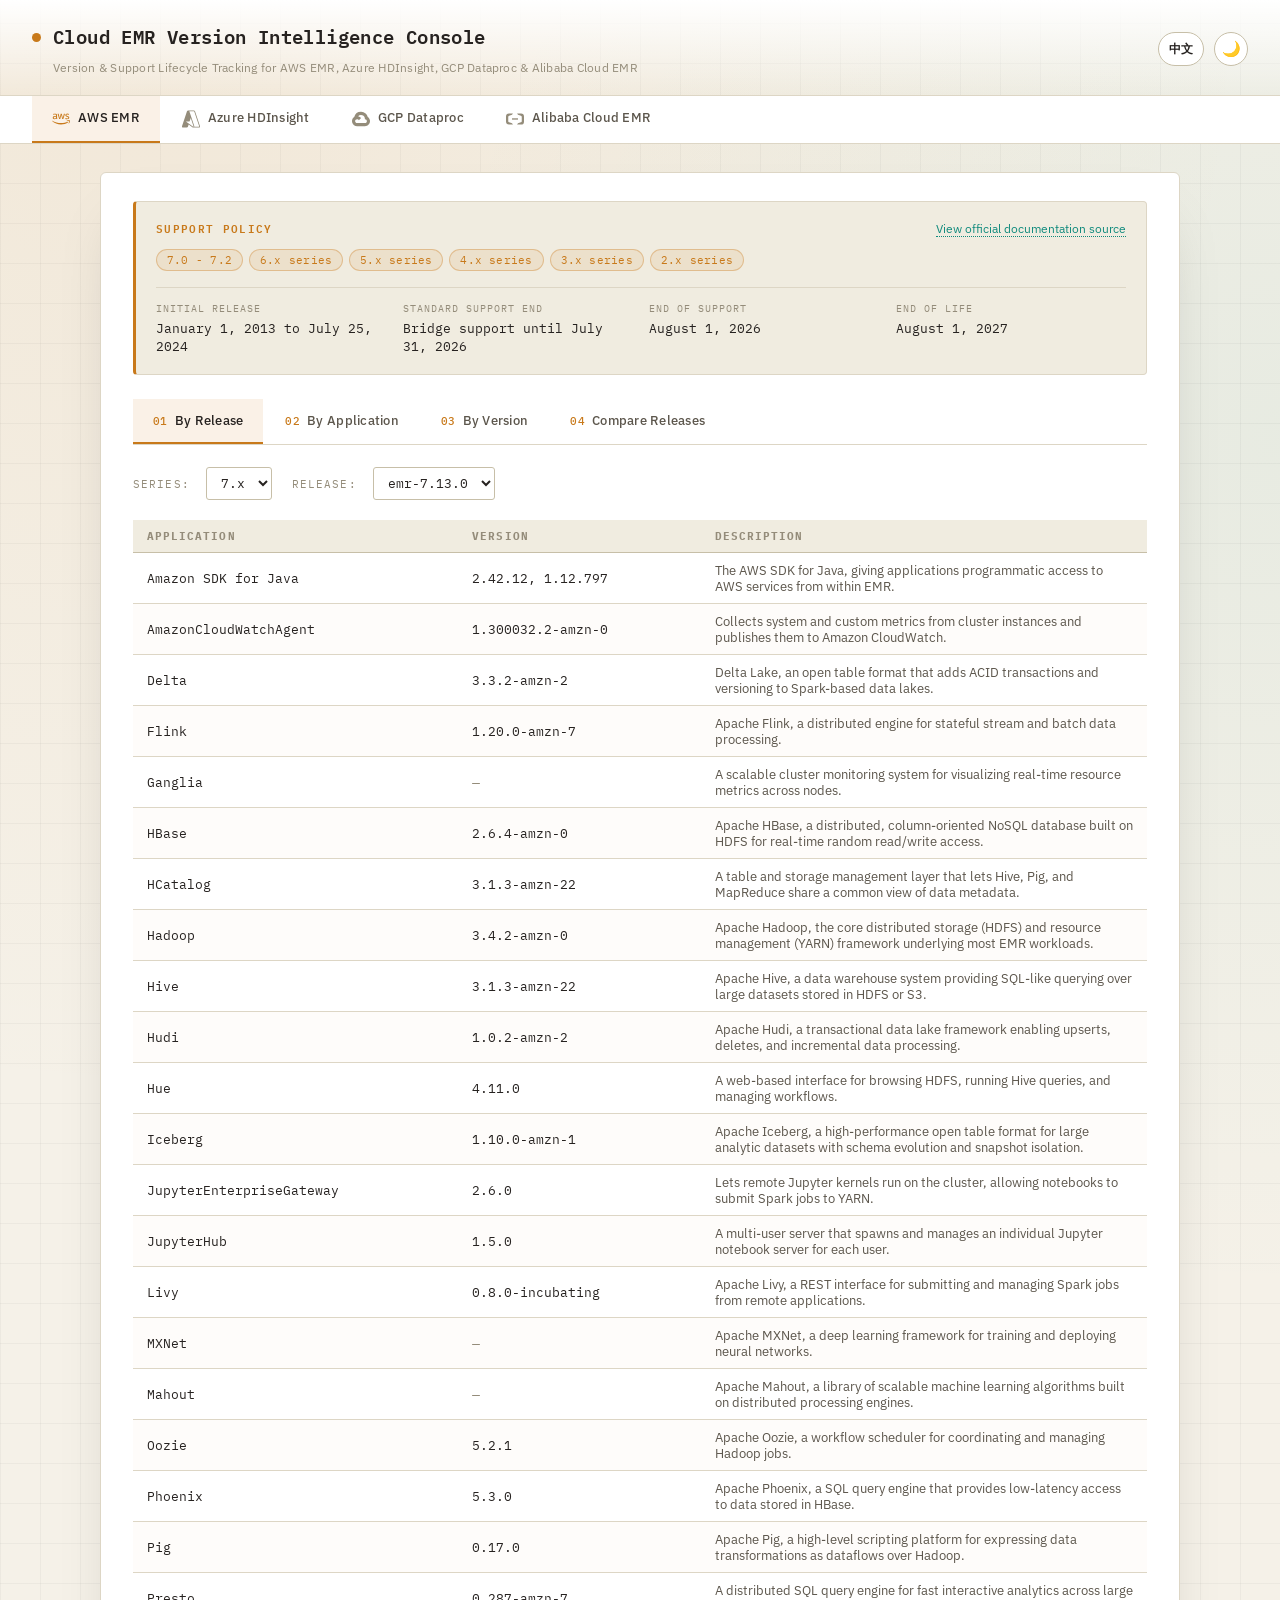
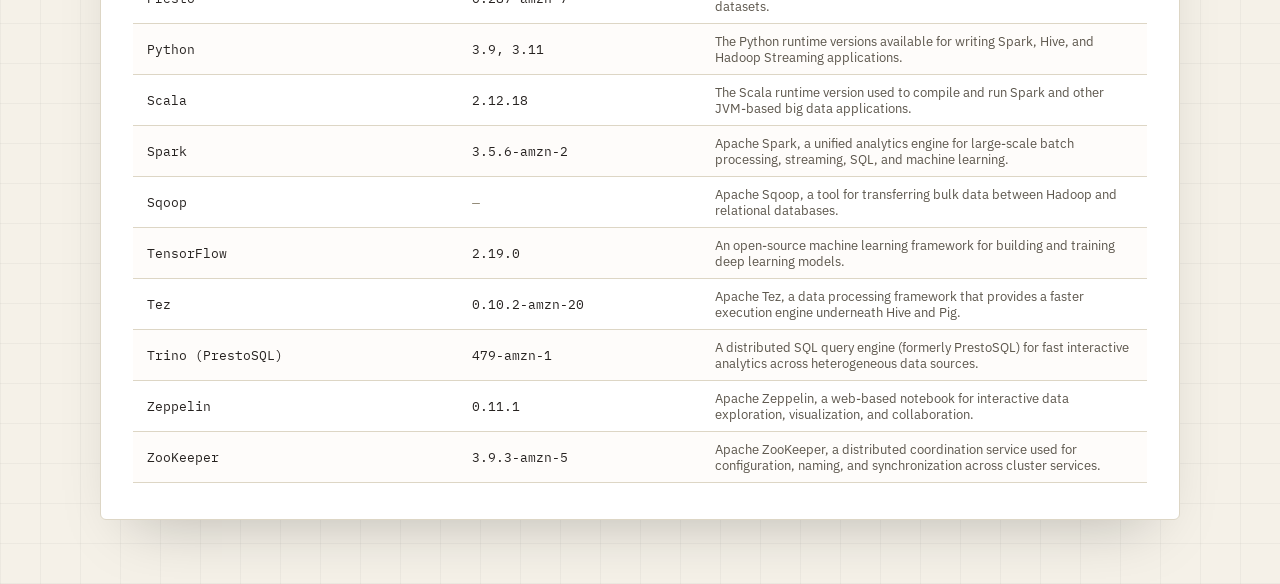
==== commit 015463c4: "update" ====
--- a/index-old.html
+++ b/index-old.html
@@ -115,14 +115,47 @@
   flex-shrink: 0;
 }
 
-.header-titles::after {
-  content: 'RELEASE INTELLIGENCE CONSOLE  //  AWS \00b7  AZURE \00b7  GCP \00b7  ALIBABA CLOUD';
+.header-subtitle {
   display: block;
   margin: 8px 0 0 21px;
-  font-family: var(--font-display);
-  font-size: 11px;
-  letter-spacing: 0.16em;
+  font-family: var(--font-body);
+  font-size: 12px;
+  font-weight: 400;
+  letter-spacing: 0.02em;
   color: var(--text-muted);
+}
+
+.header-actions {
+  display: flex;
+  align-items: center;
+  gap: 10px;
+  flex-shrink: 0;
+}
+
+.lang-toggle {
+  flex-shrink: 0;
+  min-width: 40px;
+  height: 34px;
+  padding: 0 10px;
+  border-radius: 17px;
+  border: 1px solid var(--border-strong);
+  background: var(--bg-elevated);
+  color: var(--text-primary);
+  cursor: pointer;
+  display: inline-flex;
+  align-items: center;
+  justify-content: center;
+  font-family: var(--font-body);
+  font-size: 12px;
+  font-weight: 600;
+  letter-spacing: 0.02em;
+  line-height: 1;
+  transition: border-color 0.15s ease, background-color 0.15s ease, color 0.15s ease;
+}
+
+.lang-toggle:hover {
+  border-color: var(--accent);
+  color: var(--accent);
 }
 
 .theme-toggle {
@@ -609,9 +642,13 @@
 <body>
   <header class="app-header">
     <div class="header-titles">
-      <h1>Cloud EMR Version Intelligence Console</h1>
+      <h1 id="header-title">Cloud EMR Version Intelligence Console</h1>
+      <p id="header-subtitle" class="header-subtitle"></p>
     </div>
-    <button id="theme-toggle" class="theme-toggle" type="button" aria-label="Toggle day and night theme"></button>
+    <div class="header-actions">
+      <button id="lang-toggle" class="lang-toggle" type="button" aria-label="Switch interface language"></button>
+      <button id="theme-toggle" class="theme-toggle" type="button" aria-label="Toggle day and night theme"></button>
+    </div>
   </header>
   <nav id="provider-tab-bar" class="provider-tab-bar"></nav>
   <main id="provider-panel" class="provider-panel"></main>
@@ -623,7 +660,10 @@
 window.CLOUD_DATA.aws = {
   "standardSupportPolicy": {
     "source": "https://docs.amazonaws.cn/en_us/emr/latest/ReleaseGuide/emr-standard-support.html",
-    "note": "该表格为2024年7月25日支持政策发布时的历史快照，仅包含一条汇总记录，未按单个release逐条列出日期；2024年7月25日之后的最新状态请参考各release自身的release notes。",
+    "note": {
+      "en": "该表格为2024年7月25日支持政策发布时的历史快照，仅包含一条汇总记录，未按单个release逐条列出日期；2024年7月25日之后的最新状态请参考各release自身的release notes。",
+      "zh": "该表格为2024年7月25日支持政策发布时的历史快照，仅包含一条汇总记录，未按单个release逐条列出日期；2024年7月25日之后的最新状态请参考各release自身的release notes。"
+    },
     "announcedDate": "July 25, 2024",
     "releases": [
       "7.0 - 7.2",
@@ -639,41 +679,146 @@
     "endOfLifeStartDate": "August 1, 2027"
   },
   "applicationDescriptions": {
-    "Amazon SDK for Java": "The AWS SDK for Java, giving applications programmatic access to AWS services from within EMR.",
-    "AmazonCloudWatchAgent": "Collects system and custom metrics from cluster instances and publishes them to Amazon CloudWatch.",
-    "Delta": "Delta Lake, an open table format that adds ACID transactions and versioning to Spark-based data lakes.",
-    "Flink": "Apache Flink, a distributed engine for stateful stream and batch data processing.",
-    "Ganglia": "A scalable cluster monitoring system for visualizing real-time resource metrics across nodes.",
-    "HBase": "Apache HBase, a distributed, column-oriented NoSQL database built on HDFS for real-time random read/write access.",
-    "HCatalog": "A table and storage management layer that lets Hive, Pig, and MapReduce share a common view of data metadata.",
-    "Hadoop": "Apache Hadoop, the core distributed storage (HDFS) and resource management (YARN) framework underlying most EMR workloads.",
-    "Hive": "Apache Hive, a data warehouse system providing SQL-like querying over large datasets stored in HDFS or S3.",
-    "Hudi": "Apache Hudi, a transactional data lake framework enabling upserts, deletes, and incremental data processing.",
-    "Hue": "A web-based interface for browsing HDFS, running Hive queries, and managing workflows.",
-    "Iceberg": "Apache Iceberg, a high-performance open table format for large analytic datasets with schema evolution and snapshot isolation.",
-    "JupyterEnterpriseGateway": "Lets remote Jupyter kernels run on the cluster, allowing notebooks to submit Spark jobs to YARN.",
-    "JupyterHub": "A multi-user server that spawns and manages an individual Jupyter notebook server for each user.",
-    "Livy": "Apache Livy, a REST interface for submitting and managing Spark jobs from remote applications.",
-    "MXNet": "Apache MXNet, a deep learning framework for training and deploying neural networks.",
-    "Mahout": "Apache Mahout, a library of scalable machine learning algorithms built on distributed processing engines.",
-    "Oozie": "Apache Oozie, a workflow scheduler for coordinating and managing Hadoop jobs.",
-    "Oozie-Sandbox": "The sandboxed build of Apache Oozie bundled with early EMR 4.x releases.",
-    "Phoenix": "Apache Phoenix, a SQL query engine that provides low-latency access to data stored in HBase.",
-    "Pig": "Apache Pig, a high-level scripting platform for expressing data transformations as dataflows over Hadoop.",
-    "Presto": "A distributed SQL query engine for fast interactive analytics across large datasets.",
-    "Presto-Sandbox": "The sandboxed build of Presto bundled with early EMR 4.x releases.",
-    "Python": "The Python runtime versions available for writing Spark, Hive, and Hadoop Streaming applications.",
-    "Scala": "The Scala runtime version used to compile and run Spark and other JVM-based big data applications.",
-    "Spark": "Apache Spark, a unified analytics engine for large-scale batch processing, streaming, SQL, and machine learning.",
-    "Sqoop": "Apache Sqoop, a tool for transferring bulk data between Hadoop and relational databases.",
-    "Sqoop-Sandbox": "The sandboxed build of Apache Sqoop bundled with early EMR 4.x releases.",
-    "TensorFlow": "An open-source machine learning framework for building and training deep learning models.",
-    "Tez": "Apache Tez, a data processing framework that provides a faster execution engine underneath Hive and Pig.",
-    "Trino (PrestoSQL)": "A distributed SQL query engine (formerly PrestoSQL) for fast interactive analytics across heterogeneous data sources.",
-    "Zeppelin": "Apache Zeppelin, a web-based notebook for interactive data exploration, visualization, and collaboration.",
-    "Zeppelin-Sandbox": "The sandboxed build of Apache Zeppelin bundled with early EMR 4.x releases.",
-    "ZooKeeper": "Apache ZooKeeper, a distributed coordination service used for configuration, naming, and synchronization across cluster services.",
-    "ZooKeeper-Sandbox": "The sandboxed build of Apache ZooKeeper bundled with early EMR 4.x releases."
+    "Amazon SDK for Java": {
+      "en": "The AWS SDK for Java, giving applications programmatic access to AWS services from within EMR.",
+      "zh": "AWS SDK for Java，使应用能够以编程方式从 EMR 内访问各类 AWS 服务。"
+    },
+    "AmazonCloudWatchAgent": {
+      "en": "Collects system and custom metrics from cluster instances and publishes them to Amazon CloudWatch.",
+      "zh": "从集群实例采集系统与自定义指标，并发布到 Amazon CloudWatch。"
+    },
+    "Delta": {
+      "en": "Delta Lake, an open table format that adds ACID transactions and versioning to Spark-based data lakes.",
+      "zh": "Delta Lake，一个开放表格式，为基于 Spark 的数据湖提供 ACID 事务与版本管理。"
+    },
+    "Flink": {
+      "en": "Apache Flink, a distributed engine for stateful stream and batch data processing.",
+      "zh": "Apache Flink，一套用于有状态流式与批量数据处理的分布式引擎。"
+    },
+    "Ganglia": {
+      "en": "A scalable cluster monitoring system for visualizing real-time resource metrics across nodes.",
+      "zh": "一个可扩展的集群监控系统，用于可视化各节点的实时资源指标。"
+    },
+    "HBase": {
+      "en": "Apache HBase, a distributed, column-oriented NoSQL database built on HDFS for real-time random read/write access.",
+      "zh": "Apache HBase，构建在 HDFS 之上的分布式列式 NoSQL 数据库，支持实时随机读写访问。"
+    },
+    "HCatalog": {
+      "en": "A table and storage management layer that lets Hive, Pig, and MapReduce share a common view of data metadata.",
+      "zh": "一个表与存储管理层，使 Hive、Pig 和 MapReduce 能共享统一的数据元数据视图。"
+    },
+    "Hadoop": {
+      "en": "Apache Hadoop, the core distributed storage (HDFS) and resource management (YARN) framework underlying most EMR workloads.",
+      "zh": "Apache Hadoop，核心的分布式存储（HDFS）与资源管理（YARN）框架，是大多数大数据工作负载的底座。"
+    },
+    "Hive": {
+      "en": "Apache Hive, a data warehouse system providing SQL-like querying over large datasets stored in HDFS or S3.",
+      "zh": "Apache Hive，一套数据仓库系统，可对存储在 HDFS 或对象存储中的大规模数据集进行类 SQL 查询。"
+    },
+    "Hudi": {
+      "en": "Apache Hudi, a transactional data lake framework enabling upserts, deletes, and incremental data processing.",
+      "zh": "Apache Hudi，一个事务型数据湖框架，支持更新插入（upsert）、删除与增量数据处理。"
+    },
+    "Hue": {
+      "en": "A web-based interface for browsing HDFS, running Hive queries, and managing workflows.",
+      "zh": "一个基于 Web 的界面，用于浏览 HDFS、运行 Hive 查询并管理工作流。"
+    },
+    "Iceberg": {
+      "en": "Apache Iceberg, a high-performance open table format for large analytic datasets with schema evolution and snapshot isolation.",
+      "zh": "Apache Iceberg，一个高性能开放表格式，面向大型分析数据集，支持模式演进与快照隔离。"
+    },
+    "JupyterEnterpriseGateway": {
+      "en": "Lets remote Jupyter kernels run on the cluster, allowing notebooks to submit Spark jobs to YARN.",
+      "zh": "让远程 Jupyter 内核运行在集群上，使笔记本能够向 YARN 提交 Spark 作业。"
+    },
+    "JupyterHub": {
+      "en": "A multi-user server that spawns and manages an individual Jupyter notebook server for each user.",
+      "zh": "一个多用户服务器，可为每位用户派生并管理独立的 Jupyter 笔记本服务。"
+    },
+    "Livy": {
+      "en": "Apache Livy, a REST interface for submitting and managing Spark jobs from remote applications.",
+      "zh": "Apache Livy，一个 REST 接口，供远端应用提交与管理 Spark 作业。"
+    },
+    "MXNet": {
+      "en": "Apache MXNet, a deep learning framework for training and deploying neural networks.",
+      "zh": "Apache MXNet，一个用于训练和部署神经网络的深度学习框架。"
+    },
+    "Mahout": {
+      "en": "Apache Mahout, a library of scalable machine learning algorithms built on distributed processing engines.",
+      "zh": "Apache Mahout，一个构建在分布式处理引擎之上的可扩展机器学习算法库。"
+    },
+    "Oozie": {
+      "en": "Apache Oozie, a workflow scheduler for coordinating and managing Hadoop jobs.",
+      "zh": "Apache Oozie，一个用于协调与管理 Hadoop 作业的工作流调度器。"
+    },
+    "Oozie-Sandbox": {
+      "en": "The sandboxed build of Apache Oozie bundled with early EMR 4.x releases.",
+      "zh": "Apache Oozie 的沙箱构建版本，随早期 EMR 4.x 版本一同打包。"
+    },
+    "Phoenix": {
+      "en": "Apache Phoenix, a SQL query engine that provides low-latency access to data stored in HBase.",
+      "zh": "Apache Phoenix，一个 SQL 查询引擎，为存储在 HBase 中的数据提供低延迟访问。"
+    },
+    "Pig": {
+      "en": "Apache Pig, a high-level scripting platform for expressing data transformations as dataflows over Hadoop.",
+      "zh": "Apache Pig，一个高层脚本平台，可将数据转换以数据流方式表达并运行于 Hadoop 之上。"
+    },
+    "Presto": {
+      "en": "A distributed SQL query engine for fast interactive analytics across large datasets.",
+      "zh": "一个分布式 SQL 查询引擎，可对大规模数据集进行快速交互式分析。"
+    },
+    "Presto-Sandbox": {
+      "en": "The sandboxed build of Presto bundled with early EMR 4.x releases.",
+      "zh": "Presto 的沙箱构建版本，随早期 EMR 4.x 版本一同打包。"
+    },
+    "Python": {
+      "en": "The Python runtime versions available for writing Spark, Hive, and Hadoop Streaming applications.",
+      "zh": "Python 运行时及相关包管理工具，可用于编写 Spark、Hive、Hadoop Streaming 等应用与脚本。"
+    },
+    "Scala": {
+      "en": "The Scala runtime version used to compile and run Spark and other JVM-based big data applications.",
+      "zh": "Scala 运行时，用于编译和运行 Spark 及其他基于 JVM 的大数据应用。"
+    },
+    "Spark": {
+      "en": "Apache Spark, a unified analytics engine for large-scale batch processing, streaming, SQL, and machine learning.",
+      "zh": "Apache Spark，一套统一的分析引擎，支持大规模批处理、流处理、SQL 与机器学习。"
+    },
+    "Sqoop": {
+      "en": "Apache Sqoop, a tool for transferring bulk data between Hadoop and relational databases.",
+      "zh": "Apache Sqoop，一个用于在 Hadoop 与关系型数据库之间批量传输数据的工具。"
+    },
+    "Sqoop-Sandbox": {
+      "en": "The sandboxed build of Apache Sqoop bundled with early EMR 4.x releases.",
+      "zh": "Apache Sqoop 的沙箱构建版本，随早期 EMR 4.x 版本一同打包。"
+    },
+    "TensorFlow": {
+      "en": "An open-source machine learning framework for building and training deep learning models.",
+      "zh": "一个开源机器学习框架，用于构建和训练深度学习模型。"
+    },
+    "Tez": {
+      "en": "Apache Tez, a data processing framework that provides a faster execution engine underneath Hive and Pig.",
+      "zh": "Apache Tez，一套数据处理框架，为 Hive 和 Pig 提供更快速的执行引擎。"
+    },
+    "Trino (PrestoSQL)": {
+      "en": "A distributed SQL query engine (formerly PrestoSQL) for fast interactive analytics across heterogeneous data sources.",
+      "zh": "Trino（前身为 PrestoSQL），一个分布式 SQL 查询引擎，可跨异构数据源进行快速交互式分析。"
+    },
+    "Zeppelin": {
+      "en": "Apache Zeppelin, a web-based notebook for interactive data exploration, visualization, and collaboration.",
+      "zh": "Apache Zeppelin，一个基于 Web 的笔记本，用于交互式数据探索、可视化与协作。"
+    },
+    "Zeppelin-Sandbox": {
+      "en": "The sandboxed build of Apache Zeppelin bundled with early EMR 4.x releases.",
+      "zh": "Apache Zeppelin 的沙箱构建版本，随早期 EMR 4.x 版本一同打包。"
+    },
+    "ZooKeeper": {
+      "en": "Apache ZooKeeper, a distributed coordination service used for configuration, naming, and synchronization across cluster services.",
+      "zh": "Apache ZooKeeper，一个分布式协调服务，用于集群各服务间的配置、命名与同步。"
+    },
+    "ZooKeeper-Sandbox": {
+      "en": "The sandboxed build of Apache ZooKeeper bundled with early EMR 4.x releases.",
+      "zh": "Apache ZooKeeper 的沙箱构建版本，随早期 EMR 4.x 版本一同打包。"
+    }
   },
   "4.x": {
     "releases": [
@@ -5765,28 +5910,76 @@
 window.CLOUD_DATA.azure = {
   "standardSupportPolicy": {
     "source": "https://learn.microsoft.com/en-us/azure/hdinsight/hdinsight-component-versioning",
-    "note": "HDInsight offers two support tiers. Standard support covers troubleshooting, RCA, performance tuning, Spark core issues/updates, and security/CVE updates. Basic support only covers continued use/creation of clusters on the same version, scaling, and critical security fixes; OSS components are not serviced.",
+    "note": {
+      "en": "HDInsight offers two support tiers. Standard support covers troubleshooting, RCA, performance tuning, Spark core issues/updates, and security/CVE updates. Basic support only covers continued use/creation of clusters on the same version, scaling, and critical security fixes; OSS components are not serviced.",
+      "zh": "HDInsight 提供两个支持层级。Standard support 涵盖故障排查、RCA、性能调优、Spark core 问题/更新以及安全/CVE 更新；Basic support 仅涵盖在同版本上继续使用/创建集群、扩缩容以及关键安全修复，OSS 组件不在服务范围内。"
+    },
     "supportTypes": {
       "Standard": "Full support: create clusters, troubleshoot runtime issues, root cause analysis, performance tuning, onboarding assistance, Spark core issues/updates, security/CVE updates.",
       "Basic": "Limited support: use/create clusters on the same version, scale up/down; no runtime troubleshooting, RCA, or OSS component servicing beyond critical security fixes."
     }
   },
   "applicationDescriptions": {
-    "Apache Spark": "Apache Spark, a unified analytics engine for large-scale batch processing, streaming, SQL, and machine learning.",
-    "Apache Hive": "Apache Hive, a data warehouse system providing SQL-like querying over large datasets stored in HDFS or Azure Data Lake Storage.",
-    "Apache Kafka": "Apache Kafka, a distributed event streaming platform for building real-time data pipelines and messaging systems.",
-    "Apache Hadoop": "Apache Hadoop, the core distributed storage (HDFS) and resource management (YARN) framework underlying most HDInsight workloads.",
-    "Apache Tez": "Apache Tez, a data processing framework that provides a faster execution engine underneath Hive and Pig.",
-    "Apache Ranger": "Apache Ranger, a centralized framework for managing data security, authorization, and auditing across the cluster.",
-    "Apache HBase": "Apache HBase, a distributed, column-oriented NoSQL database built on HDFS for real-time random read/write access.",
-    "Apache Oozie": "Apache Oozie, a workflow scheduler for coordinating and managing Hadoop jobs.",
-    "Apache ZooKeeper": "Apache ZooKeeper, a distributed coordination service used for configuration, naming, and synchronization across cluster services.",
-    "Apache Livy": "Apache Livy, a REST interface for submitting and managing Spark jobs from remote applications.",
-    "Apache Ambari": "Apache Ambari, a web-based platform for provisioning, managing, and monitoring the cluster's Hadoop services.",
-    "Apache Zeppelin": "Apache Zeppelin, a web-based notebook for interactive data exploration, visualization, and collaboration.",
-    "Apache Phoenix": "Apache Phoenix, a SQL query engine that provides low-latency access to data stored in HBase.",
-    "Apache Pig": "Apache Pig, a high-level scripting platform for expressing data transformations as dataflows over Hadoop.",
-    "Apache Sqoop": "Apache Sqoop, a tool for transferring bulk data between Hadoop and relational databases."
+    "Apache Spark": {
+      "en": "Apache Spark, a unified analytics engine for large-scale batch processing, streaming, SQL, and machine learning.",
+      "zh": "Apache Spark，一套统一的分析引擎，支持大规模批处理、流处理、SQL 与机器学习。"
+    },
+    "Apache Hive": {
+      "en": "Apache Hive, a data warehouse system providing SQL-like querying over large datasets stored in HDFS or Azure Data Lake Storage.",
+      "zh": "Apache Hive，一套数据仓库系统，可对存储在 HDFS 或对象存储中的大规模数据集进行类 SQL 查询。"
+    },
+    "Apache Kafka": {
+      "en": "Apache Kafka, a distributed event streaming platform for building real-time data pipelines and messaging systems.",
+      "zh": "Apache Kafka，一个分布式事件流平台，用于构建实时数据管道与消息系统。"
+    },
+    "Apache Hadoop": {
+      "en": "Apache Hadoop, the core distributed storage (HDFS) and resource management (YARN) framework underlying most HDInsight workloads.",
+      "zh": "Apache Hadoop，核心的分布式存储（HDFS）与资源管理（YARN）框架，是大多数大数据工作负载的底座。"
+    },
+    "Apache Tez": {
+      "en": "Apache Tez, a data processing framework that provides a faster execution engine underneath Hive and Pig.",
+      "zh": "Apache Tez，一套数据处理框架，为 Hive 和 Pig 提供更快速的执行引擎。"
+    },
+    "Apache Ranger": {
+      "en": "Apache Ranger, a centralized framework for managing data security, authorization, and auditing across the cluster.",
+      "zh": "Apache Ranger，一个集中式框架，用于管理集群的数据安全、授权与审计。"
+    },
+    "Apache HBase": {
+      "en": "Apache HBase, a distributed, column-oriented NoSQL database built on HDFS for real-time random read/write access.",
+      "zh": "Apache HBase，构建在 HDFS 之上的分布式列式 NoSQL 数据库，支持实时随机读写访问。"
+    },
+    "Apache Oozie": {
+      "en": "Apache Oozie, a workflow scheduler for coordinating and managing Hadoop jobs.",
+      "zh": "Apache Oozie，一个用于协调与管理 Hadoop 作业的工作流调度器。"
+    },
+    "Apache ZooKeeper": {
+      "en": "Apache ZooKeeper, a distributed coordination service used for configuration, naming, and synchronization across cluster services.",
+      "zh": "Apache ZooKeeper，一个分布式协调服务，用于集群各服务间的配置、命名与同步。"
+    },
+    "Apache Livy": {
+      "en": "Apache Livy, a REST interface for submitting and managing Spark jobs from remote applications.",
+      "zh": "Apache Livy，一个 REST 接口，供远端应用提交与管理 Spark 作业。"
+    },
+    "Apache Ambari": {
+      "en": "Apache Ambari, a web-based platform for provisioning, managing, and monitoring the cluster's Hadoop services.",
+      "zh": "Apache Ambari，一个基于 Web 的平台，用于 provisioning、管理和监控集群的 Hadoop 服务。"
+    },
+    "Apache Zeppelin": {
+      "en": "Apache Zeppelin, a web-based notebook for interactive data exploration, visualization, and collaboration.",
+      "zh": "Apache Zeppelin，一个基于 Web 的笔记本，用于交互式数据探索、可视化与协作。"
+    },
+    "Apache Phoenix": {
+      "en": "Apache Phoenix, a SQL query engine that provides low-latency access to data stored in HBase.",
+      "zh": "Apache Phoenix，一个 SQL 查询引擎，为存储在 HBase 中的数据提供低延迟访问。"
+    },
+    "Apache Pig": {
+      "en": "Apache Pig, a high-level scripting platform for expressing data transformations as dataflows over Hadoop.",
+      "zh": "Apache Pig，一个高层脚本平台，可将数据转换以数据流方式表达并运行于 Hadoop 之上。"
+    },
+    "Apache Sqoop": {
+      "en": "Apache Sqoop, a tool for transferring bulk data between Hadoop and relational databases.",
+      "zh": "Apache Sqoop，一个用于在 Hadoop 与关系型数据库之间批量传输数据的工具。"
+    }
   },
   "releases": [
     "5.1",
@@ -5911,38 +6104,128 @@
 window.CLOUD_DATA.gcp = {
   "standardSupportPolicy": {
     "source": "https://docs.cloud.google.com/managed-spark/docs/concepts/versioning/image-version-lists",
-    "note": "Managed Service for Apache Spark (formerly Dataproc) publishes per-image-version \"Supported until\" and \"Available until\" dates rather than separate Standard/Basic support tiers. After the supported-until date the image version is no longer recommended for new clusters; after the available-until date it can no longer be selected at all."
+    "note": {
+      "en": "Managed Service for Apache Spark (formerly Dataproc) publishes per-image-version \"Supported until\" and \"Available until\" dates rather than separate Standard/Basic support tiers. After the supported-until date the image version is no longer recommended for new clusters; after the available-until date it can no longer be selected at all.",
+      "zh": "Managed Service for Apache Spark（前身为 Dataproc）按镜像版本发布 \"Supported until\" 与 \"Available until\" 日期，而非单独的 Standard/Basic 支持层级。超过 supported-until 日期后，该镜像版本不再推荐用于新建集群；超过 available-until 日期后，则完全无法选择。"
+    }
   },
   "applicationDescriptions": {
-    "Apache Atlas": "Apache Atlas, a data governance and metadata management framework for cataloging and classifying data assets.",
-    "Apache Flink": "Apache Flink, a distributed engine for stateful stream and batch data processing.",
-    "Apache Hadoop": "Apache Hadoop, the core distributed storage (HDFS) and resource management (YARN) framework underlying most Spark cluster workloads.",
-    "Apache Hive": "Apache Hive, a data warehouse system providing SQL-like querying over large datasets stored in HDFS or Cloud Storage.",
-    "Apache Hive WebHCat": "A REST API for Hive's metastore, letting external tools submit Hive/Pig/MapReduce jobs and access table metadata over HTTP.",
-    "Apache Hudi": "Apache Hudi, a transactional data lake framework enabling upserts, deletes, and incremental data processing.",
-    "Apache Iceberg": "Apache Iceberg, a high-performance open table format for large analytic datasets with schema evolution and snapshot isolation.",
-    "Apache Kafka": "Apache Kafka, a distributed event streaming platform for building real-time data pipelines and messaging systems.",
-    "Apache Pig": "Apache Pig, a high-level scripting platform for expressing data transformations as dataflows over Hadoop.",
-    "Apache Spark": "Apache Spark, a unified analytics engine for large-scale batch processing, streaming, SQL, and machine learning.",
-    "Apache Sqoop": "Apache Sqoop, a tool for transferring bulk data between Hadoop and relational databases.",
-    "Apache Tez": "Apache Tez, a data processing framework that provides a faster execution engine underneath Hive and Pig.",
-    "BigQuery Connector": "The Spark BigQuery connector, enabling Spark jobs to read from and write to Google BigQuery tables directly.",
-    "Cloud Storage Connector": "The Hadoop Cloud Storage connector, letting Hadoop and Spark treat Google Cloud Storage buckets as a distributed filesystem.",
-    "Conscrypt": "Conscrypt, a Java security provider using BoringSSL for faster, more up-to-date TLS and cryptography support on the JVM.",
-    "Delta Lake": "Delta Lake, an open table format that adds ACID transactions and versioning to Spark-based data lakes.",
-    "Docker": "Docker, a container runtime used to package and run custom or optional-component workloads on the cluster.",
-    "Hue": "A web-based interface for browsing HDFS, running Hive queries, and managing workflows.",
-    "Java": "The Java runtime (JDK) that Spark, Hadoop, and other JVM-based cluster components run on.",
-    "JupyterLab Notebook": "JupyterLab, a web-based interactive notebook interface for exploratory data analysis and Spark job development.",
-    "Oozie": "Apache Oozie, a workflow scheduler for coordinating and managing Hadoop jobs.",
-    "Python": "The Python runtime and package manager (Conda/Mamba/Pixi, version-dependent) available for PySpark and general scripting.",
-    "R": "The R runtime, available for statistical computing and SparkR/sparklyr workloads.",
-    "Ranger": "Apache Ranger, a centralized framework for managing data security, authorization, and auditing across the cluster.",
-    "Scala": "The Scala runtime used to compile and run Spark and other JVM-based big data applications.",
-    "Solr": "Apache Solr, a search platform providing full-text search and indexing over data stored on the cluster.",
-    "Trino": "Trino, a distributed SQL query engine for fast interactive analytics across heterogeneous data sources.",
-    "Zeppelin Notebook": "Apache Zeppelin, a web-based notebook for interactive data exploration, visualization, and collaboration.",
-    "Zookeeper": "Apache ZooKeeper, a distributed coordination service used for configuration, naming, and synchronization across cluster services."
+    "Apache Atlas": {
+      "en": "Apache Atlas, a data governance and metadata management framework for cataloging and classifying data assets.",
+      "zh": "Apache Atlas，一个数据治理与元数据管理框架，用于编目和分类数据资产。"
+    },
+    "Apache Flink": {
+      "en": "Apache Flink, a distributed engine for stateful stream and batch data processing.",
+      "zh": "Apache Flink，一套用于有状态流式与批量数据处理的分布式引擎。"
+    },
+    "Apache Hadoop": {
+      "en": "Apache Hadoop, the core distributed storage (HDFS) and resource management (YARN) framework underlying most Spark cluster workloads.",
+      "zh": "Apache Hadoop，核心的分布式存储（HDFS）与资源管理（YARN）框架，是大多数大数据工作负载的底座。"
+    },
+    "Apache Hive": {
+      "en": "Apache Hive, a data warehouse system providing SQL-like querying over large datasets stored in HDFS or Cloud Storage.",
+      "zh": "Apache Hive，一套数据仓库系统，可对存储在 HDFS 或对象存储中的大规模数据集进行类 SQL 查询。"
+    },
+    "Apache Hive WebHCat": {
+      "en": "A REST API for Hive's metastore, letting external tools submit Hive/Pig/MapReduce jobs and access table metadata over HTTP.",
+      "zh": "Hive 元存储（metastore）的 REST API，使外部工具可通过 HTTP 提交 Hive/Pig/MapReduce 作业并访问表元数据。"
+    },
+    "Apache Hudi": {
+      "en": "Apache Hudi, a transactional data lake framework enabling upserts, deletes, and incremental data processing.",
+      "zh": "Apache Hudi，一个事务型数据湖框架，支持更新插入（upsert）、删除与增量数据处理。"
+    },
+    "Apache Iceberg": {
+      "en": "Apache Iceberg, a high-performance open table format for large analytic datasets with schema evolution and snapshot isolation.",
+      "zh": "Apache Iceberg，一个高性能开放表格式，面向大型分析数据集，支持模式演进与快照隔离。"
+    },
+    "Apache Kafka": {
+      "en": "Apache Kafka, a distributed event streaming platform for building real-time data pipelines and messaging systems.",
+      "zh": "Apache Kafka，一个分布式事件流平台，用于构建实时数据管道与消息系统。"
+    },
+    "Apache Pig": {
+      "en": "Apache Pig, a high-level scripting platform for expressing data transformations as dataflows over Hadoop.",
+      "zh": "Apache Pig，一个高层脚本平台，可将数据转换以数据流方式表达并运行于 Hadoop 之上。"
+    },
+    "Apache Spark": {
+      "en": "Apache Spark, a unified analytics engine for large-scale batch processing, streaming, SQL, and machine learning.",
+      "zh": "Apache Spark，一套统一的分析引擎，支持大规模批处理、流处理、SQL 与机器学习。"
+    },
+    "Apache Sqoop": {
+      "en": "Apache Sqoop, a tool for transferring bulk data between Hadoop and relational databases.",
+      "zh": "Apache Sqoop，一个用于在 Hadoop 与关系型数据库之间批量传输数据的工具。"
+    },
+    "Apache Tez": {
+      "en": "Apache Tez, a data processing framework that provides a faster execution engine underneath Hive and Pig.",
+      "zh": "Apache Tez，一套数据处理框架，为 Hive 和 Pig 提供更快速的执行引擎。"
+    },
+    "BigQuery Connector": {
+      "en": "The Spark BigQuery connector, enabling Spark jobs to read from and write to Google BigQuery tables directly.",
+      "zh": "Spark BigQuery 连接器，使 Spark 作业能够直接读写 Google BigQuery 表。"
+    },
+    "Cloud Storage Connector": {
+      "en": "The Hadoop Cloud Storage connector, letting Hadoop and Spark treat Google Cloud Storage buckets as a distributed filesystem.",
+      "zh": "Hadoop Cloud Storage 连接器，使 Hadoop 和 Spark 能将 Google Cloud Storage 存储桶当作分布式文件系统使用。"
+    },
+    "Conscrypt": {
+      "en": "Conscrypt, a Java security provider using BoringSSL for faster, more up-to-date TLS and cryptography support on the JVM.",
+      "zh": "Conscrypt，一个基于 BoringSSL 的 Java 安全提供者，为 JVM 提供更快速、更新及时的 TLS 与加密支持。"
+    },
+    "Delta Lake": {
+      "en": "Delta Lake, an open table format that adds ACID transactions and versioning to Spark-based data lakes.",
+      "zh": "Delta Lake，一个开放表格式，为基于 Spark 的数据湖提供 ACID 事务与版本管理。"
+    },
+    "Docker": {
+      "en": "Docker, a container runtime used to package and run custom or optional-component workloads on the cluster.",
+      "zh": "Docker，一个容器运行时，用于在集群上打包并运行自定义或可选组件的工作负载。"
+    },
+    "Hue": {
+      "en": "A web-based interface for browsing HDFS, running Hive queries, and managing workflows.",
+      "zh": "一个基于 Web 的界面，用于浏览 HDFS、运行 Hive 查询并管理工作流。"
+    },
+    "Java": {
+      "en": "The Java runtime (JDK) that Spark, Hadoop, and other JVM-based cluster components run on.",
+      "zh": "Java 运行时（JDK），Spark、Hadoop 及其他基于 JVM 的集群组件均运行于其上。"
+    },
+    "JupyterLab Notebook": {
+      "en": "JupyterLab, a web-based interactive notebook interface for exploratory data analysis and Spark job development.",
+      "zh": "JupyterLab，一个基于 Web 的交互式笔记本界面，用于探索性数据分析与 Spark 作业开发。"
+    },
+    "Oozie": {
+      "en": "Apache Oozie, a workflow scheduler for coordinating and managing Hadoop jobs.",
+      "zh": "Apache Oozie，一个用于协调与管理 Hadoop 作业的工作流调度器。"
+    },
+    "Python": {
+      "en": "The Python runtime and package manager (Conda/Mamba/Pixi, version-dependent) available for PySpark and general scripting.",
+      "zh": "Python 运行时及相关包管理工具，可用于编写 Spark、Hive、Hadoop Streaming 等应用与脚本。"
+    },
+    "R": {
+      "en": "The R runtime, available for statistical computing and SparkR/sparklyr workloads.",
+      "zh": "R 运行时，可用于统计计算以及 SparkR/sparklyr 工作负载。"
+    },
+    "Ranger": {
+      "en": "Apache Ranger, a centralized framework for managing data security, authorization, and auditing across the cluster.",
+      "zh": "Apache Ranger，一个集中式框架，用于管理集群的数据安全、授权与审计。"
+    },
+    "Scala": {
+      "en": "The Scala runtime used to compile and run Spark and other JVM-based big data applications.",
+      "zh": "Scala 运行时，用于编译和运行 Spark 及其他基于 JVM 的大数据应用。"
+    },
+    "Solr": {
+      "en": "Apache Solr, a search platform providing full-text search and indexing over data stored on the cluster.",
+      "zh": "Apache Solr，一个搜索平台，可对集群上存储的数据提供全文检索与索引。"
+    },
+    "Trino": {
+      "en": "Trino, a distributed SQL query engine for fast interactive analytics across heterogeneous data sources.",
+      "zh": "Trino，一个分布式 SQL 查询引擎，可跨异构数据源进行快速交互式分析。"
+    },
+    "Zeppelin Notebook": {
+      "en": "Apache Zeppelin, a web-based notebook for interactive data exploration, visualization, and collaboration.",
+      "zh": "Apache Zeppelin，一个基于 Web 的笔记本，用于交互式数据探索、可视化与协作。"
+    },
+    "Zookeeper": {
+      "en": "Apache ZooKeeper, a distributed coordination service used for configuration, naming, and synchronization across cluster services.",
+      "zh": "Apache ZooKeeper，一个分布式协调服务，用于集群各服务间的配置、命名与同步。"
+    }
   },
   "releases": [
     "3.0",
@@ -6195,54 +6478,186 @@
 window.CLOUD_DATA.aliyun = {
   "standardSupportPolicy": {
     "source": "https://help.aliyun.com/zh/emr/emr-on-ecs/product-overview/lifecycle-policies-for-emr-on-ecs",
-    "note": "Alibaba Cloud EMR on ECS manages each release through a three-stage lifecycle: GA, EOM, and EOS.",
+    "note": {
+      "en": "Alibaba Cloud EMR on ECS manages each release through a three-stage lifecycle: GA, EOM, and EOS.",
+      "zh": "阿里云 EMR on ECS 通过 GA、EOM、EOS 三个阶段管理每个发行版本的生命周期。"
+    },
     "milestones": {
-      "GA": "General Availability — the release is published and available for production use, with technical support and SLA coverage.",
-      "EOM": "End of Market — nominally GA date + 3 years. New clusters can no longer be created on this release; existing clusters keep receiving technical support and SLA coverage.",
-      "EOS": "End of Service & Support — at least EOM date + 1 year. All technical support and SLA guarantees stop; migrate off this release before this date."
+      "GA": {
+        "en": "General Availability — the release is published and available for production use, with technical support and SLA coverage.",
+        "zh": "General Availability（正式发布）— 该版本已发布，可用于生产环境，并提供技术支持与 SLA 保障。"
+      },
+      "EOM": {
+        "en": "End of Market — nominally GA date + 3 years. New clusters can no longer be created on this release; existing clusters keep receiving technical support and SLA coverage.",
+        "zh": "End of Market（停止销售）— 名义上为 GA 日期 + 3 年。此后无法基于该版本新建集群，存量集群仍继续获得技术支持与 SLA 保障。"
+      },
+      "EOS": {
+        "en": "End of Service & Support — at least EOM date + 1 year. All technical support and SLA guarantees stop; migrate off this release before this date.",
+        "zh": "End of Service & Support（停止服务与支持）— 至少为 EOM 日期 + 1 年。所有技术支持与 SLA 保障终止，请在此日期前迁移离开该版本。"
+      }
     }
   },
   "applicationDescriptions": {
-    "Celeborn": "Apache Celeborn, an intermediate shuffle service for Spark and Flink that improves the stability and performance of large-scale shuffles.",
-    "ClickHouse": "ClickHouse, a column-oriented OLAP database for fast real-time analytical queries.",
-    "DLF-Auth": "The authentication/authorization component for Alibaba Cloud's Data Lake Formation, providing unified data catalog access control for Hive, Spark, and other engines.",
-    "DeltaLake": "Delta Lake, an open table format that adds ACID transactions and versioning to Spark-based data lakes.",
-    "Doris": "Apache Doris, an MPP-based real-time analytical database.",
-    "Flink": "Apache Flink, a distributed engine for stateful stream and batch data processing.",
-    "Flink Table Store": "Flink Table Store, a streaming data lake storage format for unified stream-and-batch reads and writes (predecessor of Apache Paimon).",
-    "Flume": "Apache Flume, a distributed system for collecting, aggregating, and moving large volumes of log data.",
-    "HBase": "Apache HBase, a distributed, column-oriented NoSQL database built on HDFS for real-time random read/write access.",
-    "HDFS": "The Hadoop Distributed File System, the core storage layer underlying most EMR cluster workloads.",
-    "Hadoop-Common": "Hadoop Common, the shared libraries (I/O, serialization, RPC) that HDFS, YARN, and other Hadoop modules build on.",
-    "Hive": "Apache Hive, a data warehouse system providing SQL-like querying over large datasets stored in HDFS or OSS.",
-    "Hudi": "Apache Hudi, a transactional data lake framework enabling upserts, deletes, and incremental data processing.",
-    "Iceberg": "Apache Iceberg, a high-performance open table format for large analytic datasets with schema evolution and snapshot isolation.",
-    "Impala": "Apache Impala, an MPP SQL query engine for low-latency interactive analytics directly on HDFS/Hive data.",
-    "JindoCache": "Alibaba Cloud's JindoCache, a local data caching layer that accelerates compute jobs reading from OSS and other object storage.",
-    "JindoData": "Alibaba Cloud's JindoData, a storage-compute decoupling data access layer that optimizes how Hadoop-ecosystem components read and write OSS.",
-    "Kafka": "Apache Kafka, a distributed event streaming platform for building real-time data pipelines and messaging systems.",
-    "Kafka Manager": "A web-based tool for managing and monitoring Kafka clusters.",
-    "Knox": "Apache Knox, a unified REST API gateway and authentication proxy for Hadoop cluster services.",
-    "Kudu": "Apache Kudu, a columnar storage engine supporting fast analytics alongside real-time updates.",
-    "Kyuubi": "Apache Kyuubi, a unified JDBC/ODBC gateway service that lets multiple engines (Spark, Flink, Trino) serve SQL through one endpoint.",
-    "OSS-HDFS": "Alibaba Cloud's HDFS-compatible interface for OSS object storage, letting Hadoop-ecosystem components access OSS as if it were HDFS.",
-    "OpenLDAP": "An open-source LDAP directory service used for unified identity authentication across the cluster.",
-    "Paimon": "Apache Paimon (formerly Flink Table Store), an open table format for unified streaming and batch data lake workloads.",
-    "Phoenix": "Apache Phoenix, a SQL query engine that provides low-latency access to data stored in HBase.",
-    "Presto": "A distributed SQL query engine for fast interactive analytics across large datasets.",
-    "RSS": "Remote Shuffle Service, an external/elastic shuffle service for Spark and other engines that reduces reliance on local disk during large shuffles.",
-    "Ranger": "Apache Ranger, a centralized framework for managing data security, authorization, and auditing across the cluster.",
-    "Ranger-plugin": "The per-component Ranger plugins (Hive, HDFS, HBase, etc.) that enforce Ranger-managed access policies inside each service.",
-    "Spark2": "Apache Spark 2.x, a unified analytics engine for large-scale batch processing, streaming, SQL, and machine learning.",
-    "Spark3": "Apache Spark 3.x, a unified analytics engine for large-scale batch processing, streaming, SQL, and machine learning.",
-    "Sqoop": "Apache Sqoop, a tool for transferring bulk data between Hadoop and relational databases.",
-    "StarRocks": "StarRocks, an MPP-based real-time analytical database.",
-    "StarRocks2": "StarRocks 2.x, an MPP-based real-time analytical database.",
-    "StarRocks3": "StarRocks 3.x, an MPP-based real-time analytical database.",
-    "Tez": "Apache Tez, a data processing framework that provides a faster execution engine underneath Hive and Pig.",
-    "Trino": "Trino, a distributed SQL query engine for fast interactive analytics across heterogeneous data sources.",
-    "YARN": "Yet Another Resource Negotiator, the cluster resource management and job scheduling layer underlying most EMR workloads.",
-    "Zookeeper": "Apache ZooKeeper, a distributed coordination service used for configuration, naming, and synchronization across cluster services."
+    "Celeborn": {
+      "en": "Apache Celeborn, an intermediate shuffle service for Spark and Flink that improves the stability and performance of large-scale shuffles.",
+      "zh": "Apache Celeborn，一个面向 Spark 和 Flink 的中间 Shuffle 服务，可提升大规模 Shuffle 的稳定性与性能。"
+    },
+    "ClickHouse": {
+      "en": "ClickHouse, a column-oriented OLAP database for fast real-time analytical queries.",
+      "zh": "ClickHouse，一个列式 OLAP 数据库，适用于快速的实时分析查询。"
+    },
+    "DLF-Auth": {
+      "en": "The authentication/authorization component for Alibaba Cloud's Data Lake Formation, providing unified data catalog access control for Hive, Spark, and other engines.",
+      "zh": "阿里云数据湖构建（Data Lake Formation）的认证/授权组件，为 Hive、Spark 等引擎提供统一的数据目录访问控制。"
+    },
+    "DeltaLake": {
+      "en": "Delta Lake, an open table format that adds ACID transactions and versioning to Spark-based data lakes.",
+      "zh": "Delta Lake，一个开放表格式，为基于 Spark 的数据湖提供 ACID 事务与版本管理。"
+    },
+    "Doris": {
+      "en": "Apache Doris, an MPP-based real-time analytical database.",
+      "zh": "Apache Doris，一个基于 MPP 的实时分析型数据库。"
+    },
+    "Flink": {
+      "en": "Apache Flink, a distributed engine for stateful stream and batch data processing.",
+      "zh": "Apache Flink，一套用于有状态流式与批量数据处理的分布式引擎。"
+    },
+    "Flink Table Store": {
+      "en": "Flink Table Store, a streaming data lake storage format for unified stream-and-batch reads and writes (predecessor of Apache Paimon).",
+      "zh": "Flink Table Store，一个流式数据湖存储格式，支持流批一体的读写（Apache Paimon 的前身）。"
+    },
+    "Flume": {
+      "en": "Apache Flume, a distributed system for collecting, aggregating, and moving large volumes of log data.",
+      "zh": "Apache Flume，一个用于采集、聚合和移动海量日志数据的分布式系统。"
+    },
+    "HBase": {
+      "en": "Apache HBase, a distributed, column-oriented NoSQL database built on HDFS for real-time random read/write access.",
+      "zh": "Apache HBase，构建在 HDFS 之上的分布式列式 NoSQL 数据库，支持实时随机读写访问。"
+    },
+    "HDFS": {
+      "en": "The Hadoop Distributed File System, the core storage layer underlying most EMR cluster workloads.",
+      "zh": "Hadoop 分布式文件系统（HDFS），是大多数 EMR 集群工作负载的底层核心存储层。"
+    },
+    "Hadoop-Common": {
+      "en": "Hadoop Common, the shared libraries (I/O, serialization, RPC) that HDFS, YARN, and other Hadoop modules build on.",
+      "zh": "Hadoop Common，HDFS、YARN 及其他 Hadoop 模块所依赖的公共库（I/O、序列化、RPC）。"
+    },
+    "Hive": {
+      "en": "Apache Hive, a data warehouse system providing SQL-like querying over large datasets stored in HDFS or OSS.",
+      "zh": "Apache Hive，一套数据仓库系统，可对存储在 HDFS 或对象存储中的大规模数据集进行类 SQL 查询。"
+    },
+    "Hudi": {
+      "en": "Apache Hudi, a transactional data lake framework enabling upserts, deletes, and incremental data processing.",
+      "zh": "Apache Hudi，一个事务型数据湖框架，支持更新插入（upsert）、删除与增量数据处理。"
+    },
+    "Iceberg": {
+      "en": "Apache Iceberg, a high-performance open table format for large analytic datasets with schema evolution and snapshot isolation.",
+      "zh": "Apache Iceberg，一个高性能开放表格式，面向大型分析数据集，支持模式演进与快照隔离。"
+    },
+    "Impala": {
+      "en": "Apache Impala, an MPP SQL query engine for low-latency interactive analytics directly on HDFS/Hive data.",
+      "zh": "Apache Impala，一个 MPP SQL 查询引擎，可直接对 HDFS/Hive 数据进行低延迟交互式分析。"
+    },
+    "JindoCache": {
+      "en": "Alibaba Cloud's JindoCache, a local data caching layer that accelerates compute jobs reading from OSS and other object storage.",
+      "zh": "阿里云 JindoCache，一个本地数据缓存层，可加速计算作业读取 OSS 及其他对象存储。"
+    },
+    "JindoData": {
+      "en": "Alibaba Cloud's JindoData, a storage-compute decoupling data access layer that optimizes how Hadoop-ecosystem components read and write OSS.",
+      "zh": "阿里云 JindoData，一个存算分离的数据访问层，优化 Hadoop 生态组件对 OSS 的读写。"
+    },
+    "Kafka": {
+      "en": "Apache Kafka, a distributed event streaming platform for building real-time data pipelines and messaging systems.",
+      "zh": "Apache Kafka，一个分布式事件流平台，用于构建实时数据管道与消息系统。"
+    },
+    "Kafka Manager": {
+      "en": "A web-based tool for managing and monitoring Kafka clusters.",
+      "zh": "一个用于管理和监控 Kafka 集群的 Web 工具。"
+    },
+    "Knox": {
+      "en": "Apache Knox, a unified REST API gateway and authentication proxy for Hadoop cluster services.",
+      "zh": "Apache Knox，一个面向 Hadoop 集群服务的统一 REST API 网关与认证代理。"
+    },
+    "Kudu": {
+      "en": "Apache Kudu, a columnar storage engine supporting fast analytics alongside real-time updates.",
+      "zh": "Apache Kudu，一个列式存储引擎，在支持实时更新的同时兼顾快速分析。"
+    },
+    "Kyuubi": {
+      "en": "Apache Kyuubi, a unified JDBC/ODBC gateway service that lets multiple engines (Spark, Flink, Trino) serve SQL through one endpoint.",
+      "zh": "Apache Kyuubi，一个统一的 JDBC/ODBC 网关服务，使多种引擎（Spark、Flink、Trino）通过单一入口提供 SQL 服务。"
+    },
+    "OSS-HDFS": {
+      "en": "Alibaba Cloud's HDFS-compatible interface for OSS object storage, letting Hadoop-ecosystem components access OSS as if it were HDFS.",
+      "zh": "阿里云针对 OSS 对象存储提供的 HDFS 兼容接口，使 Hadoop 生态组件能像访问 HDFS 一样访问 OSS。"
+    },
+    "OpenLDAP": {
+      "en": "An open-source LDAP directory service used for unified identity authentication across the cluster.",
+      "zh": "一个开源 LDAP 目录服务，用于集群内的统一身份认证。"
+    },
+    "Paimon": {
+      "en": "Apache Paimon (formerly Flink Table Store), an open table format for unified streaming and batch data lake workloads.",
+      "zh": "Apache Paimon（前身为 Flink Table Store），一个面向流批一体数据湖工作负载的开放表格式。"
+    },
+    "Phoenix": {
+      "en": "Apache Phoenix, a SQL query engine that provides low-latency access to data stored in HBase.",
+      "zh": "Apache Phoenix，一个 SQL 查询引擎，为存储在 HBase 中的数据提供低延迟访问。"
+    },
+    "Presto": {
+      "en": "A distributed SQL query engine for fast interactive analytics across large datasets.",
+      "zh": "一个分布式 SQL 查询引擎，可对大规模数据集进行快速交互式分析。"
+    },
+    "RSS": {
+      "en": "Remote Shuffle Service, an external/elastic shuffle service for Spark and other engines that reduces reliance on local disk during large shuffles.",
+      "zh": "Remote Shuffle Service，一个面向 Spark 等引擎的外部/弹性 Shuffle 服务，可降低大规模 Shuffle 对本地磁盘的依赖。"
+    },
+    "Ranger": {
+      "en": "Apache Ranger, a centralized framework for managing data security, authorization, and auditing across the cluster.",
+      "zh": "Apache Ranger，一个集中式框架，用于管理集群的数据安全、授权与审计。"
+    },
+    "Ranger-plugin": {
+      "en": "The per-component Ranger plugins (Hive, HDFS, HBase, etc.) that enforce Ranger-managed access policies inside each service.",
+      "zh": "面向各组件的 Ranger 插件（Hive、HDFS、HBase 等），在各服务内部强制执行由 Ranger 管理的访问策略。"
+    },
+    "Spark2": {
+      "en": "Apache Spark 2.x, a unified analytics engine for large-scale batch processing, streaming, SQL, and machine learning.",
+      "zh": "Apache Spark 2.x，一套统一的分析引擎，支持大规模批处理、流处理、SQL 与机器学习。"
+    },
+    "Spark3": {
+      "en": "Apache Spark 3.x, a unified analytics engine for large-scale batch processing, streaming, SQL, and machine learning.",
+      "zh": "Apache Spark 3.x，一套统一的分析引擎，支持大规模批处理、流处理、SQL 与机器学习。"
+    },
+    "Sqoop": {
+      "en": "Apache Sqoop, a tool for transferring bulk data between Hadoop and relational databases.",
+      "zh": "Apache Sqoop，一个用于在 Hadoop 与关系型数据库之间批量传输数据的工具。"
+    },
+    "StarRocks": {
+      "en": "StarRocks, an MPP-based real-time analytical database.",
+      "zh": "StarRocks，一个基于 MPP 的实时分析型数据库。"
+    },
+    "StarRocks2": {
+      "en": "StarRocks 2.x, an MPP-based real-time analytical database.",
+      "zh": "StarRocks 2.x，一个基于 MPP 的实时分析型数据库。"
+    },
+    "StarRocks3": {
+      "en": "StarRocks 3.x, an MPP-based real-time analytical database.",
+      "zh": "StarRocks 3.x，一个基于 MPP 的实时分析型数据库。"
+    },
+    "Tez": {
+      "en": "Apache Tez, a data processing framework that provides a faster execution engine underneath Hive and Pig.",
+      "zh": "Apache Tez，一套数据处理框架，为 Hive 和 Pig 提供更快速的执行引擎。"
+    },
+    "Trino": {
+      "en": "Trino, a distributed SQL query engine for fast interactive analytics across heterogeneous data sources.",
+      "zh": "Trino，一个分布式 SQL 查询引擎，可跨异构数据源进行快速交互式分析。"
+    },
+    "YARN": {
+      "en": "Yet Another Resource Negotiator, the cluster resource management and job scheduling layer underlying most EMR workloads.",
+      "zh": "Yet Another Resource Negotiator（YARN），集群资源管理与作业调度层，是大多数 EMR 工作负载的底座。"
+    },
+    "Zookeeper": {
+      "en": "Apache ZooKeeper, a distributed coordination service used for configuration, naming, and synchronization across cluster services.",
+      "zh": "Apache ZooKeeper，一个分布式协调服务，用于集群各服务间的配置、命名与同步。"
+    }
   },
   "EMR-5.x": {
     "releases": [
@@ -7598,6 +8013,171 @@
 
   </script>
   <script>
+// 界面文案的轻量 i18n：负责语言存取、字典查询，并在切换语言时通知 app 重渲染。
+// 仅覆盖 UI 静态文案；组件名称、版本号、日期等数据值不做翻译。
+window.I18n = (function () {
+  var STORAGE_KEY = 'cloud-emr-lang';
+  var LANGS = ['en', 'zh'];
+
+  var DICT = {
+    en: {
+      docTitle: 'Cloud EMR Version Intelligence Console',
+      headerTitle: 'Cloud EMR Version Intelligence Console',
+      headerSubtitle: 'Version & Support Lifecycle Tracking for AWS EMR, Azure HDInsight, GCP Dataproc & Alibaba Cloud EMR',
+      themeToggleAria: 'Toggle day and night theme',
+      langToggleAria: 'Switch interface language',
+      comingSoon: 'Not yet supported. Coming soon.',
+      supportPolicy: 'Support Policy',
+      viewOfficialSource: 'View official documentation source',
+      seriesLabel: 'Series: ',
+      releaseLabel: 'Release: ',
+      applicationLabel: 'Application: ',
+      versionLabel: 'Version: ',
+      colApplication: 'Application',
+      colVersion: 'Version',
+      colDescription: 'Description',
+      colRelease: 'Release',
+      modeByRelease: 'By Release',
+      modeByApp: 'By Application',
+      modeByVersion: 'By Version',
+      modeCompare: 'Compare Releases',
+      compareHintCrossSeries: 'Check up to {max} releases from any series to compare (cross-series supported):',
+      compareHint: 'Check releases to compare:',
+      selectAtLeastOne: 'Select at least one release to compare.',
+      noReleasesForVersion: 'No releases found containing this version.',
+      noTrackedVersionsInSeries: 'This application has no tracked versions in this series.',
+      noTrackedVersions: 'This application has no tracked versions.',
+      lifecycleNotPublished: 'Lifecycle dates not yet published for this release.',
+      statInitialRelease: 'Initial release',
+      statStandardSupportEnd: 'Standard support end',
+      statEndOfSupport: 'End of support',
+      statEndOfLife: 'End of life',
+      statVmOs: 'VM OS',
+      statReleaseDate: 'Release date',
+      statSupportType: 'Support type',
+      statSupportExpiration: 'Support expiration',
+      statRetirementDate: 'Retirement date',
+      statHighAvailability: 'High availability',
+      statOsImages: 'OS images',
+      statReleaseStage: 'Release stage',
+      statReleasedOn: 'Released on',
+      statLastUpdated: 'Last updated',
+      statSupportedUntil: 'Supported until',
+      statAvailableUntil: 'Available until',
+      yes: 'Yes',
+      no: 'No',
+    },
+    zh: {
+      docTitle: 'Cloud EMR 版本情报控制台',
+      headerTitle: 'Cloud EMR 版本情报控制台',
+      headerSubtitle: 'AWS EMR、Azure HDInsight、GCP Dataproc 与阿里云 EMR 的版本与支持生命周期跟踪',
+      themeToggleAria: '切换昼夜主题',
+      langToggleAria: '切换界面语言',
+      comingSoon: '暂未支持，敬请期待。',
+      supportPolicy: '支持策略',
+      viewOfficialSource: '查看官方文档来源',
+      seriesLabel: '系列：',
+      releaseLabel: '版本：',
+      applicationLabel: '组件：',
+      versionLabel: '版本号：',
+      colApplication: '组件',
+      colVersion: '版本',
+      colDescription: '描述',
+      colRelease: '发行版本',
+      modeByRelease: '按版本查询',
+      modeByApp: '按组件查询',
+      modeByVersion: '按版本号反查',
+      modeCompare: '版本对比',
+      compareHintCrossSeries: '最多可勾选 {max} 个版本进行对比（支持跨系列）：',
+      compareHint: '勾选要对比的版本：',
+      selectAtLeastOne: '请至少勾选一个版本进行对比。',
+      noReleasesForVersion: '未找到包含该版本号的发行版本。',
+      noTrackedVersionsInSeries: '该组件在此系列中没有已跟踪的版本。',
+      noTrackedVersions: '该组件没有已跟踪的版本。',
+      lifecycleNotPublished: '该版本的生命周期日期尚未公布。',
+      statInitialRelease: '首次发布',
+      statStandardSupportEnd: '标准支持结束',
+      statEndOfSupport: '停止支持',
+      statEndOfLife: '生命周期终止',
+      statVmOs: '虚拟机操作系统',
+      statReleaseDate: '发布日期',
+      statSupportType: '支持类型',
+      statSupportExpiration: '支持到期',
+      statRetirementDate: '退役日期',
+      statHighAvailability: '高可用',
+      statOsImages: '操作系统镜像',
+      statReleaseStage: '发布阶段',
+      statReleasedOn: '发布时间',
+      statLastUpdated: '最近更新',
+      statSupportedUntil: '支持截止',
+      statAvailableUntil: '可用截止',
+      yes: '是',
+      no: '否',
+    },
+  };
+
+  var listeners = [];
+
+  function detect() {
+    try {
+      var saved = localStorage.getItem(STORAGE_KEY);
+      if (LANGS.indexOf(saved) !== -1) return saved;
+    } catch (e) { /* localStorage 不可用时退回浏览器语言探测 */ }
+    var nav = (typeof navigator !== 'undefined' && (navigator.language || navigator.userLanguage)) || 'en';
+    return String(nav).toLowerCase().indexOf('zh') === 0 ? 'zh' : 'en';
+  }
+
+  var current = detect();
+
+  function getLang() {
+    return current;
+  }
+
+  function t(key, vars) {
+    var table = DICT[current] || DICT.en;
+    var str = table[key];
+    if (str === undefined) str = DICT.en[key];
+    if (str === undefined) return key;
+    if (vars) {
+      Object.keys(vars).forEach(function (k) {
+        str = str.split('{' + k + '}').join(vars[k]);
+      });
+    }
+    return str;
+  }
+
+  function setLang(lang) {
+    if (LANGS.indexOf(lang) === -1 || lang === current) return;
+    current = lang;
+    try {
+      localStorage.setItem(STORAGE_KEY, lang);
+    } catch (e) { /* 忽略持久化失败 */ }
+    document.documentElement.setAttribute('lang', lang === 'zh' ? 'zh-CN' : 'en');
+    listeners.forEach(function (fn) { fn(lang); });
+  }
+
+  function toggle() {
+    setLang(current === 'en' ? 'zh' : 'en');
+  }
+
+  function onChange(fn) {
+    listeners.push(fn);
+  }
+
+  // 初始化 <html lang>，与主题脚本同理尽早执行避免闪烁。
+  document.documentElement.setAttribute('lang', current === 'zh' ? 'zh-CN' : 'en');
+
+  return {
+    t: t,
+    getLang: getLang,
+    setLang: setLang,
+    toggle: toggle,
+    onChange: onChange,
+  };
+})();
+
+  </script>
+  <script>
 (function (root) {
   function getSeriesKeys(data) {
     return Object.keys(data)
@@ -7681,6 +8261,17 @@
   const renderTable = window.DomUtils.renderTable;
   const renderStatTiles = window.DomUtils.renderStatTiles;
   const q = window.AwsEmrQueries;
+  const t = window.I18n.t;
+
+  // 描述性文本已双语化（{en, zh}）：按当前语言取值，缺中文回退英文，兼容旧的纯字符串。
+  function pickLang(v) {
+    if (v === null || v === undefined) return '';
+    if (typeof v === 'string') return v;
+    return v[window.I18n.getLang()] || v.en || '';
+  }
+  function desc(descMap, app) {
+    return pickLang(descMap[app]);
+  }
 
   function renderSupportBanner(data) {
     const policy = data.standardSupportPolicy;
@@ -7691,16 +8282,16 @@
     });
 
     const stats = renderStatTiles([
-      { label: 'Initial release', value: policy.initialReleaseDate },
-      { label: 'Standard support end', value: policy.standardSupportEndDate },
-      { label: 'End of support', value: policy.endOfSupportStartDate },
-      { label: 'End of life', value: policy.endOfLifeStartDate },
+      { label: t('statInitialRelease'), value: policy.initialReleaseDate },
+      { label: t('statStandardSupportEnd'), value: policy.standardSupportEndDate },
+      { label: t('statEndOfSupport'), value: policy.endOfSupportStartDate },
+      { label: t('statEndOfLife'), value: policy.endOfLifeStartDate },
     ]);
 
     return el('div', { class: 'support-banner' }, [
       el('div', { class: 'support-banner-head' }, [
-        el('span', { class: 'support-banner-title' }, ['Support Policy']),
-        el('a', { class: 'support-banner-link', href: policy.source, target: '_blank' }, ['View official documentation source']),
+        el('span', { class: 'support-banner-title' }, [t('supportPolicy')]),
+        el('a', { class: 'support-banner-link', href: policy.source, target: '_blank' }, [t('viewOfficialSource')]),
       ]),
       el('div', { class: 'policy-badges' }, releaseBadges),
       stats,
@@ -7727,9 +8318,9 @@
       const seriesData = data[state.series];
       const descriptions = data.applicationDescriptions || {};
       const rows = q.getReleaseRow(seriesData, release).map(function (row) {
-        return [row[0], row[1], descriptions[row[0]] || ''];
+        return [row[0], row[1], desc(descriptions, row[0])];
       });
-      resultWrap.appendChild(renderTable(['Application', 'Version', 'Description'], rows, 'release-table'));
+      resultWrap.appendChild(renderTable([t('colApplication'), t('colVersion'), t('colDescription')], rows, 'release-table'));
     }
 
     function renderReleaseOptions() {
@@ -7739,7 +8330,7 @@
         class: 'release-select',
         onchange: function (e) { renderResult(e.target.value); },
       }, seriesData.releases.map(function (r) { return el('option', { value: r }, [r]); }));
-      releaseSelectWrap.appendChild(el('label', null, ['Release: ', releaseSelect]));
+      releaseSelectWrap.appendChild(el('label', null, [t('releaseLabel'), releaseSelect]));
       renderResult(seriesData.releases[0]);
     }
 
@@ -7750,7 +8341,7 @@
 
     container.appendChild(el('div', { class: 'query-panel' }, [
       el('div', { class: 'filters' }, [
-        el('div', { class: 'field' }, [el('label', null, ['Series: ', seriesSelect])]),
+        el('div', { class: 'field' }, [el('label', null, [t('seriesLabel'), seriesSelect])]),
         releaseSelectWrap,
       ]),
       resultWrap,
@@ -7772,7 +8363,7 @@
       clear(resultWrap);
       const seriesData = data[state.series];
       const history = q.getAppHistory(seriesData, app);
-      resultWrap.appendChild(renderTable(['Release', 'Version'], history));
+      resultWrap.appendChild(renderTable([t('colRelease'), t('colVersion')], history));
     }
 
     function renderAppOptions() {
@@ -7783,7 +8374,7 @@
         class: 'app-select',
         onchange: function (e) { renderResult(e.target.value); },
       }, appNames.map(function (a) { return el('option', { value: a }, [a]); }));
-      appSelectWrap.appendChild(el('label', null, ['Application: ', appSelect]));
+      appSelectWrap.appendChild(el('label', null, [t('applicationLabel'), appSelect]));
       renderResult(appNames[0]);
     }
 
@@ -7794,7 +8385,7 @@
 
     container.appendChild(el('div', { class: 'query-panel' }, [
       el('div', { class: 'filters' }, [
-        el('div', { class: 'field' }, [el('label', null, ['Series: ', seriesSelect])]),
+        el('div', { class: 'field' }, [el('label', null, [t('seriesLabel'), seriesSelect])]),
         appSelectWrap,
       ]),
       resultWrap,
@@ -7818,10 +8409,10 @@
       const seriesData = data[state.series];
       const releases = q.findReleasesByVersion(seriesData, app, version);
       if (releases.length === 0) {
-        resultWrap.appendChild(el('p', { class: 'empty-msg' }, ['No releases found containing this version.']));
+        resultWrap.appendChild(el('p', { class: 'empty-msg' }, [t('noReleasesForVersion')]));
         return;
       }
-      resultWrap.appendChild(renderTable(['Release'], releases.map(function (r) { return [r]; })));
+      resultWrap.appendChild(renderTable([t('colRelease')], releases.map(function (r) { return [r]; })));
     }
 
     function renderVersionOptions(app) {
@@ -7830,14 +8421,14 @@
       const versions = q.getDistinctVersions(seriesData, app);
       if (versions.length === 0) {
         clear(resultWrap);
-        resultWrap.appendChild(el('p', null, ['This application has no tracked versions in this series.']));
+        resultWrap.appendChild(el('p', null, [t('noTrackedVersionsInSeries')]));
         return;
       }
       const versionSelect = el('select', {
         class: 'version-select',
         onchange: function (e) { renderResult(app, e.target.value); },
       }, versions.map(function (v) { return el('option', { value: v }, [v]); }));
-      versionSelectWrap.appendChild(el('label', null, ['Version: ', versionSelect]));
+      versionSelectWrap.appendChild(el('label', null, [t('versionLabel'), versionSelect]));
       renderResult(app, versions[0]);
     }
 
@@ -7849,7 +8440,7 @@
         class: 'app-select',
         onchange: function (e) { renderVersionOptions(e.target.value); },
       }, appNames.map(function (a) { return el('option', { value: a }, [a]); }));
-      appSelectWrap.appendChild(el('label', null, ['Application: ', appSelect]));
+      appSelectWrap.appendChild(el('label', null, [t('applicationLabel'), appSelect]));
       renderVersionOptions(appNames[0]);
     }
 
@@ -7860,7 +8451,7 @@
 
     container.appendChild(el('div', { class: 'query-panel' }, [
       el('div', { class: 'filters' }, [
-        el('div', { class: 'field' }, [el('label', null, ['Series: ', seriesSelect])]),
+        el('div', { class: 'field' }, [el('label', null, [t('seriesLabel'), seriesSelect])]),
         appSelectWrap,
         versionSelectWrap,
       ]),
@@ -7878,9 +8469,7 @@
     const seriesKeys = q.getSeriesKeys(data);
     const checkboxWrap = el('div', { class: 'compare-checkboxes' });
     const resultWrap = el('div', { class: 'result' });
-    const hint = el('p', { class: 'hint' }, [
-      'Check up to ' + MAX_COMPARE + ' releases from any series to compare (cross-series supported):',
-    ]);
+    const hint = el('p', { class: 'hint' }, [t('compareHintCrossSeries', { max: MAX_COMPARE })]);
     const selections = [];
     const checkboxes = [];
 
@@ -7894,7 +8483,7 @@
     function renderResult() {
       clear(resultWrap);
       if (selections.length === 0) {
-        resultWrap.appendChild(el('p', { class: 'empty-msg' }, ['Select at least one release to compare.']));
+        resultWrap.appendChild(el('p', { class: 'empty-msg' }, [t('selectAtLeastOne')]));
         return;
       }
       const compared = q.compareReleases(data, selections);
@@ -7932,10 +8521,10 @@
   }
 
   const MODES = [
-    { id: 'by-release', label: 'By Release', render: renderByRelease },
-    { id: 'by-app', label: 'By Application', render: renderByApp },
-    { id: 'by-version', label: 'By Version', render: renderByVersion },
-    { id: 'compare', label: 'Compare Releases', render: renderCompare },
+    { id: 'by-release', labelKey: 'modeByRelease', render: renderByRelease },
+    { id: 'by-app', labelKey: 'modeByApp', render: renderByApp },
+    { id: 'by-version', labelKey: 'modeByVersion', render: renderByVersion },
+    { id: 'compare', labelKey: 'modeCompare', render: renderCompare },
   ];
 
   function mount(container, data) {
@@ -7957,7 +8546,7 @@
       const btn = el('button', {
         class: 'sub-tab-btn',
         onclick: function () { selectMode(mode.id); },
-      }, [mode.label]);
+      }, [t(mode.labelKey)]);
       btn.dataset.modeId = mode.id;
       tabBar.appendChild(btn);
     });
@@ -8052,16 +8641,27 @@
   const renderTable = window.DomUtils.renderTable;
   const renderStatTiles = window.DomUtils.renderStatTiles;
   const q = window.AzureHdinsightQueries;
+  const t = window.I18n.t;
+
+  // 描述性文本已双语化（{en, zh}）：按当前语言取值，缺中文回退英文，兼容旧的纯字符串。
+  function pickLang(v) {
+    if (v === null || v === undefined) return '';
+    if (typeof v === 'string') return v;
+    return v[window.I18n.getLang()] || v.en || '';
+  }
+  function desc(descMap, app) {
+    return pickLang(descMap[app]);
+  }
 
   function renderSupportBanner(data) {
     const policy = data.standardSupportPolicy;
     if (!policy) return el('div');
     return el('div', { class: 'support-banner' }, [
       el('div', { class: 'support-banner-head' }, [
-        el('span', { class: 'support-banner-title' }, ['Support Policy']),
-        el('a', { class: 'support-banner-link', href: policy.source, target: '_blank' }, ['View official documentation source']),
+        el('span', { class: 'support-banner-title' }, [t('supportPolicy')]),
+        el('a', { class: 'support-banner-link', href: policy.source, target: '_blank' }, [t('viewOfficialSource')]),
       ]),
-      el('p', { class: 'hint' }, [policy.note]),
+      el('p', { class: 'hint' }, [pickLang(policy.note)]),
     ]);
   }
 
@@ -8081,18 +8681,18 @@
       clear(resultWrap);
       const info = q.getReleaseInfo(data, release);
       infoWrap.appendChild(renderStatTiles([
-        { label: 'VM OS', value: info.vmOs },
-        { label: 'Release date', value: info.releaseDate },
-        { label: 'Support type', value: info.supportType },
-        { label: 'Support expiration', value: info.supportExpirationDate },
-        { label: 'Retirement date', value: info.retirementDate },
-        { label: 'High availability', value: info.highAvailability ? 'Yes' : 'No' },
+        { label: t('statVmOs'), value: info.vmOs },
+        { label: t('statReleaseDate'), value: info.releaseDate },
+        { label: t('statSupportType'), value: info.supportType },
+        { label: t('statSupportExpiration'), value: info.supportExpirationDate },
+        { label: t('statRetirementDate'), value: info.retirementDate },
+        { label: t('statHighAvailability'), value: info.highAvailability ? t('yes') : t('no') },
       ]));
       const descriptions = data.applicationDescriptions || {};
       const rows = q.getReleaseRow(data, release).map(function (row) {
-        return [row[0], row[1], descriptions[row[0]] || ''];
+        return [row[0], row[1], desc(descriptions, row[0])];
       });
-      resultWrap.appendChild(renderTable(['Application', 'Version', 'Description'], rows, 'release-table'));
+      resultWrap.appendChild(renderTable([t('colApplication'), t('colVersion'), t('colDescription')], rows, 'release-table'));
     }
 
     const releaseSelect = el('select', {
@@ -8102,7 +8702,7 @@
 
     container.appendChild(el('div', { class: 'query-panel' }, [
       el('div', { class: 'filters' }, [
-        el('div', { class: 'field' }, [el('label', null, ['Release: ', releaseSelect])]),
+        el('div', { class: 'field' }, [el('label', null, [t('releaseLabel'), releaseSelect])]),
       ]),
       infoWrap,
       resultWrap,
@@ -8119,7 +8719,7 @@
 
     function renderResult(app) {
       clear(resultWrap);
-      resultWrap.appendChild(renderTable(['Release', 'Version'], q.getAppHistory(data, app)));
+      resultWrap.appendChild(renderTable([t('colRelease'), t('colVersion')], q.getAppHistory(data, app)));
     }
 
     const appSelect = el('select', {
@@ -8129,7 +8729,7 @@
 
     container.appendChild(el('div', { class: 'query-panel' }, [
       el('div', { class: 'filters' }, [
-        el('div', { class: 'field' }, [el('label', null, ['Application: ', appSelect])]),
+        el('div', { class: 'field' }, [el('label', null, [t('applicationLabel'), appSelect])]),
       ]),
       resultWrap,
     ]));
@@ -8148,10 +8748,10 @@
       clear(resultWrap);
       const releases = q.findReleasesByVersion(data, app, version);
       if (releases.length === 0) {
-        resultWrap.appendChild(el('p', { class: 'empty-msg' }, ['No releases found containing this version.']));
+        resultWrap.appendChild(el('p', { class: 'empty-msg' }, [t('noReleasesForVersion')]));
         return;
       }
-      resultWrap.appendChild(renderTable(['Release'], releases.map(function (r) { return [r]; })));
+      resultWrap.appendChild(renderTable([t('colRelease')], releases.map(function (r) { return [r]; })));
     }
 
     function renderVersionOptions(app) {
@@ -8159,14 +8759,14 @@
       const versions = q.getDistinctVersions(data, app);
       if (versions.length === 0) {
         clear(resultWrap);
-        resultWrap.appendChild(el('p', null, ['This application has no tracked versions.']));
+        resultWrap.appendChild(el('p', null, [t('noTrackedVersions')]));
         return;
       }
       const versionSelect = el('select', {
         class: 'version-select',
         onchange: function (e) { renderResult(app, e.target.value); },
       }, versions.map(function (v) { return el('option', { value: v }, [v]); }));
-      versionSelectWrap.appendChild(el('label', null, ['Version: ', versionSelect]));
+      versionSelectWrap.appendChild(el('label', null, [t('versionLabel'), versionSelect]));
       renderResult(app, versions[0]);
     }
 
@@ -8177,7 +8777,7 @@
 
     container.appendChild(el('div', { class: 'query-panel' }, [
       el('div', { class: 'filters' }, [
-        el('div', { class: 'field' }, [el('label', null, ['Application: ', appSelect])]),
+        el('div', { class: 'field' }, [el('label', null, [t('applicationLabel'), appSelect])]),
         versionSelectWrap,
       ]),
       resultWrap,
@@ -8197,7 +8797,7 @@
     function renderResult() {
       clear(resultWrap);
       if (selections.length === 0) {
-        resultWrap.appendChild(el('p', { class: 'empty-msg' }, ['Select at least one release to compare.']));
+        resultWrap.appendChild(el('p', { class: 'empty-msg' }, [t('selectAtLeastOne')]));
         return;
       }
       const compared = q.compareReleases(data, selections);
@@ -8221,7 +8821,7 @@
     });
 
     container.appendChild(el('div', { class: 'query-panel' }, [
-      el('p', { class: 'hint' }, ['Check releases to compare:']),
+      el('p', { class: 'hint' }, [t('compareHint')]),
       checkboxWrap,
       resultWrap,
     ]));
@@ -8230,10 +8830,10 @@
   }
 
   const MODES = [
-    { id: 'by-release', label: 'By Release', render: renderByRelease },
-    { id: 'by-app', label: 'By Application', render: renderByApp },
-    { id: 'by-version', label: 'By Version', render: renderByVersion },
-    { id: 'compare', label: 'Compare Releases', render: renderCompare },
+    { id: 'by-release', labelKey: 'modeByRelease', render: renderByRelease },
+    { id: 'by-app', labelKey: 'modeByApp', render: renderByApp },
+    { id: 'by-version', labelKey: 'modeByVersion', render: renderByVersion },
+    { id: 'compare', labelKey: 'modeCompare', render: renderCompare },
   ];
 
   function mount(container, data) {
@@ -8255,7 +8855,7 @@
       const btn = el('button', {
         class: 'sub-tab-btn',
         onclick: function () { selectMode(mode.id); },
-      }, [mode.label]);
+      }, [t(mode.labelKey)]);
       btn.dataset.modeId = mode.id;
       tabBar.appendChild(btn);
     });
@@ -8350,16 +8950,27 @@
   const renderTable = window.DomUtils.renderTable;
   const renderStatTiles = window.DomUtils.renderStatTiles;
   const q = window.GcpDataprocQueries;
+  const t = window.I18n.t;
+
+  // 描述性文本已双语化（{en, zh}）：按当前语言取值，缺中文回退英文，兼容旧的纯字符串。
+  function pickLang(v) {
+    if (v === null || v === undefined) return '';
+    if (typeof v === 'string') return v;
+    return v[window.I18n.getLang()] || v.en || '';
+  }
+  function desc(descMap, app) {
+    return pickLang(descMap[app]);
+  }
 
   function renderSupportBanner(data) {
     const policy = data.standardSupportPolicy;
     if (!policy) return el('div');
     return el('div', { class: 'support-banner' }, [
       el('div', { class: 'support-banner-head' }, [
-        el('span', { class: 'support-banner-title' }, ['Support Policy']),
-        el('a', { class: 'support-banner-link', href: policy.source, target: '_blank' }, ['View official documentation source']),
+        el('span', { class: 'support-banner-title' }, [t('supportPolicy')]),
+        el('a', { class: 'support-banner-link', href: policy.source, target: '_blank' }, [t('viewOfficialSource')]),
       ]),
-      el('p', { class: 'hint' }, [policy.note]),
+      el('p', { class: 'hint' }, [pickLang(policy.note)]),
     ]);
   }
 
@@ -8375,21 +8986,21 @@
       clear(resultWrap);
       const info = q.getReleaseInfo(data, release);
       infoWrap.appendChild(renderStatTiles([
-        { label: 'OS images', value: info.osImages.join(', ') },
-        { label: 'Release stage', value: info.releaseStage },
-        { label: 'Released on', value: info.releasedOn },
-        { label: 'Last updated', value: info.lastUpdated },
-        { label: 'Supported until', value: info.supportedUntil },
-        { label: 'Available until', value: info.availableUntil },
+        { label: t('statOsImages'), value: info.osImages.join(', ') },
+        { label: t('statReleaseStage'), value: info.releaseStage },
+        { label: t('statReleasedOn'), value: info.releasedOn },
+        { label: t('statLastUpdated'), value: info.lastUpdated },
+        { label: t('statSupportedUntil'), value: info.supportedUntil },
+        { label: t('statAvailableUntil'), value: info.availableUntil },
       ]));
       if (info.additionalNotes) {
         infoWrap.appendChild(el('p', { class: 'hint' }, [info.additionalNotes]));
       }
       const descriptions = data.applicationDescriptions || {};
       const rows = q.getReleaseRow(data, release).map(function (row) {
-        return [row[0], row[1], descriptions[row[0]] || ''];
+        return [row[0], row[1], desc(descriptions, row[0])];
       });
-      resultWrap.appendChild(renderTable(['Application', 'Version', 'Description'], rows, 'release-table'));
+      resultWrap.appendChild(renderTable([t('colApplication'), t('colVersion'), t('colDescription')], rows, 'release-table'));
     }
 
     const releaseSelect = el('select', {
@@ -8399,7 +9010,7 @@
 
     container.appendChild(el('div', { class: 'query-panel' }, [
       el('div', { class: 'filters' }, [
-        el('div', { class: 'field' }, [el('label', null, ['Release: ', releaseSelect])]),
+        el('div', { class: 'field' }, [el('label', null, [t('releaseLabel'), releaseSelect])]),
       ]),
       infoWrap,
       resultWrap,
@@ -8416,7 +9027,7 @@
 
     function renderResult(app) {
       clear(resultWrap);
-      resultWrap.appendChild(renderTable(['Release', 'Version'], q.getAppHistory(data, app)));
+      resultWrap.appendChild(renderTable([t('colRelease'), t('colVersion')], q.getAppHistory(data, app)));
     }
 
     const appSelect = el('select', {
@@ -8426,7 +9037,7 @@
 
     container.appendChild(el('div', { class: 'query-panel' }, [
       el('div', { class: 'filters' }, [
-        el('div', { class: 'field' }, [el('label', null, ['Application: ', appSelect])]),
+        el('div', { class: 'field' }, [el('label', null, [t('applicationLabel'), appSelect])]),
       ]),
       resultWrap,
     ]));
@@ -8445,10 +9056,10 @@
       clear(resultWrap);
       const releases = q.findReleasesByVersion(data, app, version);
       if (releases.length === 0) {
-        resultWrap.appendChild(el('p', { class: 'empty-msg' }, ['No releases found containing this version.']));
+        resultWrap.appendChild(el('p', { class: 'empty-msg' }, [t('noReleasesForVersion')]));
         return;
       }
-      resultWrap.appendChild(renderTable(['Release'], releases.map(function (r) { return [r]; })));
+      resultWrap.appendChild(renderTable([t('colRelease')], releases.map(function (r) { return [r]; })));
     }
 
     function renderVersionOptions(app) {
@@ -8456,14 +9067,14 @@
       const versions = q.getDistinctVersions(data, app);
       if (versions.length === 0) {
         clear(resultWrap);
-        resultWrap.appendChild(el('p', null, ['This application has no tracked versions.']));
+        resultWrap.appendChild(el('p', null, [t('noTrackedVersions')]));
         return;
       }
       const versionSelect = el('select', {
         class: 'version-select',
         onchange: function (e) { renderResult(app, e.target.value); },
       }, versions.map(function (v) { return el('option', { value: v }, [v]); }));
-      versionSelectWrap.appendChild(el('label', null, ['Version: ', versionSelect]));
+      versionSelectWrap.appendChild(el('label', null, [t('versionLabel'), versionSelect]));
       renderResult(app, versions[0]);
     }
 
@@ -8474,7 +9085,7 @@
 
     container.appendChild(el('div', { class: 'query-panel' }, [
       el('div', { class: 'filters' }, [
-        el('div', { class: 'field' }, [el('label', null, ['Application: ', appSelect])]),
+        el('div', { class: 'field' }, [el('label', null, [t('applicationLabel'), appSelect])]),
         versionSelectWrap,
       ]),
       resultWrap,
@@ -8494,7 +9105,7 @@
     function renderResult() {
       clear(resultWrap);
       if (selections.length === 0) {
-        resultWrap.appendChild(el('p', { class: 'empty-msg' }, ['Select at least one release to compare.']));
+        resultWrap.appendChild(el('p', { class: 'empty-msg' }, [t('selectAtLeastOne')]));
         return;
       }
       const compared = q.compareReleases(data, selections);
@@ -8518,7 +9129,7 @@
     });
 
     container.appendChild(el('div', { class: 'query-panel' }, [
-      el('p', { class: 'hint' }, ['Check releases to compare:']),
+      el('p', { class: 'hint' }, [t('compareHint')]),
       checkboxWrap,
       resultWrap,
     ]));
@@ -8527,10 +9138,10 @@
   }
 
   const MODES = [
-    { id: 'by-release', label: 'By Release', render: renderByRelease },
-    { id: 'by-app', label: 'By Application', render: renderByApp },
-    { id: 'by-version', label: 'By Version', render: renderByVersion },
-    { id: 'compare', label: 'Compare Releases', render: renderCompare },
+    { id: 'by-release', labelKey: 'modeByRelease', render: renderByRelease },
+    { id: 'by-app', labelKey: 'modeByApp', render: renderByApp },
+    { id: 'by-version', labelKey: 'modeByVersion', render: renderByVersion },
+    { id: 'compare', labelKey: 'modeCompare', render: renderCompare },
   ];
 
   function mount(container, data) {
@@ -8552,7 +9163,7 @@
       const btn = el('button', {
         class: 'sub-tab-btn',
         onclick: function () { selectMode(mode.id); },
-      }, [mode.label]);
+      }, [t(mode.labelKey)]);
       btn.dataset.modeId = mode.id;
       tabBar.appendChild(btn);
     });
@@ -8656,16 +9267,27 @@
   const renderTable = window.DomUtils.renderTable;
   const renderStatTiles = window.DomUtils.renderStatTiles;
   const q = window.AliyunEmrQueries;
+  const t = window.I18n.t;
+
+  // 描述性文本已双语化（{en, zh}）：按当前语言取值，缺中文回退英文，兼容旧的纯字符串。
+  function pickLang(v) {
+    if (v === null || v === undefined) return '';
+    if (typeof v === 'string') return v;
+    return v[window.I18n.getLang()] || v.en || '';
+  }
+  function desc(descMap, app) {
+    return pickLang(descMap[app]);
+  }
 
   function renderSupportBanner(data) {
     const policy = data.standardSupportPolicy;
     if (!policy) return el('div');
     return el('div', { class: 'support-banner' }, [
       el('div', { class: 'support-banner-head' }, [
-        el('span', { class: 'support-banner-title' }, ['Support Policy']),
-        el('a', { class: 'support-banner-link', href: policy.source, target: '_blank' }, ['View official documentation source']),
+        el('span', { class: 'support-banner-title' }, [t('supportPolicy')]),
+        el('a', { class: 'support-banner-link', href: policy.source, target: '_blank' }, [t('viewOfficialSource')]),
       ]),
-      el('p', { class: 'hint' }, [policy.note]),
+      el('p', { class: 'hint' }, [pickLang(policy.note)]),
     ]);
   }
 
@@ -8697,14 +9319,14 @@
           { label: 'EOS', value: lifecycle.eos },
         ]));
       } else {
-        lifecycleWrap.appendChild(el('p', { class: 'hint' }, ['Lifecycle dates not yet published for this release.']));
+        lifecycleWrap.appendChild(el('p', { class: 'hint' }, [t('lifecycleNotPublished')]));
       }
       const seriesData = data[state.series];
       const descriptions = data.applicationDescriptions || {};
       const rows = q.getReleaseRow(seriesData, release).map(function (row) {
-        return [row[0], row[1], descriptions[row[0]] || ''];
+        return [row[0], row[1], desc(descriptions, row[0])];
       });
-      resultWrap.appendChild(renderTable(['Application', 'Version', 'Description'], rows, 'release-table'));
+      resultWrap.appendChild(renderTable([t('colApplication'), t('colVersion'), t('colDescription')], rows, 'release-table'));
     }
 
     function renderReleaseOptions() {
@@ -8714,7 +9336,7 @@
         class: 'release-select',
         onchange: function (e) { renderResult(e.target.value); },
       }, seriesData.releases.map(function (r) { return el('option', { value: r }, [r]); }));
-      releaseSelectWrap.appendChild(el('label', null, ['Release: ', releaseSelect]));
+      releaseSelectWrap.appendChild(el('label', null, [t('releaseLabel'), releaseSelect]));
       renderResult(seriesData.releases[0]);
     }
 
@@ -8725,7 +9347,7 @@
 
     container.appendChild(el('div', { class: 'query-panel' }, [
       el('div', { class: 'filters' }, [
-        el('div', { class: 'field' }, [el('label', null, ['Series: ', seriesSelect])]),
+        el('div', { class: 'field' }, [el('label', null, [t('seriesLabel'), seriesSelect])]),
         releaseSelectWrap,
       ]),
       lifecycleWrap,
@@ -8748,7 +9370,7 @@
       clear(resultWrap);
       const seriesData = data[state.series];
       const history = q.getAppHistory(seriesData, app);
-      resultWrap.appendChild(renderTable(['Release', 'Version'], history));
+      resultWrap.appendChild(renderTable([t('colRelease'), t('colVersion')], history));
     }
 
     function renderAppOptions() {
@@ -8759,7 +9381,7 @@
         class: 'app-select',
         onchange: function (e) { renderResult(e.target.value); },
       }, appNames.map(function (a) { return el('option', { value: a }, [a]); }));
-      appSelectWrap.appendChild(el('label', null, ['Application: ', appSelect]));
+      appSelectWrap.appendChild(el('label', null, [t('applicationLabel'), appSelect]));
       renderResult(appNames[0]);
     }
 
@@ -8770,7 +9392,7 @@
 
     container.appendChild(el('div', { class: 'query-panel' }, [
       el('div', { class: 'filters' }, [
-        el('div', { class: 'field' }, [el('label', null, ['Series: ', seriesSelect])]),
+        el('div', { class: 'field' }, [el('label', null, [t('seriesLabel'), seriesSelect])]),
         appSelectWrap,
       ]),
       resultWrap,
@@ -8794,10 +9416,10 @@
       const seriesData = data[state.series];
       const releases = q.findReleasesByVersion(seriesData, app, version);
       if (releases.length === 0) {
-        resultWrap.appendChild(el('p', { class: 'empty-msg' }, ['No releases found containing this version.']));
+        resultWrap.appendChild(el('p', { class: 'empty-msg' }, [t('noReleasesForVersion')]));
         return;
       }
-      resultWrap.appendChild(renderTable(['Release'], releases.map(function (r) { return [r]; })));
+      resultWrap.appendChild(renderTable([t('colRelease')], releases.map(function (r) { return [r]; })));
     }
 
     function renderVersionOptions(app) {
@@ -8806,14 +9428,14 @@
       const versions = q.getDistinctVersions(seriesData, app);
       if (versions.length === 0) {
         clear(resultWrap);
-        resultWrap.appendChild(el('p', null, ['This application has no tracked versions in this series.']));
+        resultWrap.appendChild(el('p', null, [t('noTrackedVersionsInSeries')]));
         return;
       }
       const versionSelect = el('select', {
         class: 'version-select',
         onchange: function (e) { renderResult(app, e.target.value); },
       }, versions.map(function (v) { return el('option', { value: v }, [v]); }));
-      versionSelectWrap.appendChild(el('label', null, ['Version: ', versionSelect]));
+      versionSelectWrap.appendChild(el('label', null, [t('versionLabel'), versionSelect]));
       renderResult(app, versions[0]);
     }
 
@@ -8825,7 +9447,7 @@
         class: 'app-select',
         onchange: function (e) { renderVersionOptions(e.target.value); },
       }, appNames.map(function (a) { return el('option', { value: a }, [a]); }));
-      appSelectWrap.appendChild(el('label', null, ['Application: ', appSelect]));
+      appSelectWrap.appendChild(el('label', null, [t('applicationLabel'), appSelect]));
       renderVersionOptions(appNames[0]);
     }
 
@@ -8836,7 +9458,7 @@
 
     container.appendChild(el('div', { class: 'query-panel' }, [
       el('div', { class: 'filters' }, [
-        el('div', { class: 'field' }, [el('label', null, ['Series: ', seriesSelect])]),
+        el('div', { class: 'field' }, [el('label', null, [t('seriesLabel'), seriesSelect])]),
         appSelectWrap,
         versionSelectWrap,
       ]),
@@ -8854,9 +9476,7 @@
     const seriesKeys = q.getSeriesKeys(data);
     const checkboxWrap = el('div', { class: 'compare-checkboxes' });
     const resultWrap = el('div', { class: 'result' });
-    const hint = el('p', { class: 'hint' }, [
-      'Check up to ' + MAX_COMPARE + ' releases from any series to compare (cross-series supported):',
-    ]);
+    const hint = el('p', { class: 'hint' }, [t('compareHintCrossSeries', { max: MAX_COMPARE })]);
     const selections = [];
     const checkboxes = [];
 
@@ -8870,7 +9490,7 @@
     function renderResult() {
       clear(resultWrap);
       if (selections.length === 0) {
-        resultWrap.appendChild(el('p', { class: 'empty-msg' }, ['Select at least one release to compare.']));
+        resultWrap.appendChild(el('p', { class: 'empty-msg' }, [t('selectAtLeastOne')]));
         return;
       }
       const compared = q.compareReleases(data, selections);
@@ -8908,10 +9528,10 @@
   }
 
   const MODES = [
-    { id: 'by-release', label: 'By Release', render: renderByRelease },
-    { id: 'by-app', label: 'By Application', render: renderByApp },
-    { id: 'by-version', label: 'By Version', render: renderByVersion },
-    { id: 'compare', label: 'Compare Releases', render: renderCompare },
+    { id: 'by-release', labelKey: 'modeByRelease', render: renderByRelease },
+    { id: 'by-app', labelKey: 'modeByApp', render: renderByApp },
+    { id: 'by-version', labelKey: 'modeByVersion', render: renderByVersion },
+    { id: 'compare', labelKey: 'modeCompare', render: renderCompare },
   ];
 
   function mount(container, data) {
@@ -8933,7 +9553,7 @@
       const btn = el('button', {
         class: 'sub-tab-btn',
         onclick: function () { selectMode(mode.id); },
-      }, [mode.label]);
+      }, [t(mode.labelKey)]);
       btn.dataset.modeId = mode.id;
       tabBar.appendChild(btn);
     });
@@ -8952,6 +9572,7 @@
 (function () {
   const el = window.DomUtils.el;
   const clear = window.DomUtils.clear;
+  const t = window.I18n.t;
 
   // 各云厂商官方品牌 SVG logo（不含 fill，运行时统一注入 currentColor）
   const PROVIDER_LOGOS = {
@@ -8984,8 +9605,10 @@
     const cloudData = window.CLOUD_DATA || {};
     const tabBar = document.getElementById('provider-tab-bar');
     const panel = document.getElementById('provider-panel');
+    let currentProviderId = null;
 
     function selectProvider(providerId) {
+      currentProviderId = providerId;
       Array.prototype.forEach.call(tabBar.children, function (btn) {
         btn.classList.toggle('active', btn.dataset.providerId === providerId);
       });
@@ -8993,7 +9616,7 @@
       const data = cloudData[provider.dataKey];
       clear(panel);
       if (!data || !provider.view) {
-        panel.appendChild(el('p', { class: 'coming-soon' }, ['Not yet supported. Coming soon.']));
+        panel.appendChild(el('p', { class: 'coming-soon' }, [t('comingSoon')]));
         return;
       }
       provider.view.mount(panel, data);
@@ -9025,6 +9648,42 @@
     if (firstAvailable) {
       selectProvider(firstAvailable.id);
     }
+
+    // ---- 语言切换（与主题切换并排在头部）----
+    setupLanguageToggle();
+
+    // 语言变化时：更新标题/副标题等静态文案，并重渲染当前 provider 面板。
+    window.I18n.onChange(function () {
+      applyStaticText();
+      if (currentProviderId) selectProvider(currentProviderId);
+    });
+    applyStaticText();
+  }
+
+  // 更新 HTML 模板里固有的静态文案（标题、副标题、主题切换 aria-label）。
+  function applyStaticText() {
+    document.title = t('docTitle');
+    const title = document.getElementById('header-title');
+    if (title) title.textContent = t('headerTitle');
+    const subtitle = document.getElementById('header-subtitle');
+    if (subtitle) subtitle.textContent = t('headerSubtitle');
+    const themeToggle = document.getElementById('theme-toggle');
+    if (themeToggle) themeToggle.setAttribute('aria-label', t('themeToggleAria'));
+  }
+
+  function setupLanguageToggle() {
+    const toggle = document.getElementById('lang-toggle');
+    if (!toggle) return;
+    function refreshLabel() {
+      // 按钮文案固定显示“将要切换到”的另一种语言，便于用户一眼识别。
+      toggle.textContent = window.I18n.getLang() === 'en' ? '中文' : 'EN';
+      toggle.setAttribute('aria-label', t('langToggleAria'));
+    }
+    toggle.addEventListener('click', function () {
+      window.I18n.toggle();
+    });
+    window.I18n.onChange(refreshLabel);
+    refreshLabel();
   }
 
   document.addEventListener('DOMContentLoaded', init);
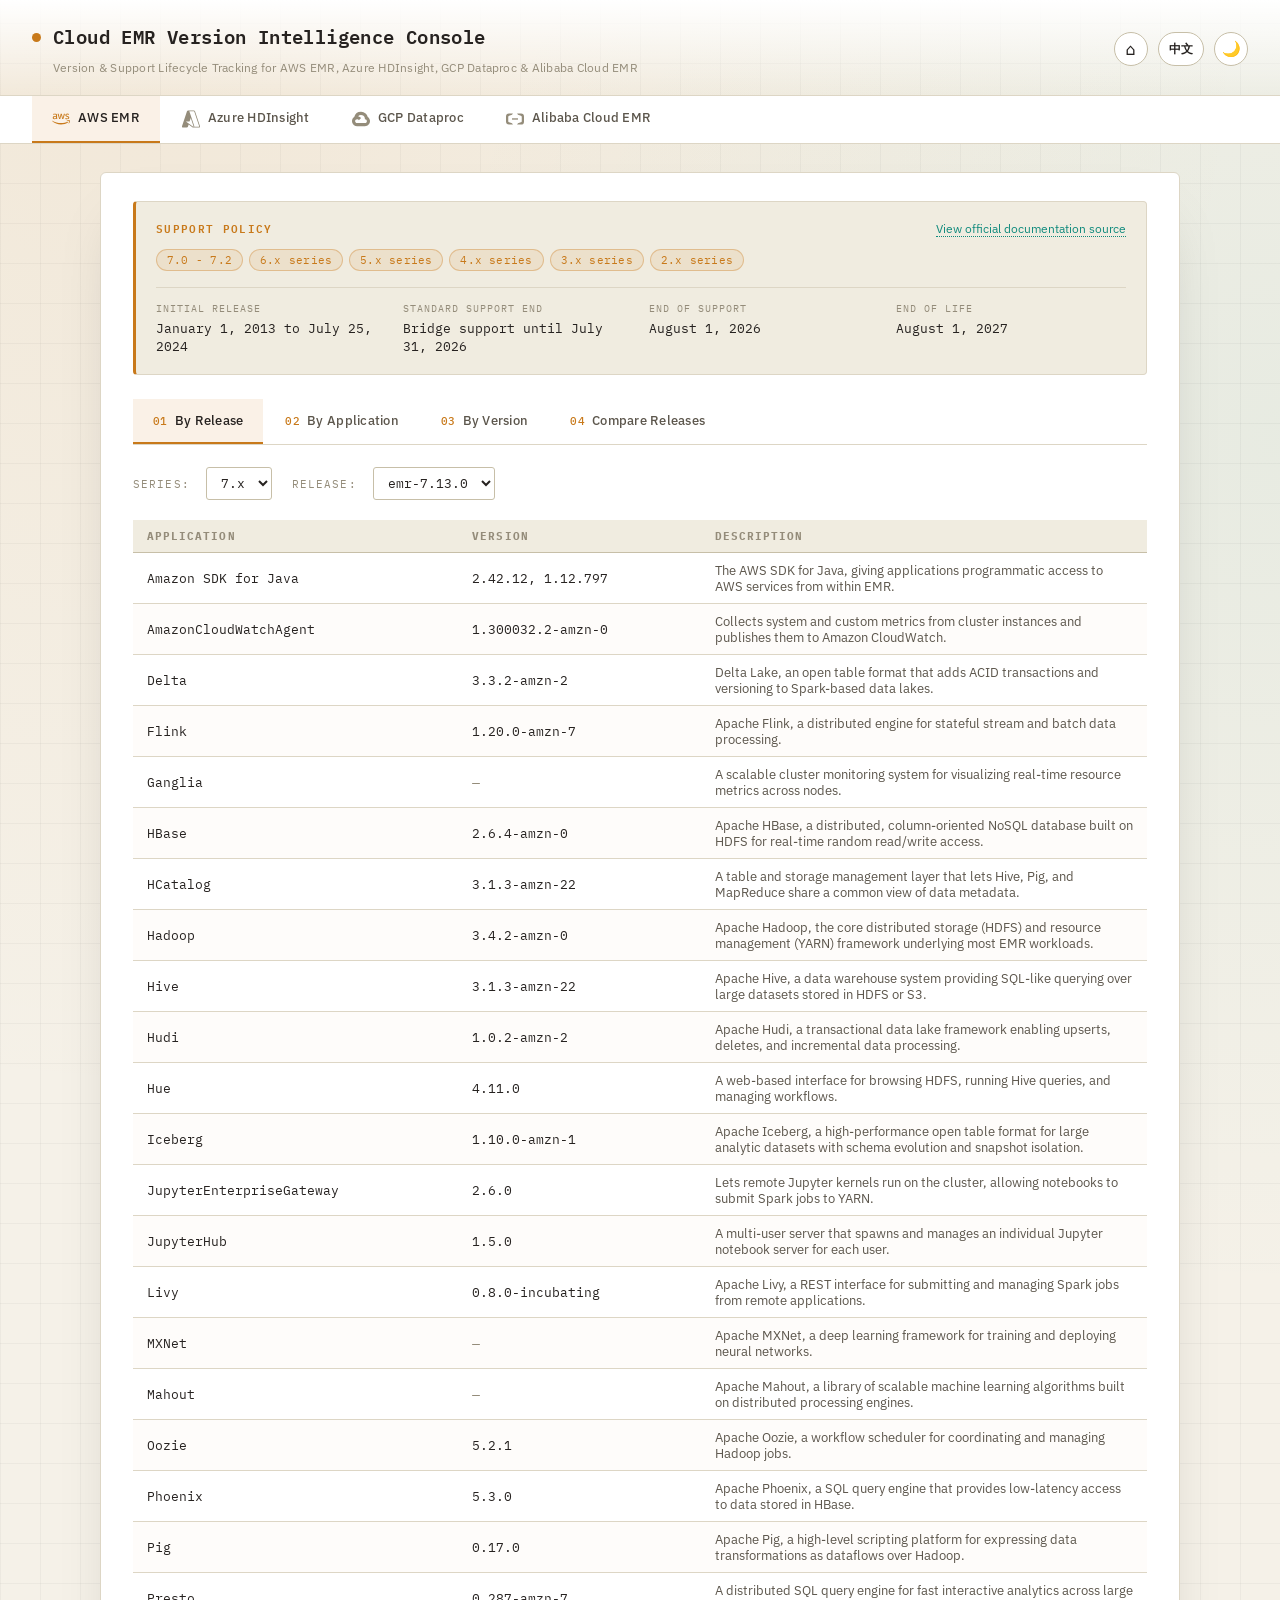
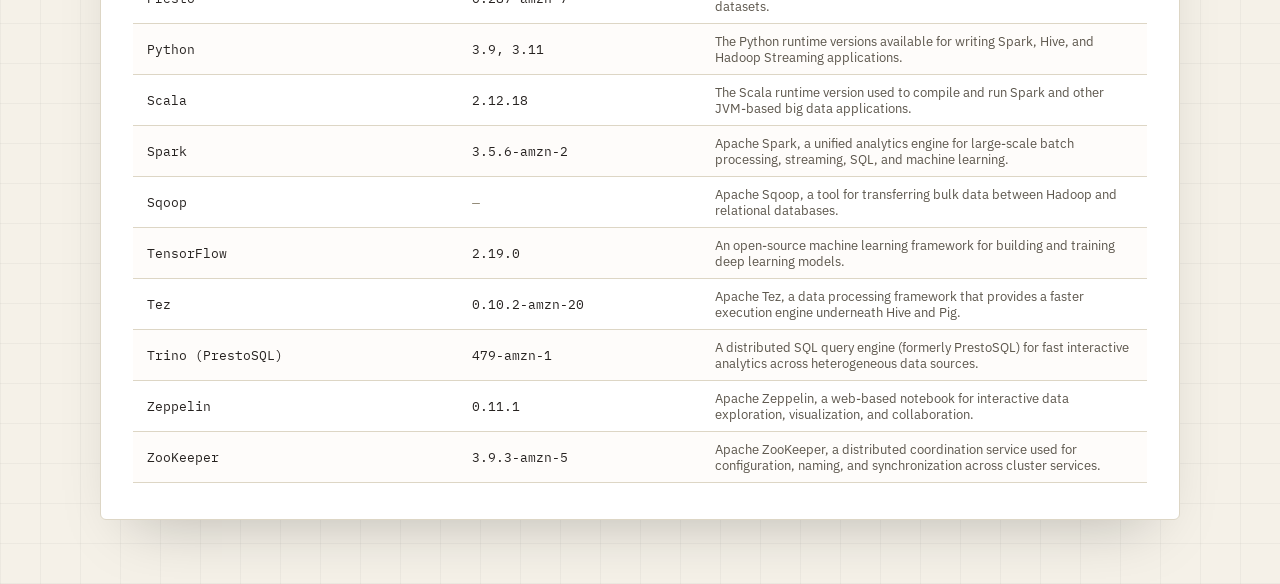
==== commit e5fea793: "update" ====
--- a/index-old.html
+++ b/index-old.html
@@ -175,6 +175,35 @@
   transition: border-color 0.15s ease, transform 0.2s ease, background-color 0.15s ease;
 }
 
+/* 返回首页按钮：与 theme-toggle 同风格的圆形图标按钮 */
+.home-link {
+  flex-shrink: 0;
+  width: 34px;
+  height: 34px;
+  border-radius: 50%;
+  border: 1px solid var(--border-strong);
+  background: var(--bg-elevated);
+  color: var(--text-primary);
+  cursor: pointer;
+  display: inline-flex;
+  align-items: center;
+  justify-content: center;
+  font-size: 16px;
+  line-height: 1;
+  text-decoration: none;
+  transition: border-color 0.15s ease, transform 0.2s ease, background-color 0.15s ease, color 0.15s ease;
+}
+
+.home-link::before {
+  content: '\2302'; /* ⌂ 房子图标 */
+}
+
+.home-link:hover {
+  border-color: var(--accent);
+  color: var(--accent);
+  transform: translateY(-1px);
+}
+
 .theme-toggle:hover {
   border-color: var(--accent);
   transform: rotate(14deg);
@@ -646,6 +675,7 @@
       <p id="header-subtitle" class="header-subtitle"></p>
     </div>
     <div class="header-actions">
+      <a id="home-link" class="home-link" href="https://www.cloudproduct.top/" target="_blank" rel="noopener" aria-label="Back to home"></a>
       <button id="lang-toggle" class="lang-toggle" type="button" aria-label="Switch interface language"></button>
       <button id="theme-toggle" class="theme-toggle" type="button" aria-label="Toggle day and night theme"></button>
     </div>
@@ -8026,6 +8056,7 @@
       headerSubtitle: 'Version & Support Lifecycle Tracking for AWS EMR, Azure HDInsight, GCP Dataproc & Alibaba Cloud EMR',
       themeToggleAria: 'Toggle day and night theme',
       langToggleAria: 'Switch interface language',
+      homeLinkAria: 'Back to home',
       comingSoon: 'Not yet supported. Coming soon.',
       supportPolicy: 'Support Policy',
       viewOfficialSource: 'View official documentation source',
@@ -8073,6 +8104,7 @@
       headerSubtitle: 'AWS EMR、Azure HDInsight、GCP Dataproc 与阿里云 EMR 的版本与支持生命周期跟踪',
       themeToggleAria: '切换昼夜主题',
       langToggleAria: '切换界面语言',
+      homeLinkAria: '返回首页',
       comingSoon: '暂未支持，敬请期待。',
       supportPolicy: '支持策略',
       viewOfficialSource: '查看官方文档来源',
@@ -9669,6 +9701,11 @@
     if (subtitle) subtitle.textContent = t('headerSubtitle');
     const themeToggle = document.getElementById('theme-toggle');
     if (themeToggle) themeToggle.setAttribute('aria-label', t('themeToggleAria'));
+    const homeLink = document.getElementById('home-link');
+    if (homeLink) {
+      homeLink.setAttribute('aria-label', t('homeLinkAria'));
+      homeLink.setAttribute('title', t('homeLinkAria')); // hover tooltip，双语
+    }
   }
 
   function setupLanguageToggle() {
